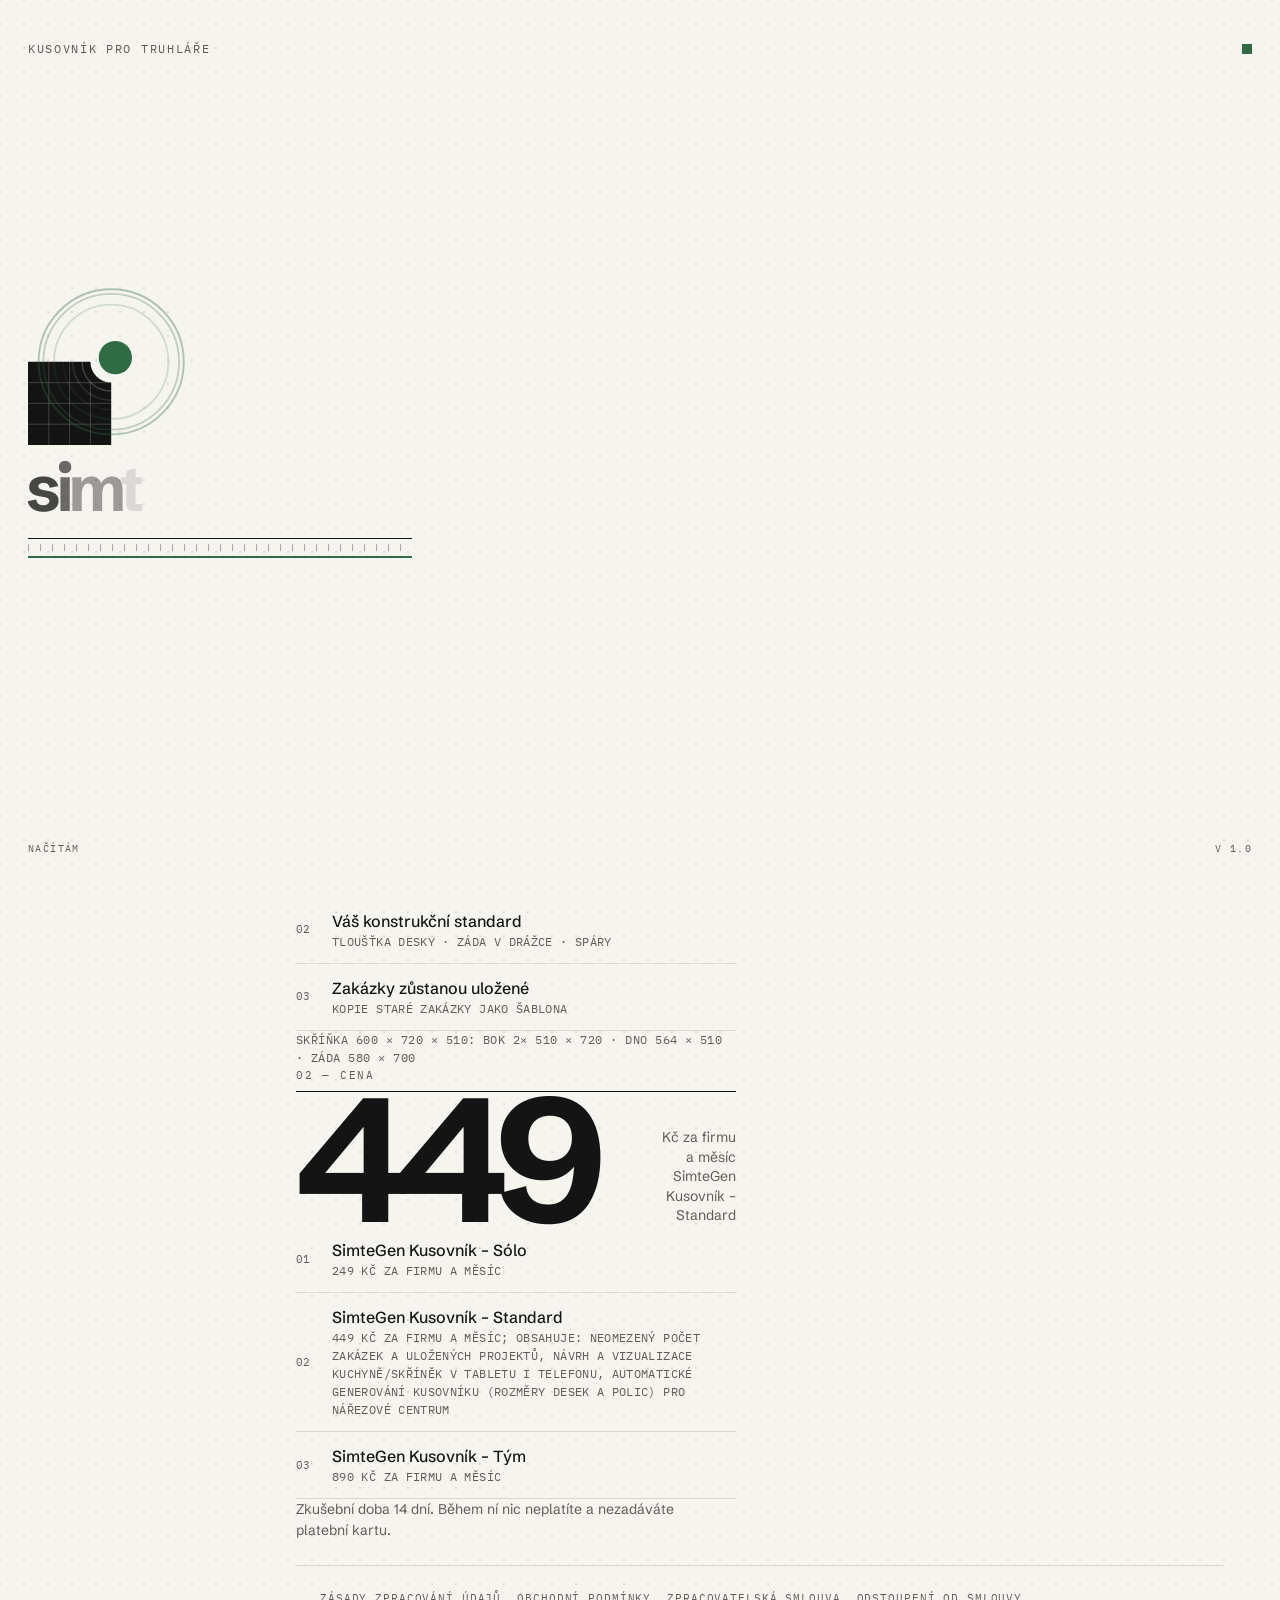
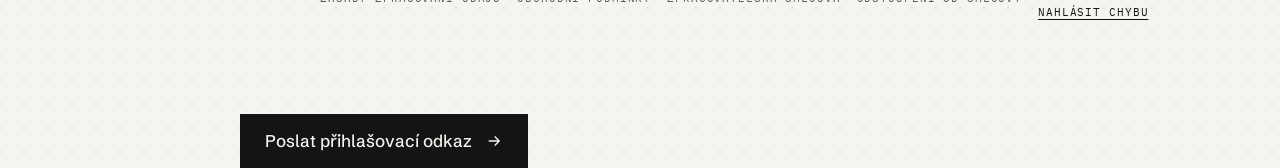
==== web/index.html @ bcfcd5b5 "build 11: prvni verze" ====
<!doctype html>
<html data-aplikace lang="cs">
<head>
  <meta charset="utf-8">
  <!-- interactive-widget=resizes-content: vysunutá klávesnice zmenší
       layoutový viewport, takže spodní panel i akční lišta zůstanou nad ní.
       Prohlížeče, které to neumí, dorovná visualViewport v sledujKlavesnici. -->
  <meta name="viewport" content="width=device-width, initial-scale=1, viewport-fit=cover, interactive-widget=resizes-content">
  <meta name="application-name" content="Kusovník pro truhláře">
  <meta name="simtegen-verze" content="1.0">
  <title>Kusovník pro truhláře</title>
  <link rel="stylesheet" href="styl.css">
  <link rel="stylesheet" href="produkt.css">
  <style>
    /* Jen rozložení obrazovek tohohle produktu. Barvy, písma, rozměry
       a komponenty jsou v návrhovém systému (styl.css) a barva produktu
       v produkt.css — tady se z nich jenom skládá. */

    /* ── Klávesnice pod spodním panelem ─────────────────────────────
       Panel je position: fixed, a ten se drží LAYOUTOVÉHO viewportu —
       ten se vysunutím klávesnice nezmenší, takže formulář zmizí pod ní.
       --klavesnice drží, kolik pixelů zespodu klávesnice ukousla, a
       počítá ji visualViewport (funkce sledujKlavesnici). */
    :root { --klavesnice: 0px; --viditelna-vyska: 100dvh; }
    .panel {
      bottom: var(--klavesnice);
      max-height: calc(var(--viditelna-vyska) - var(--mezera-6));
    }
    /* Hlavní akce panelu zůstane v dosahu palce i u dlouhého formuláře
       a i když je nad ní vysunutá klávesnice. */
    .panel-akce {
      position: sticky; bottom: 0; z-index: 1;
      display: flex; flex-direction: column; gap: var(--mezera-2);
      margin-top: var(--mezera-1);
      padding: var(--mezera-3) 0 var(--mezera-2);
      background: var(--barva-papir);
      border-top: 1px solid var(--barva-linka);
    }

    /* Odkaz vpravo v číslovaném nadpisu sekce je tlačítko (přepíná obrazovku,
       ne adresu) — vzhled i dotykový cíl musí odpovídat odkazu. */
    .sekce-titulek button {
      font: inherit; letter-spacing: inherit; text-transform: inherit;
      background: none; border: 0; padding: 0 0 0 var(--mezera-3);
      min-height: var(--dotyk); color: var(--barva-inkoust); font-weight: 500;
      cursor: pointer; white-space: nowrap;
    }

    /* Výkres stěny a půdorysu. Šířka vždy 100 %, výška podle poměru,
       takže se na 360 px nic nevysouvá vodorovně. */
    .vykres-plocha { width: 100%; height: auto; display: block; }
    .vykres-popis { font-family: var(--pismo-mono); font-size: var(--velikost-5);
      letter-spacing: 0.06em; text-transform: uppercase; color: var(--barva-tuzka); }

    /* Režim „Posouvat ve výkresu“: prst nad výkresem posouvá skříňky
       a okna, ne stránku. Platí jen v tomhle režimu, jinak se výkresem
       dá normálně rolovat. */
    .vykres-plocha.uprava { touch-action: none; user-select: none; -webkit-user-select: none; }
    .vykres-plocha.uprava [data-prvek] { cursor: grab; }
    .vykres-plocha.uprava [data-uchyt] { cursor: ew-resize; }
    .vykres-akce { display: flex; flex-wrap: wrap; gap: var(--mezera-2); margin-top: var(--mezera-3); }
    .vykres-akce .tlacitko { flex: 1 1 10rem; }

    /* Trojice rozměrů Š/V/H vedle sebe — palcem dosažitelná i na 360 px. */
    .trojice { display: grid; grid-template-columns: repeat(3, minmax(0, 1fr)); gap: var(--mezera-3); }
    .dvojice-poli { display: grid; grid-template-columns: repeat(2, minmax(0, 1fr)); gap: var(--mezera-3); }
    .trojice .pole input { font-size: var(--velikost-1); }

    /* Řádek seznamu, který je akce, a ne odkaz na adresu: návrhový systém
       počítá u .radek s <li> a <a>, takže tlačítku je potřeba srovnat
       výchozí vzhled prohlížeče (rám, pozadí, zarovnání). Barvy se dědí. */
    button.radek { width: 100%; background: none; border-left: 0; border-right: 0;
      border-top: 0; font: inherit; color: inherit; text-align: left; cursor: pointer; }
    button.radek:hover { background: var(--barva-list); }
    .seznam > li { display: flex; }

    /* Ikony v navigaci a prázdných stavech: inline SVG, barvu dědí z textu. */
    .ikona-svg { width: 22px; height: 22px; display: block; flex: none; }
    .prazdno .ikona-svg { width: 40px; height: 40px; }
    .radek > .ikona-svg { color: var(--barva-tuzka); }

    /* Kostry načítání mají tvar toho, co přijde. */
    .kostra-radek { height: 56px; margin-bottom: 1px; }
    .kostra-nadpis { height: var(--mezera-6); width: 60%; }
    .kostra-radka { height: var(--mezera-4); }
    .kostra-karta { height: 9rem; }
    .kostra-tabulka { height: 6rem; }

    /* Úvod: ukázka pod přihlášením. Bez ukázky (play.js nenašel /ukazka.json)
       zmizí tlačítko i jeho popisek. */
    .uvod-ukazka { display: flex; flex-direction: column; gap: var(--mezera-2);
      margin-top: var(--mezera-4); padding-top: var(--mezera-4);
      border-top: 1px solid var(--barva-linka); }
    html:not(.sg-ukazka) .uvod-ukazka { display: none; }

    /* Účet: bloky pravého sloupce pod sebou. */
    #ucet-mrizka .s7 > * + * { margin-top: var(--mezera-4); }
    #ucet-mrizka .s7 > :empty { display: none; }
    .varianty { border: 0; margin: 0; padding: 0; display: flex; flex-direction: column;
      gap: var(--mezera-2); }
    .varianty legend { padding: 0; margin-bottom: var(--mezera-2); }
  </style>
  <!-- aplikace: vykresli_aplikaci.py -->
  <link rel="manifest" href="/manifest.webmanifest">
</head>
<body>
  <script src="simtegen.js"></script>
  <div class="appka">
    <nav class="navigace" aria-label="Hlavní menu">
      <a class="znacka" href="/" aria-label="SimteGen">
        <span class="znacka-ctverec"></span><span class="znacka-slovo">simtegen</span></a>
      <button type="button" data-cil="zakazky" aria-current="page"><svg class="ikona-svg"
        viewBox="0 0 24 24" fill="none" stroke="currentColor" stroke-width="1.6"
        stroke-linecap="round" stroke-linejoin="round" aria-hidden="true"><rect x="3" y="4"
        width="18" height="16"/><path d="M3 12h18M12 4v16M10.2 8.6v1.6M10.2 14.4v1.6M13.8 8.6v1.6M13.8 14.4v1.6"/>
        </svg>Zakázky</button>
      <button type="button" data-cil="standard"><svg class="ikona-svg" viewBox="0 0 24 24"
        fill="none" stroke="currentColor" stroke-width="1.6" stroke-linecap="round"
        stroke-linejoin="round" aria-hidden="true"><rect x="2" y="8" width="20" height="8"/>
        <path d="M6.5 8v3.2M10 8v4.6M13.5 8v3.2M17 8v4.6"/></svg>Standard</button>
      <button type="button" data-cil="ucet"><svg class="ikona-svg" viewBox="0 0 24 24"
        fill="none" stroke="currentColor" stroke-width="1.6" stroke-linecap="round"
        stroke-linejoin="round" aria-hidden="true"><circle cx="12" cy="8" r="3.4"/>
        <path d="M4.8 20c0-3.7 3.2-5.8 7.2-5.8s7.2 2.1 7.2 5.8"/></svg>Účet</button>
      <span class="mezera"></span>
      <button type="button" class="nahlasit-chybu"><svg class="ikona-svg" viewBox="0 0 24 24"
        fill="none" stroke="currentColor" stroke-width="1.6" stroke-linecap="round"
        stroke-linejoin="round" aria-hidden="true"><path d="M12 4.5 2.8 19.5h18.4Z"/>
        <path d="M12 10v4M12 16.8v.4"/></svg>Nahlásit chybu</button>
      <span class="verze">V 1.0</span>
    </nav>

    <header class="hlavicka">
      <button type="button" class="tlacitko ikona skryte" id="zpet" aria-label="Zpět">
        <svg class="ikona-svg" viewBox="0 0 24 24" fill="none" stroke="currentColor"
          stroke-width="1.6" stroke-linecap="round" stroke-linejoin="round" aria-hidden="true">
          <path d="M14.5 5 7.5 12l7 7"/></svg></button>
      <h1 id="titulek">Kusovník pro truhláře</h1>
      <button type="button" class="nahlasit-chybu jen-telefon" aria-label="Nahlásit chybu">
        <svg class="ikona-svg" viewBox="0 0 24 24" fill="none" stroke="currentColor"
          stroke-width="1.6" stroke-linecap="round" stroke-linejoin="round" aria-hidden="true">
          <path d="M12 4.5 2.8 19.5h18.4Z"/><path d="M12 10v4M12 16.8v.4"/></svg></button>
    </header>

    <main class="obsah" id="obsah">
      <section class="obrazovka aktivni" id="o-nacitani" aria-live="polite">
        <p class="stitek">Načítám</p>
        <div class="kostra kostra-nadpis"></div>
        <div class="kostra kostra-radka"></div>
        <div class="kostra kostra-karta"></div>
      </section>

      <!-- Úvod a Účet mají kostru přímo v HTML: simtegen.js načte play.js jen
           tehdy, když při načtení stránky najde [data-ukazka],
           [data-predplatne-play] nebo [data-objednavka] — obrazovky se ale
           kreslí až po /api/ja. Skript proto plní jen vnitřní místa a tyhle
           prvky nikdy nepřepíše. -->
      <section class="obrazovka" id="o-uvod">
        <div class="dva-sloupce">
          <div id="uvod-levy"></div>
          <div class="karta vykres">
            <div id="uvod-prihlaseni"></div>
            <div class="uvod-ukazka">
              <button type="button" class="tlacitko" data-ukazka>Vyzkoušet ukázku</button>
              <p class="popisek">Bez registrace: vymyšlená kuchyň s kusovníkem, na 24 hodin.</p>
            </div>
          </div>
        </div>
        <div id="uvod-paticka"></div>
      </section>
      <section class="obrazovka" id="o-zakazky"></section>
      <section class="obrazovka" id="o-zakazka"></section>
      <section class="obrazovka" id="o-stena"></section>
      <section class="obrazovka" id="o-nahled"></section>
      <section class="obrazovka" id="o-kusovnik"></section>
      <section class="obrazovka" id="o-standard"></section>
      <section class="obrazovka" id="o-ucet">
        <div id="ucet-neprihlasen"></div>
        <div class="mrizka" id="ucet-mrizka">
          <div class="s5" id="ucet-stav"></div>
          <div class="s7">
            <div id="ucet-predplatne"></div>
            <div data-predplatne-play></div>
            <div class="karta" data-objednavka id="ucet-objednavka"></div>
            <div id="ucet-dalsi"></div>
          </div>
        </div>
      </section>
    </main>

    <div class="lista-dole skryte" id="lista-dole"></div>
  </div>

  <div id="panel-misto"></div>
  <div id="toast-misto" aria-live="polite"></div>

  <script type="module">
    // Modul, ne klasický skript: pravidla kolizí a svislého rozsahu skříněk
    // si aplikace bere ze stejného souboru jako server (web/kolize.js), aby
    // se varování na obrazovce nerozešla s varováními v uloženém kusovníku.
    import { TYPY_SKRINEK, celeCislo, svislyRozsah, zkontrolujStenu } from "./kolize.js";

    // Tohle je jen ZOBRAZENÍ ceny. Závazný ceník je na serveru (cenik.js) —
    // podle něj se počítá částka objednávky a číslo odtud slouží jen jako
    // kontrola, že zákazník viděl totéž. Doplní se tedy obojí najednou ze
    // SCHVÁLENÉ ceny, ve stejném kroku, ve kterém se do data-manifest.json
    // zapíše `cena_dph`. Dokud je null, aplikace nikde neslibuje číslo,
    // které neprošlo bránou majitele.
    // Schváleno majitelem (build 10). `mesic` je výchozí varianta Standard;
    // varianty a jejich texty se ukazují přesně tak, jak je majitel schválil
    // — nic se z nich nedopočítává (jen celková částka objednávky = měsíce ×
    // cena varianty, stejně jako na serveru v cenik.js).
    window.CENIK = { mesic: 449, mena: "Kč" };
    window.CENIK_VARIANTY = [
      { klic: "solo", nazev: "SimteGen Kusovník – Sólo", mesic: 249,
        popis: "249 Kč za firmu a měsíc" },
      { klic: "standard", nazev: "SimteGen Kusovník – Standard", mesic: 449,
        popis: "449 Kč za firmu a měsíc; obsahuje: neomezený počet zakázek a uložených "
          + "projektů, návrh a vizualizace kuchyně/skříněk v tabletu i telefonu, automatické "
          + "generování kusovníku (rozměry desek a polic) pro nářezové centrum" },
      { klic: "tym", nazev: "SimteGen Kusovník – Tým", mesic: 890,
        popis: "890 Kč za firmu a měsíc" },
    ];
    window.ZKUSEBNI_DOBA = "Zkušební doba 14 dní";
    const CENIK = window.CENIK;
    const VARIANTY = window.CENIK_VARIANTY;

    const KLIC_KONCEPTU = "rozpracovana-zakazka";

    const $ = (id) => document.getElementById(id);
    const esc = (text) => String(text ?? "").replace(/[&<>"']/g, (z) =>
      ({ "&": "&amp;", "<": "&lt;", ">": "&gt;", '"': "&quot;", "'": "&#39;" }[z]));
    const cislo = celeCislo;
    const datum = (unix) => new Date(unix * 1000).toLocaleDateString("cs-CZ");

    // Ikony kreslené jedním tahem na mřížce 24, tah 1,6 — z tématu dílny.
    const IKONY = {
      linka: '<rect x="3" y="4" width="18" height="16"/>'
        + '<path d="M3 12h18M12 4v16M10.2 8.6v1.6M10.2 14.4v1.6M13.8 8.6v1.6M13.8 14.4v1.6"/>',
      metr: '<rect x="2" y="9" width="20" height="7"/><circle cx="7" cy="12.5" r="1.9"/>'
        + '<path d="M12.5 9v2M15.5 9v2.8M18.5 9v2"/>',
      skrinka: '<rect x="4" y="3" width="16" height="18"/><path d="M12 3v18"/>'
        + '<path d="M10.2 11.2v1.6M13.8 11.2v1.6"/>',
      kusovnik: '<rect x="5" y="3" width="14" height="18"/>'
        + '<path d="M8.5 8h7M8.5 12h7M8.5 16h4"/>',
      oko: '<path d="M2.5 12S6 6.2 12 6.2 21.5 12 21.5 12 18 17.8 12 17.8 2.5 12 2.5 12Z"/>'
        + '<circle cx="12" cy="12" r="2.6"/>',
    };

    function ikona(nazev) {
      return `<svg class="ikona-svg" viewBox="0 0 24 24" fill="none" stroke="currentColor"
        stroke-width="1.6" stroke-linecap="round" stroke-linejoin="round"
        aria-hidden="true">${IKONY[nazev] || ""}</svg>`;
    }

    function sekce(cisloSekce, nazev, akce) {
      return `<div class="sekce-titulek"><span>${cisloSekce} — ${esc(nazev)}</span>${
        akce ? `<button type="button" data-sekce="${esc(akce.klic)}">${esc(akce.popisek)} →</button>` : ""
      }</div>`;
    }

    const VYCHOZI_ROZMERY = {
      spodni: { sirka_mm: 600, vyska_mm: 720, hloubka_mm: 510, pocet_polic: 1, pocet_dvirek: 1 },
      horni: { sirka_mm: 600, vyska_mm: 720, hloubka_mm: 320, pocet_polic: 1, pocet_dvirek: 1 },
      vysoka: { sirka_mm: 600, vyska_mm: 2000, hloubka_mm: 560, pocet_polic: 4, pocet_dvirek: 2 },
      rohova: { sirka_mm: 900, vyska_mm: 720, hloubka_mm: 510, pocet_polic: 1, pocet_dvirek: 1 },
    };

    const stav = {
      ja: null,
      zakazky: null,
      zakazkyChyba: false,
      vseZakazky: false,
      dokument: null,
      stenaIndex: 0,
      kusovnik: null,
      standard: null,
      ukazka: [],
      materialy: [],
      hlaseni: [],
      nahledRezim: "pohled",
      upravaVykresu: false,    // stěna: posouvání prstem ve výkresu
      posledniPosun: null,     // { stenaIndex, druh, i, puvodni } pro „Vrátit posun“
      ukladani: "cisto",   // cisto | ceka | chyba
    };

    // ── Komunikace s vlastním API ──────────────────────────────────────
    async function api(cesta, metoda, telo) {
      const odpoved = await fetch(cesta, {
        method: metoda || "GET",
        headers: telo ? { "Content-Type": "application/json" } : undefined,
        body: telo ? JSON.stringify(telo) : undefined,
      });
      const data = await odpoved.json().catch(() => ({}));
      if (odpoved.status === 402) {
        toast("Předplatné vypršelo — podrobnosti najdete u účtu.");
        jdi("ucet");
      }
      return { ok: odpoved.ok, status: odpoved.status, data };
    }

    function toast(text) {
      const misto = $("toast-misto");
      misto.innerHTML = "";
      const bublina = document.createElement("div");
      bublina.className = "toast";
      bublina.textContent = text;
      misto.appendChild(bublina);
      setTimeout(() => { if (bublina.parentNode) bublina.remove(); }, 3200);
    }

    // ── Router ─────────────────────────────────────────────────────────
    // Vlastní historie: aplikace běží bez adresního řádku, takže hardwarové
    // tlačítko zpět na Androidu musí mít co vracet. Každá obrazovka proto
    // přidá záznam do history a reaguje na popstate.
    const OBRAZOVKY = {
      uvod: { titulek: "Kusovník pro truhláře", vykresli: vykresliUvod },
      zakazky: { titulek: "Zakázky", vykresli: vykresliZakazky },
      zakazka: { titulek: "Zakázka", zpet: true, vykresli: vykresliZakazku },
      stena: { titulek: "Stěna", zpet: true, vykresli: vykresliStenu },
      nahled: { titulek: "Náhled", zpet: true, vykresli: vykresliNahled },
      kusovnik: { titulek: "Kusovník", zpet: true, vykresli: vykresliKusovnik },
      standard: { titulek: "Můj standard", vykresli: vykresliStandard },
      ucet: { titulek: "Účet", vykresli: vykresliUcet },
    };
    const KORENOVE = { zakazky: 1, standard: 1, ucet: 1 };

    let aktualni = { nazev: "uvod", parametry: {} };

    function jdi(nazev, parametry, nahradit) {
      const kam = { nazev, parametry: parametry || {} };
      const stavHistorie = { obrazovka: nazev, parametry: kam.parametry };
      if (nahradit) history.replaceState(stavHistorie, "", "#" + nazev);
      else history.pushState(stavHistorie, "", "#" + nazev);
      zobraz(kam);
    }

    function zobraz(kam) {
      aktualni = kam;
      const def = OBRAZOVKY[kam.nazev] || OBRAZOVKY.zakazky;
      document.querySelectorAll(".obrazovka").forEach((o) =>
        o.classList.toggle("aktivni", o.id === "o-" + kam.nazev));
      $("titulek").textContent = def.titulek;
      // .skryte, ne atribut hidden: komponenty návrhového systému mají
      // display v třídě, a ta by atribut přebila.
      $("zpet").classList.toggle("skryte", !def.zpet);
      document.querySelectorAll(".navigace [data-cil]").forEach((b) => {
        const aktivni = b.dataset.cil === kam.nazev;
        if (aktivni) b.setAttribute("aria-current", "page");
        else b.removeAttribute("aria-current");
      });
      nastavListu([]);
      window.scrollTo(0, 0);
      def.vykresli(kam.parametry);
    }

    // Vizuální kontrola (vizualni_kontrola.py) prochází obrazovky tímhle
    // jménem — bez něj by jen přepnula třídu a změřila prázdnou sekci.
    window.ukaz = (id) => {
      const nazev = String(id || "").replace(/^o-/, "");
      if (OBRAZOVKY[nazev]) jdi(nazev, {}, true);
    };

    window.addEventListener("popstate", (udalost) => {
      const s = udalost.state;
      if (s && s.obrazovka) zobraz({ nazev: s.obrazovka, parametry: s.parametry || {} });
      else zobraz({ nazev: stav.ja && stav.ja.prihlasen ? "zakazky" : "uvod", parametry: {} });
    });

    $("zpet").addEventListener("click", () => history.back());
    document.querySelectorAll(".navigace [data-cil]").forEach((b) =>
      b.addEventListener("click", () => jdi(b.dataset.cil)));

    function nastavListu(tlacitka) {
      const lista = $("lista-dole");
      lista.innerHTML = "";
      lista.classList.toggle("skryte", !tlacitka.length);
      for (const t of tlacitka) {
        const button = document.createElement("button");
        button.type = "button";
        button.className = "tlacitko" + (t.vedlejsi ? " vedlejsi" : "");
        button.textContent = t.popisek;
        // Háček pro snímky do obchodu (aplikace.snimky[].kliky) — chování nemění.
        if (t.klic) button.dataset.akce = t.klic;
        if (t.zakazane) button.disabled = true;
        button.addEventListener("click", t.akce);
        lista.appendChild(button);
      }
    }

    /** Položka seznamu, která je akce: <li> s tlačítkem ve tvaru řádku. */
    function radekTlacitko(obsahHtml, akce, data) {
      const li = document.createElement("li");
      const polozka = document.createElement("button");
      polozka.type = "button";
      polozka.className = "radek";
      polozka.innerHTML = obsahHtml;
      // data-* háčky pro snímky do obchodu (aplikace.snimky[].kliky).
      for (const [klic, hodnota] of Object.entries(data || {})) polozka.dataset[klic] = hodnota;
      polozka.addEventListener("click", akce);
      li.appendChild(polozka);
      return li;
    }

    function napojSekce(cil, akce) {
      cil.querySelectorAll("[data-sekce]").forEach((b) => {
        const fn = akce[b.dataset.sekce];
        if (fn) b.addEventListener("click", fn);
      });
    }

    /**
     * Obrazovka za přihlášením otevřená bez přihlášení. Menu je vidět vždy
     * (je to kostra aplikace), takže na ni jde klepnout i z úvodu — ať tam
     * místo prázdna nebo hlášky o chybě stojí, co s tím.
     */
    function nutnePrihlaseni(cil) {
      if (stav.ja && stav.ja.prihlasen) return false;
      cil.innerHTML = `<div class="prazdno">${ikona("linka")}
        <p>Nejste přihlášeni. Na úvodní obrazovce zadejte e-mail — pošleme vám
        jednorázový odkaz a vaše zakázky i standard se zase objeví.</p></div>`;
      const tlacitko = document.createElement("button");
      tlacitko.type = "button";
      tlacitko.className = "tlacitko";
      tlacitko.textContent = "Na úvodní obrazovku";
      tlacitko.addEventListener("click", () => jdi("uvod"));
      cil.querySelector(".prazdno").appendChild(tlacitko);
      nastavListu([]);
      return true;
    }

    // ── Klávesnice ─────────────────────────────────────────────────────
    // Spodní panel je position: fixed, a ten se drží layoutového viewportu.
    // Ten se vysunutím klávesnice NEZMENŠÍ, takže formulář zůstane pod ní.
    // visualViewport jako jediný ví, kolik místa klávesnice sebrala.
    function sledujKlavesnici() {
      const vv = window.visualViewport;
      if (!vv) return;
      const koren = document.documentElement;
      const prepocti = () => {
        const skryto = Math.max(0, Math.round(window.innerHeight - vv.height - vv.offsetTop));
        koren.style.setProperty("--klavesnice", `${skryto}px`);
        koren.style.setProperty("--viditelna-vyska", `${Math.round(vv.height)}px`);
      };
      vv.addEventListener("resize", prepocti);
      vv.addEventListener("scroll", prepocti);
      prepocti();
    }

    // ── Spodní panel ───────────────────────────────────────────────────
    function otevriPanel(titulek, obsahHtml, pripoj) {
      zavriPanel();
      const misto = $("panel-misto");
      const pozadi = document.createElement("div");
      pozadi.className = "panel-pozadi";
      pozadi.addEventListener("click", zavriPanel);
      const panel = document.createElement("div");
      panel.className = "panel";
      panel.setAttribute("role", "dialog");
      panel.setAttribute("aria-modal", "true");
      panel.setAttribute("aria-label", titulek);
      panel.innerHTML = `<p class="stitek">Úprava</p><h2>${esc(titulek)}</h2>${obsahHtml}`;
      misto.appendChild(pozadi);
      misto.appendChild(panel);
      if (pripoj) pripoj(panel);

      // Klávesnice se vysune až po fokusu, takže se na políčko musí
      // doscrollovat s odstupem — jinak by se rolovalo do místa, které
      // za okamžik zakryje.
      panel.addEventListener("focusin", (u) => {
        if (!u.target.scrollIntoView) return;
        setTimeout(() => u.target.scrollIntoView({ block: "center", behavior: "smooth" }), 280);
      });
      // Enter odešle: v textovém poli spustí hlavní akci panelu.
      panel.addEventListener("keydown", (u) => {
        if (u.key === "Escape") { zavriPanel(); return; }
        if (u.key !== "Enter" || u.target.tagName === "TEXTAREA") return;
        const hlavni = panel.querySelector(".panel-akce .tlacitko");
        if (!hlavni) return;
        u.preventDefault();
        hlavni.click();
      });

      const prvni = panel.querySelector("input, select, textarea, button");
      if (prvni) prvni.focus({ preventScroll: true });
    }

    function zavriPanel() {
      $("panel-misto").innerHTML = "";
    }

    // ── Rozepsaná zakázka v telefonu ───────────────────────────────────
    // U zákazníka bývá mizerný signál. Rozepsaná zakázka se proto drží
    // i v telefonu a po uložení na server se odsud maže.
    function ulozKoncept() {
      if (!stav.dokument) return;
      try {
        localStorage.setItem(KLIC_KONCEPTU, JSON.stringify({
          zakazka_id: stav.dokument.zakazka.id,
          dokument: stav.dokument,
          cas: Math.floor(Date.now() / 1000),
        }));
      } catch { /* plná nebo zakázaná paměť prohlížeče nesmí shodit měření */ }
    }

    function nactiKoncept(zakazkaId) {
      try {
        const text = localStorage.getItem(KLIC_KONCEPTU);
        if (!text) return null;
        const koncept = JSON.parse(text);
        return koncept && koncept.zakazka_id === zakazkaId ? koncept : null;
      } catch {
        return null;
      }
    }

    function zahodKoncept() {
      try { localStorage.removeItem(KLIC_KONCEPTU); } catch { /* nevadí */ }
    }

    // ── Ukládání zakázky ───────────────────────────────────────────────
    let casovacUlozeni = null;

    function zmeneno() {
      stav.ukladani = "ceka";
      ulozKoncept();
      if (casovacUlozeni) clearTimeout(casovacUlozeni);
      casovacUlozeni = setTimeout(ulozNaServer, 1200);
    }

    async function ulozNaServer() {
      if (!stav.dokument) return;
      if (casovacUlozeni) { clearTimeout(casovacUlozeni); casovacUlozeni = null; }
      const id = stav.dokument.zakazka.id;
      const { ok, data } = await api(`/api/zakazky/${id}`, "PUT", stav.dokument)
        .catch(() => ({ ok: false, data: {} }));
      if (!ok) {
        stav.ukladani = "chyba";
        prekresliStavUlozeni();
        return;
      }
      stav.dokument = data;
      stav.ukladani = "cisto";
      zahodKoncept();
      prekresliStavUlozeni();
    }

    function prekresliStavUlozeni() {
      document.querySelectorAll("[data-ulozeni]").forEach((prvek) => {
        if (stav.ukladani === "cisto") {
          prvek.className = "rozmer";
          prvek.textContent = "Uloženo";
        } else if (stav.ukladani === "ceka") {
          prvek.className = "rozmer";
          prvek.textContent = "Ukládám…";
        } else {
          prvek.className = "hlaska varovani";
          prvek.textContent = "Zatím neuloženo — měření máte v telefonu, "
            + "uložíme ho, jakmile bude signál.";
        }
      });
    }

    // ── Výkres: pohled na stěnu a půdorys ──────────────────────────────
    // Kreslí se jako na papír: podlaha, sokl, pracovní deska, dvířka se
    // spárou a úchytkou, police čárkovaně jako skrytá hrana a pod stěnou
    // kóta s celkovou délkou. Úchytky nesou barvu produktu — jediné místo
    // ve výkrese, kde se používá, a nese informaci „tohle je čelo“.
    // moznosti.uprava = režim posouvání: každá skříňka a otvor je skupina
    // [data-prvek], za kterou jde chytit, a vpravo má úchyt šířky.
    // moznosti.aktivni = { druh, i } právě taženého prvku — dostane kóty
    // od obou konců stěny, ať truhlář vidí čísla, aniž by je psal.
    function nakresliPohled(stena, standard, kolizni, moznosti) {
      const st = standard || {};
      const kolize = kolizni || new Set();
      const uprava = Boolean(moznosti && moznosti.uprava);
      const aktivni = (moznosti && moznosti.aktivni) || null;
      const D = Math.max(1, cislo(stena.delka_mm, 3600));
      const V = Math.max(1, cislo(stena.vyska_mm, 2600));
      // Tloušťky čar a písmo jsou zlomky výšky stěny, protože viewBox je
      // v milimetrech — jinak by čára na krátké stěně byla jako prkno.
      const tenka = Math.max(3, Math.round(V / 330));
      const stredni = Math.max(5, Math.round(V / 190));
      const silna = Math.max(8, Math.round(V / 115));
      const pismo = Math.round(V / 24);
      const kota = Math.round(V * 0.13);
      const okraj = Math.round(Math.max(D, V) * 0.05);
      const carka = `${Math.round(V / 55)} ${Math.round(V / 90)}`;
      const y = (mm) => V - mm;            // výška nad podlahou → osa SVG
      const c = [];

      // Úchyt šířky na pravé hraně: viditelná lišta a kolem ní širší
      // průhledná plocha, aby se dala chytit i palcem na telefonu.
      const uchyt = (x, s, horni, spodni) => {
        if (!uprava) return "";
        const vyska = spodni - horni;
        const sirkaLisy = Math.max(stredni * 2, Math.round(V / 45));
        const delkaLisy = Math.min(vyska * 0.5, V / 7);
        const zachyt = Math.max(sirkaLisy * 3, Math.round(D / 16));
        return `<rect data-uchyt="sirka" x="${x + s - zachyt / 2}" y="${horni}" width="${zachyt}"
            height="${vyska}" fill="transparent"/>
          <rect data-uchyt="sirka" x="${x + s - sirkaLisy / 2}" y="${horni + (vyska - delkaLisy) / 2}"
            width="${sirkaLisy}" height="${delkaLisy}" fill="var(--barva-papir)"
            stroke="var(--barva-inkoust)" stroke-width="${tenka}"/>`;
      };

      c.push(`<rect x="0" y="0" width="${D}" height="${V}"
        fill="var(--barva-list)" stroke="var(--barva-linka)" stroke-width="${tenka}"/>`);

      (stena.otvory || []).forEach((o, index) => {
        const x = cislo(o.odsazeni_mm, 0);
        const s = Math.max(1, cislo(o.sirka_mm, 0));
        const v = Math.max(1, cislo(o.vyska_mm, 0));
        const dole = o.typ === "dvere" ? 0 : Math.max(0, cislo(o.parapet_mm, 0));
        c.push(`<g data-prvek="otvor" data-i="${index}">`);
        c.push(`<rect x="${x}" y="${y(dole + v)}" width="${s}" height="${v}"
          fill="var(--barva-papir)" stroke="var(--barva-tuzka-2)" stroke-width="${stredni}"/>`);
        c.push(`<path d="M${x + s / 2} ${y(dole + v)}V${y(dole)}M${x} ${y(dole + v / 2)}H${x + s}"
          stroke="var(--barva-tuzka-2)" stroke-width="${tenka}"/>`);
        if (o.typ !== "dvere") {
          c.push(`<rect x="${x - s * 0.03}" y="${y(dole)}" width="${s * 1.06}"
            height="${Math.round(V / 70)}" fill="var(--barva-tuzka-2)"/>`);
        }
        c.push(uchyt(x, s, y(dole + v), y(dole)));
        c.push("</g>");
      });

      const skrinky = stena.skrinky || [];
      skrinky.forEach((sk, index) => {
        const x = cislo(sk.odsazeni_mm, 0);
        const s = Math.max(1, cislo(sk.sirka_mm, 0));
        const [y1, y2] = svislyRozsah(sk, st);
        const v = Math.max(1, y2 - y1);
        const problem = kolize.has(index);
        const barva = problem ? "var(--barva-chyba)" : "var(--barva-inkoust)";
        c.push(`<g data-prvek="skrinka" data-i="${index}">`);

        if (sk.typ !== "horni" && y1 > 0) {
          c.push(`<rect x="${x + s * 0.04}" y="${y(y1)}" width="${s * 0.92}" height="${y1}"
            fill="var(--barva-plocha-2)" stroke="var(--barva-linka)" stroke-width="${tenka}"/>`);
        }

        c.push(`<rect x="${x}" y="${y(y2)}" width="${s}" height="${v}"
          fill="${problem ? "var(--barva-chyba-pozadi)" : "var(--barva-list)"}"
          stroke="${barva}" stroke-width="${stredni}"/>`);

        const police = Math.max(0, cislo(sk.pocet_polic, 0));
        for (let i = 1; i <= police; i += 1) {
          const yy = y1 + (v * i) / (police + 1);
          c.push(`<line x1="${x + s * 0.1}" y1="${y(yy)}" x2="${x + s * 0.9}" y2="${y(yy)}"
            stroke="var(--barva-linka-2)" stroke-width="${tenka}" stroke-dasharray="${carka}"/>`);
        }

        // Pořadí čel je stejné jako v rozpadu: zásuvky nahoře, dvířka pod nimi.
        const zasuvek = Math.max(0, cislo(sk.pocet_zasuvek, 0));
        const dvirek = Math.max(0, cislo(sk.pocet_dvirek, 0));
        const madlo = Math.max(Math.round(V / 95), Math.round(v / 16));
        let hranice = y2;
        for (let i = 0; i < zasuvek; i += 1) {
          const vyskaCela = dvirek > 0
            ? Math.min(cislo(sk.zasuvka_vyska_mm, 140), v / (zasuvek + 1))
            : v / zasuvek;
          hranice -= vyskaCela;
          if (hranice < y1) break;
          if (i < zasuvek - 1 || dvirek > 0) {
            c.push(`<line x1="${x}" y1="${y(hranice)}" x2="${x + s}" y2="${y(hranice)}"
              stroke="${barva}" stroke-width="${tenka}"/>`);
          }
          c.push(`<rect x="${x + s * 0.3}" y="${y(hranice + vyskaCela / 2 + madlo / 2)}"
            width="${s * 0.4}" height="${madlo}" fill="var(--barva-produktu)"/>`);
        }
        if (dvirek > 0 && hranice > y1) {
          const sirkaDvirek = s / dvirek;
          const stredDvirek = y1 + (hranice - y1) / 2;
          const delkaMadla = Math.min((hranice - y1) * 0.35, 220);
          for (let i = 0; i < dvirek; i += 1) {
            const leve = x + sirkaDvirek * i;
            if (i > 0) {
              c.push(`<line x1="${leve}" y1="${y(hranice)}" x2="${leve}" y2="${y(y1)}"
                stroke="${barva}" stroke-width="${tenka}"/>`);
            }
            // Úchytka u otevírací hrany — u dvojice dvířek tedy uprostřed.
            const mx = dvirek > 1 && i === 0
              ? leve + sirkaDvirek * 0.88
              : leve + sirkaDvirek * 0.12;
            c.push(`<rect x="${mx - madlo / 2}" y="${y(stredDvirek + delkaMadla / 2)}"
              width="${madlo}" height="${delkaMadla}" fill="var(--barva-produktu)"/>`);
          }
        }

        if (s > D / 10) {
          c.push(`<text x="${x + s / 2}" y="${y(y1) - pismo * 0.5}" text-anchor="middle"
            font-size="${pismo}" fill="var(--barva-tuzka)">${s}</text>`);
        }
        c.push(uchyt(x, s, y(y2), y(y1)));
        c.push("</g>");
      });

      // Pracovní deska leží na spodní řadě — bez ní to není kuchyně.
      const spodniRada = skrinky.filter((sk) => sk.typ === "spodni");
      if (spodniRada.length) {
        const odX = Math.min(...spodniRada.map((sk) => cislo(sk.odsazeni_mm, 0)));
        const doX = Math.max(...spodniRada.map((sk) =>
          cislo(sk.odsazeni_mm, 0) + cislo(sk.sirka_mm, 0)));
        const vrch = Math.max(...spodniRada.map((sk) => svislyRozsah(sk, st)[1]));
        const tl = Math.round(V / 65);
        c.push(`<rect x="${odX - tl}" y="${y(vrch + tl)}" width="${doX - odX + 2 * tl}"
          height="${tl}" fill="var(--barva-tuzka)" pointer-events="none"/>`);
      }

      // Kóty taženého prvku: od levého kraje stěny a od pravého kraje,
      // u okna i parapet. Kreslí se jen během tahu.
      const tazeny = aktivni
        ? (aktivni.druh === "skrinka" ? skrinky : stena.otvory || [])[aktivni.i] : null;
      if (tazeny) {
        const x = cislo(tazeny.odsazeni_mm, 0);
        const s = Math.max(1, cislo(tazeny.sirka_mm, 0));
        const jeOtvor = aktivni.druh === "otvor";
        const dole = jeOtvor
          ? (tazeny.typ === "dvere" ? 0 : Math.max(0, cislo(tazeny.parapet_mm, 0)))
          : svislyRozsah(tazeny, st)[0];
        const nahore = jeOtvor ? dole + Math.max(1, cislo(tazeny.vyska_mm, 0))
          : svislyRozsah(tazeny, st)[1];
        const ky = y((dole + nahore) / 2);
        const zarazka = Math.round(kota * 0.25);
        const kotaH = (od, po) => {
          if (po - od < 1) return;
          c.push(`<path d="M${od} ${ky}H${po}M${od} ${ky - zarazka}V${ky + zarazka}M${po} ${ky - zarazka}V${ky + zarazka}"
            stroke="var(--barva-inkoust)" stroke-width="${tenka}" pointer-events="none"/>`);
          c.push(`<text x="${(od + po) / 2}" y="${ky - zarazka * 1.3}" text-anchor="middle"
            font-size="${pismo}" fill="var(--barva-inkoust)" pointer-events="none">${Math.round(po - od)}</text>`);
        };
        kotaH(0, x);
        kotaH(x + s, D);
        if (jeOtvor && dole > 0) {
          const kx = x + s / 2;
          c.push(`<path d="M${kx} ${y(dole)}V${V}" stroke="var(--barva-inkoust)"
            stroke-width="${tenka}" stroke-dasharray="${carka}" pointer-events="none"/>`);
          c.push(`<text x="${kx + pismo * 0.4}" y="${y(dole / 2)}" font-size="${pismo}"
            fill="var(--barva-inkoust)" pointer-events="none">${dole}</text>`);
        }
      }

      c.push(`<line x1="${-okraj}" y1="${V}" x2="${D + okraj}" y2="${V}"
        stroke="var(--barva-inkoust)" stroke-width="${silna}"/>`);
      const ky = V + kota;
      c.push(`<path d="M0 ${ky}H${D}M0 ${ky - kota * 0.28}V${ky + kota * 0.28}M${D} ${ky - kota * 0.28}V${ky + kota * 0.28}"
        stroke="var(--barva-tuzka)" stroke-width="${tenka}"/>`);
      c.push(`<text x="${D / 2}" y="${ky - kota * 0.42}" text-anchor="middle"
        font-size="${pismo}" fill="var(--barva-tuzka)">${D} mm</text>`);

      return `<svg class="vykres-plocha${uprava ? " uprava" : ""}"
        viewBox="${-okraj} ${-okraj} ${D + 2 * okraj} ${V + okraj + kota * 1.3}"
        role="img" aria-label="Pohled na stěnu ${esc(stena.nazev || "")}, ${D} krát ${V}
        milimetrů, ${skrinky.length} skříněk">${c.join("")}</svg>`;
    }

    function nakresliPudorys(steny) {
      // Stěny se skládají za sebou a po každé se zatáčí o 90° dovnitř —
      // tak vznikne tvar rovné, L i U kuchyně. Zdi jsou šrafované na 45°,
      // jak se kreslí řez ve výkrese; skříňky mají čelo silnější čarou.
      const idSrafy = `srafy-${Math.random().toString(36).slice(2, 8)}`;
      const tloustkaZdi = 120;
      let x = 0;
      let y = 0;
      let dx = 1;
      let dy = 0;
      const body = [];
      const zdi = [];
      const kusy = [];
      for (const stena of steny) {
        const D = Math.max(1, cislo(stena.delka_mm, 3600));
        const x2 = x + dx * D;
        const y2 = y + dy * D;
        const nx = -dy;   // normála dovnitř místnosti
        const ny = dx;

        const zed = [
          [x, y],
          [x2, y2],
          [x2 - nx * tloustkaZdi, y2 - ny * tloustkaZdi],
          [x - nx * tloustkaZdi, y - ny * tloustkaZdi],
        ];
        for (const bod of zed) body.push(bod);
        zdi.push(`<polygon points="${zed.map((b) => b.join(",")).join(" ")}"
          fill="url(#${idSrafy})" stroke="var(--barva-inkoust)" stroke-width="24"/>`);

        for (const sk of stena.skrinky || []) {
          const o = cislo(sk.odsazeni_mm, 0);
          const s = Math.max(1, cislo(sk.sirka_mm, 0));
          const h = Math.max(1, cislo(sk.hloubka_mm, 510));
          const ax = x + dx * o;
          const ay = y + dy * o;
          const rohy = [
            [ax, ay],
            [ax + dx * s, ay + dy * s],
            [ax + dx * s + nx * h, ay + dy * s + ny * h],
            [ax + nx * h, ay + ny * h],
          ];
          for (const bod of rohy) body.push(bod);
          kusy.push(`<polygon points="${rohy.map((b) => b.join(",")).join(" ")}"
            fill="var(--barva-list)" stroke="var(--barva-inkoust)" stroke-width="40"`
            + (sk.typ === "horni" ? ' stroke-dasharray="130 90"' : "") + "/>");
          if (sk.typ !== "horni") {
            kusy.push(`<line x1="${rohy[3][0]}" y1="${rohy[3][1]}"
              x2="${rohy[2][0]}" y2="${rohy[2][1]}" stroke="var(--barva-produktu)"
              stroke-width="90"/>`);
          }
        }
        x = x2;
        y = y2;
        dx = nx;
        dy = ny;
      }
      if (!body.length) return "";
      const xs = body.map((b) => b[0]);
      const ys = body.map((b) => b[1]);
      const minX = Math.min(...xs) - 300;
      const minY = Math.min(...ys) - 300;
      const sirka = Math.max(...xs) - minX + 600;
      const vyska = Math.max(...ys) - minY + 600;
      const defs = `<defs><pattern id="${idSrafy}" width="140" height="140"
        patternUnits="userSpaceOnUse" patternTransform="rotate(45)">
        <line x1="0" y1="0" x2="0" y2="140" stroke="var(--barva-tuzka-3)" stroke-width="24"/>
        </pattern></defs>`;
      return `<svg class="vykres-plocha" viewBox="${minX} ${minY} ${sirka} ${vyska}" role="img"
        aria-label="Půdorys místnosti">${defs}${zdi.join("")}${kusy.join("")}</svg>`;
    }

    // Pořadí položek odpovídá barvám, které jim styl.css dá: inkoust,
    // tužka, linka — tedy skříňka, okno, police.
    function legenda() {
      return `<ul class="legenda"><li>Skříňka</li><li>Okno a dveře</li>
        <li>Police (skrytá hrana)</li></ul>`;
    }

    // Kontrola stěny je JEDNA funkce sdílená se serverem (web/kolize.js);
    // tohle je jen zkratka, aby se nemusely pokaždé vypisovat skříňky.
    function kontrolaSteny(stena) {
      return zkontrolujStenu(stena, stena.skrinky || [], stav.standard);
    }

    // Ukázková stěna pro úvodní obrazovku. Kreslí ji TÝŽ kód jako zakázky,
    // takže návštěvník na první pohled vidí přesně to, co dostane.
    const UKAZKOVA_STENA = {
      nazev: "Ukázka", delka_mm: 3000, vyska_mm: 2500, roh_vlevo: 0, roh_vpravo: 0,
      otvory: [{ typ: "okno", odsazeni_mm: 1250, sirka_mm: 800, vyska_mm: 1100, parapet_mm: 950 }],
      skrinky: [
        { typ: "spodni", odsazeni_mm: 0, sirka_mm: 600, vyska_mm: 720, hloubka_mm: 510,
          pocet_polic: 1, pocet_dvirek: 1, pocet_zasuvek: 0 },
        { typ: "spodni", odsazeni_mm: 600, sirka_mm: 600, vyska_mm: 720, hloubka_mm: 510,
          pocet_polic: 0, pocet_dvirek: 0, pocet_zasuvek: 3 },
        { typ: "spodni", odsazeni_mm: 1200, sirka_mm: 900, vyska_mm: 720, hloubka_mm: 510,
          pocet_polic: 1, pocet_dvirek: 2, pocet_zasuvek: 0 },
        { typ: "spodni", odsazeni_mm: 2100, sirka_mm: 900, vyska_mm: 720, hloubka_mm: 510,
          pocet_polic: 1, pocet_dvirek: 2, pocet_zasuvek: 0 },
        { typ: "horni", odsazeni_mm: 0, sirka_mm: 600, vyska_mm: 720, hloubka_mm: 320,
          pocet_polic: 1, pocet_dvirek: 1, pocet_zasuvek: 0 },
        { typ: "horni", odsazeni_mm: 600, sirka_mm: 600, vyska_mm: 720, hloubka_mm: 320,
          pocet_polic: 1, pocet_dvirek: 1, pocet_zasuvek: 0 },
        { typ: "horni", odsazeni_mm: 2100, sirka_mm: 900, vyska_mm: 720, hloubka_mm: 320,
          pocet_polic: 1, pocet_dvirek: 2, pocet_zasuvek: 0 },
      ],
    };

    // ── Obrazovka: úvod a přihlášení ───────────────────────────────────
    const PATICKA = `
        <div class="paticka">
          <a href="zasady.html">Zásady zpracování údajů</a>
          <a href="podminky.html">Obchodní podmínky</a>
          <a href="zpracovatelska-smlouva.html">Zpracovatelská smlouva</a>
          <a href="odstoupeni-formular.html">Odstoupení od smlouvy</a>
          <button type="button" class="nahlasit-chybu">Nahlásit chybu</button>
        </div>`;

    /** Ceník přesně podle schválení — řádek na variantu, nic dopočítaného. */
    function cenikSeznam() {
      return `<ul class="seznam">${VARIANTY.map((v, i) => `
          <li class="radek"><span class="poradi">${String(i + 1).padStart(2, "0")}</span>
            <span class="hlavni"><strong>${esc(v.nazev)}</strong>
            <span>${esc(v.popis)}</span></span></li>`).join("")}</ul>
        <p class="popisek">${esc(window.ZKUSEBNI_DOBA)}. Během ní nic neplatíte
        a nezadáváte platební kartu.</p>`;
    }

    function vykresliUvod() {
      const standard = VARIANTY.find((v) => v.klic === "standard");
      $("uvod-levy").innerHTML = `
        <p class="stitek">Pro truhláře, kteří měří u zákazníka</p>
        <h2 class="titulek-velky">Kuchyň změříte na místě, kusovník máte hned</h2>
        <div class="karta vykres">
          ${nakresliPohled(UKAZKOVA_STENA, null, null)}
          ${legenda()}
        </div>
        ${sekce("01", "Co to dělá")}
        <ul class="seznam">
          <li class="radek"><span class="poradi">01</span><span class="hlavni">
            <strong>Kusovník místo přepisování</strong>
            <span>rozměry dílů i olepení hran</span></span></li>
          <li class="radek"><span class="poradi">02</span><span class="hlavni">
            <strong>Váš konstrukční standard</strong>
            <span>tloušťka desky · záda v drážce · spáry</span></span></li>
          <li class="radek"><span class="poradi">03</span><span class="hlavni">
            <strong>Zakázky zůstanou uložené</strong>
            <span>kopie staré zakázky jako šablona</span></span></li>
        </ul>
        <p class="rozmer">Skříňka 600 × 720 × 510: bok 2× 510 × 720 · dno 564 × 510 · záda 580 × 700</p>
        ${sekce("02", "Cena")}
        <div class="cislo-radek"><span class="cislo-obri">${standard.mesic}</span>
          <p>${esc(CENIK.mena)} za firmu a měsíc<br>${esc(standard.nazev)}</p></div>
        ${cenikSeznam()}`;
      $("uvod-prihlaseni").innerHTML = `
        ${sekce("03", "Vyzkoušet nebo se přihlásit")}
        <p class="popisek">Zadejte svůj e-mail — pošleme vám jednorázový přihlašovací
        odkaz. Žádné heslo nepotřebujete.</p>
        <div class="pole">
          <label for="email">E-mail</label>
          <input id="email" type="email" autocomplete="email" inputmode="email"
                 placeholder="vas@email.cz" enterkeyhint="send">
        </div>
        <div id="uvod-zprava" aria-live="polite"></div>`;
      $("uvod-paticka").innerHTML = PATICKA;
      $("email").addEventListener("keydown", (u) => { if (u.key === "Enter") posliOdkaz(); });
      nastavListu([{ popisek: "Poslat přihlašovací odkaz", akce: posliOdkaz }]);
      zapoctiNavstevu();
    }

    let navstevaZapocitana = false;
    function zapoctiNavstevu() {
      if (navstevaZapocitana) return;
      navstevaZapocitana = true;
      api("/api/navsteva", "POST", { stranka: "uvod" }).catch(() => {});
    }

    async function posliOdkaz() {
      const zprava = $("uvod-zprava");
      zprava.className = "hlaska";
      zprava.textContent = "Odesílám…";
      const { ok, data } = await api("/api/prihlaseni", "POST", { email: $("email").value })
        .catch(() => ({ ok: false, data: {} }));
      if (!ok) {
        zprava.className = "hlaska chyba";
        zprava.textContent = data.chyba
          || "Odkaz se nepodařilo odeslat — zkontrolujte e-mail a zkuste to znovu.";
        return;
      }
      if (data.odkaz) {
        zprava.className = "hlaska";
        zprava.innerHTML = `<a href="${esc(data.odkaz)}">Vývojový režim — přihlásit tímto odkazem</a>`;
        return;
      }
      zprava.className = "hlaska uspech";
      zprava.textContent = "Přihlašovací odkaz najdete v e-mailu.";
    }

    // ── Obrazovka: zakázky ─────────────────────────────────────────────
    async function vykresliZakazky() {
      const cil = $("o-zakazky");
      if (nutnePrihlaseni(cil)) return;
      nastavListu([{ popisek: "Nová zakázka", akce: panelNovaZakazka }]);
      if (stav.zakazky === null) {
        cil.innerHTML = `${sekce("01", "Zakázky")}<div class="seznam">
          <div class="kostra kostra-radek"></div><div class="kostra kostra-radek"></div>
          <div class="kostra kostra-radek"></div></div>`;
        const { ok, data } = await api("/api/zakazky").catch(() => ({ ok: false, data: {} }));
        stav.zakazkyChyba = !ok;
        stav.zakazky = ok ? (data.zakazky || []) : [];
        if (aktualni.nazev !== "zakazky") return;
      }

      if (stav.zakazkyChyba) {
        cil.innerHTML = `${sekce("01", "Zakázky")}
          <div class="hlaska chyba">Zakázky se nepodařilo načíst.</div>`;
        const znovu = document.createElement("button");
        znovu.type = "button";
        znovu.className = "tlacitko vedlejsi";
        znovu.textContent = "Zkusit znovu";
        znovu.addEventListener("click", () => { stav.zakazky = null; vykresliZakazky(); });
        cil.appendChild(znovu);
        return;
      }

      if (!stav.zakazky.length) {
        cil.innerHTML = `${sekce("01", "Zakázky")}
          <div class="prazdno">${ikona("metr")}
          <p>Zatím tu není žádná zakázka. Začněte změřením stěny u zákazníka —
          rozměry skříněk jsou předvyplněné.</p></div>`;
        const zacit = document.createElement("button");
        zacit.type = "button";
        zacit.className = "tlacitko";
        zacit.textContent = "Nová zakázka";
        zacit.addEventListener("click", panelNovaZakazka);
        cil.querySelector(".prazdno").appendChild(zacit);
        return;
      }

      const vse = stav.zakazky;
      const videt = stav.vseZakazky ? vse : vse.slice(0, 5);
      const dilu = vse.reduce((s, z) => s + (z.pocet_dilu || 0), 0);
      cil.innerHTML = `
        <div class="karta vykres">
          <p class="stitek">Zakázek v účtu</p>
          <div class="cislo-radek"><span class="cislo-obri">${vse.length}</span>
            <p>${dilu ? dilu + " dílů celkem<br>v posledních kusovnících" : "zatím bez kusovníku"}</p></div>
        </div>
        ${sekce("01", "Zakázky", vse.length > 5
          ? { klic: "vse", popisek: stav.vseZakazky ? "Jen poslední" : "Vše" } : null)}
        <ul class="seznam" id="seznam-zakazek"></ul>`;
      const seznam = $("seznam-zakazek");
      videt.forEach((z, i) => {
        seznam.appendChild(radekTlacitko(
          `<span class="poradi">${String(i + 1).padStart(2, "0")}</span>
           <span class="hlavni"><strong>${esc(z.nazev)}</strong>
           <span>${esc(z.oznaceni_zakaznika || "bez označení")} · ${datum(z.zmeneno)}</span></span>
           <span class="vpravo">${z.pocet_dilu ? z.pocet_dilu + " dílů" : "—"}</span>`,
          () => jdi("zakazka", { id: z.id }), { zakazka: z.id }));
      });
      napojSekce(cil, { vse: () => { stav.vseZakazky = !stav.vseZakazky; vykresliZakazky(); } });
    }

    function panelNovaZakazka() {
      otevriPanel("Nová zakázka", `
        <div class="pole">
          <label for="nz-nazev">Název zakázky</label>
          <input id="nz-nazev" type="text" placeholder="Kuchyň Novákovi" enterkeyhint="done">
          <span class="napoveda">Podle čeho ji poznáte v seznamu.</span>
        </div>
        <div class="pole">
          <label for="nz-zakaznik">Označení zákazníka (nepovinné)</label>
          <input id="nz-zakaznik" type="text" placeholder="Novák, Brno">
          <span class="napoveda">Pište jen to, co opravdu potřebujete — jsou to údaje
          vašeho zákazníka.</span>
        </div>
        <div id="nz-zprava" aria-live="polite"></div>
        <div class="panel-akce">
          <button type="button" class="tlacitko" id="nz-ulozit">Založit zakázku</button>
        </div>`,
        (panel) => {
          panel.querySelector("#nz-ulozit").addEventListener("click", async () => {
            const zprava = panel.querySelector("#nz-zprava");
            zprava.className = "hlaska";
            zprava.textContent = "Zakládám…";
            const { ok, data } = await api("/api/zakazky", "POST", {
              nazev: panel.querySelector("#nz-nazev").value,
              oznaceni_zakaznika: panel.querySelector("#nz-zakaznik").value,
            }).catch(() => ({ ok: false, data: {} }));
            if (!ok) {
              zprava.className = "hlaska chyba";
              zprava.textContent = data.chyba || "Zakázku se nepodařilo založit.";
              return;
            }
            zavriPanel();
            stav.zakazky = null;
            toast("Zakázka založena.");
            jdi("zakazka", { id: data.id });
          });
        });
    }

    // ── Obrazovka: zakázka ─────────────────────────────────────────────
    async function vykresliZakazku(parametry) {
      const cil = $("o-zakazka");
      if (nutnePrihlaseni(cil)) return;
      const id = Number(parametry.id);
      if (!stav.dokument || stav.dokument.zakazka.id !== id) {
        cil.innerHTML = `<div class="kostra kostra-karta"></div>
          <div class="kostra kostra-radek"></div><div class="kostra kostra-radek"></div>`;
        nastavListu([]);
        const { ok, data } = await api(`/api/zakazky/${id}`).catch(() => ({ ok: false, data: {} }));
        if (!ok) {
          cil.innerHTML = `<div class="hlaska chyba">${esc(data.chyba
            || "Zakázku se nepodařilo načíst.")}</div>`;
          nastavListu([{ popisek: "Zpět na zakázky", vedlejsi: true, akce: () => jdi("zakazky") }]);
          return;
        }
        stav.dokument = data;
        stav.kusovnik = null;
        stav.ukladani = "cisto";
        const koncept = nactiKoncept(id);
        if (koncept && koncept.cas > (data.zakazka.zmeneno || 0)) {
          stav.dokument = koncept.dokument;
          toast("Obnovili jsme neuložené měření z telefonu.");
          zmeneno();
        }
        if (aktualni.nazev !== "zakazka") return;
      }
      if (!stav.standard) await nactiStandard();

      const dokument = stav.dokument;
      $("titulek").textContent = dokument.zakazka.nazev;
      const skrinek = (dokument.steny || []).reduce((s, x) => s + (x.skrinky || []).length, 0);
      const posledni = dokument.posledni_kusovnik;
      const platny = posledni && posledni.vytvoreno >= (dokument.zakazka.zmeneno || 0);

      cil.innerHTML = `
        <div class="karta vykres">
          <p class="stitek">${platny ? "Dílů v kusovníku" : "Skříněk v zakázce"}</p>
          <div class="cislo-radek">
            <span class="cislo-obri">${platny ? posledni.pocet_dilu : skrinek}</span>
            <p>${esc(dokument.zakazka.oznaceni_zakaznika || "bez označení zákazníka")}<br>
            ${platny ? "odhad " + posledni.odhad_desek + " desek · " + datum(posledni.vytvoreno)
              : (dokument.steny || []).length + "× stěna"}</p>
          </div>
          ${posledni && !platny ? `<p class="hlaska varovani">Zakázka se od posledního
            kusovníku změnila — přepočítejte ho.</p>` : ""}
          <p data-ulozeni class="rozmer">Uloženo</p>
        </div>
        ${sekce("01", "Stěny", { klic: "stena", popisek: "Přidat" })}
        <div id="seznam-sten"></div>
        ${sekce("02", "Zakázka")}
        <ul class="seznam" id="akce-zakazky"></ul>`;

      const seznamSten = $("seznam-sten");
      if (!(dokument.steny || []).length) {
        seznamSten.innerHTML = `<div class="prazdno">${ikona("metr")}
          <p>Zakázka je prázdná — přidejte první stěnu.</p></div>`;
        const start = document.createElement("button");
        start.type = "button";
        start.className = "tlacitko vedlejsi";
        start.textContent = "Přidat stěnu";
        start.addEventListener("click", pridejStenu);
        seznamSten.querySelector(".prazdno").appendChild(start);
      } else {
        const seznam = document.createElement("ul");
        seznam.className = "seznam";
        dokument.steny.forEach((stena, index) => {
          const { hlasky } = kontrolaSteny(stena);
          seznam.appendChild(radekTlacitko(
            `<span class="poradi">${String(index + 1).padStart(2, "0")}</span>
             <span class="hlavni"><strong>${esc(stena.nazev)}</strong>
             <span>${stena.delka_mm} × ${stena.vyska_mm} mm ·
             ${(stena.skrinky || []).length}× skříňka</span></span>
             <span class="vpravo">${hlasky.length ? hlasky.length + " ⚠" : "›"}</span>`,
            () => jdi("stena", { index }), { stena: index }));
        });
        seznamSten.appendChild(seznam);
      }

      const akce = $("akce-zakazky");
      pridejAkci(akce, "Náhled a kontrola", "pohled, půdorys a varování", () => jdi("nahled"),
        { akce: "nahled" });
      pridejAkci(akce, "Kopírovat jako šablonu", "nová zakázka se stejnými stěnami", kopirujZakazku);
      pridejAkci(akce, "Upravit název a poznámku", "", panelUpravZakazku);
      pridejAkci(akce, "Smazat zakázku", "nevratné", smazZakazku);

      napojSekce(cil, { stena: pridejStenu });
      prekresliStavUlozeni();
      nastavListu([
        { popisek: "Vygenerovat kusovník", akce: vygenerujKusovnik, zakazane: skrinek === 0,
          klic: "kusovnik" },
      ]);
    }

    function pridejAkci(seznam, nazev, popis, akce, data) {
      seznam.appendChild(radekTlacitko(
        `<span class="hlavni"><strong>${esc(nazev)}</strong>${
          popis ? `<span>${esc(popis)}</span>` : ""}</span><span class="vpravo">›</span>`,
        akce, data));
    }

    function pridejStenu() {
      const poradi = (stav.dokument.steny || []).length;
      stav.dokument.steny.push({
        nazev: `Stěna ${String.fromCharCode(65 + poradi)}`,
        delka_mm: 3600, vyska_mm: 2600, roh_vlevo: 0, roh_vpravo: 0,
        otvory: [], skrinky: [],
      });
      zmeneno();
      jdi("stena", { index: poradi });
    }

    function panelUpravZakazku() {
      const z = stav.dokument.zakazka;
      otevriPanel("Zakázka", `
        <div class="pole"><label for="uz-nazev">Název</label>
          <input id="uz-nazev" type="text" value="${esc(z.nazev)}"></div>
        <div class="pole"><label for="uz-zakaznik">Označení zákazníka</label>
          <input id="uz-zakaznik" type="text" value="${esc(z.oznaceni_zakaznika || "")}"></div>
        <div class="pole"><label for="uz-poznamka">Poznámka</label>
          <textarea id="uz-poznamka" rows="3" maxlength="1000">${esc(z.poznamka || "")}</textarea></div>
        <div class="panel-akce">
          <button type="button" class="tlacitko" id="uz-ulozit">Uložit</button>
        </div>`,
        (panel) => {
          panel.querySelector("#uz-ulozit").addEventListener("click", () => {
            z.nazev = panel.querySelector("#uz-nazev").value.trim() || z.nazev;
            z.oznaceni_zakaznika = panel.querySelector("#uz-zakaznik").value.trim();
            z.poznamka = panel.querySelector("#uz-poznamka").value.trim();
            zavriPanel();
            zmeneno();
            stav.zakazky = null;
            vykresliZakazku({ id: z.id });
            toast("Uloženo.");
          });
        });
    }

    async function kopirujZakazku() {
      const id = stav.dokument.zakazka.id;
      toast("Kopíruji…");
      const { ok, data } = await api(`/api/zakazky/${id}/kopie`, "POST", {})
        .catch(() => ({ ok: false, data: {} }));
      if (!ok) { toast(data.chyba || "Kopii se nepodařilo vytvořit."); return; }
      stav.zakazky = null;
      stav.dokument = null;
      toast("Kopie je hotová.");
      jdi("zakazka", { id: data.id });
    }

    async function smazZakazku() {
      const z = stav.dokument.zakazka;
      if (!confirm(`Opravdu smazat zakázku „${z.nazev}“ včetně stěn a kusovníků? `
        + "Krok je nevratný.")) return;
      const { ok, data } = await api(`/api/zakazky/${z.id}`, "DELETE")
        .catch(() => ({ ok: false, data: {} }));
      if (!ok) { toast(data.chyba || "Smazání se nepovedlo."); return; }
      zahodKoncept();
      stav.dokument = null;
      stav.zakazky = null;
      toast("Zakázka smazána.");
      jdi("zakazky", {}, true);
    }

    // ── Obrazovka: stěna ───────────────────────────────────────────────
    function vykresliStenu(parametry) {
      const cil = $("o-stena");
      if (!stav.dokument) { jdi("zakazky", {}, true); return; }
      const index = cislo(parametry.index, stav.stenaIndex);
      const stena = (stav.dokument.steny || [])[index];
      if (!stena) { jdi("zakazka", { id: stav.dokument.zakazka.id }, true); return; }
      stav.stenaIndex = index;
      $("titulek").textContent = stena.nazev;

      const { kolizni, hlasky } = kontrolaSteny(stena);
      const uprava = stav.upravaVykresu;
      const lzeVratit = Boolean(stav.posledniPosun && stav.posledniPosun.stenaIndex === index);

      cil.innerHTML = `
        <div class="karta vykres">
          ${nakresliPohled(stena, stav.standard, kolizni, { uprava })}
          ${legenda()}
          ${uprava ? `<p class="rozmer" id="st-odecet" aria-live="polite">Táhněte skříňku nebo okno ·
            úchytem vpravo změníte šířku · klepnutím otevřete rozměry</p>` : ""}
          <div class="vykres-akce">
            <button type="button" class="tlacitko vedlejsi" id="st-uprava"
              aria-pressed="${uprava ? "true" : "false"}">${uprava ? "Hotovo" : "Posouvat ve výkresu"}</button>
            ${uprava && lzeVratit
              ? `<button type="button" class="tlacitko vedlejsi" id="st-vratit">Vrátit posun</button>` : ""}
          </div>
        </div>
        ${hlasky.length ? `<div class="hlaska varovani">${hlasky.map(esc).join("<br>")}</div>` : ""}
        ${sekce("01", "Rozměry stěny")}
        <div class="dvojice-poli">
          <div class="pole"><label for="st-delka">Délka (mm)</label>
            <input id="st-delka" type="number" inputmode="numeric" min="200" max="20000"
                   value="${cislo(stena.delka_mm, 3600)}"></div>
          <div class="pole"><label for="st-vyska">Výška (mm)</label>
            <input id="st-vyska" type="number" inputmode="numeric" min="500" max="5000"
                   value="${cislo(stena.vyska_mm, 2600)}"></div>
        </div>
        <div class="pole"><label for="st-nazev">Název stěny</label>
          <input id="st-nazev" type="text" value="${esc(stena.nazev)}"></div>
        <label class="volba"><input type="checkbox" id="st-roh-vlevo"
          ${stena.roh_vlevo ? "checked" : ""}> Roh vlevo (sousední stěna ubírá hloubku korpusu)</label>
        <label class="volba"><input type="checkbox" id="st-roh-vpravo"
          ${stena.roh_vpravo ? "checked" : ""}> Roh vpravo</label>
        ${sekce("02", "Okna a dveře", { klic: "otvor", popisek: "Přidat" })}
        <div id="seznam-otvoru"></div>
        ${sekce("03", "Skříňky")}
        <div id="seznam-skrinek"></div>
        <p data-ulozeni class="rozmer">Uloženo</p>
        <ul class="seznam" id="akce-steny"></ul>`;

      const napoj = (id, klic, jeCislo) => {
        const prvek = $(id);
        prvek.addEventListener("change", () => {
          stena[klic] = jeCislo ? cislo(prvek.value, stena[klic])
            : (prvek.type === "checkbox" ? (prvek.checked ? 1 : 0) : prvek.value.trim());
          zmeneno();
          vykresliStenu({ index });
        });
      };
      napoj("st-delka", "delka_mm", true);
      napoj("st-vyska", "vyska_mm", true);
      napoj("st-nazev", "nazev", false);
      napoj("st-roh-vlevo", "roh_vlevo", false);
      napoj("st-roh-vpravo", "roh_vpravo", false);

      const otvory = $("seznam-otvoru");
      if (!(stena.otvory || []).length) {
        otvory.innerHTML = `<p class="popisek">Žádné okno ani dveře. Přidejte je, ať vidíte,
          kam skříňka nesmí.</p>`;
      } else {
        const seznam = document.createElement("ul");
        seznam.className = "seznam";
        stena.otvory.forEach((o, i) => {
          seznam.appendChild(radekTlacitko(
            `<span class="hlavni">
             <strong>${o.typ === "dvere" ? "Dveře" : "Okno"} ${o.sirka_mm} × ${o.vyska_mm} mm</strong>
             <span>od ${o.odsazeni_mm} mm${o.typ === "dvere" ? "" : " · parapet " + o.parapet_mm + " mm"}</span>
             </span><span class="vpravo">›</span>`,
            () => panelOtvor(stena, i, index)));
        });
        otvory.appendChild(seznam);
      }

      const skrinky = $("seznam-skrinek");
      if (!(stena.skrinky || []).length) {
        skrinky.innerHTML = `<div class="prazdno">${ikona("skrinka")}
          <p>Zatím žádná skříňka. Přidejte první — rozměry jsou předvyplněné.</p></div>`;
      } else {
        const seznam = document.createElement("ul");
        seznam.className = "seznam";
        stena.skrinky.forEach((sk, i) => {
          seznam.appendChild(radekTlacitko(
            `<span class="poradi">${String(i + 1).padStart(2, "0")}</span>
             ${ikona("skrinka")}<span class="hlavni">
             <strong>${esc(TYPY_SKRINEK[sk.typ] || "Skříňka")}
               ${sk.sirka_mm} × ${sk.vyska_mm} × ${sk.hloubka_mm}</strong>
             <span>od ${cislo(sk.odsazeni_mm, 0)} mm · ${sk.pocet_polic}× police ·
               ${sk.pocet_dvirek}× dvířka${sk.pocet_zasuvek ? " · " + sk.pocet_zasuvek + "× zásuvka" : ""}</span>
             </span><span class="vpravo">${kolizni.has(i) ? "⚠" : "›"}</span>`,
            () => panelSkrinka(stena, i, index)));
        });
        skrinky.appendChild(seznam);
      }

      pridejAkci($("akce-steny"), "Náhled a kontrola", "", () => jdi("nahled"));
      pridejAkci($("akce-steny"), "Smazat stěnu", "i se skříňkami na ní", () => {
        if (!confirm(`Opravdu smazat ${stena.nazev} i se skříňkami?`)) return;
        stav.dokument.steny.splice(index, 1);
        zmeneno();
        toast("Stěna smazána.");
        jdi("zakazka", { id: stav.dokument.zakazka.id }, true);
      });

      $("st-uprava").addEventListener("click", () => {
        stav.upravaVykresu = !stav.upravaVykresu;
        vykresliStenu({ index });
      });
      const vratit = $("st-vratit");
      if (vratit) {
        vratit.addEventListener("click", () => {
          const p = stav.posledniPosun;
          stav.posledniPosun = null;
          // Dokument se po uložení na server vyměňuje — bere se ten aktuální.
          const ted = (stav.dokument.steny || [])[index] || stena;
          const pole = p.druh === "skrinka" ? ted.skrinky : ted.otvory;
          const prvek = pole && pole[p.i];
          // Vrací se jen tehdy, když má prvek pořád polohu z posunu; když ho
          // mezitím někdo upravil nebo smazal, vrátil by se jiný prvek.
          if (!prvek || ["odsazeni_mm", "sirka_mm", "parapet_mm"]
            .some((klic) => cislo(prvek[klic], 0) !== cislo(p.po[klic], 0))) {
            vykresliStenu({ index });
            toast("Posun už nejde vrátit — prvek se mezitím změnil.");
            return;
          }
          prvek.odsazeni_mm = p.puvodni.odsazeni_mm;
          prvek.sirka_mm = p.puvodni.sirka_mm;
          prvek.parapet_mm = p.puvodni.parapet_mm;
          zmeneno();
          vykresliStenu({ index });
          toast("Posun vrácen.");
        });
      }
      if (uprava) napojTah(cil.querySelector(".vykres-plocha"), stena, index);

      napojSekce(cil, { otvor: () => panelOtvor(stena, -1, index) });
      prekresliStavUlozeni();
      nastavListu([{ popisek: "Přidat skříňku", akce: () => panelSkrinka(stena, -1, index) }]);
    }

    // ── Posouvání ve výkresu ───────────────────────────────────────────
    // Tah prstem nebo myší mění TATÁŽ čísla jako formulář (odsazení, šířka,
    // parapet), takže kusovník i kontrola stěny o tahu nic vědět nemusí.
    // Krok je 10 mm; do 10 px od hrany sousední skříňky, otvoru nebo konce
    // stěny se prvek k hraně přichytí. Přesné číslo jde dál zapsat v panelu.
    const KROK_TAHU_MM = 10;
    const PRICHYCENI_PX = 10;
    const PRAH_TAHU_PX = 6;

    function napojTah(svg, vychoziStena, index) {
      if (!svg) return;
      // Po automatickém uložení se stav.dokument vymění za odpověď serveru,
      // proto se stěna bere znovu při každém chycení a výsledek tahu se na
      // konci zapisuje do právě platného dokumentu.
      const platnaStena = () =>
        (stav.dokument && (stav.dokument.steny || [])[index]) || vychoziStena;
      let stena = vychoziStena;
      const D = Math.max(1, cislo(stena.delka_mm, 3600));
      const V = Math.max(1, cislo(stena.vyska_mm, 2600));
      const odecet = $("st-odecet");
      let tah = null;

      const bodVMm = (udalost) => {
        const matice = svg.getScreenCTM();
        if (!matice) return { x: 0, y: 0 };
        const bod = svg.createSVGPoint();
        bod.x = udalost.clientX;
        bod.y = udalost.clientY;
        const p = bod.matrixTransform(matice.inverse());
        return { x: p.x, y: p.y };
      };
      const mmNaPx = () => {
        const matice = svg.getScreenCTM();
        return matice && matice.a ? 1 / matice.a : 1;
      };
      const naKrok = (mm) => Math.round(mm / KROK_TAHU_MM) * KROK_TAHU_MM;
      const omez = (hodnota, min, max) => Math.min(Math.max(hodnota, min), Math.max(min, max));

      // Hrany, ke kterým se přichytává: konce stěny a hrany ostatních prvků.
      const hrany = (druh, i) => {
        const vysledek = [0, D];
        (stena.skrinky || []).forEach((sk, j) => {
          if (druh === "skrinka" && j === i) return;
          const x = cislo(sk.odsazeni_mm, 0);
          vysledek.push(x, x + cislo(sk.sirka_mm, 0));
        });
        (stena.otvory || []).forEach((o, j) => {
          if (druh === "otvor" && j === i) return;
          const x = cislo(o.odsazeni_mm, 0);
          vysledek.push(x, x + cislo(o.sirka_mm, 0));
        });
        return vysledek;
      };
      const nejblizsi = (hodnota, kandidati, mez) => {
        let nalez = null;
        for (const k of kandidati) {
          const vzdalenost = Math.abs(k - hodnota);
          if (vzdalenost <= mez && (nalez === null || vzdalenost < Math.abs(nalez - hodnota))) nalez = k;
        }
        return nalez;
      };

      const popisPrvku = (t) => {
        const p = t.prvek;
        const nazev = t.druh === "skrinka"
          ? `Skříňka ${String(t.i + 1).padStart(2, "0")}`
          : (p.typ === "dvere" ? "Dveře" : "Okno");
        const casti = [nazev, `od ${p.odsazeni_mm} mm`, `šířka ${p.sirka_mm} mm`];
        if (t.druh === "otvor" && p.typ !== "dvere") casti.push(`parapet ${p.parapet_mm} mm`);
        return casti.join(" · ");
      };

      const prekresli = () => {
        const { kolizni } = kontrolaSteny(stena);
        const docasny = document.createElement("div");
        docasny.innerHTML = nakresliPohled(stena, stav.standard, kolizni, {
          uprava: true, aktivni: tah && tah.pohnuto ? { druh: tah.druh, i: tah.i } : null,
        });
        svg.replaceChildren(...docasny.firstElementChild.childNodes);
        if (odecet && tah) odecet.textContent = popisPrvku(tah);
      };

      svg.addEventListener("pointerdown", (udalost) => {
        if (tah || (udalost.pointerType === "mouse" && udalost.button !== 0)) return;
        const skupina = udalost.target.closest("[data-prvek]");
        if (!skupina) return;
        stena = platnaStena();
        const druh = skupina.dataset.prvek;
        const i = Number(skupina.dataset.i);
        const pole = druh === "skrinka" ? stena.skrinky : stena.otvory;
        if (!pole || !pole[i]) return;
        tah = {
          druh, i, prvek: pole[i], puvodni: { ...pole[i] },
          sirka: Boolean(udalost.target.closest("[data-uchyt]")),
          start: bodVMm(udalost), pohnuto: false, id: udalost.pointerId,
        };
        svg.setPointerCapture(udalost.pointerId);
        udalost.preventDefault();
      });

      svg.addEventListener("pointermove", (udalost) => {
        if (!tah || udalost.pointerId !== tah.id) return;
        const bod = bodVMm(udalost);
        const dx = bod.x - tah.start.x;
        const dy = bod.y - tah.start.y;
        const naPx = mmNaPx();
        if (!tah.pohnuto && Math.hypot(dx, dy) < PRAH_TAHU_PX * naPx) return;
        tah.pohnuto = true;
        const p = tah.prvek;
        const puv = tah.puvodni;
        const mez = PRICHYCENI_PX * naPx;
        const kandidati = hrany(tah.druh, tah.i);
        const x0 = cislo(puv.odsazeni_mm, 0);

        if (tah.sirka) {
          const [min, max] = tah.druh === "skrinka" ? [100, 1400] : [200, D];
          let pravy = x0 + cislo(puv.sirka_mm, 0) + dx;
          const prichyceno = nejblizsi(pravy, kandidati, mez);
          pravy = prichyceno !== null ? prichyceno : naKrok(pravy);
          p.sirka_mm = omez(Math.round(pravy - x0), min, Math.min(max, D - x0));
        } else {
          const s = cislo(p.sirka_mm, 0);
          let levy = x0 + dx;
          const kLevemu = nejblizsi(levy, kandidati, mez);
          const kPravemu = nejblizsi(levy + s, kandidati, mez);
          if (kLevemu !== null && (kPravemu === null
              || Math.abs(kLevemu - levy) <= Math.abs(kPravemu - levy - s))) levy = kLevemu;
          else if (kPravemu !== null) levy = kPravemu - s;
          else levy = naKrok(levy);
          p.odsazeni_mm = omez(Math.round(levy), 0, D - s);
          // Okno jde posunout i nahoru a dolů (parapet); skříňky ne — jejich
          // výšku nad podlahou dává konstrukční standard, ne tah.
          if (tah.druh === "otvor" && p.typ !== "dvere") {
            const parapet = naKrok(cislo(puv.parapet_mm, 0) - dy);
            p.parapet_mm = omez(parapet, 0, V - cislo(p.vyska_mm, 0));
          }
        }
        prekresli();
      });

      const konec = (udalost, zrusit) => {
        if (!tah || udalost.pointerId !== tah.id) return;
        const t = tah;
        tah = null;
        if (svg.hasPointerCapture(udalost.pointerId)) svg.releasePointerCapture(udalost.pointerId);
        if (!t.pohnuto) {
          if (zrusit) return;
          // Klepnutí bez posunu otevře rozměry jako v seznamu pod výkresem.
          if (t.druh === "skrinka") panelSkrinka(stena, t.i, index);
          else panelOtvor(stena, t.i, index);
          return;
        }
        if (zrusit) {
          Object.assign(t.prvek, t.puvodni);
          vykresliStenu({ index });
          return;
        }
        const po = {
          odsazeni_mm: t.prvek.odsazeni_mm, sirka_mm: t.prvek.sirka_mm, parapet_mm: t.prvek.parapet_mm,
        };
        // Uložení mohlo doběhnout během tahu a dokument vyměnit: výsledek
        // se proto propíše i do prvku v právě platném dokumentu.
        const ted = platnaStena();
        const pole = t.druh === "skrinka" ? ted.skrinky : ted.otvory;
        if (pole && pole[t.i] && pole[t.i] !== t.prvek) Object.assign(pole[t.i], po);
        stav.posledniPosun = { stenaIndex: index, druh: t.druh, i: t.i, puvodni: t.puvodni, po };
        zmeneno();
        vykresliStenu({ index });
      };
      svg.addEventListener("pointerup", (udalost) => konec(udalost, false));
      svg.addEventListener("pointercancel", (udalost) => konec(udalost, true));
    }

    function panelOtvor(stena, poradi, stenaIndex) {
      const novy = poradi < 0;
      const o = novy
        ? { typ: "okno", odsazeni_mm: 1200, sirka_mm: 1200, vyska_mm: 1400, parapet_mm: 900 }
        : { ...stena.otvory[poradi] };
      otevriPanel(novy ? "Nové okno nebo dveře" : "Okno nebo dveře", `
        <div class="pole"><label for="ot-typ">Typ</label>
          <select id="ot-typ">
            <option value="okno"${o.typ === "okno" ? " selected" : ""}>Okno</option>
            <option value="dvere"${o.typ === "dvere" ? " selected" : ""}>Dveře</option>
          </select></div>
        <div class="trojice">
          <div class="pole"><label for="ot-odsazeni">Od kraje</label>
            <input id="ot-odsazeni" type="number" inputmode="numeric" value="${o.odsazeni_mm}"></div>
          <div class="pole"><label for="ot-sirka">Šířka</label>
            <input id="ot-sirka" type="number" inputmode="numeric" value="${o.sirka_mm}"></div>
          <div class="pole"><label for="ot-vyska">Výška</label>
            <input id="ot-vyska" type="number" inputmode="numeric" value="${o.vyska_mm}"></div>
        </div>
        <div class="pole"><label for="ot-parapet">Parapet nad podlahou (mm)</label>
          <input id="ot-parapet" type="number" inputmode="numeric" value="${o.parapet_mm}">
          <span class="napoveda">U dveří se parapet nepoužije.</span></div>
        <div class="panel-akce">
          <button type="button" class="tlacitko" id="ot-ulozit">Uložit</button>
          ${novy ? "" : `<button type="button" class="tlacitko varovne" id="ot-smazat">Smazat</button>`}
        </div>`,
        (panel) => {
          panel.querySelector("#ot-ulozit").addEventListener("click", () => {
            const novyOtvor = {
              typ: panel.querySelector("#ot-typ").value,
              odsazeni_mm: cislo(panel.querySelector("#ot-odsazeni").value, 0),
              sirka_mm: cislo(panel.querySelector("#ot-sirka").value, 1000),
              vyska_mm: cislo(panel.querySelector("#ot-vyska").value, 1400),
              parapet_mm: cislo(panel.querySelector("#ot-parapet").value, 900),
            };
            if (novy) stena.otvory.push(novyOtvor);
            else stena.otvory[poradi] = novyOtvor;
            zavriPanel();
            zmeneno();
            vykresliStenu({ index: stenaIndex });
            toast("Uloženo.");
          });
          const smazat = panel.querySelector("#ot-smazat");
          if (smazat) {
            smazat.addEventListener("click", () => {
              stena.otvory.splice(poradi, 1);
              zavriPanel();
              zmeneno();
              vykresliStenu({ index: stenaIndex });
              toast("Smazáno.");
            });
          }
        });
    }

    function panelSkrinka(stena, poradi, stenaIndex) {
      const novy = poradi < 0;
      const predchozi = (stena.skrinky || [])[(stena.skrinky || []).length - 1];
      const sk = novy
        ? {
            typ: "spodni",
            odsazeni_mm: predchozi
              ? cislo(predchozi.odsazeni_mm, 0) + cislo(predchozi.sirka_mm, 600) : 0,
            ...VYCHOZI_ROZMERY.spodni,
            pocet_zasuvek: 0, zasuvka_vyska_mm: 140, zada_typ_prepis: "",
            material_id: null, poznamka: "",
          }
        : { ...stena.skrinky[poradi] };

      const volbyMaterialu = [`<option value="">Výchozí (LTD ${
        stav.standard ? stav.standard.tloustka_mm : 18} mm)</option>`]
        .concat(stav.materialy.map((m) =>
          `<option value="${m.id}"${Number(sk.material_id) === m.id ? " selected" : ""}>`
          + `${esc(m.nazev)}</option>`)).join("");

      otevriPanel(novy ? "Nová skříňka" : "Skříňka", `
        <div class="trojice">
          <div class="pole"><label for="sk-sirka">Šířka</label>
            <input id="sk-sirka" type="number" inputmode="numeric" min="100" max="1400"
                   value="${cislo(sk.sirka_mm, 600)}"></div>
          <div class="pole"><label for="sk-vyska">Výška</label>
            <input id="sk-vyska" type="number" inputmode="numeric" min="100" max="2600"
                   value="${cislo(sk.vyska_mm, 720)}"></div>
          <div class="pole"><label for="sk-hloubka">Hloubka</label>
            <input id="sk-hloubka" type="number" inputmode="numeric" min="100" max="900"
                   value="${cislo(sk.hloubka_mm, 510)}"></div>
        </div>
        <p class="popisek">Rozměry korpusu v mm, hloubka bez dvířek.</p>
        <div class="pole"><label for="sk-typ">Typ</label>
          <select id="sk-typ">${Object.keys(TYPY_SKRINEK).map((t) =>
            `<option value="${t}"${sk.typ === t ? " selected" : ""}>${TYPY_SKRINEK[t]}</option>`).join("")}
          </select></div>
        <div class="pole"><label for="sk-odsazeni">Odsazení od levého kraje stěny (mm)</label>
          <input id="sk-odsazeni" type="number" inputmode="numeric" value="${cislo(sk.odsazeni_mm, 0)}"></div>
        <div class="trojice">
          <div class="pole"><label for="sk-police">Police</label>
            <input id="sk-police" type="number" inputmode="numeric" min="0" max="12"
                   value="${cislo(sk.pocet_polic, 0)}"></div>
          <div class="pole"><label for="sk-dvirka">Dvířka</label>
            <input id="sk-dvirka" type="number" inputmode="numeric" min="0" max="4"
                   value="${cislo(sk.pocet_dvirek, 0)}"></div>
          <div class="pole"><label for="sk-zasuvky">Zásuvky</label>
            <input id="sk-zasuvky" type="number" inputmode="numeric" min="0" max="8"
                   value="${cislo(sk.pocet_zasuvek, 0)}"></div>
        </div>
        <div class="pole"><label for="sk-celo">Výška čela zásuvky (mm)</label>
          <input id="sk-celo" type="number" inputmode="numeric" min="50" max="600"
                 value="${cislo(sk.zasuvka_vyska_mm, 140)}">
          <span class="napoveda">Použije se, když má skříňka zásuvky i dvířka —
          zásuvky sedí nahoře, dvířka doberou zbytek.</span></div>
        <div class="pole"><label for="sk-material">Materiál</label>
          <select id="sk-material">${volbyMaterialu}</select></div>
        <div class="pole"><label for="sk-zada">Záda</label>
          <select id="sk-zada">
            <option value=""${!sk.zada_typ_prepis ? " selected" : ""}>Podle standardu</option>
            <option value="drazka"${sk.zada_typ_prepis === "drazka" ? " selected" : ""}>Do drážky</option>
            <option value="nasazena"${sk.zada_typ_prepis === "nasazena" ? " selected" : ""}>Nasazená</option>
          </select></div>
        <div id="sk-chyba" aria-live="polite"></div>
        <div class="panel-akce">
          <button type="button" class="tlacitko" id="sk-ulozit">Uložit skříňku</button>
          ${novy ? "" : `<button type="button" class="tlacitko varovne" id="sk-smazat">Smazat skříňku</button>`}
        </div>`,
        (panel) => {
          panel.querySelector("#sk-typ").addEventListener("change", (u) => {
            const vychozi = VYCHOZI_ROZMERY[u.target.value];
            if (!vychozi) return;
            panel.querySelector("#sk-sirka").value = vychozi.sirka_mm;
            panel.querySelector("#sk-vyska").value = vychozi.vyska_mm;
            panel.querySelector("#sk-hloubka").value = vychozi.hloubka_mm;
            panel.querySelector("#sk-police").value = vychozi.pocet_polic;
            panel.querySelector("#sk-dvirka").value = vychozi.pocet_dvirek;
          });

          panel.querySelector("#sk-ulozit").addEventListener("click", () => {
            const chyba = panel.querySelector("#sk-chyba");
            const sirka = cislo(panel.querySelector("#sk-sirka").value, 0);
            const vyska = cislo(panel.querySelector("#sk-vyska").value, 0);
            const hloubka = cislo(panel.querySelector("#sk-hloubka").value, 0);
            const meze = [
              [sirka, 100, 1400, "Šířka", "sk-sirka"],
              [vyska, 100, 2600, "Výška", "sk-vyska"],
              [hloubka, 100, 900, "Hloubka", "sk-hloubka"],
            ];
            panel.querySelectorAll(".pole").forEach((p) => p.classList.remove("chybne"));
            for (const [hodnota, min, max, nazev, idPole] of meze) {
              if (hodnota < min || hodnota > max) {
                chyba.className = "hlaska chyba";
                chyba.textContent = `${nazev} musí být ${min}–${max} mm.`;
                panel.querySelector("#" + idPole).closest(".pole").classList.add("chybne");
                return;
              }
            }
            const nova = {
              typ: panel.querySelector("#sk-typ").value,
              odsazeni_mm: Math.max(0, cislo(panel.querySelector("#sk-odsazeni").value, 0)),
              sirka_mm: sirka, vyska_mm: vyska, hloubka_mm: hloubka,
              pocet_polic: Math.max(0, cislo(panel.querySelector("#sk-police").value, 0)),
              pocet_dvirek: Math.max(0, cislo(panel.querySelector("#sk-dvirka").value, 0)),
              pocet_zasuvek: Math.max(0, cislo(panel.querySelector("#sk-zasuvky").value, 0)),
              zasuvka_vyska_mm: cislo(panel.querySelector("#sk-celo").value, 140),
              zada_typ_prepis: panel.querySelector("#sk-zada").value,
              material_id: panel.querySelector("#sk-material").value
                ? Number(panel.querySelector("#sk-material").value) : null,
              poznamka: sk.poznamka || "",
            };
            if (novy) stena.skrinky.push(nova);
            else stena.skrinky[poradi] = nova;
            zavriPanel();
            zmeneno();
            vykresliStenu({ index: stenaIndex });
            toast("Skříňka uložena.");
          });

          const smazat = panel.querySelector("#sk-smazat");
          if (smazat) {
            smazat.addEventListener("click", () => {
              stena.skrinky.splice(poradi, 1);
              zavriPanel();
              zmeneno();
              vykresliStenu({ index: stenaIndex });
              toast("Skříňka smazána.");
            });
          }
        });
    }

    // ── Obrazovka: náhled ──────────────────────────────────────────────
    function vykresliNahled() {
      const cil = $("o-nahled");
      if (!stav.dokument) { jdi("zakazky", {}, true); return; }
      const steny = stav.dokument.steny || [];
      if (!steny.length) {
        cil.innerHTML = `<div class="prazdno">${ikona("oko")}
          <p>Přidejte stěnu, ať je co ukázat.</p></div>`;
        nastavListu([{ popisek: "Zpět na zakázku", vedlejsi: true,
          akce: () => jdi("zakazka", { id: stav.dokument.zakazka.id }, true) }]);
        return;
      }

      const vsechnyHlasky = [];
      let kresba = "";
      const pudorys = stav.nahledRezim === "pudorys";
      if (pudorys) {
        kresba = `<div class="karta vykres">${nakresliPudorys(steny)}
          <p class="vykres-popis">Šrafovaně zeď · čárkovaně horní řada · silnou čarou čelo</p></div>`;
        for (const stena of steny) {
          for (const h of kontrolaSteny(stena).hlasky) vsechnyHlasky.push(h);
        }
      } else {
        const kusy = [];
        for (const stena of steny) {
          const { kolizni, hlasky } = kontrolaSteny(stena);
          for (const h of hlasky) vsechnyHlasky.push(h);
          kusy.push(`<div class="karta vykres"><p class="stitek">${esc(stena.nazev)}</p>
            ${nakresliPohled(stena, stav.standard, kolizni)}</div>`);
        }
        kresba = kusy.join("");
      }

      cil.innerHTML = `
        ${sekce("01", pudorys ? "Půdorys" : "Pohled na stěny",
          { klic: "prepni", popisek: pudorys ? "Pohled" : "Půdorys" })}
        ${kresba}
        ${legenda()}
        ${sekce("02", "Kontrola")}
        ${vsechnyHlasky.length
          ? `<div class="hlaska varovani">${vsechnyHlasky.map(esc).join("<br>")}</div>`
          : `<div class="hlaska uspech">Nic se nepřekrývá a nic nezasahuje do oken.</div>`}`;

      napojSekce(cil, {
        prepni: () => {
          stav.nahledRezim = pudorys ? "pohled" : "pudorys";
          vykresliNahled();
        },
      });
      nastavListu([{ popisek: "Vygenerovat kusovník", akce: vygenerujKusovnik }]);
    }

    // ── Obrazovka: kusovník ────────────────────────────────────────────
    async function vygenerujKusovnik() {
      if (!stav.dokument) return;
      if (stav.ukladani !== "cisto") await ulozNaServer();
      jdi("kusovnik", { pocitat: true });
    }

    async function vykresliKusovnik(parametry) {
      const cil = $("o-kusovnik");
      if (!stav.dokument) { jdi("zakazky", {}, true); return; }

      // Kusovník v paměti musí patřit k otevřené zakázce — jinak by se po
      // přepnutí zakázky ukázala cizí čísla.
      const cizi = stav.kusovnik && stav.kusovnik.zakazka.id !== stav.dokument.zakazka.id;
      if (parametry.pocitat || !stav.kusovnik || cizi) {
        cil.innerHTML = `<div class="kostra kostra-tabulka"></div>
          <div class="kostra kostra-radek"></div><div class="kostra kostra-radek"></div>
          <div class="kostra kostra-radek"></div>`;
        nastavListu([]);
        const { ok, data } = await api("/api/kusovnik", "POST",
          { zakazka_id: stav.dokument.zakazka.id }).catch(() => ({ ok: false, data: {} }));
        if (!ok) {
          if (data.chyba && data.chyba.indexOf("skříňku") > -1) {
            cil.innerHTML = `<div class="prazdno">${ikona("kusovnik")}
              <p>Nejdřív přidejte aspoň jednu skříňku.</p></div>`;
          } else {
            cil.innerHTML = `<div class="hlaska chyba">${esc(data.chyba
              || "Kusovník se nepodařilo spočítat.")}</div>`;
          }
          nastavListu([{ popisek: "Zpět na zakázku", vedlejsi: true,
            akce: () => jdi("zakazka", { id: stav.dokument.zakazka.id }, true) }]);
          return;
        }
        stav.kusovnik = data;
        stav.dokument.posledni_kusovnik = {
          id: data.id, pocet_dilu: data.souhrn.pocet_dilu,
          odhad_desek: data.souhrn.odhad_desek, vytvoreno: data.vytvoreno,
        };
        toast("Kusovník uložen do zakázky.");
        if (aktualni.nazev !== "kusovnik") return;
        // Ať se při návratu tlačítkem zpět/vpřed nepočítá (a neukládá) znovu.
        aktualni.parametry = {};
        history.replaceState({ obrazovka: "kusovnik", parametry: {} }, "", "#kusovnik");
      }

      const k = stav.kusovnik;
      const plocha = (k.souhrn.plocha_cm2 / 10000).toFixed(2).replace(".", ",");
      const podleMaterialu = new Map();
      for (const p of k.polozky) {
        const klic = `${p.material} · ${p.tloustka_mm} mm`;
        if (!podleMaterialu.has(klic)) podleMaterialu.set(klic, []);
        podleMaterialu.get(klic).push(p);
      }

      const skupiny = [...podleMaterialu.entries()].map(([nazev, polozky], i) => `
        ${sekce(String(i + 2).padStart(2, "0"), nazev)}
        <ul class="seznam jen-telefon">${polozky.map((p) => `
          <li class="radek"><span class="hlavni">
            <strong>${esc(p.nazev)} ${p.a_mm} × ${p.b_mm}</strong>
            <span>${esc(p.hrany_popis)}${p.vlakno ? " · vlákno po délce" : ""}</span>
          </span><span class="vpravo">${p.ks}×</span></li>`).join("")}</ul>
        <div class="tabulka-obal jen-siroke"><table class="tabulka">
          <thead><tr><th>Díl</th><th>Rozměr</th><th>Řez pro pilu</th><th>Olepení</th><th>Ks</th></tr></thead>
          <tbody>${polozky.map((p) => `<tr>
            <td>${esc(p.nazev)}</td>
            <td class="rozmer-bunka">${p.a_mm} × ${p.b_mm}</td>
            <td class="rozmer-bunka">${p.delka_mm} × ${p.sirka_mm}${p.vlakno ? " · vlákno" : ""}</td>
            <td><span class="kod">${esc(p.hrany_popis)}</span></td>
            <td>${p.ks}</td></tr>`).join("")}</tbody>
        </table></div>`).join("");

      cil.innerHTML = `
        <div class="karta vykres">
          <p class="stitek">Dílů v kusovníku</p>
          <div class="cislo-radek"><span class="cislo-obri">${k.souhrn.pocet_dilu}</span>
            <p>odhad ${k.souhrn.odhad_desek} desek<br>${plocha} m² plochy</p></div>
          <p class="vykres-popis">${esc(k.zakazka.nazev)} · ${datum(k.vytvoreno)}</p>
        </div>
        ${sekce("01", "Jak číst rozměry")}
        <p class="popisek">${k.standard.rozmer_s_olepenim
          ? "Uvedené rozměry jsou hotové díly po olepení."
          : "Uvedené rozměry jsou řez bez olepení."}
          U dílu je šířka × výška, jak leží ve skříňce; v CSV je délka po vlákně.</p>
        <p class="hlaska varovani">Rozměry před odesláním do nářezového centra zkontrolujte.</p>
        ${(k.varovani || []).length
          ? `<div class="hlaska varovani">${k.varovani.map(esc).join("<br>")}</div>` : ""}
        ${skupiny}
        <p class="popisek">Odhad desek je orientační — nářezové centrum si nářez
        optimalizuje samo a většinou vyjde líp.</p>`;

      nastavListu([
        { popisek: "Stáhnout CSV", akce: () => stahniCsv(k.id) },
        { popisek: "Hotovo", vedlejsi: true, akce: oznacHotovou },
      ]);
    }

    async function stahniCsv(id) {
      toast("Připravuji soubor…");
      const odpoved = await fetch(`/api/kusovnik/${id}/csv`).catch(() => null);
      if (!odpoved || !odpoved.ok) { toast("Soubor se nepodařilo stáhnout."); return; }
      const blob = await odpoved.blob();
      const adresa = URL.createObjectURL(blob);
      const odkaz = document.createElement("a");
      odkaz.href = adresa;
      odkaz.download = `kusovnik-${id}.csv`;
      document.body.appendChild(odkaz);
      odkaz.click();
      odkaz.remove();
      setTimeout(() => URL.revokeObjectURL(adresa), 10000);
      toast("Soubor je stažený.");
    }

    async function oznacHotovou() {
      if (!stav.dokument) return;
      stav.dokument.zakazka.stav = "hotova";
      await ulozNaServer();
      stav.zakazky = null;
      toast("Zakázka je označená jako hotová.");
      jdi("zakazka", { id: stav.dokument.zakazka.id }, true);
    }

    // ── Obrazovka: standard ────────────────────────────────────────────
    async function nactiStandard() {
      const { ok, data } = await api("/api/standard").catch(() => ({ ok: false, data: {} }));
      if (ok) {
        stav.standard = data.standard;
        stav.ukazka = data.ukazka || [];
      }
      const m = await api("/api/materialy").catch(() => ({ ok: false, data: {} }));
      if (m.ok) stav.materialy = m.data.materialy || [];
      return ok;
    }

    const POLE_STANDARDU = [
      ["01", "Korpus", [
        ["tloustka_mm", "Tloušťka desky (mm)", "Z ní se počítá světlost korpusu."],
        ["zada_tloustka_mm", "Tloušťka zad (mm)", "Typicky 3 mm HDF."],
        ["drazka_hloubka_mm", "Hloubka drážky na záda (mm)", "Platí, když jsou záda v drážce."],
        ["drazka_odsazeni_mm", "Odsazení drážky od zadní hrany (mm)", ""],
        ["odskok_police_mm", "Odskok police od hloubky (mm)", "O kolik je police mělčí než korpus."],
        ["traverza_sirka_mm", "Šířka traverzy (mm)", "Když má spodní skříňka místo víka traverzy."],
      ]],
      ["02", "Čela a hrany", [
        ["spara_okraj_desetiny", "Spára po obvodu čel (desetiny mm)", "15 = 1,5 mm."],
        ["spara_mezi_desetiny", "Spára mezi čely (desetiny mm)", "30 = 3 mm."],
        ["hrana_pohledova_desetiny", "Pohledová hrana (desetiny mm)",
          "Dvířka, čela zásuvek a přední hrana boku. 20 = 2 mm ABS."],
        ["hrana_ostatni_desetiny", "Ostatní hrana (desetiny mm)",
          "Přední hrana dna, víka a polic. 8 = 0,8 mm ABS."],
      ]],
      ["03", "Deska, prořez a kresba", [
        ["prorez_mm", "Prořez pily (mm)", "Vstupuje jen do odhadu počtu desek."],
        ["deska_x_mm", "Formát desky — délka (mm)", ""],
        ["deska_y_mm", "Formát desky — šířka (mm)", ""],
        ["sokl_mm", "Výška soklu (mm)", "Kvůli výkresu a kontrole kolizí."],
        ["vyska_horni_mm", "Spodní hrana horních skříněk (mm)", "Kvůli výkresu a kontrole kolizí."],
      ]],
    ];
    const VSECHNA_POLE = POLE_STANDARDU.flatMap(([, , pole]) => pole);

    async function vykresliStandard() {
      const cil = $("o-standard");
      if (nutnePrihlaseni(cil)) return;
      if (!stav.standard) {
        cil.innerHTML = `<div class="kostra kostra-tabulka"></div>
          <div class="kostra kostra-karta"></div>`;
        nastavListu([]);
        const ok = await nactiStandard();
        if (!ok) {
          cil.innerHTML = `<div class="hlaska chyba">Standard se nepodařilo načíst.</div>`;
          nastavListu([{ popisek: "Zkusit znovu", vedlejsi: true, akce: vykresliStandard }]);
          return;
        }
        if (aktualni.nazev !== "standard") return;
      }
      const s = stav.standard;

      cil.innerHTML = `
        <div class="karta vykres">
          <p class="stitek">Tloušťka desky</p>
          <div class="cislo-radek"><span class="cislo-obri">${s.tloustka_mm}</span>
            <p>mm · ${esc(s.nazev)}<br>podle toho se počítá každý kusovník</p></div>
        </div>
        ${sekce("00", "Ukázka: skříňka 600 × 720 × 510")}
        <ul class="seznam" id="ukazka"></ul>
        <p class="popisek">Rozměry se přepočítají, jakmile parametr změníte.</p>
        <div class="pole"><label for="std-nazev">Název standardu</label>
          <input id="std-nazev" type="text" value="${esc(s.nazev)}"></div>
        <div class="pole"><label for="std-zada-typ">Záda</label>
          <select id="std-zada-typ">
            <option value="drazka"${s.zada_typ === "drazka" ? " selected" : ""}>Do drážky</option>
            <option value="nasazena"${s.zada_typ === "nasazena" ? " selected" : ""}>Nasazená</option>
          </select></div>
        <label class="volba"><input type="checkbox" id="std-traverzy"
          ${s.traverzy_spodni ? "checked" : ""}> Spodní skříňky mají místo víka traverzy</label>
        <label class="volba"><input type="checkbox" id="std-olepeni"
          ${s.rozmer_s_olepenim ? "checked" : ""}> Uvedený rozměr je hotový díl po olepení</label>
        <p class="popisek">Nezaškrtnuto = kusovník udává rozměr řezu a hranu si nářezové
        centrum přidá samo. Zaškrtnuto = řez je o tloušťku hrany zmenšený.</p>
        ${POLE_STANDARDU.map(([c, nazev]) => `${sekce(c, nazev)}
          <div class="dvojice-poli" data-skupina="${c}"></div>`).join("")}
        <div id="std-zprava" aria-live="polite"></div>
        ${sekce("04", "Materiály", { klic: "material", popisek: "Přidat" })}
        <div id="std-materialy"></div>`;

      for (const [c, , pole] of POLE_STANDARDU) {
        const misto = cil.querySelector(`[data-skupina="${c}"]`);
        for (const [klic, popisek, napoveda] of pole) {
          const obal = document.createElement("div");
          obal.className = "pole";
          obal.innerHTML = `<label for="std-${klic}">${esc(popisek)}</label>
            <input id="std-${klic}" type="number" inputmode="numeric" value="${cislo(s[klic], 0)}">
            ${napoveda ? `<span class="napoveda">${esc(napoveda)}</span>` : ""}`;
          misto.appendChild(obal);
        }
      }

      vykresliUkazku();
      cil.querySelectorAll("input, select").forEach((prvek) => {
        prvek.addEventListener("input", prepocitejUkazku);
        prvek.addEventListener("change", prepocitejUkazku);
      });

      vykresliMaterialy();
      napojSekce(cil, { material: panelMaterial });
      nastavListu([{ popisek: "Uložit standard", akce: ulozStandard }]);
    }

    function formularStandardu() {
      const s = { ...stav.standard };
      s.nazev = $("std-nazev").value.trim() || "Můj standard";
      s.zada_typ = $("std-zada-typ").value;
      s.traverzy_spodni = $("std-traverzy").checked ? 1 : 0;
      s.rozmer_s_olepenim = $("std-olepeni").checked ? 1 : 0;
      for (const [klic] of VSECHNA_POLE) s[klic] = cislo($("std-" + klic).value, s[klic]);
      return s;
    }

    let casovacUkazky = null;
    function prepocitejUkazku() {
      if (casovacUkazky) clearTimeout(casovacUkazky);
      casovacUkazky = setTimeout(async () => {
        const { ok, data } = await api("/api/standard/ukazka", "POST", formularStandardu())
          .catch(() => ({ ok: false, data: {} }));
        if (!ok) return;
        stav.ukazka = data.ukazka || [];
        vykresliUkazku();
      }, 400);
    }

    function vykresliUkazku() {
      const seznam = $("ukazka");
      if (!seznam) return;
      seznam.innerHTML = stav.ukazka.map((d) => `
        <li class="radek"><span class="poradi">${esc(d.ks)}×</span>
          <span class="hlavni"><strong>${esc(d.nazev)}</strong>
          <span>${esc(d.hrany)}</span></span>
          <span class="vpravo">${esc(d.rozmer)}</span></li>`).join("");
    }

    async function ulozStandard() {
      const zprava = $("std-zprava");
      zprava.className = "hlaska";
      zprava.textContent = "Ukládám…";
      const { ok, data } = await api("/api/standard", "PUT", formularStandardu())
        .catch(() => ({ ok: false, data: {} }));
      if (!ok) {
        zprava.className = "hlaska chyba";
        zprava.textContent = data.chyba || "Standard se nepodařilo uložit.";
        return;
      }
      stav.standard = data.standard;
      stav.ukazka = data.ukazka || [];
      zprava.className = "hlaska uspech";
      zprava.textContent = "Standard uložen.";
      toast("Standard uložen.");
      vykresliUkazku();
    }

    function vykresliMaterialy() {
      const misto = $("std-materialy");
      if (!misto) return;
      if (!stav.materialy.length) {
        misto.innerHTML = `<p class="popisek">Zatím žádný vlastní materiál — díly se počítají
          na výchozí LTD ${stav.standard.tloustka_mm} mm.</p>`;
        return;
      }
      misto.innerHTML = `<ul class="seznam">${stav.materialy.map((m) => `
        <li class="radek"><span class="hlavni"><strong>${esc(m.nazev)}</strong>
          <span>${m.tloustka_mm} mm${m.dekor_kod ? " · " + esc(m.dekor_kod) : ""}${
            m.vlakno ? " · má vlákno" : ""}</span></span>
        <button type="button" class="tlacitko vedlejsi" data-smazat="${m.id}">Smazat</button>
        </li>`).join("")}</ul>`;
      misto.querySelectorAll("[data-smazat]").forEach((b) =>
        b.addEventListener("click", async () => {
          const { ok } = await api(`/api/materialy?id=${b.dataset.smazat}`, "DELETE")
            .catch(() => ({ ok: false }));
          if (!ok) { toast("Materiál se nepodařilo smazat."); return; }
          stav.materialy = stav.materialy.filter((m) => String(m.id) !== b.dataset.smazat);
          vykresliMaterialy();
          toast("Materiál smazán.");
        }));
    }

    function panelMaterial() {
      otevriPanel("Nový materiál", `
        <div class="pole"><label for="mt-nazev">Název</label>
          <input id="mt-nazev" type="text" placeholder="LTD 18 mm dub Sonoma"></div>
        <div class="dvojice-poli">
          <div class="pole"><label for="mt-kod">Kód dekoru</label>
            <input id="mt-kod" type="text" placeholder="H1145"></div>
          <div class="pole"><label for="mt-tloustka">Tloušťka (mm)</label>
            <input id="mt-tloustka" type="number" inputmode="numeric" value="18"></div>
        </div>
        <label class="volba"><input type="checkbox" id="mt-vlakno">
          Dekor má směr vlákna — díly se neotáčí a v kusovníku je délka po vlákně</label>
        <div id="mt-zprava" aria-live="polite"></div>
        <div class="panel-akce">
          <button type="button" class="tlacitko" id="mt-ulozit">Přidat materiál</button>
        </div>`,
        (panel) => {
          panel.querySelector("#mt-ulozit").addEventListener("click", async () => {
            const zprava = panel.querySelector("#mt-zprava");
            zprava.className = "hlaska";
            zprava.textContent = "Ukládám…";
            const { ok, data } = await api("/api/materialy", "POST", {
              nazev: panel.querySelector("#mt-nazev").value,
              dekor_kod: panel.querySelector("#mt-kod").value,
              tloustka_mm: panel.querySelector("#mt-tloustka").value,
              vlakno: panel.querySelector("#mt-vlakno").checked,
            }).catch(() => ({ ok: false, data: {} }));
            if (!ok) {
              zprava.className = "hlaska chyba";
              zprava.textContent = data.chyba || "Materiál se nepodařilo přidat.";
              return;
            }
            zavriPanel();
            const m = await api("/api/materialy").catch(() => ({ ok: false, data: {} }));
            if (m.ok) stav.materialy = m.data.materialy || [];
            vykresliMaterialy();
            toast("Materiál přidán.");
          });
        });
    }

    // ── Obrazovka: účet ────────────────────────────────────────────────
    const STAVY_HLASENI = { nove: "přijato", vyrizuje_se: "řešíme",
      vyrizeno: "vyřízeno", odlozeno: "odloženo" };

    // Stupnice zbývajícího období: čtyři týdny, rysky po 7 dnech (styl.css
    // kreslí rysku po čtvrtinách), delší období stupnici jen zaplní.
    const STUPNICE_DNI = 28;
    const isoDatum = (unix) => new Date(unix * 1000).toISOString().slice(0, 10);
    const jeUkazka = (ja) => /@ukazka\.invalid$/.test((ja && ja.email) || "");

    function kartaStavu(ja) {
      const p = ja.predplatne;
      const dni = p ? p.dni_zbyva : 0;
      const popisStavu = !p ? ""
        : p.stav === "aktivni" ? `předplatné do ${datum(p.plati_do)}`
        : p.stav === "zkusebni" ? `zkušební doba do ${datum(p.plati_do)}`
        : "předplatné vypršelo";
      const plneni = Math.min(100, Math.round((dni / STUPNICE_DNI) * 100));
      return `
        <div class="karta vykres">
          <p class="stitek">Dní zbývá</p>
          <div class="cislo-radek"><span class="cislo-obri">${dni}</span>
            <p>${esc(popisStavu)}<br>${esc(ja.email || "")}</p></div>
          <div class="stupnice" role="img" aria-label="Zbývá ${dni} dní">
            <div class="stupnice-rysky"></div>
            <div class="stupnice-plneni" style="--hodnota: ${plneni}%"></div>
            <div class="stupnice-popisky"><span>dnes</span><span>+7</span><span>+14</span>
              <span>+21</span><span>+28 dní</span></div>
          </div>
          ${p && p.plati_do ? `<p class="rozmer">konec období ${isoDatum(p.plati_do)}</p>` : ""}
          ${p && p.stav === "vyprselo" ? `<p class="hlaska chyba">Zakázky máte uložené —
            po obnovení předplatného se k nim zase dostanete.</p>` : ""}
        </div>`;
    }

    async function vykresliUcet() {
      const mrizka = $("ucet-mrizka");
      if (nutnePrihlaseni($("ucet-neprihlasen"))) { mrizka.classList.add("skryte"); return; }
      $("ucet-neprihlasen").innerHTML = "";
      mrizka.classList.remove("skryte");
      nastavListu([]);

      // Stav se čte pokaždé znovu: předplatné se mohlo mezitím prodloužit
      // (nákup v Google Play, zaplacená faktura).
      $("ucet-stav").innerHTML = `<div class="kostra kostra-karta"></div>`;
      const { ok, data } = await api("/api/ja").catch(() => ({ ok: false, data: {} }));
      if (aktualni.nazev !== "ucet") return;
      if (!ok) {
        $("ucet-stav").innerHTML = `<div class="hlaska chyba">Stav předplatného se nepodařilo
          načíst — zkontrolujte připojení a zkuste to znovu.</div>`;
        const znovu = document.createElement("button");
        znovu.type = "button";
        znovu.className = "tlacitko vedlejsi";
        znovu.textContent = "Zkusit znovu";
        znovu.addEventListener("click", vykresliUcet);
        $("ucet-stav").appendChild(znovu);
      } else {
        stav.ja = data;
        if (!data.prihlasen) { vykresliUcet(); return; }
        $("ucet-stav").innerHTML = kartaStavu(data);
      }
      const ja = stav.ja || {};

      $("ucet-predplatne").innerHTML = `${sekce("01", "Předplatné")}
        <p class="popisek">Předplatné odemyká zakázky, konstrukční standard, náhled
        i generování kusovníků. Zaplacené období platí na všech vašich zařízeních.</p>`;

      // Fakturační objednávka: jen v prohlížeči (v aplikaci z Google Play ji
      // schová styl.css podle play.js) a ne v ukázkovém účtu.
      const objednavka = $("ucet-objednavka");
      objednavka.classList.toggle("skryte", jeUkazka(ja));
      if (jeUkazka(ja)) objednavka.innerHTML = "";
      else vykresliObjednavku(objednavka);

      $("ucet-dalsi").innerHTML = `
        ${sekce("02", "Vaše hlášení")}
        <div id="hl-seznam"></div>
        ${sekce("03", "Vaše data")}
        <ul class="seznam" id="ucet-akce"></ul>
        ${PATICKA}`;

      nactiHlaseni();

      const akce = $("ucet-akce");
      pridejAkci(akce, "Stáhnout moje data", "všechno, co o vás vedeme, v jednom souboru",
        () => { location.href = "/api/ucet/export"; });
      pridejAkci(akce, "Odhlásit se", "", async () => {
        await api("/api/odhlaseni", "POST");
        zahodKoncept();
        location.reload();
      });
      pridejAkci(akce, "Smazat účet a všechna data", "nevratné", smazUcet);

      nastavListu([]);
    }

    function vykresliObjednavku(cil) {
      cil.innerHTML = `
        <p class="stitek">Objednávka s fakturou</p>
        <fieldset class="varianty"><legend class="stitek">Varianta</legend>
          ${VARIANTY.map((v) => `<label class="volba"><input type="radio" name="ob-varianta"
            value="${esc(v.klic)}"${v.klic === "standard" ? " checked" : ""}>
            <span><strong>${esc(v.nazev)}</strong> — ${esc(v.popis)}</span></label>`).join("")}
        </fieldset>
        <div class="pole"><label for="ob-mesice">Délka</label>
          <select id="ob-mesice">
            <option value="1">1 měsíc</option>
            <option value="3">3 měsíce</option>
            <option value="12">12 měsíců</option>
          </select></div>
        <p class="popisek" id="ob-vybrana"></p>
        <p class="titulek-cena" id="ob-celkem"></p>
        <div class="pole"><label for="ob-fakturace">Fakturační údaje</label>
          <textarea id="ob-fakturace" rows="3" maxlength="600"
            placeholder="Název / jméno, adresa, IČO (máte-li)"></textarea></div>
        <label class="volba"><input type="checkbox" id="ob-spotrebitel">
          Objednávám jako spotřebitel (mimo podnikání)</label>
        <label class="volba skryte" id="ob-souhlas-radek"><input type="checkbox" id="ob-souhlas">
          Výslovně souhlasím, aby placená služba začala před uplynutím 14denní lhůty
          pro odstoupení, a beru na vědomí, že tím právo na odstoupení ztrácím
          (§ 1837 písm. l) občanského zákoníku).</label>
        <button type="button" class="tlacitko" id="ob-poslat">Objednávka zavazující k platbě</button>
        <div id="ob-zprava" aria-live="polite"></div>`;
      nastavObjednavku(cil);
    }

    function nastavObjednavku(cil) {
      const vybrana = () => {
        const zaskrtnuta = cil.querySelector('input[name="ob-varianta"]:checked');
        return VARIANTY.find((v) => v.klic === (zaskrtnuta && zaskrtnuta.value)) || VARIANTY[1];
      };
      const prepocti = () => {
        const mesice = Number($("ob-mesice").value);
        const v = vybrana();
        $("ob-vybrana").textContent = `${v.nazev} — ${v.mesic} ${CENIK.mena} za firmu a měsíc`;
        $("ob-celkem").textContent = `Celkem ${(mesice * v.mesic).toLocaleString("cs-CZ")} `
          + `${CENIK.mena} za ${mesice} ${mesice === 1 ? "měsíc" : mesice < 5 ? "měsíce" : "měsíců"}`;
      };
      prepocti();
      $("ob-mesice").addEventListener("change", prepocti);
      cil.querySelectorAll('input[name="ob-varianta"]').forEach((r) =>
        r.addEventListener("change", prepocti));
      $("ob-spotrebitel").addEventListener("change", () => {
        $("ob-souhlas-radek").classList.toggle("skryte", !$("ob-spotrebitel").checked);
      });
      $("ob-poslat").addEventListener("click", async () => {
        const zprava = $("ob-zprava");
        zprava.className = "hlaska";
        zprava.textContent = "Odesílám…";
        const mesice = Number($("ob-mesice").value);
        const varianta = vybrana();
        const { ok, data } = await api("/api/objednavka", "POST", {
          mesice,
          varianta: varianta.klic,
          cena_czk: mesice * varianta.mesic,
          fakturace: $("ob-fakturace").value,
          spotrebitel: $("ob-spotrebitel").checked,
          souhlas_zahajeni: $("ob-spotrebitel").checked && $("ob-souhlas").checked,
        }).catch(() => ({ ok: false, data: {} }));
        if (!ok) {
          zprava.className = "hlaska chyba";
          zprava.textContent = data.chyba || "Objednávku se nepodařilo odeslat.";
          return;
        }
        zprava.className = "hlaska uspech";
        zprava.textContent = "Děkujeme, objednávku máme. Fakturu pošleme e-mailem.";
        toast("Objednávku máme.");
      });
    }

    // Formulář pro nové hlášení řídí web/simtegen.js (tlačítko .nahlasit-chybu
    // v navigaci, hlavičce a patičce) — tady se jen ukazuje, co jste poslali
    // a co jsme odpověděli.
    async function nactiHlaseni() {
      const seznam = $("hl-seznam");
      if (!seznam) return;
      const { ok, data } = await api("/api/hlaseni").catch(() => ({ ok: false, data: {} }));
      if (!seznam.isConnected) return;
      const polozky = ok ? (data.hlaseni || []) : [];
      if (!polozky.length) {
        seznam.innerHTML = `<p class="popisek">Zatím jste nic nehlásili. Tlačítkem
          „Nahlásit chybu“ nám napíšete a odpověď uvidíte tady.</p>`;
        return;
      }
      seznam.innerHTML = `<ul class="seznam">${polozky.map((h) => `
        <li class="radek"><span class="hlavni"><strong>${esc(h.text)}</strong>
          <span>${datum(h.vytvoreno)} · ${esc(STAVY_HLASENI[h.stav] || h.stav)}${
            h.odpoved ? " · odpověď: " + esc(h.odpoved) : ""}</span></span></li>`).join("")}</ul>`;
    }

    async function smazUcet() {
      if (!confirm("Opravdu smazat účet, všechny zakázky i kusovníky? Krok je nevratný.")) return;
      const { ok, data } = await api("/api/ucet/smazat", "POST")
        .catch(() => ({ ok: false, data: {} }));
      if (!ok) { toast(data.chyba || "Smazání se nepovedlo."); return; }
      zahodKoncept();
      location.reload();
    }

    // ── Start ──────────────────────────────────────────────────────────
    sledujKlavesnici();

    async function start() {
      const { data } = await api("/api/ja").catch(() => ({ data: {} }));
      stav.ja = data;
      if (!data.prihlasen) {
        jdi("uvod", {}, true);
        return;
      }
      await nactiStandard();
      // Obnovit se dá jen kořenová obrazovka — vnitřní obrazovky potřebují
      // zakázku, kterou z adresy vyčíst nejde.
      const hash = (location.hash || "").replace("#", "");
      jdi(KORENOVE[hash] ? hash : "zakazky", {}, true);
    }

    start();
  </script>
  <script>if ("serviceWorker" in navigator) navigator.serviceWorker.register("/sw.js");</script>
</body>
</html>
---- web/styl.css ----
/* simtegen-navrh v2 — „Mřížka a papír“. NEUPRAVOVAT V PRODUKTU.
 *
 * Společný návrhový systém všech appek SimteGen. Stavitel ho při každé
 * stavbě přepíše aktuální verzí ze šablony (stejně jako generátor zásad),
 * takže úprava tady by zmizela — barvu produktu nese web/produkt.css,
 * rozložení konkrétní obrazovky třídy níž.
 *
 * Proč takhle (v1 → v2): appky vypadaly jako první, co vygeneruje AI.
 * v2 nese firemní podpis: teplý papír s tečkovou mřížkou, vlasové linky
 * a pravítko, číslované sekce v Plex Mono, obří čísla ze Schibsted
 * Grotesk, černá hlavní akce, barva produktu jen jako ukazatel.
 *
 * Tři šířky, jeden soubor:
 *   telefon  < 768 px   jeden sloupec, menu dole, hlavní akce v dosahu palce
 *   tablet   768–1199   úzký levý pruh s ikonami, 12sloupcová mřížka
 *   notebook ≥ 1200     boční menu s textem, obsah do 1200 px
 *
 * Pravidla, která drží samo: dotyk ≥ 44 px, kontrast textu ≥ 4.5:1,
 * pohyb jen transform/opacity a prefers-reduced-motion ho vypíná,
 * bezpečné okraje telefonu, písma přibalená (žádný cizí server).
 */

@font-face {
  font-family: "Schibsted Grotesk";
  src: url("pismo/schibsted-grotesk.woff2") format("woff2");
  font-weight: 400 900; font-style: normal; font-display: swap;
}
@font-face {
  font-family: "Plex Mono";
  src: url("pismo/plex-mono-400.woff2") format("woff2");
  font-weight: 400; font-style: normal; font-display: swap;
}
@font-face {
  font-family: "Plex Mono";
  src: url("pismo/plex-mono-500.woff2") format("woff2");
  font-weight: 500; font-style: normal; font-display: swap;
}

:root {
  /* Firma — papír a inkoust. */
  --barva-papir: #f6f4ef;
  --barva-list: #ffffff;
  --barva-inkoust: #141414;
  --barva-tuzka: #5e5c57;
  --barva-tuzka-2: #8a877f;
  --barva-tuzka-3: #a9a59c;
  --barva-linka: #dcd8cf;
  --barva-linka-2: #c9c4b8;
  --barva-tecka: #ddd8cd;
  /* Produkt — přepisuje web/produkt.css. */
  --barva-produktu: #c2410c;
  /* Stavy. */
  --barva-chyba: #a3301c;
  --barva-chyba-pozadi: #fbeae6;
  --barva-uspech: #24613a;
  --barva-uspech-pozadi: #e7f2ea;
  --barva-varovani: #8a5a12;
  --barva-varovani-pozadi: #fbf1dc;

  /* Názvy z v1 — starší produkty je používají, ať se nerozbijí. */
  --barva-pozadi: var(--barva-papir);
  --barva-plocha: var(--barva-list);
  --barva-plocha-2: #eeebe4;
  --barva-text: var(--barva-inkoust);
  --barva-text-2: var(--barva-tuzka);
  /* Text is pencil at the lightest: tuzka-2/-3 fail WCAG on paper (2.2–3.4:1)
     and are for lines, segments and ticks only — vizualni_kontrola.py measures it. */
  --barva-text-3: var(--barva-tuzka);
  --barva-okraj: var(--barva-linka);
  --barva-akcent: var(--barva-inkoust);
  --barva-akcent-tmava: #000000;
  --barva-akcent-text: var(--barva-papir);

  --pismo: "Schibsted Grotesk", "Helvetica Neue", Arial, system-ui, sans-serif;
  --pismo-mono: "Plex Mono", ui-monospace, Consolas, monospace;

  --velikost-obri: clamp(5.5rem, 22vw, 11rem); /* hlavní číslo */
  --velikost-1: 1.625rem;  /* nadpis obrazovky */
  --velikost-2: 1.125rem;  /* nadpis sekce */
  --velikost-3: 1rem;      /* text */
  --velikost-4: 0.875rem;  /* popisky */
  --velikost-5: 0.6875rem; /* mono štítky */

  --mezera-1: 0.25rem;
  --mezera-2: 0.5rem;
  --mezera-3: 0.75rem;
  --mezera-4: 1rem;
  --mezera-5: 1.5rem;
  --mezera-6: 2rem;
  --mezera-7: 3rem;

  --radius: 0;
  --radius-maly: 0;
  --stin: none;
  --dotyk: 44px;
  --prechod: 180ms ease;
  --sirka-obsahu: 75rem;
  --sirka-pruhu: 7rem;
  --sirka-menu: 15rem;
}

@media (prefers-color-scheme: dark) {
  :root {
    --barva-papir: #161513;
    --barva-list: #1e1d1a;
    --barva-inkoust: #ece9e2;
    --barva-tuzka: #b3afa6;
    --barva-tuzka-2: #8f8b83;
    --barva-tuzka-3: #77736b;
    --barva-linka: #34322d;
    --barva-linka-2: #46433d;
    --barva-tecka: #2a2925;
    --barva-plocha-2: #26241f;
    --barva-akcent-tmava: #ffffff;
    --barva-chyba: #f08a73;
    --barva-chyba-pozadi: #3a1d17;
    --barva-uspech: #7fc896;
    --barva-uspech-pozadi: #17301f;
    --barva-varovani: #e3b25c;
    --barva-varovani-pozadi: #3a2d12;
  }
}

@media (prefers-reduced-motion: reduce) {
  :root { --prechod: 0ms; }
  *, *::before, *::after { animation: none !important; transition: none !important; }
}

/* ── Základ ───────────────────────────────────────────────────────── */
*, *::before, *::after { box-sizing: border-box; }
html { -webkit-text-size-adjust: 100%; }
body {
  margin: 0; min-height: 100dvh;
  background-color: var(--barva-papir);
  background-image: radial-gradient(circle, var(--barva-tecka) 1px, transparent 1.3px);
  background-size: 24px 24px; background-position: 12px 12px;
  color: var(--barva-inkoust);
  font-family: var(--pismo); font-size: var(--velikost-3); line-height: 1.5;
  -webkit-font-smoothing: antialiased; text-rendering: optimizeLegibility;
}
h1, h2, h3, p { margin: 0; }
h1 { font-size: var(--velikost-1); line-height: 1.15; font-weight: 700; letter-spacing: -0.035em; }
h2 { font-size: var(--velikost-2); line-height: 1.3; font-weight: 700; letter-spacing: -0.02em; }
p, .popisek { color: var(--barva-tuzka); text-wrap: pretty; }
.popisek { font-size: var(--velikost-4); }
a { color: var(--barva-inkoust); text-underline-offset: 3px; }
a:hover { color: var(--barva-produktu); }
:focus-visible { outline: 2px solid var(--barva-produktu); outline-offset: 2px; }
code, kbd, .mono { font-family: var(--pismo-mono); }

/* Mono popisky a číslované sekce — podpis systému. */
.stitek, .sekce-titulek {
  font-family: var(--pismo-mono); font-size: var(--velikost-5); font-weight: 400;
  letter-spacing: 0.16em; text-transform: uppercase; color: var(--barva-tuzka);
}
.sekce-titulek {
  display: flex; justify-content: space-between; align-items: baseline; gap: var(--mezera-3);
  padding-bottom: var(--mezera-2); border-bottom: 1px solid var(--barva-inkoust);
}
.sekce-titulek a { color: var(--barva-inkoust); font-weight: 500; text-decoration: none; }
.rozmer { font-family: var(--pismo-mono); font-size: 0.75rem; letter-spacing: 0.04em; text-transform: uppercase; color: var(--barva-tuzka); }

/* ── Kostra aplikace ──────────────────────────────────────────────── */
.appka { min-height: 100dvh; display: flex; flex-direction: column; }
.hlavicka {
  position: sticky; top: 0; z-index: 10;
  display: flex; align-items: center; gap: var(--mezera-3);
  padding: calc(var(--mezera-3) + env(safe-area-inset-top)) var(--mezera-5) var(--mezera-3);
  background: var(--barva-papir); border-bottom: 1px solid var(--barva-linka);
}
.hlavicka h1 { font-size: var(--velikost-2); flex: 1; display: flex; align-items: center; gap: var(--mezera-2); }
.hlavicka h1::before { content: ""; width: 11px; height: 11px; background: var(--barva-produktu); flex-shrink: 0; }
.hlavicka .stitek { display: block; }
.obsah {
  flex: 1; width: 100%; max-width: var(--sirka-obsahu); margin: 0 auto;
  padding: var(--mezera-5) var(--mezera-5) var(--mezera-7);
  display: flex; flex-direction: column; gap: var(--mezera-5);
}
.obsah > * { max-width: 100%; }

/* Hlavní akce dole v dosahu palce (na telefonu), jinak v toku stránky. */
.lista-dole {
  position: sticky; bottom: 0; z-index: 10;
  display: flex; gap: var(--mezera-2);
  padding: var(--mezera-3) var(--mezera-5) calc(var(--mezera-3) + env(safe-area-inset-bottom));
  background: var(--barva-papir); border-top: 1px solid var(--barva-linka);
}
.lista-dole .tlacitko { flex: 1; }

/* Navigace: telefon = pás dole s textem, tablet = levý pruh s ikonami,
 * notebook = boční menu s textem. Položky jsou <a> nebo <button>,
 * aktivní nese aria-current="page" a čtvereček v barvě produktu. */
.navigace {
  position: sticky; bottom: 0; z-index: 11; order: 99;
  display: grid; grid-auto-flow: column; grid-auto-columns: minmax(0, 1fr);
  background: var(--barva-papir); border-top: 1px solid var(--barva-inkoust);
  padding-bottom: env(safe-area-inset-bottom);
}
.navigace > a, .navigace > button {
  min-height: 58px; display: flex; align-items: center; justify-content: center; gap: 6px;
  background: none; border: 0; padding: 0 var(--mezera-2); cursor: pointer;
  font: inherit; font-size: var(--velikost-4); color: var(--barva-tuzka); text-decoration: none;
}
.navigace > a svg, .navigace > button svg { display: none; width: 22px; height: 22px; }
.navigace [aria-current="page"] { color: var(--barva-inkoust); font-weight: 700; }
.navigace [aria-current="page"]::before { content: ""; width: 7px; height: 7px; background: var(--barva-produktu); }
.navigace .znacka, .navigace .verze, .navigace .mezera { display: none; }
/* Na telefonu je Nahlásit chybu v hlavičce; v menu dole by se opakovalo. */
.navigace .nahlasit-chybu { display: none; }

/* Značka SimteGen „Díl“ (mřížka 5 × 5 modulů): blok 4 × 4 s vykousnutým
   čtvrtkruhem v rohu a kulatý díl v barvě produktu, který z něj vyšel.
   Tahle čistá podoba je pro malé velikosti (hlavička, menu, grafika);
   velkou s detailem a animací kreslí simtegen.js na úvodní obrazovce. */
.znacka-ctverec {
  width: 30px; height: 30px; position: relative; flex-shrink: 0;
}
.znacka-ctverec::before {
  content: ""; position: absolute; left: 0; top: 20%; width: 80%; height: 80%; background: var(--barva-inkoust);
  -webkit-mask: url("data:image/svg+xml,%3Csvg xmlns='http://www.w3.org/2000/svg' viewBox='0 10 40 40'%3E%3Cpath d='M0 10H30A10 10 0 0 0 40 20V50H0Z'/%3E%3C/svg%3E") 0 0 / 100% 100% no-repeat;
  mask: url("data:image/svg+xml,%3Csvg xmlns='http://www.w3.org/2000/svg' viewBox='0 10 40 40'%3E%3Cpath d='M0 10H30A10 10 0 0 0 40 20V50H0Z'/%3E%3C/svg%3E") 0 0 / 100% 100% no-repeat;
}
.znacka-ctverec::after {
  content: ""; position: absolute; left: 68%; top: 0; width: 32%; height: 32%; border-radius: 50%; background: var(--barva-produktu);
}
.znacka-slovo { font-weight: 700; font-size: 1.375rem; letter-spacing: -0.05em; line-height: 1; color: var(--barva-inkoust); }

/* Obrazovky v jedné stránce (přepíná se třídou .aktivni). */
.obrazovka { display: none; animation: obrazovka-in var(--prechod) both; }
.obrazovka.aktivni { display: flex; flex-direction: column; gap: var(--mezera-5); }
@keyframes obrazovka-in { from { opacity: 0; transform: translateY(6px); } to { opacity: 1; transform: none; } }

/* ── Mřížka obsahu ────────────────────────────────────────────────── */
.mrizka { display: grid; grid-template-columns: minmax(0, 1fr); gap: var(--mezera-5); align-items: start; }
.dva-sloupce { display: grid; grid-template-columns: repeat(auto-fit, minmax(min(22rem, 100%), 1fr)); gap: var(--mezera-6) var(--mezera-7); align-items: start; }
.sloupec { display: flex; flex-direction: column; gap: var(--mezera-4); min-width: 0; }

/* ── Tlačítka ─────────────────────────────────────────────────────── */
.tlacitko {
  min-height: 54px; padding: 0 var(--mezera-5);
  display: inline-flex; align-items: center; justify-content: space-between; gap: var(--mezera-3);
  background: var(--barva-inkoust); color: var(--barva-papir);
  border: 1px solid var(--barva-inkoust); border-radius: 0; cursor: pointer;
  font: inherit; font-size: 1.0625rem; font-weight: 500; text-decoration: none;
  transition: transform var(--prechod), background var(--prechod);
}
.tlacitko::after {
  content: ""; width: 18px; height: 18px; flex-shrink: 0;
  background: currentColor;
  -webkit-mask: url("data:image/svg+xml,%3Csvg xmlns='http://www.w3.org/2000/svg' viewBox='0 0 24 24' fill='none' stroke='black' stroke-width='1.8'%3E%3Cpath d='M5 12h14M13 6l6 6-6 6'/%3E%3C/svg%3E") center / contain no-repeat;
          mask: url("data:image/svg+xml,%3Csvg xmlns='http://www.w3.org/2000/svg' viewBox='0 0 24 24' fill='none' stroke='black' stroke-width='1.8'%3E%3Cpath d='M5 12h14M13 6l6 6-6 6'/%3E%3C/svg%3E") center / contain no-repeat;
}
.tlacitko:hover { background: var(--barva-akcent-tmava); color: var(--barva-papir); }
.tlacitko:active { transform: translateY(1px); }
.tlacitko:disabled { opacity: 0.45; cursor: default; transform: none; }
.tlacitko.tiche, .tlacitko.vedlejsi {
  min-height: var(--dotyk); background: var(--barva-list); color: var(--barva-inkoust); border-color: var(--barva-inkoust);
  font-size: var(--velikost-3); justify-content: center;
}
.tlacitko.tiche::after, .tlacitko.vedlejsi::after, .tlacitko.varovne::after, .tlacitko.ikona::after, .tlacitko.bez-sipky::after { display: none; }
.tlacitko.tiche:hover, .tlacitko.vedlejsi:hover { background: var(--barva-plocha-2); color: var(--barva-inkoust); }
.tlacitko.varovne { min-height: var(--dotyk); background: var(--barva-list); color: var(--barva-chyba); border-color: var(--barva-chyba); font-size: var(--velikost-3); justify-content: center; }
.tlacitko.varovne:hover { background: var(--barva-chyba-pozadi); color: var(--barva-chyba); }
.tlacitko.ikona { width: var(--dotyk); min-height: var(--dotyk); padding: 0; justify-content: center; background: var(--barva-list); color: var(--barva-inkoust); border-color: var(--barva-linka); }
.tlacitko.ikona:hover { background: var(--barva-plocha-2); color: var(--barva-inkoust); }
.tlacitko.plne { width: 100%; }
.tlacitko kbd { font-size: 0.6875rem; padding: 2px 6px; border: 1px solid currentColor; opacity: 0.6; }

/* Nahlásit chybu — povinně na každé obrazovce, vždy po ruce. */
.nahlasit-chybu {
  display: inline-flex; align-items: center; gap: var(--mezera-2);
  min-height: var(--dotyk); min-width: var(--dotyk); justify-content: center;
  background: var(--barva-list); color: var(--barva-inkoust);
  border: 1px solid var(--barva-linka); cursor: pointer; font: inherit; font-size: var(--velikost-4);
}
.nahlasit-chybu svg { width: 20px; height: 20px; }
/* In the footer the report button reads as a link — present on every screen,
   also before login (that is when people most need it). */
.paticka .nahlasit-chybu { min-width: 0; padding: 0; border: 0; background: none; font: inherit; letter-spacing: inherit; text-transform: inherit; color: var(--barva-inkoust); text-decoration: underline; text-underline-offset: 3px; }

/* ── Formuláře ────────────────────────────────────────────────────── */
.pole { display: flex; flex-direction: column; gap: var(--mezera-1); }
.pole label, label.stitek { font-family: var(--pismo-mono); font-size: var(--velikost-5); letter-spacing: 0.12em; text-transform: uppercase; color: var(--barva-tuzka); }
.pole input, .pole select, .pole textarea {
  min-height: 48px; padding: 0 var(--mezera-4); width: 100%;
  font: inherit; font-size: var(--velikost-3); color: var(--barva-inkoust);
  background: var(--barva-list); border: 1px solid var(--barva-linka); border-bottom: 2px solid var(--barva-inkoust); border-radius: 0;
}
.pole textarea { padding: var(--mezera-3) var(--mezera-4); min-height: 6rem; resize: vertical; }
.pole input:focus, .pole select:focus, .pole textarea:focus { outline: none; border-bottom-color: var(--barva-produktu); }
.pole .napoveda { font-size: var(--velikost-4); color: var(--barva-tuzka); }
.pole.chybne input, .pole.chybne select, .pole.chybne textarea { border-bottom-color: var(--barva-chyba); }
.pole .chyba { font-size: var(--velikost-4); color: var(--barva-chyba); }
.volba { display: flex; align-items: flex-start; gap: var(--mezera-3); min-height: var(--dotyk); padding: var(--mezera-2) 0; font-size: var(--velikost-4); color: var(--barva-inkoust); cursor: pointer; }
.volba input { width: 22px; height: 22px; margin: 1px 0 0; accent-color: var(--barva-inkoust); flex-shrink: 0; }

/* ── Plochy ───────────────────────────────────────────────────────── */
.karta { background: var(--barva-list); border: 1px solid var(--barva-linka); padding: var(--mezera-5); display: flex; flex-direction: column; gap: var(--mezera-3); }
/* Ořezové značky jako na výkresu — pro kartu s tím nejdůležitějším. */
.vykres { position: relative; }
.vykres::before {
  content: ""; position: absolute; inset: -7px; pointer-events: none;
  background:
    url("data:image/svg+xml,%3Csvg xmlns='http://www.w3.org/2000/svg' width='14' height='14'%3E%3Cpath d='M0 7h14M7 0v14' stroke='%23141414' stroke-width='1'/%3E%3C/svg%3E") left top / 14px no-repeat,
    url("data:image/svg+xml,%3Csvg xmlns='http://www.w3.org/2000/svg' width='14' height='14'%3E%3Cpath d='M0 7h14M7 0v14' stroke='%23141414' stroke-width='1'/%3E%3C/svg%3E") right top / 14px no-repeat,
    url("data:image/svg+xml,%3Csvg xmlns='http://www.w3.org/2000/svg' width='14' height='14'%3E%3Cpath d='M0 7h14M7 0v14' stroke='%23141414' stroke-width='1'/%3E%3C/svg%3E") left bottom / 14px no-repeat,
    url("data:image/svg+xml,%3Csvg xmlns='http://www.w3.org/2000/svg' width='14' height='14'%3E%3Cpath d='M0 7h14M7 0v14' stroke='%23141414' stroke-width='1'/%3E%3C/svg%3E") right bottom / 14px no-repeat;
}
@media (prefers-color-scheme: dark) { .vykres::before { filter: invert(1); } }

/* Obří číslo — to, na čem na obrazovce záleží nejvíc. */
.cislo-obri { font-weight: 700; font-size: var(--velikost-obri); letter-spacing: -0.07em; line-height: 0.76; font-variant-numeric: tabular-nums; }
.cislo-radek { display: flex; align-items: flex-end; justify-content: space-between; gap: var(--mezera-4); }
.cislo-radek p { text-align: right; font-size: var(--velikost-4); line-height: 1.4; }

/* Stupnice: <div class="stupnice" style="--hodnota: 80%"> s rysky, plněním a popisky. */
.stupnice { display: flex; flex-direction: column; gap: 3px; }
.stupnice-rysky { position: relative; height: 10px; }
.stupnice-rysky::before { content: ""; position: absolute; left: 0; right: 0; top: 4px; height: 6px; background-image: repeating-linear-gradient(90deg, var(--barva-inkoust) 0 1px, transparent 1px 10%); opacity: 0.3; }
.stupnice-rysky::after { content: ""; position: absolute; inset: 0; background-image: repeating-linear-gradient(90deg, var(--barva-inkoust) 0 1px, transparent 1px 25%); }
.stupnice-plneni { height: 2px; width: var(--hodnota, 0%); background: var(--barva-produktu); }
.stupnice-popisky { display: flex; justify-content: space-between; font-family: var(--pismo-mono); font-size: 0.625rem; color: var(--barva-tuzka); }

/* Rozpad celku: segmenty ve stupních šedi + legenda (data, ne ozdoba). */
.segmenty { display: flex; height: 8px; gap: 2px; }
.segmenty > * { background: var(--barva-linka-2); }
.segmenty > :nth-child(1) { background: var(--barva-inkoust); }
.segmenty > :nth-child(2) { background: var(--barva-tuzka-2); }
.segmenty > :nth-child(3) { background: var(--barva-linka-2); }
.legenda { display: flex; flex-wrap: wrap; gap: var(--mezera-2) var(--mezera-4); font-family: var(--pismo-mono); font-size: var(--velikost-5); letter-spacing: 0.06em; text-transform: uppercase; color: var(--barva-tuzka); margin: 0; padding: 0; list-style: none; }
.legenda > * { display: flex; align-items: center; gap: 6px; }
.legenda > *::before { content: ""; width: 8px; height: 8px; background: var(--barva-linka-2); }
.legenda > :nth-child(1)::before { background: var(--barva-inkoust); }
.legenda > :nth-child(2)::before { background: var(--barva-tuzka-2); }

/* Týden: 7 dní, počet v každém, dnešek orámovaný, volno čárkovaně. */
.tyden { display: grid; grid-template-columns: repeat(7, minmax(0, 1fr)); gap: 6px; margin: 0; padding: 0; list-style: none; }
.tyden > * { display: flex; flex-direction: column; gap: 4px; padding: 8px; border: 1px solid var(--barva-linka); font-family: var(--pismo-mono); font-size: var(--velikost-5); color: var(--barva-tuzka); min-width: 0; }
.tyden > * strong { font-family: var(--pismo); font-size: 1.125rem; font-weight: 700; color: var(--barva-inkoust); }
.tyden > .dnes { border-color: var(--barva-inkoust); background: var(--barva-list); color: var(--barva-inkoust); }
.tyden > .dnes strong { color: var(--barva-produktu); }
.tyden > .volno { border-style: dashed; color: var(--barva-tuzka); }
.tyden > .volno strong, .tyden > .nula strong { color: var(--barva-linka-2); }

/* Seznam řádků (telefon) a tabulka (širší obrazovky). */
.seznam { display: flex; flex-direction: column; margin: 0; padding: 0; list-style: none; }
.radek { display: flex; align-items: center; gap: var(--mezera-3); min-height: 56px; padding: var(--mezera-3) 0; border-bottom: 1px solid var(--barva-linka); color: var(--barva-inkoust); text-decoration: none; }
.radek .poradi { font-family: var(--pismo-mono); font-size: var(--velikost-5); color: var(--barva-tuzka); width: 1.5rem; flex-shrink: 0; }
.radek .hlavni { flex: 1; min-width: 0; }
.radek .hlavni strong { display: block; font-weight: 500; white-space: nowrap; overflow: hidden; text-overflow: ellipsis; }
.radek .hlavni span { display: block; font-family: var(--pismo-mono); font-size: 0.75rem; letter-spacing: 0.03em; text-transform: uppercase; color: var(--barva-tuzka); }
.radek .vpravo { font-size: var(--velikost-4); font-weight: 500; white-space: nowrap; }
.radek .vpravo.dnes, .dnes-text { color: var(--barva-produktu); font-weight: 700; }
a.radek:hover { background: var(--barva-list); }
.tabulka-obal { overflow-x: auto; }
.tabulka { width: 100%; border-collapse: collapse; font-size: var(--velikost-3); }
.tabulka th { text-align: left; font-family: var(--pismo-mono); font-size: var(--velikost-5); font-weight: 400; letter-spacing: 0.14em; text-transform: uppercase; color: var(--barva-tuzka); padding: 0 var(--mezera-4) var(--mezera-2) 0; border-bottom: 1px solid var(--barva-inkoust); white-space: nowrap; }
.tabulka td { padding: var(--mezera-4) var(--mezera-4) var(--mezera-4) 0; border-bottom: 1px solid var(--barva-linka); vertical-align: middle; }
.tabulka .poradi, .tabulka .rozmer-bunka { font-family: var(--pismo-mono); font-size: 0.75rem; color: var(--barva-tuzka); }
.kod { display: inline-block; font-family: var(--pismo-mono); font-size: 0.75rem; letter-spacing: 0.04em; padding: 3px 7px; background: var(--barva-list); border: 1px solid var(--barva-linka); color: var(--barva-inkoust); }
.ukazatel { display: inline-block; width: 8px; height: 8px; background: var(--barva-produktu); }

/* Deník (krátký výpis událostí v mono). */
.denik { margin: 0; padding: 0; list-style: none; font-family: var(--pismo-mono); font-size: 0.75rem; }
.denik > * { display: grid; grid-template-columns: 3.25rem minmax(0, 1fr) auto; gap: var(--mezera-3); padding: var(--mezera-3) 0; border-bottom: 1px solid var(--barva-linka); }
.denik time { color: var(--barva-tuzka); }

/* ── Stavy obrazovky (prázdný, načítání, chyba, úspěch) ───────────── */
.prazdno { display: flex; flex-direction: column; align-items: flex-start; gap: var(--mezera-3); padding: var(--mezera-6) var(--mezera-5); border: 1px dashed var(--barva-linka-2); background: var(--barva-papir); }
.prazdno .ikona-velka { width: 40px; height: 40px; color: var(--barva-tuzka); }
.kostra { background: linear-gradient(90deg, var(--barva-plocha-2), var(--barva-list), var(--barva-plocha-2)); background-size: 200% 100%; animation: kostra 1.2s linear infinite; min-height: 1rem; }
@keyframes kostra { from { background-position: 100% 0; } to { background-position: -100% 0; } }
.hlaska { padding: var(--mezera-3) var(--mezera-4); border: 1px solid currentColor; font-size: var(--velikost-4); }
.hlaska.chyba { background: var(--barva-chyba-pozadi); color: var(--barva-chyba); }
.hlaska.uspech { background: var(--barva-uspech-pozadi); color: var(--barva-uspech); }
.hlaska.varovani { background: var(--barva-varovani-pozadi); color: var(--barva-varovani); }
.zprava { min-height: 1.4rem; font-size: var(--velikost-4); color: var(--barva-tuzka); }
.zprava.chyba { color: var(--barva-chyba); }
.toast { position: fixed; left: 50%; bottom: calc(5rem + env(safe-area-inset-bottom)); transform: translateX(-50%); z-index: 50; padding: var(--mezera-3) var(--mezera-5); background: var(--barva-inkoust); color: var(--barva-papir); font-size: var(--velikost-4); animation: obrazovka-in var(--prechod) both; }
.panel-pozadi { position: fixed; inset: 0; background: rgba(20, 20, 20, 0.4); z-index: 40; }
.panel { position: fixed; left: 0; right: 0; bottom: 0; z-index: 41; max-height: 85dvh; overflow: auto; background: var(--barva-papir); border-top: 1px solid var(--barva-inkoust); padding: var(--mezera-5) var(--mezera-5) calc(var(--mezera-5) + env(safe-area-inset-bottom)); display: flex; flex-direction: column; gap: var(--mezera-4); animation: obrazovka-in var(--prechod) both; }

/* ── Úvodní obrazovka s logem (vkládá ji web/simtegen.js) ─────────── */
.sg-start {
  position: fixed; inset: 0; z-index: 1000;
  display: flex; flex-direction: column; justify-content: space-between;
  padding: calc(2.5rem + env(safe-area-inset-top)) 1.75rem calc(2.75rem + env(safe-area-inset-bottom));
  background-color: var(--barva-papir);
  background-image: radial-gradient(circle, var(--barva-tecka) 1px, transparent 1.3px);
  background-size: 24px 24px; background-position: 12px 12px;
  color: var(--barva-inkoust); transition: opacity 360ms ease, transform 360ms ease;
}
.sg-start--pryc { opacity: 0; transform: translateY(-8px); pointer-events: none; }
.sg-start-horni { display: flex; justify-content: space-between; align-items: center; font-family: var(--pismo-mono); font-size: 0.75rem; letter-spacing: 0.14em; text-transform: uppercase; color: var(--barva-tuzka); }
.sg-start-horni::after { content: ""; width: 10px; height: 10px; background: var(--barva-produktu); }
.sg-start-stred { display: flex; flex-direction: column; gap: 1.1rem; width: min(100%, 24rem); }
.sg-start .znacka-ctverec { width: 6.5rem; height: 6.5rem; }
.sg-start-znacka { display: block; width: 6.5rem; height: 6.5rem; overflow: visible; }
.sg-start .znacka-slovo span { display: inline-block; }
.sg-start .znacka-slovo { font-size: 4rem; letter-spacing: -0.055em; line-height: 0.8; }
.sg-start-pravitko { display: flex; flex-direction: column; gap: 5px; padding-top: 6px; }
.sg-start-pravitko::before { content: ""; height: 1px; background: var(--barva-inkoust); }
.sg-start-pravitko > span { height: 7px; background-image: repeating-linear-gradient(90deg, var(--barva-inkoust) 0 1px, transparent 1px 12px); opacity: 0.35; }
.sg-start-pravitko > i { height: 2px; width: 12%; background: var(--barva-produktu); animation: sg-plneni 900ms ease-out forwards; }
@keyframes sg-plneni { to { width: 100%; } }
.sg-start-dolni { display: flex; justify-content: space-between; font-family: var(--pismo-mono); font-size: 0.625rem; letter-spacing: 0.14em; text-transform: uppercase; color: var(--barva-tuzka); }

/* ── Google Play (web/play.js, produkty s modulem aplikace) ───────── */
/* Aplikace z Google Play smí předplatné prodávat jen přes Play Billing.
   Fakturační objednávka je proto v produktu s aplikací skrytá, dokud
   play.js nepotvrdí prohlížeč (sg-web) — chyba ji schová, nikdy neukáže. */
html[data-aplikace]:not(.sg-web) [data-objednavka],
html.sg-v-aplikaci [data-objednavka] { display: none !important; }
html:not(.sg-ukazka) [data-ukazka] { display: none !important; }
.sg-play { display: flex; flex-direction: column; gap: var(--mezera-3); }
.sg-play-nabidka { display: flex; flex-direction: column; gap: var(--mezera-2); padding-top: var(--mezera-3); border-top: 1px solid var(--barva-linka); }
.sg-play-cena { font-size: 1.375rem; font-weight: 700; letter-spacing: -0.03em; color: var(--barva-inkoust); }
.sg-ukazka-pruh { display: flex; flex-wrap: wrap; align-items: center; justify-content: space-between; gap: var(--mezera-2) var(--mezera-3); padding: var(--mezera-3) var(--mezera-4); padding-top: calc(var(--mezera-3) + env(safe-area-inset-top)); background: var(--barva-list); border-bottom: 1px solid var(--barva-inkoust); font-size: var(--velikost-4); color: var(--barva-inkoust); }

/* ── Pomocné ──────────────────────────────────────────────────────── */
[hidden] { display: none !important; }
.titulek-velky { font-size: clamp(2.25rem, 8vw, 3.75rem); font-weight: 700; letter-spacing: -0.05em; line-height: 0.98; }
.titulek-cena { font-size: 1.75rem; font-weight: 700; letter-spacing: -0.035em; color: var(--barva-inkoust); }
.paticka { display: flex; flex-wrap: wrap; gap: var(--mezera-2) var(--mezera-4); padding: var(--mezera-5) var(--mezera-5) calc(var(--mezera-5) + env(safe-area-inset-bottom)); border-top: 1px solid var(--barva-linka); font-family: var(--pismo-mono); font-size: var(--velikost-5); letter-spacing: 0.08em; text-transform: uppercase; }
.paticka a { color: var(--barva-tuzka); text-decoration: none; }
.paticka a:hover { color: var(--barva-inkoust); }
.radka { display: flex; align-items: center; gap: var(--mezera-3); flex-wrap: wrap; }
.mezi { justify-content: space-between; }
.skryte { display: none !important; }
.jen-pro-ctecky { position: absolute; width: 1px; height: 1px; overflow: hidden; clip: rect(0 0 0 0); white-space: nowrap; }
.jen-siroke { display: none; }

/* ── Tablet ≥ 768 px: levý pruh s ikonami, 12sloupcová mřížka ─────── */
@media (min-width: 768px) {
  .appka { display: grid; grid-template-columns: var(--sirka-pruhu) minmax(0, 1fr); grid-auto-rows: max-content; align-content: start; }
  .appka > * { grid-column: 2; }
  .appka > .navigace {
    grid-column: 1; grid-row: 1 / span 99; order: 0;
    position: sticky; top: 0; height: 100dvh; bottom: auto;
    display: flex; flex-direction: column; gap: 6px;
    padding: 1.4rem 0 1rem; border-top: 0; border-right: 1px solid var(--barva-linka);
  }
  .navigace > a, .navigace > button { flex-direction: column; min-height: 68px; font-size: 0.8125rem; position: relative; text-align: center; }
  .navigace > a svg, .navigace > button svg { display: block; }
  .navigace [aria-current="page"]::before { position: absolute; left: 0; top: 18px; width: 3px; height: 32px; }
  .navigace .znacka { display: flex; justify-content: center; margin-bottom: 1.4rem; min-height: 0; }
  .navigace .znacka .znacka-slovo { display: none; }
  .navigace .znacka .znacka-ctverec { width: 40px; height: 40px; }
  .navigace .mezera { display: block; flex: 1; }
  .navigace .verze { display: block; text-align: center; font-family: var(--pismo-mono); font-size: 0.625rem; letter-spacing: 0.1em; color: var(--barva-tuzka); }
  .navigace .nahlasit-chybu { display: flex; border: 0; background: none; flex-direction: column; font-size: 0.75rem; color: var(--barva-tuzka); min-height: 64px; }
  .hlavicka { padding: 1.6rem 2.5rem 0.9rem; border-bottom: 1px solid var(--barva-inkoust); }
  .hlavicka h1 { font-size: 1.625rem; }
  .hlavicka .nahlasit-chybu { display: none; }
  .obsah { padding: 1.75rem 2.5rem 3rem; }
  .lista-dole { position: static; padding: 0; border: 0; background: none; }
  .lista-dole .tlacitko { flex: 0 1 auto; min-width: 18rem; }
  .mrizka { grid-template-columns: repeat(12, minmax(0, 1fr)); column-gap: 1.75rem; }
  .mrizka > * { grid-column: 1 / -1; }
  .mrizka > .s4 { grid-column: span 4; } .mrizka > .s5 { grid-column: span 5; } .mrizka > .s6 { grid-column: span 6; }
  .mrizka > .s7 { grid-column: span 7; } .mrizka > .s8 { grid-column: span 8; }
  .jen-siroke { display: revert; }
  .jen-telefon { display: none !important; }
  .toast { bottom: 2rem; }
  .panel { left: auto; right: 0; top: 0; width: min(28rem, 100%); max-height: none; border-top: 0; border-left: 1px solid var(--barva-inkoust); }
}

/* ── Notebook ≥ 1200 px: boční menu s textem ──────────────────────── */
@media (min-width: 1200px) {
  .appka { grid-template-columns: var(--sirka-menu) minmax(0, 1fr); }
  .appka > .navigace { padding: 1.75rem 1.25rem 1.25rem; gap: 4px; }
  .navigace > a, .navigace > button { flex-direction: row; justify-content: flex-start; min-height: 46px; padding: 0 0.75rem 0 2rem; font-size: 0.9375rem; text-align: left; }
  .navigace > a svg, .navigace > button svg { display: none; }
  .navigace [aria-current="page"] { background: var(--barva-list); border: 1px solid var(--barva-linka); padding-left: 0.75rem; }
  .navigace [aria-current="page"]::before { position: static; width: 8px; height: 8px; margin-right: 6px; }
  .navigace .znacka { justify-content: flex-start; align-items: center; gap: 10px; padding: 0 0.75rem 1.5rem; margin-bottom: 0.5rem; border-bottom: 1px solid var(--barva-linka); }
  .navigace .znacka .znacka-slovo { display: block; }
  .navigace .znacka .znacka-ctverec { width: 30px; height: 30px; }
  .navigace .nahlasit-chybu { flex-direction: row; justify-content: flex-start; gap: 10px; padding: 0 0.75rem; border-top: 1px solid var(--barva-linka); min-height: 46px; font-size: 0.875rem; }
  .navigace .nahlasit-chybu svg { display: block; width: 18px; height: 18px; }
  .navigace .verze { text-align: left; padding: 0.5rem 0.75rem 0; }
  .hlavicka { padding: 2rem 3.5rem 1rem; }
  .obsah { padding: 2rem 3.5rem 3.5rem; }
}
---- web/produkt.css ----
/* Barva produktu — jediné místo, kde se produkt vzhledem liší od ostatních
 * appek SimteGen. Stavitel ji volí podle tématu produktu a zapíše do spec
 * (pole design). Smí tu být jen proměnná --barva-produktu (a táž pro tmavý
 * režim v @media prefers-color-scheme: dark). CI hlídá kontrast: na papíře
 * #f6f4ef aspoň 4.5:1, v tmavém režimu na #161513 taky.
 *
 * Kusovník pro truhláře: jedlová zelená. Dřevo na papíře vypadá jako skvrna
 * od kávy; jehličnatá zelená drží dílenský tón, je čitelná jako text
 * a nepere se s černým inkoustem výkresu. */
:root {
  --barva-produktu: #2f6b43;
}
@media (prefers-color-scheme: dark) {
  :root {
    --barva-produktu: #4fa36b;
  }
}
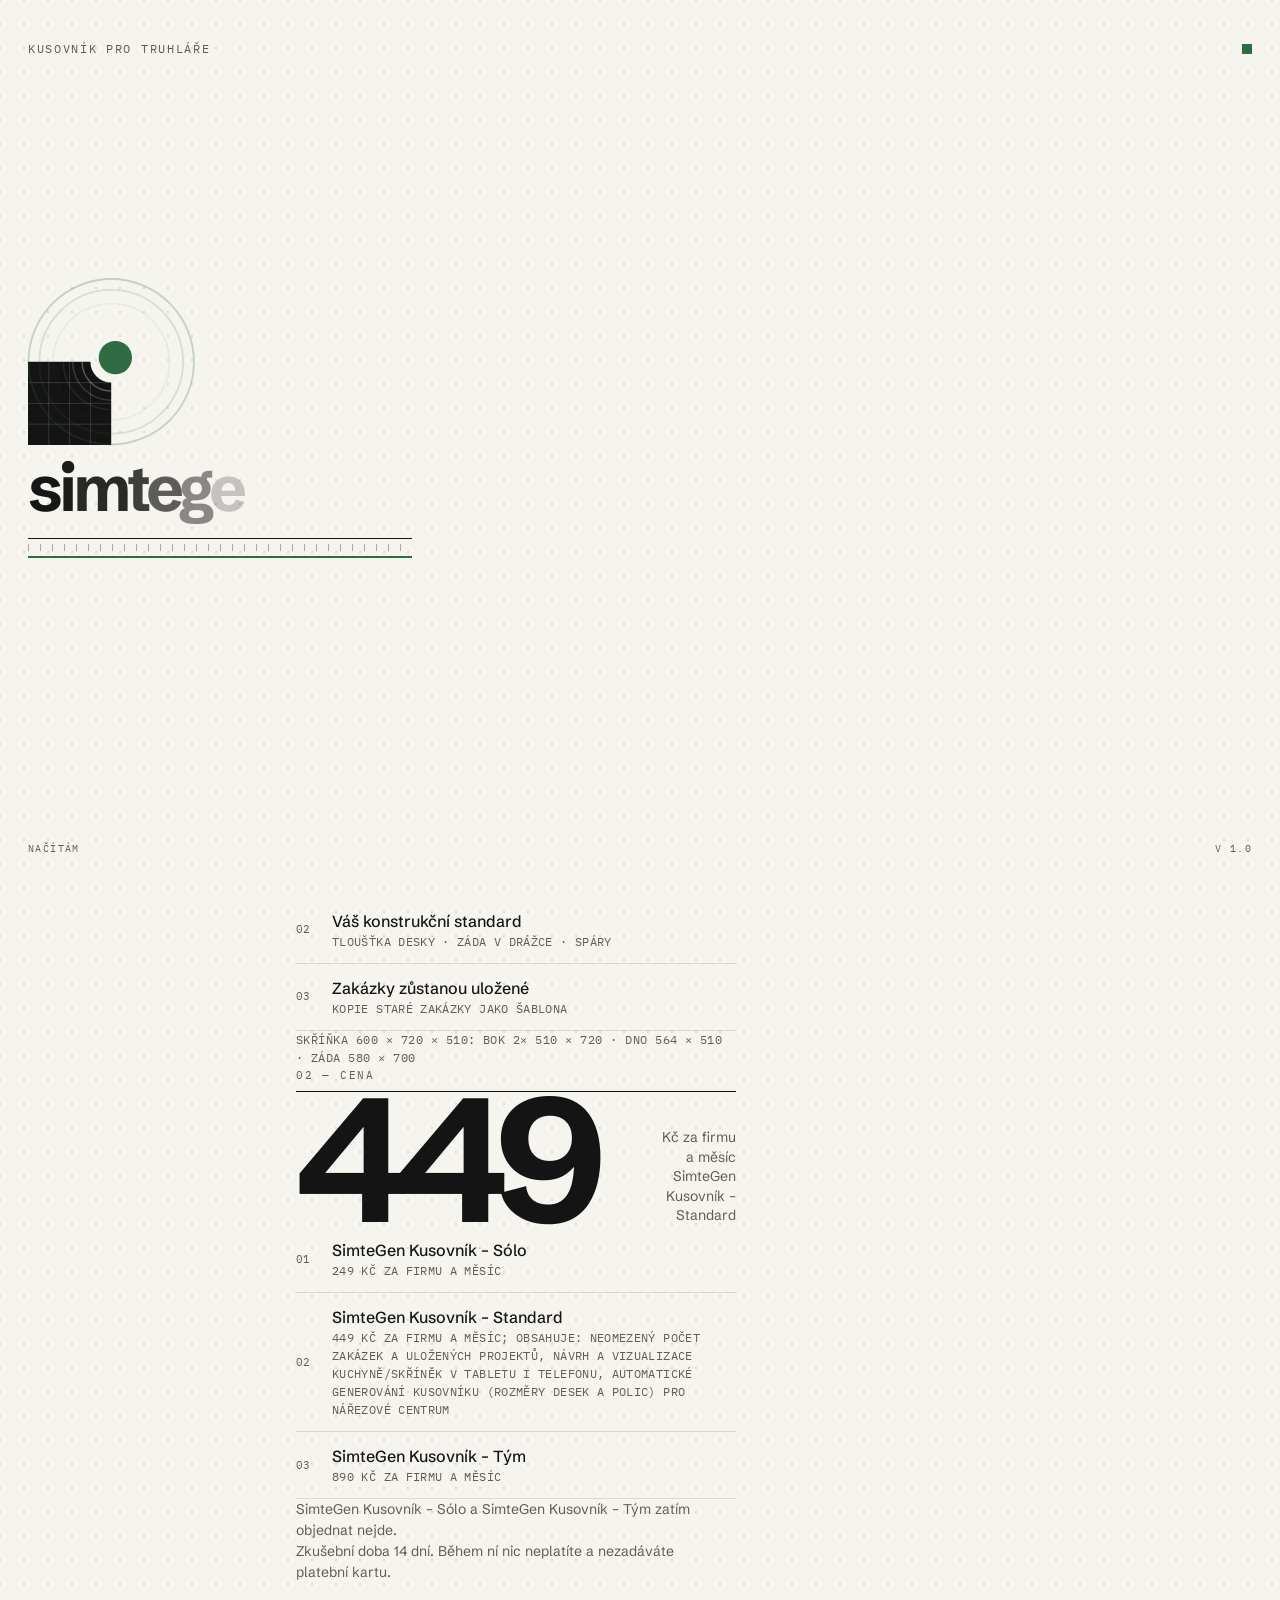
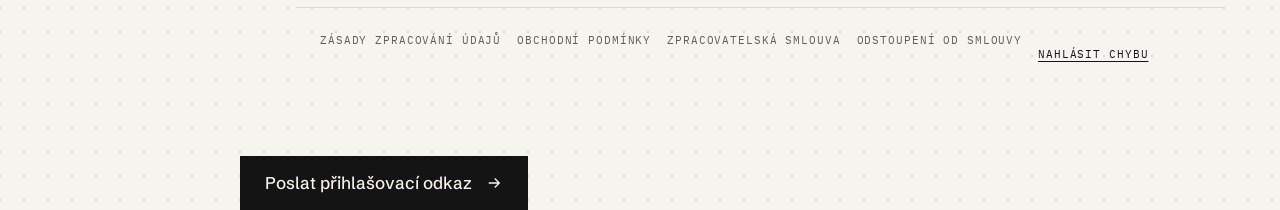
==== commit b7155e88: "build 11: oprava po recenzi" ====
--- a/web/index.html
+++ b/web/index.html
@@ -93,12 +93,17 @@
       border-top: 1px solid var(--barva-linka); }
     html:not(.sg-ukazka) .uvod-ukazka { display: none; }
 
+    /* Ceník variant jen na webu: Google Play v aplikaci prodává jen svůj
+       produkt (play.js), takže tam ceník s variantami, které koupit nejdou,
+       nepatří. Stejně opatrně jako [data-objednavka] ve styl.css: dokud
+       play.js nepotvrdí prohlížeč (sg-web), ceník variant se neukáže. */
+    html[data-aplikace]:not(.sg-web) .cena-web,
+    html.sg-v-aplikaci .cena-web { display: none; }
+    html:not(.sg-v-aplikaci) .cena-aplikace { display: none; }
+
     /* Účet: bloky pravého sloupce pod sebou. */
     #ucet-mrizka .s7 > * + * { margin-top: var(--mezera-4); }
     #ucet-mrizka .s7 > :empty { display: none; }
-    .varianty { border: 0; margin: 0; padding: 0; display: flex; flex-direction: column;
-      gap: var(--mezera-2); }
-    .varianty legend { padding: 0; margin-bottom: var(--mezera-2); }
   </style>
   <!-- aplikace: vykresli_aplikaci.py -->
   <link rel="manifest" href="/manifest.webmanifest">
@@ -211,14 +216,16 @@
     // — nic se z nich nedopočítává (jen celková částka objednávky = měsíce ×
     // cena varianty, stejně jako na serveru v cenik.js).
     window.CENIK = { mesic: 449, mena: "Kč" };
+    // `objednat` jako na serveru: objednat jde jen Standard (jediná varianta
+    // s definovaným obsahem), Sólo a Tým se jen zobrazují.
     window.CENIK_VARIANTY = [
-      { klic: "solo", nazev: "SimteGen Kusovník – Sólo", mesic: 249,
+      { klic: "solo", nazev: "SimteGen Kusovník – Sólo", mesic: 249, objednat: false,
         popis: "249 Kč za firmu a měsíc" },
-      { klic: "standard", nazev: "SimteGen Kusovník – Standard", mesic: 449,
+      { klic: "standard", nazev: "SimteGen Kusovník – Standard", mesic: 449, objednat: true,
         popis: "449 Kč za firmu a měsíc; obsahuje: neomezený počet zakázek a uložených "
           + "projektů, návrh a vizualizace kuchyně/skříněk v tabletu i telefonu, automatické "
           + "generování kusovníku (rozměry desek a polic) pro nářezové centrum" },
-      { klic: "tym", nazev: "SimteGen Kusovník – Tým", mesic: 890,
+      { klic: "tym", nazev: "SimteGen Kusovník – Tým", mesic: 890, objednat: false,
         popis: "890 Kč za firmu a měsíc" },
     ];
     window.ZKUSEBNI_DOBA = "Zkušební doba 14 dní";
@@ -875,12 +882,13 @@
 
     /** Ceník přesně podle schválení — řádek na variantu, nic dopočítaného. */
     function cenikSeznam() {
+      const neobjednatelne = VARIANTY.filter((v) => !v.objednat).map((v) => v.nazev);
       return `<ul class="seznam">${VARIANTY.map((v, i) => `
           <li class="radek"><span class="poradi">${String(i + 1).padStart(2, "0")}</span>
             <span class="hlavni"><strong>${esc(v.nazev)}</strong>
             <span>${esc(v.popis)}</span></span></li>`).join("")}</ul>
-        <p class="popisek">${esc(window.ZKUSEBNI_DOBA)}. Během ní nic neplatíte
-        a nezadáváte platební kartu.</p>`;
+        ${neobjednatelne.length ? `<p class="popisek">${esc(neobjednatelne.join(" a "))}
+          zatím objednat nejde.</p>` : ""}`;
     }
 
     function vykresliUvod() {
@@ -906,9 +914,19 @@
         </ul>
         <p class="rozmer">Skříňka 600 × 720 × 510: bok 2× 510 × 720 · dno 564 × 510 · záda 580 × 700</p>
         ${sekce("02", "Cena")}
-        <div class="cislo-radek"><span class="cislo-obri">${standard.mesic}</span>
-          <p>${esc(CENIK.mena)} za firmu a měsíc<br>${esc(standard.nazev)}</p></div>
-        ${cenikSeznam()}`;
+        <div class="cena-web">
+          <div class="cislo-radek"><span class="cislo-obri">${standard.mesic}</span>
+            <p>${esc(CENIK.mena)} za firmu a měsíc<br>${esc(standard.nazev)}</p></div>
+          ${cenikSeznam()}
+        </div>
+        <div class="cena-aplikace">
+          <div class="cislo-radek"><span class="cislo-obri">14</span>
+            <p>dní zkušební doby<br>zdarma, bez karty</p></div>
+          <p class="popisek">Potom se aplikace platí předplatným přes Google Play.
+          Cenu a délku období uvidíte u účtu před nákupem.</p>
+        </div>
+        <p class="popisek">${esc(window.ZKUSEBNI_DOBA)}. Během ní nic neplatíte
+        a nezadáváte platební kartu.</p>`;
       $("uvod-prihlaseni").innerHTML = `
         ${sekce("03", "Vyzkoušet nebo se přihlásit")}
         <p class="popisek">Zadejte svůj e-mail — pošleme vám jednorázový přihlašovací
@@ -2226,11 +2244,7 @@
     function vykresliObjednavku(cil) {
       cil.innerHTML = `
         <p class="stitek">Objednávka s fakturou</p>
-        <fieldset class="varianty"><legend class="stitek">Varianta</legend>
-          ${VARIANTY.map((v) => `<label class="volba"><input type="radio" name="ob-varianta"
-            value="${esc(v.klic)}"${v.klic === "standard" ? " checked" : ""}>
-            <span><strong>${esc(v.nazev)}</strong> — ${esc(v.popis)}</span></label>`).join("")}
-        </fieldset>
+        ${cenikSeznam()}
         <div class="pole"><label for="ob-mesice">Délka</label>
           <select id="ob-mesice">
             <option value="1">1 měsíc</option>
@@ -2254,10 +2268,8 @@
     }
 
     function nastavObjednavku(cil) {
-      const vybrana = () => {
-        const zaskrtnuta = cil.querySelector('input[name="ob-varianta"]:checked');
-        return VARIANTY.find((v) => v.klic === (zaskrtnuta && zaskrtnuta.value)) || VARIANTY[1];
-      };
+      // Objednat jde jen varianta s definovaným obsahem (viz CENIK_VARIANTY).
+      const vybrana = () => VARIANTY.find((v) => v.objednat);
       const prepocti = () => {
         const mesice = Number($("ob-mesice").value);
         const v = vybrana();
@@ -2267,8 +2279,6 @@
       };
       prepocti();
       $("ob-mesice").addEventListener("change", prepocti);
-      cil.querySelectorAll('input[name="ob-varianta"]').forEach((r) =>
-        r.addEventListener("change", prepocti));
       $("ob-spotrebitel").addEventListener("change", () => {
         $("ob-souhlas-radek").classList.toggle("skryte", !$("ob-spotrebitel").checked);
       });
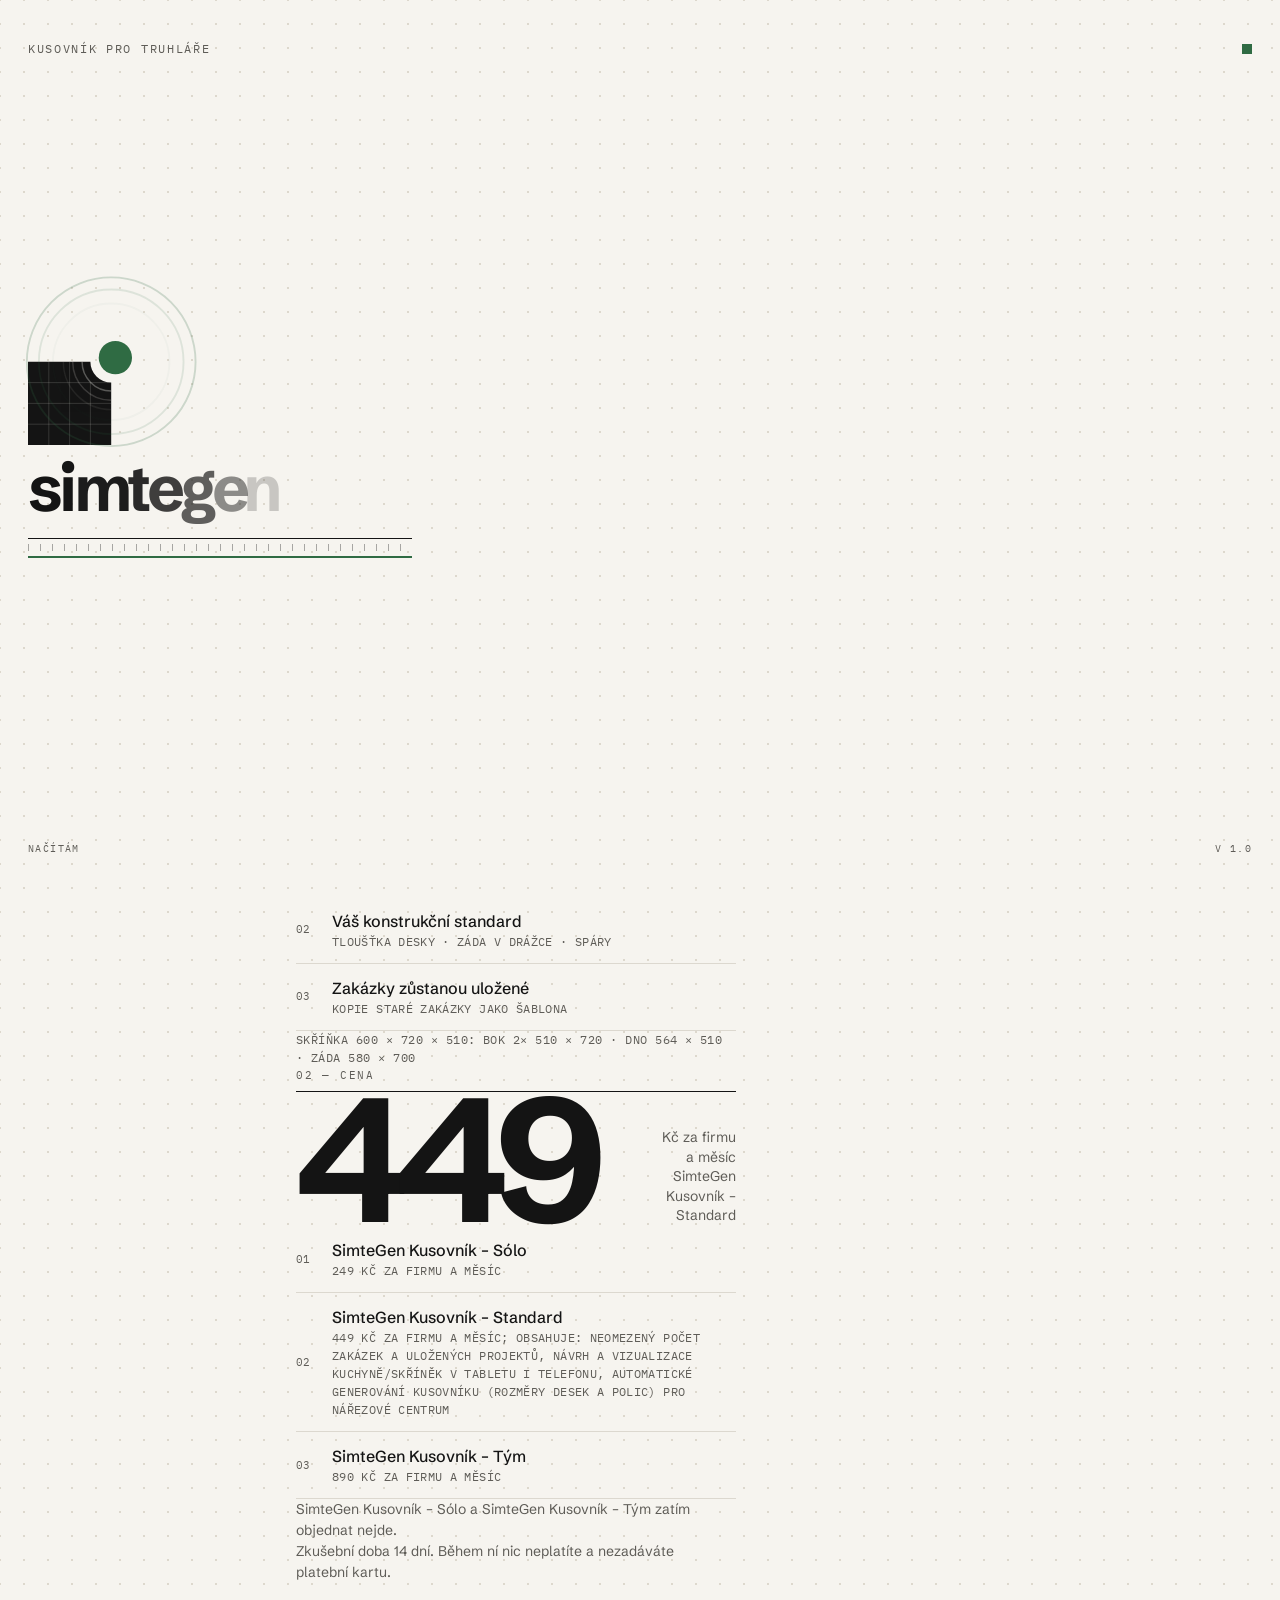
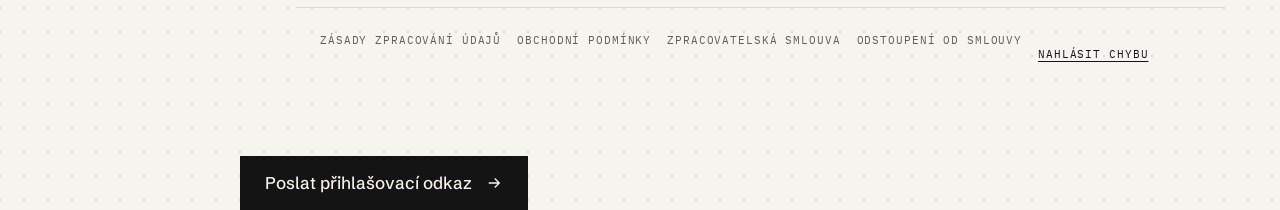
==== commit 57bd6ff5: "šablona: obnovená infrastruktura" ====
--- a/web/index.html
+++ b/web/index.html
@@ -107,6 +107,17 @@
   </style>
   <!-- aplikace: vykresli_aplikaci.py -->
   <link rel="manifest" href="/manifest.webmanifest">
+  <!-- SEO: GENEROVÁNO z data-manifest.json (vykresli_seo.py) — needituj ručně -->
+  <meta name="description" content="Návrh kuchyní u zákazníka a kusovník desek pro nářezové centrum.">
+  <link rel="canonical" href="https://kusovnik.simtegen.com/">
+  <meta property="og:type" content="website">
+  <meta property="og:locale" content="cs_CZ">
+  <meta property="og:title" content="Kusovník pro truhláře">
+  <meta property="og:description" content="Návrh kuchyní u zákazníka a kusovník desek pro nářezové centrum.">
+  <meta property="og:url" content="https://kusovnik.simtegen.com/">
+  <meta property="og:image" content="https://kusovnik.simtegen.com/ikona-512.png">
+  <meta name="twitter:card" content="summary">
+  <!-- /SEO -->
 </head>
 <body>
   <script src="simtegen.js"></script>
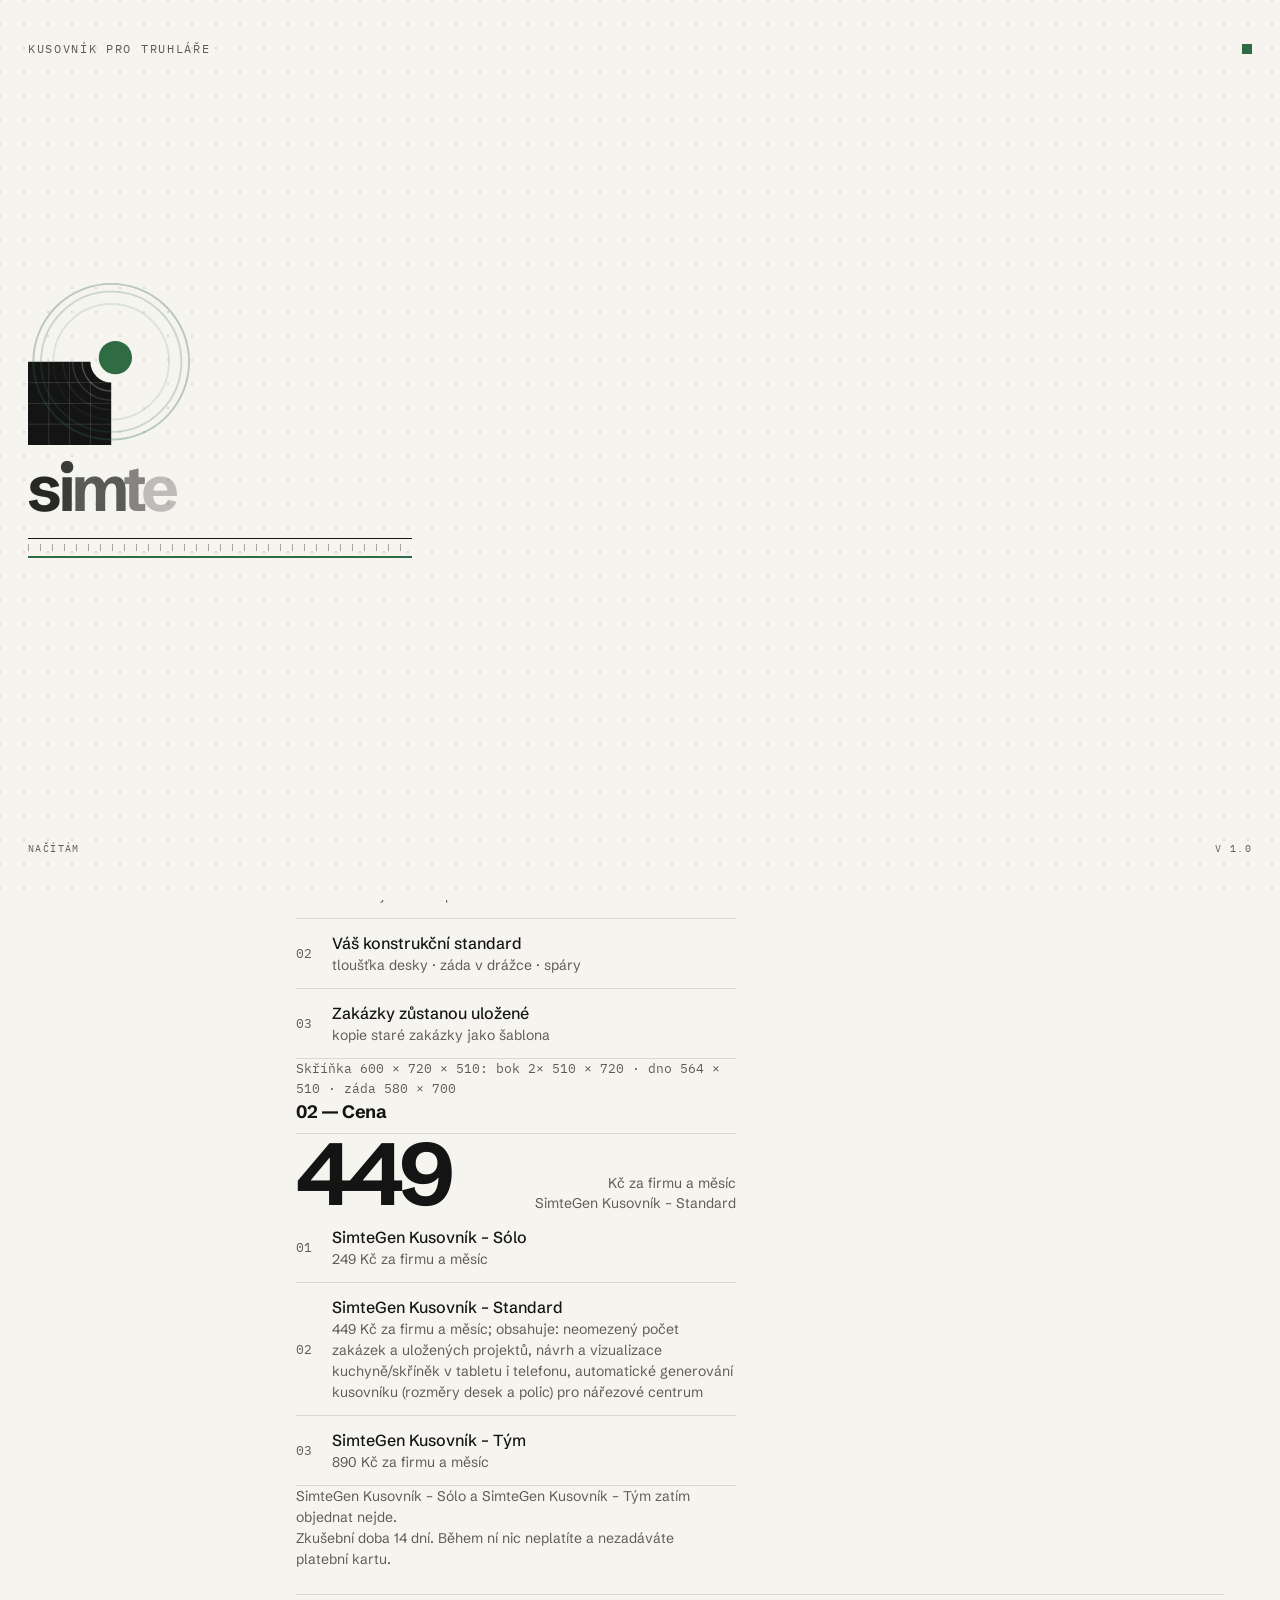
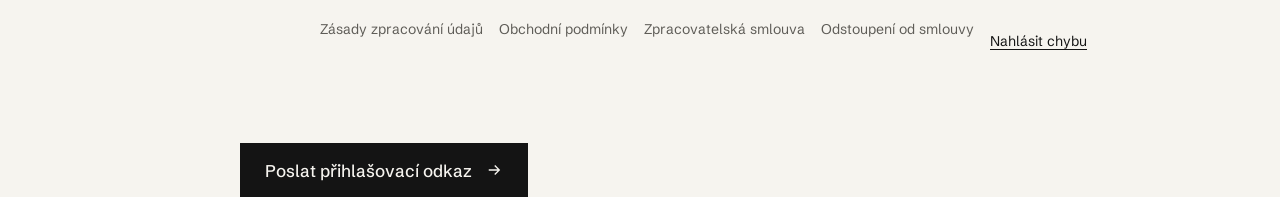
==== commit 6c9a59ca: "šablona: obnovená infrastruktura" ====
--- a/web/index.html
+++ b/web/index.html
@@ -177,7 +177,7 @@
           <div class="karta vykres">
             <div id="uvod-prihlaseni"></div>
             <div class="uvod-ukazka">
-              <button type="button" class="tlacitko" data-ukazka>Vyzkoušet ukázku</button>
+              <button type="button" class="tlacitko vedlejsi" data-ukazka>Vyzkoušet ukázku</button>
               <p class="popisek">Bez registrace: vymyšlená kuchyň s kusovníkem, na 24 hodin.</p>
             </div>
           </div>
--- a/web/styl.css
+++ b/web/styl.css
@@ -1,4 +1,4 @@
-/* simtegen-navrh v2 — „Mřížka a papír“. NEUPRAVOVAT V PRODUKTU.
+/* simtegen-navrh v3 — „Papír a výkres“. NEUPRAVOVAT V PRODUKTU.
  *
  * Společný návrhový systém všech appek SimteGen. Stavitel ho při každé
  * stavbě přepíše aktuální verzí ze šablony (stejně jako generátor zásad),
@@ -6,9 +6,16 @@
  * rozložení konkrétní obrazovky třídy níž.
  *
  * Proč takhle (v1 → v2): appky vypadaly jako první, co vygeneruje AI.
- * v2 nese firemní podpis: teplý papír s tečkovou mřížkou, vlasové linky
- * a pravítko, číslované sekce v Plex Mono, obří čísla ze Schibsted
- * Grotesk, černá hlavní akce, barva produktu jen jako ukazatel.
+ * v2 přidala firemní podpis: teplý papír, vlasové linky, Plex Mono,
+ * obří čísla, černá hlavní akce, barva produktu jen jako ukazatel.
+ *
+ * Proč v3: v2 vynucovala všechny vrstvy podpisu naráz — tečky, ořezové
+ * značky, mono štítky velkými písmeny, číslované sekce, obří číslo — a
+ * zákazníci appky četli jako nepřehledné. Podpis teď nesou logo, úvodní
+ * obrazovka, papír, černá akce a barva produktu; text je obyčejné písmo
+ * ve větách, mono jen na rozměry a kódy. Přibyl druhý typ obrazovky,
+ * „nástroj“ (.nastroj, .platno) — výkres přes celou plochu, protože
+ * u produktů, kde zákazník něco skládá, je výkres ta hodnota, ne číslo.
  *
  * Tři šířky, jeden soubor:
  *   telefon  < 768 px   jeden sloupec, menu dole, hlavní akce v dosahu palce
@@ -74,12 +81,14 @@
   --pismo: "Schibsted Grotesk", "Helvetica Neue", Arial, system-ui, sans-serif;
   --pismo-mono: "Plex Mono", ui-monospace, Consolas, monospace;
 
-  --velikost-obri: clamp(5.5rem, 22vw, 11rem); /* hlavní číslo */
+  /* v2 had 5.5–11 rem: the number outshouted the screen it was meant to
+     summarise. Nothing below 13 px — vizualni_kontrola.py measures it. */
+  --velikost-obri: clamp(3.25rem, 13vw, 5.5rem); /* hlavní číslo */
   --velikost-1: 1.625rem;  /* nadpis obrazovky */
   --velikost-2: 1.125rem;  /* nadpis sekce */
   --velikost-3: 1rem;      /* text */
   --velikost-4: 0.875rem;  /* popisky */
-  --velikost-5: 0.6875rem; /* mono štítky */
+  --velikost-5: 0.8125rem; /* nejmenší text: mono rozměry, kódy */
 
   --mezera-1: 0.25rem;
   --mezera-2: 0.5rem;
@@ -129,11 +138,11 @@
 /* ── Základ ───────────────────────────────────────────────────────── */
 *, *::before, *::after { box-sizing: border-box; }
 html { -webkit-text-size-adjust: 100%; }
+/* Plain paper. The dot grid lives on the splash and the store graphics,
+   where it is the firm's signature — under content it was noise. */
 body {
   margin: 0; min-height: 100dvh;
   background-color: var(--barva-papir);
-  background-image: radial-gradient(circle, var(--barva-tecka) 1px, transparent 1.3px);
-  background-size: 24px 24px; background-position: 12px 12px;
   color: var(--barva-inkoust);
   font-family: var(--pismo); font-size: var(--velikost-3); line-height: 1.5;
   -webkit-font-smoothing: antialiased; text-rendering: optimizeLegibility;
@@ -148,17 +157,17 @@
 :focus-visible { outline: 2px solid var(--barva-produktu); outline-offset: 2px; }
 code, kbd, .mono { font-family: var(--pismo-mono); }
 
-/* Mono popisky a číslované sekce — podpis systému. */
-.stitek, .sekce-titulek {
-  font-family: var(--pismo-mono); font-size: var(--velikost-5); font-weight: 400;
-  letter-spacing: 0.16em; text-transform: uppercase; color: var(--barva-tuzka);
-}
+/* Labels and section titles are plain words. v2 set them in spaced mono
+   capitals; a whole screen of those read as one grey texture, and the
+   eye found no place to start. Mono stays for what is measured or coded. */
+.stitek { font-size: var(--velikost-4); font-weight: 500; color: var(--barva-tuzka); }
 .sekce-titulek {
   display: flex; justify-content: space-between; align-items: baseline; gap: var(--mezera-3);
-  padding-bottom: var(--mezera-2); border-bottom: 1px solid var(--barva-inkoust);
-}
-.sekce-titulek a { color: var(--barva-inkoust); font-weight: 500; text-decoration: none; }
-.rozmer { font-family: var(--pismo-mono); font-size: 0.75rem; letter-spacing: 0.04em; text-transform: uppercase; color: var(--barva-tuzka); }
+  padding-bottom: var(--mezera-2); border-bottom: 1px solid var(--barva-linka);
+  font-size: var(--velikost-2); font-weight: 700; letter-spacing: -0.02em; color: var(--barva-inkoust);
+}
+.sekce-titulek a { color: var(--barva-inkoust); font-size: var(--velikost-4); font-weight: 500; letter-spacing: 0; }
+.rozmer { font-family: var(--pismo-mono); font-size: var(--velikost-5); color: var(--barva-tuzka); }
 
 /* ── Kostra aplikace ──────────────────────────────────────────────── */
 .appka { min-height: 100dvh; display: flex; flex-direction: column; }
@@ -264,7 +273,7 @@
 .tlacitko.ikona { width: var(--dotyk); min-height: var(--dotyk); padding: 0; justify-content: center; background: var(--barva-list); color: var(--barva-inkoust); border-color: var(--barva-linka); }
 .tlacitko.ikona:hover { background: var(--barva-plocha-2); color: var(--barva-inkoust); }
 .tlacitko.plne { width: 100%; }
-.tlacitko kbd { font-size: 0.6875rem; padding: 2px 6px; border: 1px solid currentColor; opacity: 0.6; }
+.tlacitko kbd { font-size: var(--velikost-5); padding: 2px 6px; border: 1px solid currentColor; opacity: 0.6; }
 
 /* Nahlásit chybu — povinně na každé obrazovce, vždy po ruce. */
 .nahlasit-chybu {
@@ -280,7 +289,7 @@
 
 /* ── Formuláře ────────────────────────────────────────────────────── */
 .pole { display: flex; flex-direction: column; gap: var(--mezera-1); }
-.pole label, label.stitek { font-family: var(--pismo-mono); font-size: var(--velikost-5); letter-spacing: 0.12em; text-transform: uppercase; color: var(--barva-tuzka); }
+.pole label, label.stitek { font-size: var(--velikost-4); font-weight: 500; color: var(--barva-inkoust); }
 .pole input, .pole select, .pole textarea {
   min-height: 48px; padding: 0 var(--mezera-4); width: 100%;
   font: inherit; font-size: var(--velikost-3); color: var(--barva-inkoust);
@@ -296,20 +305,12 @@
 
 /* ── Plochy ───────────────────────────────────────────────────────── */
 .karta { background: var(--barva-list); border: 1px solid var(--barva-linka); padding: var(--mezera-5); display: flex; flex-direction: column; gap: var(--mezera-3); }
-/* Ořezové značky jako na výkresu — pro kartu s tím nejdůležitějším. */
-.vykres { position: relative; }
-.vykres::before {
-  content: ""; position: absolute; inset: -7px; pointer-events: none;
-  background:
-    url("data:image/svg+xml,%3Csvg xmlns='http://www.w3.org/2000/svg' width='14' height='14'%3E%3Cpath d='M0 7h14M7 0v14' stroke='%23141414' stroke-width='1'/%3E%3C/svg%3E") left top / 14px no-repeat,
-    url("data:image/svg+xml,%3Csvg xmlns='http://www.w3.org/2000/svg' width='14' height='14'%3E%3Cpath d='M0 7h14M7 0v14' stroke='%23141414' stroke-width='1'/%3E%3C/svg%3E") right top / 14px no-repeat,
-    url("data:image/svg+xml,%3Csvg xmlns='http://www.w3.org/2000/svg' width='14' height='14'%3E%3Cpath d='M0 7h14M7 0v14' stroke='%23141414' stroke-width='1'/%3E%3C/svg%3E") left bottom / 14px no-repeat,
-    url("data:image/svg+xml,%3Csvg xmlns='http://www.w3.org/2000/svg' width='14' height='14'%3E%3Cpath d='M0 7h14M7 0v14' stroke='%23141414' stroke-width='1'/%3E%3C/svg%3E") right bottom / 14px no-repeat;
-}
-@media (prefers-color-scheme: dark) { .vykres::before { filter: invert(1); } }
-
-/* Obří číslo — to, na čem na obrazovce záleží nejvíc. */
-.cislo-obri { font-weight: 700; font-size: var(--velikost-obri); letter-spacing: -0.07em; line-height: 0.76; font-variant-numeric: tabular-nums; }
+/* The one card that matters most: an ink edge instead of v2's crop marks,
+   which sat outside the card and collided with everything next to it. */
+.vykres { border-color: var(--barva-inkoust); }
+
+/* Hlavní číslo — jen tam, kde nese informaci (počet, částka, stav). */
+.cislo-obri { font-weight: 700; font-size: var(--velikost-obri); letter-spacing: -0.05em; line-height: 0.9; font-variant-numeric: tabular-nums; }
 .cislo-radek { display: flex; align-items: flex-end; justify-content: space-between; gap: var(--mezera-4); }
 .cislo-radek p { text-align: right; font-size: var(--velikost-4); line-height: 1.4; }
 
@@ -319,7 +320,7 @@
 .stupnice-rysky::before { content: ""; position: absolute; left: 0; right: 0; top: 4px; height: 6px; background-image: repeating-linear-gradient(90deg, var(--barva-inkoust) 0 1px, transparent 1px 10%); opacity: 0.3; }
 .stupnice-rysky::after { content: ""; position: absolute; inset: 0; background-image: repeating-linear-gradient(90deg, var(--barva-inkoust) 0 1px, transparent 1px 25%); }
 .stupnice-plneni { height: 2px; width: var(--hodnota, 0%); background: var(--barva-produktu); }
-.stupnice-popisky { display: flex; justify-content: space-between; font-family: var(--pismo-mono); font-size: 0.625rem; color: var(--barva-tuzka); }
+.stupnice-popisky { display: flex; justify-content: space-between; font-family: var(--pismo-mono); font-size: var(--velikost-5); color: var(--barva-tuzka); }
 
 /* Rozpad celku: segmenty ve stupních šedi + legenda (data, ne ozdoba). */
 .segmenty { display: flex; height: 8px; gap: 2px; }
@@ -327,7 +328,7 @@
 .segmenty > :nth-child(1) { background: var(--barva-inkoust); }
 .segmenty > :nth-child(2) { background: var(--barva-tuzka-2); }
 .segmenty > :nth-child(3) { background: var(--barva-linka-2); }
-.legenda { display: flex; flex-wrap: wrap; gap: var(--mezera-2) var(--mezera-4); font-family: var(--pismo-mono); font-size: var(--velikost-5); letter-spacing: 0.06em; text-transform: uppercase; color: var(--barva-tuzka); margin: 0; padding: 0; list-style: none; }
+.legenda { display: flex; flex-wrap: wrap; gap: var(--mezera-2) var(--mezera-4); font-size: var(--velikost-4); color: var(--barva-tuzka); margin: 0; padding: 0; list-style: none; }
 .legenda > * { display: flex; align-items: center; gap: 6px; }
 .legenda > *::before { content: ""; width: 8px; height: 8px; background: var(--barva-linka-2); }
 .legenda > :nth-child(1)::before { background: var(--barva-inkoust); }
@@ -335,7 +336,7 @@
 
 /* Týden: 7 dní, počet v každém, dnešek orámovaný, volno čárkovaně. */
 .tyden { display: grid; grid-template-columns: repeat(7, minmax(0, 1fr)); gap: 6px; margin: 0; padding: 0; list-style: none; }
-.tyden > * { display: flex; flex-direction: column; gap: 4px; padding: 8px; border: 1px solid var(--barva-linka); font-family: var(--pismo-mono); font-size: var(--velikost-5); color: var(--barva-tuzka); min-width: 0; }
+.tyden > * { display: flex; flex-direction: column; gap: 4px; padding: 8px; border: 1px solid var(--barva-linka); font-size: var(--velikost-5); color: var(--barva-tuzka); min-width: 0; }
 .tyden > * strong { font-family: var(--pismo); font-size: 1.125rem; font-weight: 700; color: var(--barva-inkoust); }
 .tyden > .dnes { border-color: var(--barva-inkoust); background: var(--barva-list); color: var(--barva-inkoust); }
 .tyden > .dnes strong { color: var(--barva-produktu); }
@@ -348,22 +349,92 @@
 .radek .poradi { font-family: var(--pismo-mono); font-size: var(--velikost-5); color: var(--barva-tuzka); width: 1.5rem; flex-shrink: 0; }
 .radek .hlavni { flex: 1; min-width: 0; }
 .radek .hlavni strong { display: block; font-weight: 500; white-space: nowrap; overflow: hidden; text-overflow: ellipsis; }
-.radek .hlavni span { display: block; font-family: var(--pismo-mono); font-size: 0.75rem; letter-spacing: 0.03em; text-transform: uppercase; color: var(--barva-tuzka); }
+.radek .hlavni span { display: block; font-size: var(--velikost-4); color: var(--barva-tuzka); }
 .radek .vpravo { font-size: var(--velikost-4); font-weight: 500; white-space: nowrap; }
 .radek .vpravo.dnes, .dnes-text { color: var(--barva-produktu); font-weight: 700; }
 a.radek:hover { background: var(--barva-list); }
 .tabulka-obal { overflow-x: auto; }
 .tabulka { width: 100%; border-collapse: collapse; font-size: var(--velikost-3); }
-.tabulka th { text-align: left; font-family: var(--pismo-mono); font-size: var(--velikost-5); font-weight: 400; letter-spacing: 0.14em; text-transform: uppercase; color: var(--barva-tuzka); padding: 0 var(--mezera-4) var(--mezera-2) 0; border-bottom: 1px solid var(--barva-inkoust); white-space: nowrap; }
+.tabulka th { text-align: left; font-size: var(--velikost-4); font-weight: 500; color: var(--barva-tuzka); padding: 0 var(--mezera-4) var(--mezera-2) 0; border-bottom: 1px solid var(--barva-linka-2); white-space: nowrap; }
 .tabulka td { padding: var(--mezera-4) var(--mezera-4) var(--mezera-4) 0; border-bottom: 1px solid var(--barva-linka); vertical-align: middle; }
-.tabulka .poradi, .tabulka .rozmer-bunka { font-family: var(--pismo-mono); font-size: 0.75rem; color: var(--barva-tuzka); }
-.kod { display: inline-block; font-family: var(--pismo-mono); font-size: 0.75rem; letter-spacing: 0.04em; padding: 3px 7px; background: var(--barva-list); border: 1px solid var(--barva-linka); color: var(--barva-inkoust); }
+.tabulka .poradi, .tabulka .rozmer-bunka { font-family: var(--pismo-mono); font-size: var(--velikost-5); color: var(--barva-tuzka); }
+.kod { display: inline-block; font-family: var(--pismo-mono); font-size: var(--velikost-5); padding: 3px 7px; background: var(--barva-list); border: 1px solid var(--barva-linka); color: var(--barva-inkoust); }
 .ukazatel { display: inline-block; width: 8px; height: 8px; background: var(--barva-produktu); }
 
 /* Deník (krátký výpis událostí v mono). */
-.denik { margin: 0; padding: 0; list-style: none; font-family: var(--pismo-mono); font-size: 0.75rem; }
+.denik { margin: 0; padding: 0; list-style: none; font-size: var(--velikost-4); }
 .denik > * { display: grid; grid-template-columns: 3.25rem minmax(0, 1fr) auto; gap: var(--mezera-3); padding: var(--mezera-3) 0; border-bottom: 1px solid var(--barva-linka); }
-.denik time { color: var(--barva-tuzka); }
+.denik time { font-family: var(--pismo-mono); font-size: var(--velikost-5); color: var(--barva-tuzka); }
+
+/* ── Nástroj: výkres přes celou plochu ─────────────────────────────── */
+/* Second screen type (DESIGN.md, „Obrazovka typu nástroj“). Where the
+   customer composes something — a kitchen wall, a layout, a plan — the
+   drawing is what they pay for, so it gets the room and the controls
+   shrink to one toolbar. A dashboard layout put the drawing in a card
+   between numbers and lists, and the first customer asked for "an app
+   where I can just put it together quickly".
+     <section class="obrazovka nastroj">
+       .nastroj-lista   zpět, nadpis, .rozmer, .nahlasit-chybu
+       .platno          <svg> s .stena, .dil, .detail, .otvor, .kota
+       .nastroje        3–5 × .nastroj-tlacitko (aria-pressed)
+       .vlastnosti      pole vybraného dílu (hidden, když nic)
+       .lista-dole      jedna .tlacitko
+   Drawing units: 1 = 1 cm, drawing 300–400 wide, so a 13-unit dimension
+   reads as ~13 px on a phone. Lines keep their weight at any zoom
+   (non-scaling-stroke). The material colour a customer picks is data:
+   JS sets it as --barva-dilu on the .dil (CI forbids colours in HTML). */
+.obrazovka.nastroj.aktivni { gap: 0; }
+.nastroj-lista { display: flex; align-items: center; gap: var(--mezera-3); min-height: 52px; padding-bottom: var(--mezera-2); border-bottom: 1px solid var(--barva-linka); }
+.nastroj-lista h2 { flex: 1; min-width: 0; white-space: nowrap; overflow: hidden; text-overflow: ellipsis; }
+.zpet { display: inline-flex; align-items: center; gap: 2px; min-height: var(--dotyk); min-width: var(--dotyk); color: var(--barva-inkoust); text-decoration: none; font-size: var(--velikost-4); }
+.zpet::before { content: ""; width: 18px; height: 18px; background: currentColor;
+  -webkit-mask: url("data:image/svg+xml,%3Csvg xmlns='http://www.w3.org/2000/svg' viewBox='0 0 24 24' fill='none' stroke='black' stroke-width='1.8'%3E%3Cpath d='M15 5l-7 7 7 7'/%3E%3C/svg%3E") center / contain no-repeat;
+          mask: url("data:image/svg+xml,%3Csvg xmlns='http://www.w3.org/2000/svg' viewBox='0 0 24 24' fill='none' stroke='black' stroke-width='1.8'%3E%3Cpath d='M15 5l-7 7 7 7'/%3E%3C/svg%3E") center / contain no-repeat; }
+.platno {
+  position: relative; min-height: 52dvh; margin: var(--mezera-3) 0; overflow: hidden; touch-action: none;
+  background-color: var(--barva-list); border: 1px solid var(--barva-linka);
+  /* Drafting grid, 10 cm at the recommended scale — it measures, so it stays. */
+  background-image: linear-gradient(var(--barva-plocha-2) 1px, transparent 1px), linear-gradient(90deg, var(--barva-plocha-2) 1px, transparent 1px);
+  background-size: 24px 24px;
+}
+/* Capped: SVG text scales with the drawing, and a 13-unit dimension drawn
+   across a notebook column came out at 24 px, louder than the title. */
+.platno > svg { position: absolute; inset: 0; margin: auto; width: 100%; height: 100%; max-width: 32rem; }
+/* Not inherited: set on every shape, or a part drawn as <g><rect> scales its outline. */
+.platno svg * { vector-effect: non-scaling-stroke; }
+.platno .stena { fill: var(--barva-plocha-2); stroke: var(--barva-inkoust); stroke-width: 1; }
+.platno .dil { fill: var(--barva-dilu, var(--barva-list)); stroke: var(--barva-inkoust); stroke-width: 1.5; cursor: pointer; }
+.platno .dil.vybrany { stroke: var(--barva-produktu); stroke-width: 3; }
+.platno .detail { fill: none; stroke: var(--barva-tuzka); stroke-width: 1; }
+.platno .otvor { fill: var(--barva-list); stroke: var(--barva-tuzka); stroke-width: 1; stroke-dasharray: 4 3; }
+.platno .kota line, .platno .kota path { stroke: var(--barva-produktu); stroke-width: 1; }
+.platno .kota text { fill: var(--barva-produktu); font-family: var(--pismo-mono); font-size: 13px; text-anchor: middle; }
+.platno .popis-dilu { fill: var(--barva-tuzka); font-family: var(--pismo); font-size: 13px; text-anchor: middle; pointer-events: none; }
+.nastroje { display: flex; gap: var(--mezera-1); overflow-x: auto; padding: var(--mezera-1) 0; scrollbar-width: none; }
+.nastroj-tlacitko {
+  flex: 1 0 auto; min-width: 64px; min-height: 56px; padding: 4px 10px;
+  display: flex; flex-direction: column; align-items: center; justify-content: center; gap: 2px;
+  background: none; border: 1px solid transparent; color: var(--barva-tuzka); cursor: pointer;
+  font: inherit; font-size: var(--velikost-5);
+}
+.nastroj-tlacitko svg { width: 22px; height: 22px; }
+.nastroj-tlacitko:hover { color: var(--barva-inkoust); }
+.nastroj-tlacitko[aria-pressed="true"] { color: var(--barva-inkoust); background: var(--barva-list); border-color: var(--barva-inkoust); }
+.vlastnosti { display: flex; flex-direction: column; gap: var(--mezera-3); padding: var(--mezera-4) 0; border-top: 1px solid var(--barva-linka); }
+.vlastnosti .radka > .pole { flex: 1 1 7rem; }
+/* Material swatches: a button per colour, aria-label with its name. */
+.barvy { display: flex; flex-wrap: wrap; gap: var(--mezera-2); margin: 0; padding: 0; list-style: none; }
+.barvy button { width: var(--dotyk); height: var(--dotyk); padding: 0; cursor: pointer; background: var(--barva-dilu, var(--barva-list)); border: 1px solid var(--barva-linka-2); }
+.barvy button[aria-pressed="true"] { outline: 2px solid var(--barva-inkoust); outline-offset: 2px; }
+
+/* Phone: the drawing needs the height more than the menu does — a tool
+   screen has its own way back (.zpet) and its own report button. */
+@media (max-width: 767px) {
+  .appka:has(.obrazovka.nastroj.aktivni) > .navigace,
+  .appka:has(.obrazovka.nastroj.aktivni) > .hlavicka { display: none; }
+  .obsah:has(.obrazovka.nastroj.aktivni) { padding-top: calc(var(--mezera-2) + env(safe-area-inset-top)); padding-bottom: 0; }
+  .nastroj .lista-dole { margin: 0 calc(-1 * var(--mezera-5)); }
+}
 
 /* ── Stavy obrazovky (prázdný, načítání, chyba, úspěch) ───────────── */
 .prazdno { display: flex; flex-direction: column; align-items: flex-start; gap: var(--mezera-3); padding: var(--mezera-6) var(--mezera-5); border: 1px dashed var(--barva-linka-2); background: var(--barva-papir); }
@@ -379,6 +450,11 @@
 .toast { position: fixed; left: 50%; bottom: calc(5rem + env(safe-area-inset-bottom)); transform: translateX(-50%); z-index: 50; padding: var(--mezera-3) var(--mezera-5); background: var(--barva-inkoust); color: var(--barva-papir); font-size: var(--velikost-4); animation: obrazovka-in var(--prechod) both; }
 .panel-pozadi { position: fixed; inset: 0; background: rgba(20, 20, 20, 0.4); z-index: 40; }
 .panel { position: fixed; left: 0; right: 0; bottom: 0; z-index: 41; max-height: 85dvh; overflow: auto; background: var(--barva-papir); border-top: 1px solid var(--barva-inkoust); padding: var(--mezera-5) var(--mezera-5) calc(var(--mezera-5) + env(safe-area-inset-bottom)); display: flex; flex-direction: column; gap: var(--mezera-4); animation: obrazovka-in var(--prechod) both; }
+/* Potvrzení a dotaz (SimteGen.potvrd / zeptej) and the undo toast
+   (SimteGen.vratitelne) — drawn by simtegen.js instead of confirm()/prompt(). */
+.sg-dialog-akce .tlacitko { flex: 1 1 9rem; }
+.sg-vratit { display: flex; align-items: center; gap: var(--mezera-4); max-width: calc(100vw - 2rem); padding-right: var(--mezera-2); }
+.sg-vratit button { min-height: var(--dotyk); padding: 0 var(--mezera-3); background: none; border: 0; color: inherit; font: inherit; font-weight: 700; text-decoration: underline; text-underline-offset: 3px; cursor: pointer; }
 
 /* ── Úvodní obrazovka s logem (vkládá ji web/simtegen.js) ─────────── */
 .sg-start {
@@ -417,11 +493,35 @@
 .sg-play-cena { font-size: 1.375rem; font-weight: 700; letter-spacing: -0.03em; color: var(--barva-inkoust); }
 .sg-ukazka-pruh { display: flex; flex-wrap: wrap; align-items: center; justify-content: space-between; gap: var(--mezera-2) var(--mezera-3); padding: var(--mezera-3) var(--mezera-4); padding-top: calc(var(--mezera-3) + env(safe-area-inset-top)); background: var(--barva-list); border-bottom: 1px solid var(--barva-inkoust); font-size: var(--velikost-4); color: var(--barva-inkoust); }
 
+/* ── Zkušební období a ukázková data (vkládá web/simtegen.js) ─────── */
+/* Pruh nad obsahem, ne přes něj: odjede se stránkou a nic nezakrývá.
+   Klidný, dokud zbývá víc než týden; varování v posledních 7 dnech,
+   chyba po vypršení. Tlačítko ukazuje cestu k platbě, kterou má produkt. */
+.sg-pruhy { display: flex; flex-direction: column; gap: var(--mezera-2); }
+.sg-pruhy--nahore { padding: calc(var(--mezera-2) + env(safe-area-inset-top)) var(--mezera-4) 0; }
+.sg-pruh {
+  display: flex; flex-wrap: wrap; align-items: center; justify-content: space-between; gap: var(--mezera-2) var(--mezera-4);
+  padding: var(--mezera-2) var(--mezera-2) var(--mezera-2) var(--mezera-4);
+  background: var(--barva-list); border: 1px solid var(--barva-linka); border-left: 3px solid var(--barva-produktu);
+  color: var(--barva-inkoust); animation: obrazovka-in var(--prechod) both;
+}
+.sg-pruh-text { flex: 1 1 14rem; color: inherit; font-size: var(--velikost-4); }
+.sg-pruh .tlacitko { flex: 0 0 auto; }
+.sg-pruh--brzy { background: var(--barva-varovani-pozadi); color: var(--barva-varovani); border-color: currentColor; }
+.sg-pruh--konec { background: var(--barva-chyba-pozadi); color: var(--barva-chyba); border-color: currentColor; }
+.sg-pruh--ukazka { border-left-color: var(--barva-inkoust); border-style: dashed; border-left-style: solid; }
+/* No connection (SimteGen.offline): a warning, not an error — nothing is
+   lost, it just cannot load right now. */
+.sg-pruh--offline { background: var(--barva-varovani-pozadi); color: var(--barva-varovani); border-color: currentColor; }
+/* „Naplnit ukázkovými daty“ jen tam, kde to jde (/api/ja to řekne
+   hlavičkou) — jinak by tlačítko slibovalo něco, co produkt nemá. */
+html:not(.sg-ukazkova-nabidka) [data-ukazkova-data] { display: none !important; }
+
 /* ── Pomocné ──────────────────────────────────────────────────────── */
 [hidden] { display: none !important; }
 .titulek-velky { font-size: clamp(2.25rem, 8vw, 3.75rem); font-weight: 700; letter-spacing: -0.05em; line-height: 0.98; }
 .titulek-cena { font-size: 1.75rem; font-weight: 700; letter-spacing: -0.035em; color: var(--barva-inkoust); }
-.paticka { display: flex; flex-wrap: wrap; gap: var(--mezera-2) var(--mezera-4); padding: var(--mezera-5) var(--mezera-5) calc(var(--mezera-5) + env(safe-area-inset-bottom)); border-top: 1px solid var(--barva-linka); font-family: var(--pismo-mono); font-size: var(--velikost-5); letter-spacing: 0.08em; text-transform: uppercase; }
+.paticka { display: flex; flex-wrap: wrap; gap: var(--mezera-2) var(--mezera-4); padding: var(--mezera-5) var(--mezera-5) calc(var(--mezera-5) + env(safe-area-inset-bottom)); border-top: 1px solid var(--barva-linka); font-size: var(--velikost-4); }
 .paticka a { color: var(--barva-tuzka); text-decoration: none; }
 .paticka a:hover { color: var(--barva-inkoust); }
 .radka { display: flex; align-items: center; gap: var(--mezera-3); flex-wrap: wrap; }
@@ -447,8 +547,8 @@
   .navigace .znacka .znacka-slovo { display: none; }
   .navigace .znacka .znacka-ctverec { width: 40px; height: 40px; }
   .navigace .mezera { display: block; flex: 1; }
-  .navigace .verze { display: block; text-align: center; font-family: var(--pismo-mono); font-size: 0.625rem; letter-spacing: 0.1em; color: var(--barva-tuzka); }
-  .navigace .nahlasit-chybu { display: flex; border: 0; background: none; flex-direction: column; font-size: 0.75rem; color: var(--barva-tuzka); min-height: 64px; }
+  .navigace .verze { display: block; text-align: center; font-family: var(--pismo-mono); font-size: var(--velikost-5); color: var(--barva-tuzka); }
+  .navigace .nahlasit-chybu { display: flex; border: 0; background: none; flex-direction: column; font-size: var(--velikost-5); color: var(--barva-tuzka); min-height: 64px; }
   .hlavicka { padding: 1.6rem 2.5rem 0.9rem; border-bottom: 1px solid var(--barva-inkoust); }
   .hlavicka h1 { font-size: 1.625rem; }
   .hlavicka .nahlasit-chybu { display: none; }
@@ -462,7 +562,24 @@
   .jen-siroke { display: revert; }
   .jen-telefon { display: none !important; }
   .toast { bottom: 2rem; }
+  .nastroj-tlacitko { flex: 0 0 auto; min-width: 84px; }
   .panel { left: auto; right: 0; top: 0; width: min(28rem, 100%); max-height: none; border-top: 0; border-left: 1px solid var(--barva-inkoust); }
+  /* A question is not a side sheet: centred, as tall as its content. */
+  .panel.sg-dialog { inset: 0; margin: auto; width: min(28rem, calc(100% - 2rem)); height: fit-content; border: 1px solid var(--barva-inkoust); }
+}
+
+/* ── Nástroj ≥ 1000 px: výkres vlevo, vlastnosti a akce vpravo ────── */
+/* Not from 768: beside the icon rail a narrow tablet left the drawing a
+   strip 290 px wide — stacked, it gets the whole width instead. */
+@media (min-width: 1000px) {
+  .obrazovka.nastroj.aktivni { display: grid; grid-template-columns: minmax(0, 1fr) 19rem; grid-template-rows: auto auto minmax(0, 1fr) auto; column-gap: var(--mezera-6); }
+  .nastroj > * { grid-column: 1; }
+  .nastroj > .nastroj-lista { grid-column: 1 / -1; }
+  .nastroj > .platno { grid-row: 2 / span 2; min-height: 68dvh; margin-top: var(--mezera-4); }
+  .nastroj > .nastroje { grid-row: 4; }
+  .nastroj > .vlastnosti { grid-column: 2; grid-row: 2; margin-top: var(--mezera-4); border-top: 0; padding-top: 0; }
+  .nastroj > .lista-dole { grid-column: 2; grid-row: 3; align-self: start; padding-top: var(--mezera-4); }
+  .nastroj > .lista-dole .tlacitko { min-width: 0; width: 100%; }
 }
 
 /* ── Notebook ≥ 1200 px: boční menu s textem ──────────────────────── */
@@ -482,3 +599,42 @@
   .hlavicka { padding: 2rem 3.5rem 1rem; }
   .obsah { padding: 2rem 3.5rem 3.5rem; }
 }
+
+/* ── Tisk a PDF ───────────────────────────────────────────────────── */
+/* Printing is how a drawing reaches the customer's table and a cut list
+   the workshop — and "Uložit jako PDF" in every browser is the same path.
+   Without these rules a print was the phone layout with the menu, the
+   sticky bars and the dark scheme's colours. Last in the file, so it wins
+   over the width layouts above. [data-tisk] buttons (simtegen.js) print
+   the screen or, with data-tisk="#id", only that element. */
+@media print {
+  :root {
+    --barva-papir: #ffffff; --barva-list: #ffffff; --barva-inkoust: #000000;
+    --barva-tuzka: #3d3b37; --barva-tuzka-2: #6b6862; --barva-tuzka-3: #8a877f;
+    --barva-linka: #c9c4b8; --barva-linka-2: #a9a59c; --barva-plocha-2: #f1efe9;
+  }
+  @page { margin: 12mm; }
+  body { background: #ffffff; font-size: 11pt; }
+  .appka { display: block; min-height: 0; }
+  .navigace, .lista-dole, .paticka, .toast, .panel, .panel-pozadi, .sg-start, .sg-pruhy,
+  .sg-ukazka-pruh, .nahlasit-chybu, .nastroje, .vlastnosti, .zpet, .tlacitko, .barvy,
+  [data-tisk], [data-netisknout] { display: none !important; }
+  /* The product's name heads the page — also on a tool screen, whose
+     phone layout hides the header (paper is narrower than 768 px). */
+  .hlavicka, .appka:has(.obrazovka.nastroj.aktivni) > .hlavicka { display: flex !important; position: static; padding: 0 0 4mm; border-bottom: 1px solid #000000; }
+  .obsah { max-width: none; padding: 4mm 0 0; }
+  .obrazovka.aktivni { animation: none; }
+  .platno { min-height: 0; margin: 0; border: 0; background: none; break-inside: avoid; }
+  .platno > svg { position: static; width: 100%; height: auto; max-width: none; max-height: 240mm; }
+  .platno .dil.vybrany { stroke: var(--barva-inkoust); stroke-width: 1.5; }  /* a selection is not part of the design */
+  .platno, .barvy button, .stupnice-plneni, .segmenty > *, .ukazatel { -webkit-print-color-adjust: exact; print-color-adjust: exact; }
+  .karta, .radek, .tabulka tr, .cislo-radek, .sekce-titulek { break-inside: avoid; }
+  .sekce-titulek { break-after: avoid; }
+  .tabulka-obal { overflow: visible; }
+  a { color: inherit; text-decoration: none; }
+  /* One element only (data-tisk="#kusovnik"): the rest of the page stays
+     in the flow but out of sight, the element starts at the top. */
+  html.sg-tisk-vyber body * { visibility: hidden; }
+  html.sg-tisk-vyber .sg-tisk-cil, html.sg-tisk-vyber .sg-tisk-cil * { visibility: visible; }
+  html.sg-tisk-vyber .sg-tisk-cil { position: absolute; left: 0; top: 0; width: 100%; }
+}
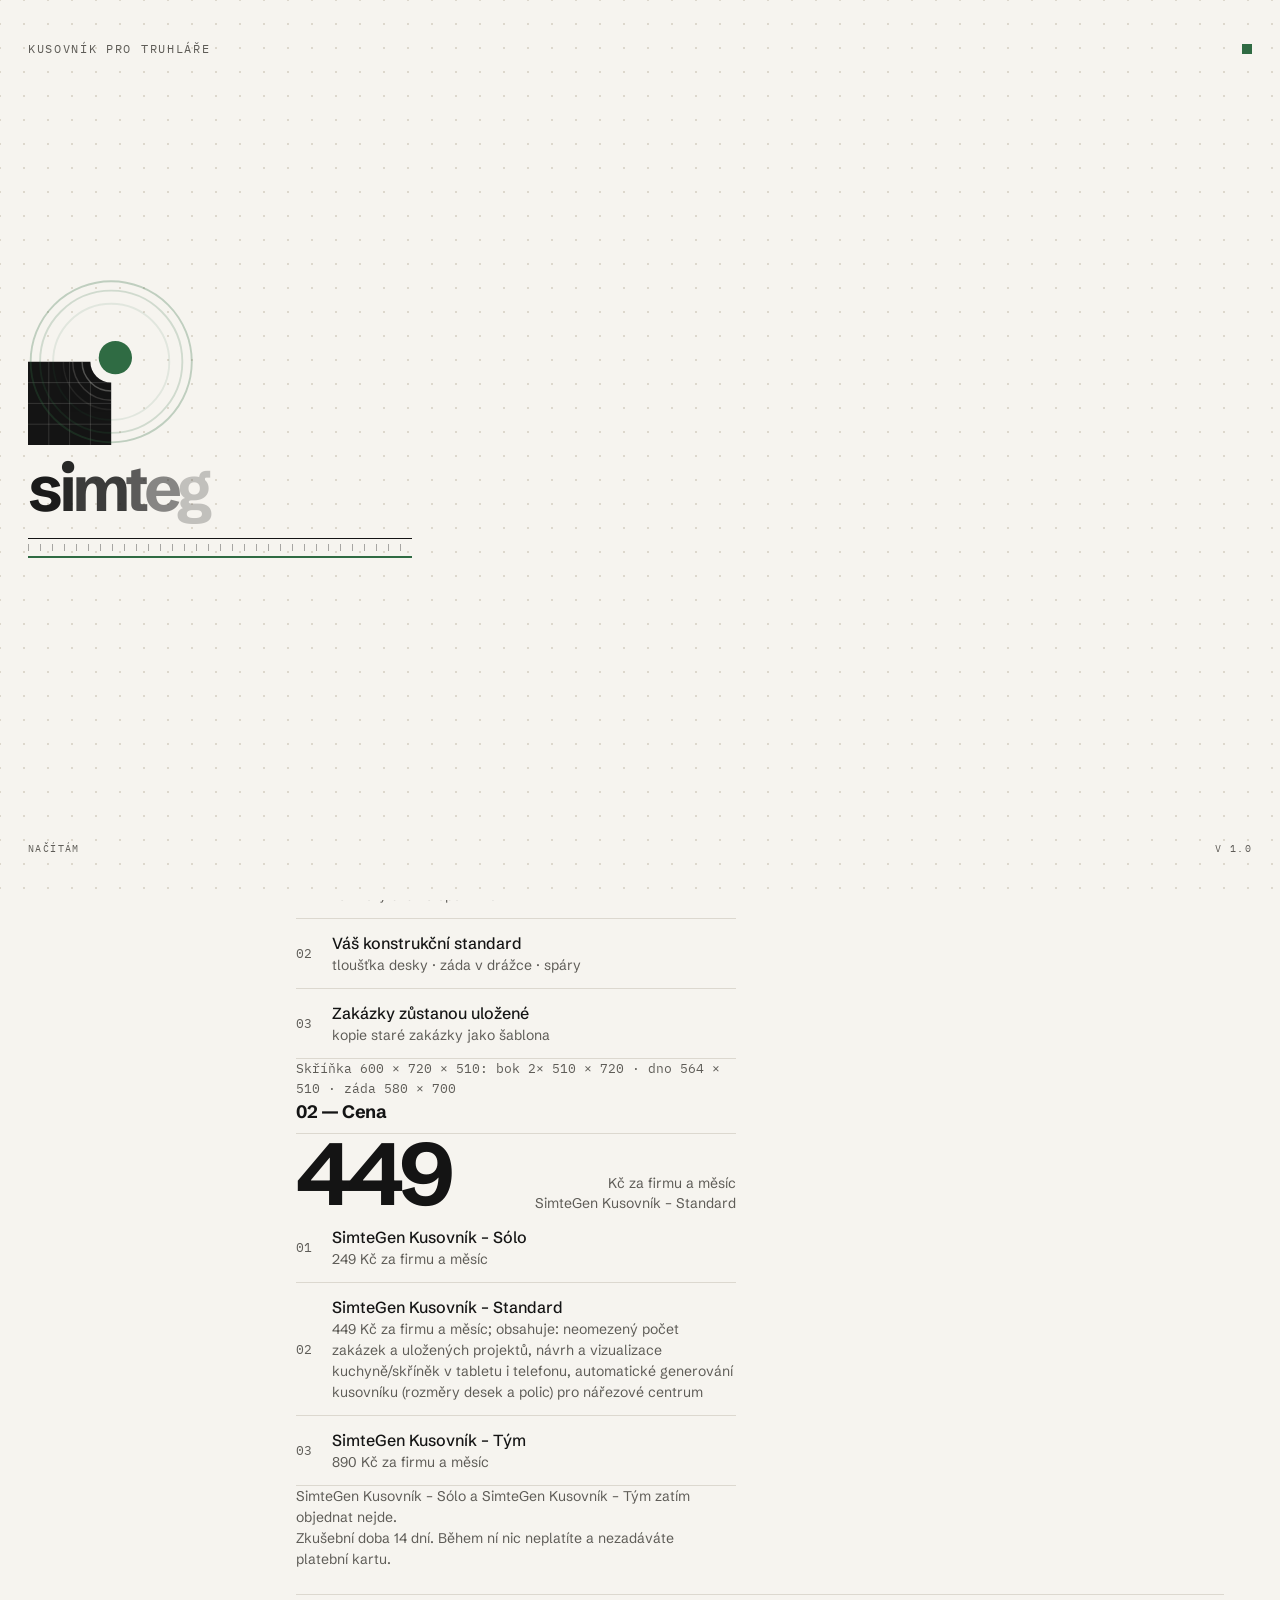
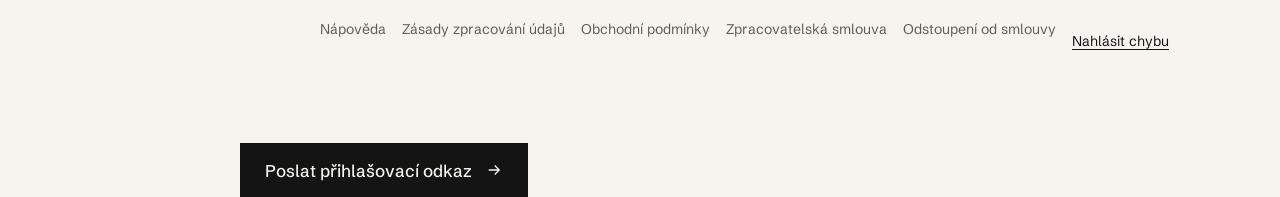
==== commit 91691bf5: "build 13: prvni verze" ====
--- a/web/index.html
+++ b/web/index.html
@@ -117,6 +117,7 @@
   <meta property="og:url" content="https://kusovnik.simtegen.com/">
   <meta property="og:image" content="https://kusovnik.simtegen.com/ikona-512.png">
   <meta name="twitter:card" content="summary">
+  <script type="application/ld+json">{"@context":"https://schema.org","@type":"WebApplication","name":"Kusovník pro truhláře","description":"Návrh kuchyní u zákazníka a kusovník desek pro nářezové centrum.","url":"https://kusovnik.simtegen.com/","image":"https://kusovnik.simtegen.com/ikona-512.png","inLanguage":"cs","operatingSystem":"Web, Android","provider":{"@type":"Organization","name":"SimteGen, s.r.o.","identifier":{"@type":"PropertyValue","propertyID":"IČO","value":"13980351"},"address":"Korunní 2569/108, Vinohrady, 101 00 Praha 10","email":"support@simtegen.com"},"offers":[{"@type":"Offer","name":"Předplatné","price":"449","priceCurrency":"CZK","priceSpecification":{"@type":"UnitPriceSpecification","price":449,"priceCurrency":"CZK","unitText":"měsíc","billingDuration":"P1M"}},{"@type":"Offer","name":"Zkušební období 14 dní","price":"0","priceCurrency":"CZK"}]}</script>
   <!-- /SEO -->
 </head>
 <body>
@@ -884,6 +885,7 @@
     // ── Obrazovka: úvod a přihlášení ───────────────────────────────────
     const PATICKA = `
         <div class="paticka">
+          <a href="napoveda.html">Nápověda</a>
           <a href="zasady.html">Zásady zpracování údajů</a>
           <a href="podminky.html">Obchodní podmínky</a>
           <a href="zpracovatelska-smlouva.html">Zpracovatelská smlouva</a>
@@ -1238,8 +1240,10 @@
 
     async function smazZakazku() {
       const z = stav.dokument.zakazka;
-      if (!confirm(`Opravdu smazat zakázku „${z.nazev}“ včetně stěn a kusovníků? `
-        + "Krok je nevratný.")) return;
+      // Server maže zakázku natvrdo, proto otázka místo vrácení.
+      if (!await SimteGen.potvrd(`Smazat zakázku „${z.nazev}“?`, {
+        popis: "Smaže se i se stěnami a kusovníky. Krok je nevratný.",
+        ano: "Smazat zakázku", nebezpecne: true })) return;
       const { ok, data } = await api(`/api/zakazky/${z.id}`, "DELETE")
         .catch(() => ({ ok: false, data: {} }));
       if (!ok) { toast(data.chyba || "Smazání se nepovedlo."); return; }
@@ -1356,11 +1360,21 @@
 
       pridejAkci($("akce-steny"), "Náhled a kontrola", "", () => jdi("nahled"));
       pridejAkci($("akce-steny"), "Smazat stěnu", "i se skříňkami na ní", () => {
-        if (!confirm(`Opravdu smazat ${stena.nazev} i se skříňkami?`)) return;
-        stav.dokument.steny.splice(index, 1);
+        const zakazkaId = stav.dokument.zakazka.id;
+        const [vyjmuta] = stav.dokument.steny.splice(index, 1);
         zmeneno();
-        toast("Stěna smazána.");
-        jdi("zakazka", { id: stav.dokument.zakazka.id }, true);
+        SimteGen.vratitelne("Stěna smazána.", () => {
+          // Dokument se po uložení na server vyměňuje — vrací se do aktuálního.
+          if (!stav.dokument || stav.dokument.zakazka.id !== zakazkaId) {
+            toast("Stěnu už vrátit nejde — zakázka je zavřená.");
+            return;
+          }
+          const kam = Math.min(index, stav.dokument.steny.length);
+          stav.dokument.steny.splice(kam, 0, vyjmuta);
+          zmeneno();
+          jdi("stena", { index: kam });
+        });
+        jdi("zakazka", { id: zakazkaId }, true);
       });
 
       $("st-uprava").addEventListener("click", () => {
@@ -2339,7 +2353,9 @@
     }
 
     async function smazUcet() {
-      if (!confirm("Opravdu smazat účet, všechny zakázky i kusovníky? Krok je nevratný.")) return;
+      if (!await SimteGen.potvrd("Smazat účet a všechna data?", {
+        popis: "Smažou se všechny zakázky i kusovníky. Krok je nevratný.",
+        ano: "Smazat účet", nebezpecne: true })) return;
       const { ok, data } = await api("/api/ucet/smazat", "POST")
         .catch(() => ({ ok: false, data: {} }));
       if (!ok) { toast(data.chyba || "Smazání se nepovedlo."); return; }
--- a/web/styl.css
+++ b/web/styl.css
@@ -439,6 +439,21 @@
 /* ── Stavy obrazovky (prázdný, načítání, chyba, úspěch) ───────────── */
 .prazdno { display: flex; flex-direction: column; align-items: flex-start; gap: var(--mezera-3); padding: var(--mezera-6) var(--mezera-5); border: 1px dashed var(--barva-linka-2); background: var(--barva-papir); }
 .prazdno .ikona-velka { width: 40px; height: 40px; color: var(--barva-tuzka); }
+/* First-run guide (SimteGen.pruvodce): numbered steps, the current one in
+   ink with its button, done ones ticked and quiet. */
+.pruvodce { list-style: none; margin: 0; padding: 0; display: flex; flex-direction: column; gap: var(--mezera-3);
+  counter-reset: krok; width: 100%; max-width: 32rem; }
+.pruvodce li { counter-increment: krok; display: grid; grid-template-columns: 2rem 1fr; gap: var(--mezera-1) var(--mezera-3);
+  align-items: start; color: var(--barva-tuzka); }
+.pruvodce li::before { content: counter(krok); grid-row: span 2; width: 2rem; height: 2rem; display: grid; place-items: center;
+  border: 1px solid var(--barva-linka-2); font-family: var(--pismo-mono); font-size: var(--velikost-4); }
+.pruvodce li[aria-current="step"] { color: var(--barva-inkoust); font-weight: 500; }
+.pruvodce li[aria-current="step"]::before { border-color: var(--barva-inkoust); background: var(--barva-inkoust); color: var(--barva-papir); }
+.pruvodce li.hotovo::before { content: "✓"; border-color: var(--barva-uspech); color: var(--barva-uspech); }
+.pruvodce li > .tlacitko, .pruvodce li > button { grid-column: 2; justify-self: start; }
+/* Only the current step acts — in CSS, so the screen has one main action
+   before (and without) SimteGen.pruvodce running. */
+.pruvodce li:not([aria-current="step"]) > .tlacitko, .pruvodce li:not([aria-current="step"]) > button { display: none; }
 .kostra { background: linear-gradient(90deg, var(--barva-plocha-2), var(--barva-list), var(--barva-plocha-2)); background-size: 200% 100%; animation: kostra 1.2s linear infinite; min-height: 1rem; }
 @keyframes kostra { from { background-position: 100% 0; } to { background-position: -100% 0; } }
 .hlaska { padding: var(--mezera-3) var(--mezera-4); border: 1px solid currentColor; font-size: var(--velikost-4); }
@@ -490,6 +505,8 @@
 html:not(.sg-ukazka) [data-ukazka] { display: none !important; }
 .sg-play { display: flex; flex-direction: column; gap: var(--mezera-3); }
 .sg-play-nabidka { display: flex; flex-direction: column; gap: var(--mezera-2); padding-top: var(--mezera-3); border-top: 1px solid var(--barva-linka); }
+.sg-recenze { display: flex; flex-direction: column; gap: var(--mezera-3); margin-bottom: var(--mezera-4); padding: var(--mezera-4); background: var(--barva-list); border: 1px solid var(--barva-linka); border-left: 2px solid var(--barva-inkoust); }
+.sg-recenze-akce { display: flex; flex-wrap: wrap; gap: var(--mezera-2); }
 .sg-play-cena { font-size: 1.375rem; font-weight: 700; letter-spacing: -0.03em; color: var(--barva-inkoust); }
 .sg-ukazka-pruh { display: flex; flex-wrap: wrap; align-items: center; justify-content: space-between; gap: var(--mezera-2) var(--mezera-3); padding: var(--mezera-3) var(--mezera-4); padding-top: calc(var(--mezera-3) + env(safe-area-inset-top)); background: var(--barva-list); border-bottom: 1px solid var(--barva-inkoust); font-size: var(--velikost-4); color: var(--barva-inkoust); }
 
@@ -519,6 +536,13 @@
 
 /* ── Pomocné ──────────────────────────────────────────────────────── */
 [hidden] { display: none !important; }
+/* An icon from the set (web/ikony.svg) next to text: the size of the text,
+   sitting on its line. Navigation and tool bars size theirs themselves. */
+.ikonka { width: 1.25em; height: 1.25em; flex: none; vertical-align: -0.25em; }
+/* For the screen reader only: the drawing's parts as a list (DESIGN.md,
+   Klávesnice a čtečka). Not display:none — that would hide it from it too. */
+.jen-ctecka { position: absolute; width: 1px; height: 1px; padding: 0; margin: -1px; overflow: hidden;
+  clip: rect(0 0 0 0); clip-path: inset(50%); white-space: nowrap; border: 0; }
 .titulek-velky { font-size: clamp(2.25rem, 8vw, 3.75rem); font-weight: 700; letter-spacing: -0.05em; line-height: 0.98; }
 .titulek-cena { font-size: 1.75rem; font-weight: 700; letter-spacing: -0.035em; color: var(--barva-inkoust); }
 .paticka { display: flex; flex-wrap: wrap; gap: var(--mezera-2) var(--mezera-4); padding: var(--mezera-5) var(--mezera-5) calc(var(--mezera-5) + env(safe-area-inset-bottom)); border-top: 1px solid var(--barva-linka); font-size: var(--velikost-4); }
@@ -617,7 +641,7 @@
   body { background: #ffffff; font-size: 11pt; }
   .appka { display: block; min-height: 0; }
   .navigace, .lista-dole, .paticka, .toast, .panel, .panel-pozadi, .sg-start, .sg-pruhy,
-  .sg-ukazka-pruh, .nahlasit-chybu, .nastroje, .vlastnosti, .zpet, .tlacitko, .barvy,
+  .sg-ukazka-pruh, .sg-recenze, .nahlasit-chybu, .nastroje, .vlastnosti, .zpet, .tlacitko, .barvy,
   [data-tisk], [data-netisknout] { display: none !important; }
   /* The product's name heads the page — also on a tool screen, whose
      phone layout hides the header (paper is narrower than 768 px). */
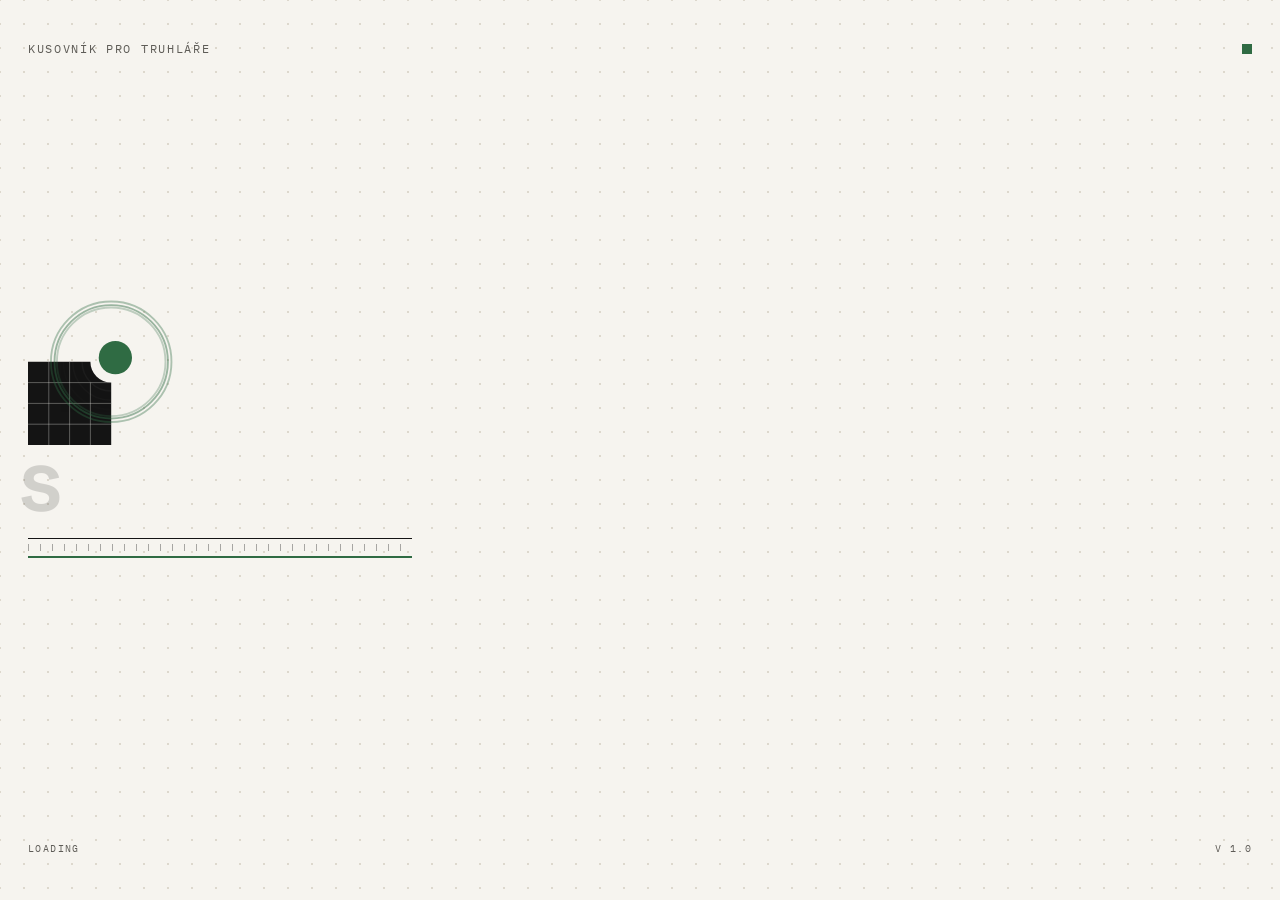
==== commit 5e5710eb: "build 16: rozpracovano (kontrola manifestu (CI): neprošlo)" ====
--- a/web/index.html
+++ b/web/index.html
@@ -8,6 +8,9 @@
   <meta name="viewport" content="width=device-width, initial-scale=1, viewport-fit=cover, interactive-widget=resizes-content">
   <meta name="application-name" content="Kusovník pro truhláře">
   <meta name="simtegen-verze" content="1.0">
+  <!-- Česky i anglicky: slova jsou ve web/texty.js, volbu jazyka dělá
+       simtegen.js (DESIGN.md, Jazyky a měny). -->
+  <meta name="simtegen-jazyky" content="cs en">
   <title>Kusovník pro truhláře</title>
   <link rel="stylesheet" href="styl.css">
   <link rel="stylesheet" href="produkt.css">
@@ -108,39 +111,40 @@
   <!-- aplikace: vykresli_aplikaci.py -->
   <link rel="manifest" href="/manifest.webmanifest">
   <!-- SEO: GENEROVÁNO z data-manifest.json (vykresli_seo.py) — needituj ručně -->
-  <meta name="description" content="Návrh kuchyní u zákazníka a kusovník desek pro nářezové centrum.">
+  <meta name="description" content="Návrh kuchyní a skříněk u zákazníka v tabletu nebo telefonu a kusovník desek a polic pro nářezové centrum — pro truhláře.">
   <link rel="canonical" href="https://kusovnik.simtegen.com/">
   <meta property="og:type" content="website">
   <meta property="og:locale" content="cs_CZ">
   <meta property="og:title" content="Kusovník pro truhláře">
-  <meta property="og:description" content="Návrh kuchyní u zákazníka a kusovník desek pro nářezové centrum.">
+  <meta property="og:description" content="Návrh kuchyní a skříněk u zákazníka v tabletu nebo telefonu a kusovník desek a polic pro nářezové centrum — pro truhláře.">
   <meta property="og:url" content="https://kusovnik.simtegen.com/">
   <meta property="og:image" content="https://kusovnik.simtegen.com/ikona-512.png">
   <meta name="twitter:card" content="summary">
-  <script type="application/ld+json">{"@context":"https://schema.org","@type":"WebApplication","name":"Kusovník pro truhláře","description":"Návrh kuchyní u zákazníka a kusovník desek pro nářezové centrum.","url":"https://kusovnik.simtegen.com/","image":"https://kusovnik.simtegen.com/ikona-512.png","inLanguage":"cs","operatingSystem":"Web, Android","provider":{"@type":"Organization","name":"SimteGen, s.r.o.","identifier":{"@type":"PropertyValue","propertyID":"IČO","value":"13980351"},"address":"Korunní 2569/108, Vinohrady, 101 00 Praha 10","email":"support@simtegen.com"},"offers":[{"@type":"Offer","name":"Předplatné","price":"449","priceCurrency":"CZK","priceSpecification":{"@type":"UnitPriceSpecification","price":449,"priceCurrency":"CZK","unitText":"měsíc","billingDuration":"P1M"}},{"@type":"Offer","name":"Zkušební období 14 dní","price":"0","priceCurrency":"CZK"}]}</script>
+  <script type="application/ld+json">{"@context":"https://schema.org","@type":"WebApplication","name":"Kusovník pro truhláře","description":"Návrh kuchyní a skříněk u zákazníka v tabletu nebo telefonu a kusovník desek a polic pro nářezové centrum — pro truhláře.","url":"https://kusovnik.simtegen.com/","image":"https://kusovnik.simtegen.com/ikona-512.png","inLanguage":"cs","operatingSystem":"Web, Android","provider":{"@type":"Organization","name":"SimteGen, s.r.o.","identifier":{"@type":"PropertyValue","propertyID":"IČO","value":"13980351"},"address":"Korunní 2569/108, Vinohrady, 101 00 Praha 10","email":"support@simtegen.com"},"offers":[{"@type":"Offer","name":"Předplatné","price":"449","priceCurrency":"CZK","priceSpecification":{"@type":"UnitPriceSpecification","price":449,"priceCurrency":"CZK","unitText":"měsíc","billingDuration":"P1M"}},{"@type":"Offer","name":"Zkušební období 14 dní","price":"0","priceCurrency":"CZK"}]}</script>
   <!-- /SEO -->
 </head>
 <body>
   <script src="simtegen.js"></script>
+  <script src="texty.js"></script>
   <div class="appka">
-    <nav class="navigace" aria-label="Hlavní menu">
+    <nav class="navigace" aria-label="Hlavní menu" data-t-aria-label="nav.menu">
       <a class="znacka" href="/" aria-label="SimteGen">
-        <span class="znacka-ctverec"></span><span class="znacka-slovo">simtegen</span></a>
-      <button type="button" data-cil="zakazky" aria-current="page"><svg class="ikona-svg"
+        <span class="znacka-ctverec"></span><span class="znacka-slovo">SimteGen</span></a>
+      <button type="button" data-cil="zakazky" aria-current="page" data-t="nav.zakazky"><svg class="ikona-svg"
         viewBox="0 0 24 24" fill="none" stroke="currentColor" stroke-width="1.6"
         stroke-linecap="round" stroke-linejoin="round" aria-hidden="true"><rect x="3" y="4"
         width="18" height="16"/><path d="M3 12h18M12 4v16M10.2 8.6v1.6M10.2 14.4v1.6M13.8 8.6v1.6M13.8 14.4v1.6"/>
         </svg>Zakázky</button>
-      <button type="button" data-cil="standard"><svg class="ikona-svg" viewBox="0 0 24 24"
+      <button type="button" data-cil="standard" data-t="nav.standard"><svg class="ikona-svg" viewBox="0 0 24 24"
         fill="none" stroke="currentColor" stroke-width="1.6" stroke-linecap="round"
         stroke-linejoin="round" aria-hidden="true"><rect x="2" y="8" width="20" height="8"/>
         <path d="M6.5 8v3.2M10 8v4.6M13.5 8v3.2M17 8v4.6"/></svg>Standard</button>
-      <button type="button" data-cil="ucet"><svg class="ikona-svg" viewBox="0 0 24 24"
+      <button type="button" data-cil="ucet" data-t="nav.ucet"><svg class="ikona-svg" viewBox="0 0 24 24"
         fill="none" stroke="currentColor" stroke-width="1.6" stroke-linecap="round"
         stroke-linejoin="round" aria-hidden="true"><circle cx="12" cy="8" r="3.4"/>
         <path d="M4.8 20c0-3.7 3.2-5.8 7.2-5.8s7.2 2.1 7.2 5.8"/></svg>Účet</button>
       <span class="mezera"></span>
-      <button type="button" class="nahlasit-chybu"><svg class="ikona-svg" viewBox="0 0 24 24"
+      <button type="button" class="nahlasit-chybu" data-t="nav.nahlasit"><svg class="ikona-svg" viewBox="0 0 24 24"
         fill="none" stroke="currentColor" stroke-width="1.6" stroke-linecap="round"
         stroke-linejoin="round" aria-hidden="true"><path d="M12 4.5 2.8 19.5h18.4Z"/>
         <path d="M12 10v4M12 16.8v.4"/></svg>Nahlásit chybu</button>
@@ -148,12 +152,14 @@
     </nav>
 
     <header class="hlavicka">
-      <button type="button" class="tlacitko ikona skryte" id="zpet" aria-label="Zpět">
+      <button type="button" class="tlacitko ikona skryte" id="zpet" aria-label="Zpět"
+        data-t-aria-label="nav.zpet">
         <svg class="ikona-svg" viewBox="0 0 24 24" fill="none" stroke="currentColor"
           stroke-width="1.6" stroke-linecap="round" stroke-linejoin="round" aria-hidden="true">
           <path d="M14.5 5 7.5 12l7 7"/></svg></button>
       <h1 id="titulek">Kusovník pro truhláře</h1>
-      <button type="button" class="nahlasit-chybu jen-telefon" aria-label="Nahlásit chybu">
+      <button type="button" class="nahlasit-chybu jen-telefon" aria-label="Nahlásit chybu"
+        data-t-aria-label="nav.nahlasit">
         <svg class="ikona-svg" viewBox="0 0 24 24" fill="none" stroke="currentColor"
           stroke-width="1.6" stroke-linecap="round" stroke-linejoin="round" aria-hidden="true">
           <path d="M12 4.5 2.8 19.5h18.4Z"/><path d="M12 10v4M12 16.8v.4"/></svg></button>
@@ -161,7 +167,7 @@
 
     <main class="obsah" id="obsah">
       <section class="obrazovka aktivni" id="o-nacitani" aria-live="polite">
-        <p class="stitek">Načítám</p>
+        <p class="stitek" data-t="sg.nacitam">Načítám</p>
         <div class="kostra kostra-nadpis"></div>
         <div class="kostra kostra-radka"></div>
         <div class="kostra kostra-karta"></div>
@@ -178,8 +184,10 @@
           <div class="karta vykres">
             <div id="uvod-prihlaseni"></div>
             <div class="uvod-ukazka">
-              <button type="button" class="tlacitko vedlejsi" data-ukazka>Vyzkoušet ukázku</button>
-              <p class="popisek">Bez registrace: vymyšlená kuchyň s kusovníkem, na 24 hodin.</p>
+              <button type="button" class="tlacitko vedlejsi" data-ukazka
+                data-t="uvod.ukazka">Vyzkoušet ukázku</button>
+              <p class="popisek" data-t="uvod.ukazka_popis">Bez registrace: vymyšlená kuchyň
+                s kusovníkem, na 24 hodin.</p>
             </div>
           </div>
         </div>
@@ -216,6 +224,9 @@
     // si aplikace bere ze stejného souboru jako server (web/kolize.js), aby
     // se varování na obrazovce nerozešla s varováními v uloženém kusovníku.
     import { TYPY_SKRINEK, celeCislo, svislyRozsah, zkontrolujStenu } from "./kolize.js";
+    // Anglická slova oboru (díly, olepení, hlášky kontroly) sdílí obrazovka
+    // s CSV ze serveru — stejný důvod jako u kolize.js.
+    import { TYPY_SKRINEK_EN, dilEn, hranyEn, hlaskaEn, materialEn } from "./texty-oboru.js";
 
     // Tohle je jen ZOBRAZENÍ ceny. Závazný ceník je na serveru (cenik.js) —
     // podle něj se počítá částka objednávky a číslo odtud slouží jen jako
@@ -241,7 +252,6 @@
         popis: "890 Kč za firmu a měsíc" },
     ];
     window.ZKUSEBNI_DOBA = "Zkušební doba 14 dní";
-    const CENIK = window.CENIK;
     const VARIANTY = window.CENIK_VARIANTY;
 
     const KLIC_KONCEPTU = "rozpracovana-zakazka";
@@ -250,7 +260,42 @@
     const esc = (text) => String(text ?? "").replace(/[&<>"']/g, (z) =>
       ({ "&": "&amp;", "<": "&lt;", ">": "&gt;", '"': "&quot;", "'": "&#39;" }[z]));
     const cislo = celeCislo;
-    const datum = (unix) => new Date(unix * 1000).toLocaleDateString("cs-CZ");
+    // Datum, číslo i částku píše šablona — v angličtině „9 Nov“, „0.52“, „CZK 449“.
+    const datum = (unix) => SimteGen.datum(unix);
+
+    // ── Jazyk ──────────────────────────────────────────────────────────
+    // Texty obrazovek jsou ve web/texty.js (česky i anglicky) a píšou se přes
+    // SimteGen.t. Data truhláře (názvy zakázek, stěn, desek) se nepřekládají;
+    // slova, která do dat píše aplikace sama (díly, olepení, hlášky kontroly),
+    // přeloží texty-oboru.js až při zobrazení.
+    const anglicky = () => SimteGen.jazyk() === "en";
+    const typSkrinky = (typ) =>
+      (anglicky() ? TYPY_SKRINEK_EN[typ] : TYPY_SKRINEK[typ]) || SimteGen.t("skrinka.nazev");
+    const nazevDilu = (nazev) => (anglicky() ? dilEn(nazev) : nazev);
+    const popisHran = (popis) => (anglicky() ? hranyEn(popis) : popis);
+    const nazevMaterialu = (nazev) => (anglicky() ? materialEn(nazev) : nazev);
+    const textHlasky = (text) => (anglicky() ? hlaskaEn(text) : text);
+
+    // Hláška ze serveru je česky. Anglická stránka ukáže místo ní svou větu
+    // pro danou akci — truhlář má vědět, co se stalo a co s tím.
+    function chybaServeru(data, klic) {
+      return !anglicky() && data && data.chyba ? data.chyba : SimteGen.t(klic);
+    }
+
+    // Přepnutí jazyka: simtegen.js si volbu zapamatuje a stránku načte znovu
+    // přes location.replace(adresa). Aplikace má ale v adrese vždy #obrazovku,
+    // a na adresu, která se liší jen kotvou, prohlížeč stránku znovu nenačte —
+    // přepínač by vypadal mrtvý. Proto se před jeho klepnutím do adresy dočasně
+    // vloží ?jazyk=…, který simtegen.js zase smaže: adresa se pak liší a stránka
+    // se načte. Kotva zůstane, takže start() vrátí stejnou obrazovku.
+    document.addEventListener("click", (udalost) => {
+      const tlacitko = udalost.target.closest && udalost.target.closest("[data-prepinac-jazyka] button");
+      if (!tlacitko || tlacitko.getAttribute("aria-pressed") === "true") return;
+      const adresa = new URL(location.href);
+      if (adresa.searchParams.has("jazyk")) return;
+      adresa.searchParams.set("jazyk", SimteGen.jazyk());
+      history.replaceState(history.state, "", adresa.toString());
+    }, true);
 
     // Ikony kreslené jedním tahem na mřížce 24, tah 1,6 — z tématu dílny.
     const IKONY = {
@@ -272,8 +317,9 @@
         aria-hidden="true">${IKONY[nazev] || ""}</svg>`;
     }
 
-    function sekce(cisloSekce, nazev, akce) {
-      return `<div class="sekce-titulek"><span>${cisloSekce} — ${esc(nazev)}</span>${
+    // Nadpis sekce obyčejnými slovy (DESIGN.md v3: bez čísel „01 —“).
+    function sekce(nazev, akce) {
+      return `<div class="sekce-titulek"><span>${esc(nazev)}</span>${
         akce ? `<button type="button" data-sekce="${esc(akce.klic)}">${esc(akce.popisek)} →</button>` : ""
       }</div>`;
     }
@@ -312,7 +358,7 @@
       });
       const data = await odpoved.json().catch(() => ({}));
       if (odpoved.status === 402) {
-        toast("Předplatné vypršelo — podrobnosti najdete u účtu.");
+        toast(SimteGen.t("predplatne.vyprselo_toast"));
         jdi("ucet");
       }
       return { ok: odpoved.ok, status: odpoved.status, data };
@@ -332,25 +378,39 @@
     // Vlastní historie: aplikace běží bez adresního řádku, takže hardwarové
     // tlačítko zpět na Androidu musí mít co vracet. Každá obrazovka proto
     // přidá záznam do history a reaguje na popstate.
+    // titulek = klíč ve web/texty.js
     const OBRAZOVKY = {
-      uvod: { titulek: "Kusovník pro truhláře", vykresli: vykresliUvod },
-      zakazky: { titulek: "Zakázky", vykresli: vykresliZakazky },
-      zakazka: { titulek: "Zakázka", zpet: true, vykresli: vykresliZakazku },
-      stena: { titulek: "Stěna", zpet: true, vykresli: vykresliStenu },
-      nahled: { titulek: "Náhled", zpet: true, vykresli: vykresliNahled },
-      kusovnik: { titulek: "Kusovník", zpet: true, vykresli: vykresliKusovnik },
-      standard: { titulek: "Můj standard", vykresli: vykresliStandard },
-      ucet: { titulek: "Účet", vykresli: vykresliUcet },
+      uvod: { titulek: "obrazovka.uvod", vykresli: vykresliUvod },
+      zakazky: { titulek: "obrazovka.zakazky", vykresli: vykresliZakazky },
+      zakazka: { titulek: "obrazovka.zakazka", zpet: true, vykresli: vykresliZakazku },
+      stena: { titulek: "obrazovka.stena", zpet: true, vykresli: vykresliStenu },
+      nahled: { titulek: "obrazovka.nahled", zpet: true, vykresli: vykresliNahled },
+      kusovnik: { titulek: "obrazovka.kusovnik", zpet: true, vykresli: vykresliKusovnik },
+      standard: { titulek: "obrazovka.standard", vykresli: vykresliStandard },
+      ucet: { titulek: "obrazovka.ucet", vykresli: vykresliUcet },
     };
     const KORENOVE = { zakazky: 1, standard: 1, ucet: 1 };
+    // Obrazovky uvnitř zakázky: v adrese nesou číslo zakázky (#nahled/12,
+    // #stena/12/0), aby je start() po novém načtení stránky — přepnutí
+    // jazyka, obnovení v prohlížeči — otevřel znovu na stejném místě.
+    const VNITRNI = { zakazka: 1, stena: 1, nahled: 1, kusovnik: 1 };
 
     let aktualni = { nazev: "uvod", parametry: {} };
+
+    function adresaObrazovky(nazev, parametry) {
+      const zakazka = nazev === "zakazka" ? Number(parametry.id)
+        : stav.dokument ? stav.dokument.zakazka.id : 0;
+      if (!VNITRNI[nazev] || !zakazka) return "#" + nazev;
+      if (nazev === "stena") return `#stena/${zakazka}/${cislo(parametry.index, stav.stenaIndex)}`;
+      return `#${nazev}/${zakazka}`;
+    }
 
     function jdi(nazev, parametry, nahradit) {
       const kam = { nazev, parametry: parametry || {} };
       const stavHistorie = { obrazovka: nazev, parametry: kam.parametry };
-      if (nahradit) history.replaceState(stavHistorie, "", "#" + nazev);
-      else history.pushState(stavHistorie, "", "#" + nazev);
+      const adresa = adresaObrazovky(nazev, kam.parametry);
+      if (nahradit) history.replaceState(stavHistorie, "", adresa);
+      else history.pushState(stavHistorie, "", adresa);
       zobraz(kam);
     }
 
@@ -359,7 +419,7 @@
       const def = OBRAZOVKY[kam.nazev] || OBRAZOVKY.zakazky;
       document.querySelectorAll(".obrazovka").forEach((o) =>
         o.classList.toggle("aktivni", o.id === "o-" + kam.nazev));
-      $("titulek").textContent = def.titulek;
+      $("titulek").textContent = SimteGen.t(def.titulek);
       // .skryte, ne atribut hidden: komponenty návrhového systému mají
       // display v třídě, a ta by atribut přebila.
       $("zpet").classList.toggle("skryte", !def.zpet);
@@ -436,12 +496,11 @@
     function nutnePrihlaseni(cil) {
       if (stav.ja && stav.ja.prihlasen) return false;
       cil.innerHTML = `<div class="prazdno">${ikona("linka")}
-        <p>Nejste přihlášeni. Na úvodní obrazovce zadejte e-mail — pošleme vám
-        jednorázový odkaz a vaše zakázky i standard se zase objeví.</p></div>`;
+        <p>${esc(SimteGen.t("prihlaseni.nutne"))}</p></div>`;
       const tlacitko = document.createElement("button");
       tlacitko.type = "button";
       tlacitko.className = "tlacitko";
-      tlacitko.textContent = "Na úvodní obrazovku";
+      tlacitko.textContent = SimteGen.t("prihlaseni.na_uvod");
       tlacitko.addEventListener("click", () => jdi("uvod"));
       cil.querySelector(".prazdno").appendChild(tlacitko);
       nastavListu([]);
@@ -478,7 +537,8 @@
       panel.setAttribute("role", "dialog");
       panel.setAttribute("aria-modal", "true");
       panel.setAttribute("aria-label", titulek);
-      panel.innerHTML = `<p class="stitek">Úprava</p><h2>${esc(titulek)}</h2>${obsahHtml}`;
+      panel.innerHTML = `<p class="stitek">${esc(SimteGen.t("panel.uprava"))}</p>
+        <h2>${esc(titulek)}</h2>${obsahHtml}`;
       misto.appendChild(pozadi);
       misto.appendChild(panel);
       if (pripoj) pripoj(panel);
@@ -568,14 +628,13 @@
       document.querySelectorAll("[data-ulozeni]").forEach((prvek) => {
         if (stav.ukladani === "cisto") {
           prvek.className = "rozmer";
-          prvek.textContent = "Uloženo";
+          prvek.textContent = SimteGen.t("ulozeni.ulozeno");
         } else if (stav.ukladani === "ceka") {
           prvek.className = "rozmer";
-          prvek.textContent = "Ukládám…";
+          prvek.textContent = SimteGen.t("ulozeni.ukladam");
         } else {
           prvek.className = "hlaska varovani";
-          prvek.textContent = "Zatím neuloženo — měření máte v telefonu, "
-            + "uložíme ho, jakmile bude signál.";
+          prvek.textContent = SimteGen.t("ulozeni.neulozeno");
         }
       });
     }
@@ -770,8 +829,8 @@
 
       return `<svg class="vykres-plocha${uprava ? " uprava" : ""}"
         viewBox="${-okraj} ${-okraj} ${D + 2 * okraj} ${V + okraj + kota * 1.3}"
-        role="img" aria-label="Pohled na stěnu ${esc(stena.nazev || "")}, ${D} krát ${V}
-        milimetrů, ${skrinky.length} skříněk">${c.join("")}</svg>`;
+        role="img" aria-label="${esc(SimteGen.t("vykres.pohled_popis", {
+          nazev: stena.nazev || "", delka: D, vyska: V, pocet: skrinky.length }))}">${c.join("")}</svg>`;
     }
 
     function nakresliPudorys(steny) {
@@ -843,20 +902,24 @@
         <line x1="0" y1="0" x2="0" y2="140" stroke="var(--barva-tuzka-3)" stroke-width="24"/>
         </pattern></defs>`;
       return `<svg class="vykres-plocha" viewBox="${minX} ${minY} ${sirka} ${vyska}" role="img"
-        aria-label="Půdorys místnosti">${defs}${zdi.join("")}${kusy.join("")}</svg>`;
+        aria-label="${esc(SimteGen.t("vykres.pudorys_popis"))}">${defs}${zdi.join("")}${kusy.join("")}</svg>`;
     }
 
     // Pořadí položek odpovídá barvám, které jim styl.css dá: inkoust,
     // tužka, linka — tedy skříňka, okno, police.
     function legenda() {
-      return `<ul class="legenda"><li>Skříňka</li><li>Okno a dveře</li>
-        <li>Police (skrytá hrana)</li></ul>`;
+      return `<ul class="legenda"><li>${esc(SimteGen.t("legenda.skrinka"))}</li>
+        <li>${esc(SimteGen.t("legenda.otvory"))}</li>
+        <li>${esc(SimteGen.t("legenda.police"))}</li></ul>`;
     }
 
     // Kontrola stěny je JEDNA funkce sdílená se serverem (web/kolize.js);
     // tohle je jen zkratka, aby se nemusely pokaždé vypisovat skříňky.
+    // Hlášky přicházejí česky (stejné věty jdou do uloženého kusovníku);
+    // na anglické obrazovce se přeloží až tady.
     function kontrolaSteny(stena) {
-      return zkontrolujStenu(stena, stena.skrinky || [], stav.standard);
+      const vysledek = zkontrolujStenu(stena, stena.skrinky || [], stav.standard);
+      return { kolizni: vysledek.kolizni, hlasky: vysledek.hlasky.map(textHlasky) };
     }
 
     // Ukázková stěna pro úvodní obrazovku. Kreslí ji TÝŽ kód jako zakázky,
@@ -883,15 +946,37 @@
     };
 
     // ── Obrazovka: úvod a přihlášení ───────────────────────────────────
-    const PATICKA = `
-        <div class="paticka">
+    // Odkaz na nápovědu hlídá vykresli_napovedu.py přesně v tomhle tvaru,
+    // proto je česká patička napsaná doslova. Právní texty a nápověda jsou
+    // jen česky — anglická patička to řekne a odkazy vedou na tytéž stránky.
+    // Přepínač jazyka kreslí simtegen.js do [data-prepinac-jazyka].
+    function paticka(sPrepinacem) {
+      const odkazy = anglicky() ? `
+          <a href="napoveda.html">${esc(SimteGen.t("paticka.napoveda"))}</a>
+          <a href="zasady.html">${esc(SimteGen.t("paticka.zasady"))}</a>
+          <a href="podminky.html">${esc(SimteGen.t("paticka.podminky"))}</a>
+          <a href="zpracovatelska-smlouva.html">${esc(SimteGen.t("paticka.smlouva"))}</a>
+          <a href="odstoupeni-formular.html">${esc(SimteGen.t("paticka.odstoupeni"))}</a>` : `
           <a href="napoveda.html">Nápověda</a>
           <a href="zasady.html">Zásady zpracování údajů</a>
           <a href="podminky.html">Obchodní podmínky</a>
           <a href="zpracovatelska-smlouva.html">Zpracovatelská smlouva</a>
-          <a href="odstoupeni-formular.html">Odstoupení od smlouvy</a>
-          <button type="button" class="nahlasit-chybu">Nahlásit chybu</button>
+          <a href="odstoupeni-formular.html">Odstoupení od smlouvy</a>`;
+      return `
+        ${anglicky() ? `<p class="popisek">${esc(SimteGen.t("paticka.jen_cesky"))}</p>` : ""}
+        ${sPrepinacem ? "<div data-prepinac-jazyka></div>" : ""}
+        <div class="paticka">${odkazy}
+          <button type="button" class="nahlasit-chybu">${esc(SimteGen.t("nav.nahlasit"))}</button>
         </div>`;
+    }
+
+    // Popis varianty se ukazuje přesně tak, jak ho majitel schválil; anglická
+    // stránka má jeho překlad se stejnou cenou.
+    function popisVarianty(v) {
+      return anglicky()
+        ? SimteGen.t(`cenik.popis_${v.klic}`, { cena: SimteGen.kc(v.mesic) })
+        : v.popis;
+    }
 
     /** Ceník přesně podle schválení — řádek na variantu, nic dopočítaného. */
     function cenikSeznam() {
@@ -899,60 +984,58 @@
       return `<ul class="seznam">${VARIANTY.map((v, i) => `
           <li class="radek"><span class="poradi">${String(i + 1).padStart(2, "0")}</span>
             <span class="hlavni"><strong>${esc(v.nazev)}</strong>
-            <span>${esc(v.popis)}</span></span></li>`).join("")}</ul>
-        ${neobjednatelne.length ? `<p class="popisek">${esc(neobjednatelne.join(" a "))}
-          zatím objednat nejde.</p>` : ""}`;
+            <span>${esc(popisVarianty(v))}</span></span></li>`).join("")}</ul>
+        ${neobjednatelne.length ? `<p class="popisek">${esc(SimteGen.t("cenik.zatim_nejde",
+          { varianty: neobjednatelne.join(SimteGen.t("cenik.spojka")) }))}</p>` : ""}`;
     }
 
     function vykresliUvod() {
       const standard = VARIANTY.find((v) => v.klic === "standard");
+      const ukazka = { ...UKAZKOVA_STENA, nazev: SimteGen.t("uvod.ukazka_stena") };
       $("uvod-levy").innerHTML = `
-        <p class="stitek">Pro truhláře, kteří měří u zákazníka</p>
-        <h2 class="titulek-velky">Kuchyň změříte na místě, kusovník máte hned</h2>
+        <p class="stitek">${esc(SimteGen.t("uvod.stitek"))}</p>
+        <h2 class="titulek-velky">${esc(SimteGen.t("uvod.nadpis"))}</h2>
         <div class="karta vykres">
-          ${nakresliPohled(UKAZKOVA_STENA, null, null)}
+          ${nakresliPohled(ukazka, null, null)}
           ${legenda()}
         </div>
-        ${sekce("01", "Co to dělá")}
+        ${sekce(SimteGen.t("uvod.co_dela"))}
         <ul class="seznam">
           <li class="radek"><span class="poradi">01</span><span class="hlavni">
-            <strong>Kusovník místo přepisování</strong>
-            <span>rozměry dílů i olepení hran</span></span></li>
+            <strong>${esc(SimteGen.t("uvod.bod1"))}</strong>
+            <span>${esc(SimteGen.t("uvod.bod1_popis"))}</span></span></li>
           <li class="radek"><span class="poradi">02</span><span class="hlavni">
-            <strong>Váš konstrukční standard</strong>
-            <span>tloušťka desky · záda v drážce · spáry</span></span></li>
+            <strong>${esc(SimteGen.t("uvod.bod2"))}</strong>
+            <span>${esc(SimteGen.t("uvod.bod2_popis"))}</span></span></li>
           <li class="radek"><span class="poradi">03</span><span class="hlavni">
-            <strong>Zakázky zůstanou uložené</strong>
-            <span>kopie staré zakázky jako šablona</span></span></li>
+            <strong>${esc(SimteGen.t("uvod.bod3"))}</strong>
+            <span>${esc(SimteGen.t("uvod.bod3_popis"))}</span></span></li>
         </ul>
-        <p class="rozmer">Skříňka 600 × 720 × 510: bok 2× 510 × 720 · dno 564 × 510 · záda 580 × 700</p>
-        ${sekce("02", "Cena")}
+        <p class="rozmer">${esc(SimteGen.t("uvod.priklad"))}</p>
+        ${sekce(SimteGen.t("uvod.cena"))}
         <div class="cena-web">
           <div class="cislo-radek"><span class="cislo-obri">${standard.mesic}</span>
-            <p>${esc(CENIK.mena)} za firmu a měsíc<br>${esc(standard.nazev)}</p></div>
+            <p>${esc(SimteGen.t("uvod.za_mesic"))}<br>${esc(standard.nazev)}</p></div>
           ${cenikSeznam()}
         </div>
         <div class="cena-aplikace">
           <div class="cislo-radek"><span class="cislo-obri">14</span>
-            <p>dní zkušební doby<br>zdarma, bez karty</p></div>
-          <p class="popisek">Potom se aplikace platí předplatným přes Google Play.
-          Cenu a délku období uvidíte u účtu před nákupem.</p>
+            <p>${esc(SimteGen.t("uvod.zkusebni_dni"))}<br>${esc(SimteGen.t("uvod.zdarma"))}</p></div>
+          <p class="popisek">${esc(SimteGen.t("uvod.play"))}</p>
         </div>
-        <p class="popisek">${esc(window.ZKUSEBNI_DOBA)}. Během ní nic neplatíte
-        a nezadáváte platební kartu.</p>`;
+        <p class="popisek">${esc(SimteGen.t("uvod.zkusebni_doba"))}</p>`;
       $("uvod-prihlaseni").innerHTML = `
-        ${sekce("03", "Vyzkoušet nebo se přihlásit")}
-        <p class="popisek">Zadejte svůj e-mail — pošleme vám jednorázový přihlašovací
-        odkaz. Žádné heslo nepotřebujete.</p>
+        ${sekce(SimteGen.t("uvod.prihlasit"))}
+        <p class="popisek">${esc(SimteGen.t("uvod.prihlasit_popis"))}</p>
         <div class="pole">
-          <label for="email">E-mail</label>
+          <label for="email">${esc(SimteGen.t("uvod.email"))}</label>
           <input id="email" type="email" autocomplete="email" inputmode="email"
-                 placeholder="vas@email.cz" enterkeyhint="send">
+                 placeholder="${esc(SimteGen.t("uvod.email_vzor"))}" enterkeyhint="send">
         </div>
         <div id="uvod-zprava" aria-live="polite"></div>`;
-      $("uvod-paticka").innerHTML = PATICKA;
+      $("uvod-paticka").innerHTML = paticka(true);
       $("email").addEventListener("keydown", (u) => { if (u.key === "Enter") posliOdkaz(); });
-      nastavListu([{ popisek: "Poslat přihlašovací odkaz", akce: posliOdkaz }]);
+      nastavListu([{ popisek: SimteGen.t("uvod.poslat"), akce: posliOdkaz }]);
       zapoctiNavstevu();
     }
 
@@ -966,31 +1049,31 @@
     async function posliOdkaz() {
       const zprava = $("uvod-zprava");
       zprava.className = "hlaska";
-      zprava.textContent = "Odesílám…";
+      zprava.textContent = SimteGen.t("obecne.odesilam");
       const { ok, data } = await api("/api/prihlaseni", "POST", { email: $("email").value })
         .catch(() => ({ ok: false, data: {} }));
       if (!ok) {
         zprava.className = "hlaska chyba";
-        zprava.textContent = data.chyba
-          || "Odkaz se nepodařilo odeslat — zkontrolujte e-mail a zkuste to znovu.";
+        zprava.textContent = chybaServeru(data, "uvod.chyba_odeslani");
         return;
       }
       if (data.odkaz) {
         zprava.className = "hlaska";
-        zprava.innerHTML = `<a href="${esc(data.odkaz)}">Vývojový režim — přihlásit tímto odkazem</a>`;
+        zprava.innerHTML = `<a href="${esc(data.odkaz)}">${esc(SimteGen.t("uvod.vyvojovy"))}</a>`;
         return;
       }
       zprava.className = "hlaska uspech";
-      zprava.textContent = "Přihlašovací odkaz najdete v e-mailu.";
+      zprava.textContent = SimteGen.t("uvod.odeslano");
     }
 
     // ── Obrazovka: zakázky ─────────────────────────────────────────────
     async function vykresliZakazky() {
       const cil = $("o-zakazky");
       if (nutnePrihlaseni(cil)) return;
-      nastavListu([{ popisek: "Nová zakázka", akce: panelNovaZakazka }]);
+      nastavListu([{ popisek: SimteGen.t("zakazky.nova"), akce: panelNovaZakazka }]);
+      const nadpis = sekce(SimteGen.t("zakazky.nadpis"));
       if (stav.zakazky === null) {
-        cil.innerHTML = `${sekce("01", "Zakázky")}<div class="seznam">
+        cil.innerHTML = `${nadpis}<div class="seznam">
           <div class="kostra kostra-radek"></div><div class="kostra kostra-radek"></div>
           <div class="kostra kostra-radek"></div></div>`;
         const { ok, data } = await api("/api/zakazky").catch(() => ({ ok: false, data: {} }));
@@ -1000,28 +1083,34 @@
       }
 
       if (stav.zakazkyChyba) {
-        cil.innerHTML = `${sekce("01", "Zakázky")}
-          <div class="hlaska chyba">Zakázky se nepodařilo načíst.</div>`;
+        cil.innerHTML = `${nadpis}
+          <div class="hlaska chyba">${esc(SimteGen.t("zakazky.chyba"))}</div>`;
         const znovu = document.createElement("button");
         znovu.type = "button";
         znovu.className = "tlacitko vedlejsi";
-        znovu.textContent = "Zkusit znovu";
+        znovu.textContent = SimteGen.t("obecne.znovu");
         znovu.addEventListener("click", () => { stav.zakazky = null; vykresliZakazky(); });
         cil.appendChild(znovu);
         return;
       }
 
       if (!stav.zakazky.length) {
-        cil.innerHTML = `${sekce("01", "Zakázky")}
+        // Ukázková data nahraje a jedním klepnutím zase odstraní simtegen.js;
+        // tlačítko ukáže jen účtu, kterému to jde.
+        cil.innerHTML = `${nadpis}
           <div class="prazdno">${ikona("metr")}
-          <p>Zatím tu není žádná zakázka. Začněte změřením stěny u zákazníka —
-          rozměry skříněk jsou předvyplněné.</p></div>`;
+          <p>${esc(SimteGen.t("zakazky.prazdne"))}</p></div>`;
         const zacit = document.createElement("button");
         zacit.type = "button";
         zacit.className = "tlacitko";
-        zacit.textContent = "Nová zakázka";
+        zacit.textContent = SimteGen.t("zakazky.nova");
         zacit.addEventListener("click", panelNovaZakazka);
-        cil.querySelector(".prazdno").appendChild(zacit);
+        const ukazka = document.createElement("button");
+        ukazka.type = "button";
+        ukazka.className = "tlacitko vedlejsi";
+        ukazka.setAttribute("data-ukazkova-data", "");
+        ukazka.textContent = SimteGen.t("zakazky.ukazkova_data");
+        cil.querySelector(".prazdno").append(zacit, ukazka);
         return;
       }
 
@@ -1030,65 +1119,85 @@
       const dilu = vse.reduce((s, z) => s + (z.pocet_dilu || 0), 0);
       cil.innerHTML = `
         <div class="karta vykres">
-          <p class="stitek">Zakázek v účtu</p>
+          <p class="stitek">${esc(SimteGen.t("zakazky.v_uctu"))}</p>
           <div class="cislo-radek"><span class="cislo-obri">${vse.length}</span>
-            <p>${dilu ? dilu + " dílů celkem<br>v posledních kusovnících" : "zatím bez kusovníku"}</p></div>
+            <p>${dilu
+              ? `${esc(SimteGen.t("zakazky.dilu_celkem", { pocet: SimteGen.pocet(dilu, "pocet.dil") }))}<br>
+                ${esc(SimteGen.t("zakazky.v_kusovnicich"))}`
+              : esc(SimteGen.t("zakazky.bez_kusovniku"))}</p></div>
         </div>
-        ${sekce("01", "Zakázky", vse.length > 5
-          ? { klic: "vse", popisek: stav.vseZakazky ? "Jen poslední" : "Vše" } : null)}
+        ${sekce(SimteGen.t("zakazky.nadpis"), vse.length > 5
+          ? { klic: "vse", popisek: SimteGen.t(stav.vseZakazky ? "zakazky.jen_posledni" : "zakazky.vse") }
+          : null)}
         <ul class="seznam" id="seznam-zakazek"></ul>`;
       const seznam = $("seznam-zakazek");
       videt.forEach((z, i) => {
         seznam.appendChild(radekTlacitko(
           `<span class="poradi">${String(i + 1).padStart(2, "0")}</span>
            <span class="hlavni"><strong>${esc(z.nazev)}</strong>
-           <span>${esc(z.oznaceni_zakaznika || "bez označení")} · ${datum(z.zmeneno)}</span></span>
-           <span class="vpravo">${z.pocet_dilu ? z.pocet_dilu + " dílů" : "—"}</span>`,
+           <span>${esc(z.oznaceni_zakaznika || SimteGen.t("zakazky.bez_oznaceni"))} · ${esc(datum(z.zmeneno))}</span></span>
+           <span class="vpravo">${z.pocet_dilu ? esc(SimteGen.pocet(z.pocet_dilu, "pocet.dil")) : "—"}</span>`,
           () => jdi("zakazka", { id: z.id }), { zakazka: z.id }));
       });
       napojSekce(cil, { vse: () => { stav.vseZakazky = !stav.vseZakazky; vykresliZakazky(); } });
     }
 
     function panelNovaZakazka() {
-      otevriPanel("Nová zakázka", `
+      otevriPanel(SimteGen.t("zakazky.nova"), `
         <div class="pole">
-          <label for="nz-nazev">Název zakázky</label>
-          <input id="nz-nazev" type="text" placeholder="Kuchyň Novákovi" enterkeyhint="done">
-          <span class="napoveda">Podle čeho ji poznáte v seznamu.</span>
+          <label for="nz-nazev">${esc(SimteGen.t("zakazka.nazev"))}</label>
+          <input id="nz-nazev" type="text" placeholder="${esc(SimteGen.t("zakazka.nazev_vzor"))}"
+            enterkeyhint="done">
+          <span class="napoveda">${esc(SimteGen.t("zakazka.nazev_napoveda"))}</span>
         </div>
         <div class="pole">
-          <label for="nz-zakaznik">Označení zákazníka (nepovinné)</label>
-          <input id="nz-zakaznik" type="text" placeholder="Novák, Brno">
-          <span class="napoveda">Pište jen to, co opravdu potřebujete — jsou to údaje
-          vašeho zákazníka.</span>
+          <label for="nz-zakaznik">${esc(SimteGen.t("zakazka.zakaznik_nepovinne"))}</label>
+          <input id="nz-zakaznik" type="text" placeholder="${esc(SimteGen.t("zakazka.zakaznik_vzor"))}">
+          <span class="napoveda">${esc(SimteGen.t("zakazka.zakaznik_napoveda"))}</span>
         </div>
         <div id="nz-zprava" aria-live="polite"></div>
         <div class="panel-akce">
-          <button type="button" class="tlacitko" id="nz-ulozit">Založit zakázku</button>
+          <button type="button" class="tlacitko" id="nz-ulozit">${esc(SimteGen.t("zakazka.zalozit"))}</button>
         </div>`,
         (panel) => {
           panel.querySelector("#nz-ulozit").addEventListener("click", async () => {
             const zprava = panel.querySelector("#nz-zprava");
             zprava.className = "hlaska";
-            zprava.textContent = "Zakládám…";
+            zprava.textContent = SimteGen.t("zakazka.zakladam");
             const { ok, data } = await api("/api/zakazky", "POST", {
               nazev: panel.querySelector("#nz-nazev").value,
               oznaceni_zakaznika: panel.querySelector("#nz-zakaznik").value,
             }).catch(() => ({ ok: false, data: {} }));
             if (!ok) {
               zprava.className = "hlaska chyba";
-              zprava.textContent = data.chyba || "Zakázku se nepodařilo založit.";
+              zprava.textContent = chybaServeru(data, "zakazka.chyba_zalozeni");
               return;
             }
             zavriPanel();
             stav.zakazky = null;
-            toast("Zakázka založena.");
+            toast(SimteGen.t("zakazka.zalozena"));
             jdi("zakazka", { id: data.id });
           });
         });
     }
 
     // ── Obrazovka: zakázka ─────────────────────────────────────────────
+    /** Načte zakázku do stav.dokument; přednost má novější neuložené měření z telefonu. */
+    async function nactiDokument(id) {
+      const { ok, data } = await api(`/api/zakazky/${id}`).catch(() => ({ ok: false, data: {} }));
+      if (!ok) return { ok, data };
+      stav.dokument = data;
+      stav.kusovnik = null;
+      stav.ukladani = "cisto";
+      const koncept = nactiKoncept(id);
+      if (koncept && koncept.cas > (data.zakazka.zmeneno || 0)) {
+        stav.dokument = koncept.dokument;
+        toast(SimteGen.t("zakazka.koncept_obnoven"));
+        zmeneno();
+      }
+      return { ok, data };
+    }
+
     async function vykresliZakazku(parametry) {
       const cil = $("o-zakazka");
       if (nutnePrihlaseni(cil)) return;
@@ -1097,21 +1206,12 @@
         cil.innerHTML = `<div class="kostra kostra-karta"></div>
           <div class="kostra kostra-radek"></div><div class="kostra kostra-radek"></div>`;
         nastavListu([]);
-        const { ok, data } = await api(`/api/zakazky/${id}`).catch(() => ({ ok: false, data: {} }));
+        const { ok, data } = await nactiDokument(id);
         if (!ok) {
-          cil.innerHTML = `<div class="hlaska chyba">${esc(data.chyba
-            || "Zakázku se nepodařilo načíst.")}</div>`;
-          nastavListu([{ popisek: "Zpět na zakázky", vedlejsi: true, akce: () => jdi("zakazky") }]);
+          cil.innerHTML = `<div class="hlaska chyba">${esc(chybaServeru(data, "zakazka.chyba_nacteni"))}</div>`;
+          nastavListu([{ popisek: SimteGen.t("zakazka.zpet_na_zakazky"), vedlejsi: true,
+            akce: () => jdi("zakazky") }]);
           return;
-        }
-        stav.dokument = data;
-        stav.kusovnik = null;
-        stav.ukladani = "cisto";
-        const koncept = nactiKoncept(id);
-        if (koncept && koncept.cas > (data.zakazka.zmeneno || 0)) {
-          stav.dokument = koncept.dokument;
-          toast("Obnovili jsme neuložené měření z telefonu.");
-          zmeneno();
         }
         if (aktualni.nazev !== "zakazka") return;
       }
@@ -1125,30 +1225,31 @@
 
       cil.innerHTML = `
         <div class="karta vykres">
-          <p class="stitek">${platny ? "Dílů v kusovníku" : "Skříněk v zakázce"}</p>
+          <p class="stitek">${esc(SimteGen.t(platny ? "zakazka.dilu_v_kusovniku" : "zakazka.skrinek"))}</p>
           <div class="cislo-radek">
             <span class="cislo-obri">${platny ? posledni.pocet_dilu : skrinek}</span>
-            <p>${esc(dokument.zakazka.oznaceni_zakaznika || "bez označení zákazníka")}<br>
-            ${platny ? "odhad " + posledni.odhad_desek + " desek · " + datum(posledni.vytvoreno)
-              : (dokument.steny || []).length + "× stěna"}</p>
+            <p>${esc(dokument.zakazka.oznaceni_zakaznika || SimteGen.t("zakazka.bez_oznaceni"))}<br>
+            ${esc(platny
+              ? SimteGen.t("zakazka.odhad_desek", {
+                pocet: SimteGen.pocet(posledni.odhad_desek, "pocet.deska"), datum: datum(posledni.vytvoreno) })
+              : SimteGen.pocet((dokument.steny || []).length, "pocet.stena"))}</p>
           </div>
-          ${posledni && !platny ? `<p class="hlaska varovani">Zakázka se od posledního
-            kusovníku změnila — přepočítejte ho.</p>` : ""}
-          <p data-ulozeni class="rozmer">Uloženo</p>
+          ${posledni && !platny ? `<p class="hlaska varovani">${esc(SimteGen.t("zakazka.zmenena"))}</p>` : ""}
+          <p data-ulozeni class="rozmer">${esc(SimteGen.t("ulozeni.ulozeno"))}</p>
         </div>
-        ${sekce("01", "Stěny", { klic: "stena", popisek: "Přidat" })}
+        ${sekce(SimteGen.t("zakazka.steny"), { klic: "stena", popisek: SimteGen.t("obecne.pridat") })}
         <div id="seznam-sten"></div>
-        ${sekce("02", "Zakázka")}
+        ${sekce(SimteGen.t("obrazovka.zakazka"))}
         <ul class="seznam" id="akce-zakazky"></ul>`;
 
       const seznamSten = $("seznam-sten");
       if (!(dokument.steny || []).length) {
         seznamSten.innerHTML = `<div class="prazdno">${ikona("metr")}
-          <p>Zakázka je prázdná — přidejte první stěnu.</p></div>`;
+          <p>${esc(SimteGen.t("zakazka.prazdna"))}</p></div>`;
         const start = document.createElement("button");
         start.type = "button";
         start.className = "tlacitko vedlejsi";
-        start.textContent = "Přidat stěnu";
+        start.textContent = SimteGen.t("zakazka.pridat_stenu");
         start.addEventListener("click", pridejStenu);
         seznamSten.querySelector(".prazdno").appendChild(start);
       } else {
@@ -1160,7 +1261,7 @@
             `<span class="poradi">${String(index + 1).padStart(2, "0")}</span>
              <span class="hlavni"><strong>${esc(stena.nazev)}</strong>
              <span>${stena.delka_mm} × ${stena.vyska_mm} mm ·
-             ${(stena.skrinky || []).length}× skříňka</span></span>
+             ${esc(SimteGen.pocet((stena.skrinky || []).length, "pocet.skrinka"))}</span></span>
              <span class="vpravo">${hlasky.length ? hlasky.length + " ⚠" : "›"}</span>`,
             () => jdi("stena", { index }), { stena: index }));
         });
@@ -1168,16 +1269,16 @@
       }
 
       const akce = $("akce-zakazky");
-      pridejAkci(akce, "Náhled a kontrola", "pohled, půdorys a varování", () => jdi("nahled"),
+      pridejAkci(akce, SimteGen.t("akce.nahled"), SimteGen.t("akce.nahled_popis"), () => jdi("nahled"),
         { akce: "nahled" });
-      pridejAkci(akce, "Kopírovat jako šablonu", "nová zakázka se stejnými stěnami", kopirujZakazku);
-      pridejAkci(akce, "Upravit název a poznámku", "", panelUpravZakazku);
-      pridejAkci(akce, "Smazat zakázku", "nevratné", smazZakazku);
+      pridejAkci(akce, SimteGen.t("akce.kopie"), SimteGen.t("akce.kopie_popis"), kopirujZakazku);
+      pridejAkci(akce, SimteGen.t("akce.upravit"), "", panelUpravZakazku);
+      pridejAkci(akce, SimteGen.t("akce.smazat_zakazku"), SimteGen.t("akce.nevratne"), smazZakazku);
 
       napojSekce(cil, { stena: pridejStenu });
       prekresliStavUlozeni();
       nastavListu([
-        { popisek: "Vygenerovat kusovník", akce: vygenerujKusovnik, zakazane: skrinek === 0,
+        { popisek: SimteGen.t("kusovnik.vygenerovat"), akce: vygenerujKusovnik, zakazane: skrinek === 0,
           klic: "kusovnik" },
       ]);
     }
@@ -1192,7 +1293,7 @@
     function pridejStenu() {
       const poradi = (stav.dokument.steny || []).length;
       stav.dokument.steny.push({
-        nazev: `Stěna ${String.fromCharCode(65 + poradi)}`,
+        nazev: SimteGen.t("stena.nova", { pismeno: String.fromCharCode(65 + poradi) }),
         delka_mm: 3600, vyska_mm: 2600, roh_vlevo: 0, roh_vpravo: 0,
         otvory: [], skrinky: [],
       });
@@ -1202,15 +1303,15 @@
 
     function panelUpravZakazku() {
       const z = stav.dokument.zakazka;
-      otevriPanel("Zakázka", `
-        <div class="pole"><label for="uz-nazev">Název</label>
+      otevriPanel(SimteGen.t("obrazovka.zakazka"), `
+        <div class="pole"><label for="uz-nazev">${esc(SimteGen.t("obecne.nazev"))}</label>
           <input id="uz-nazev" type="text" value="${esc(z.nazev)}"></div>
-        <div class="pole"><label for="uz-zakaznik">Označení zákazníka</label>
+        <div class="pole"><label for="uz-zakaznik">${esc(SimteGen.t("zakazka.zakaznik"))}</label>
           <input id="uz-zakaznik" type="text" value="${esc(z.oznaceni_zakaznika || "")}"></div>
-        <div class="pole"><label for="uz-poznamka">Poznámka</label>
+        <div class="pole"><label for="uz-poznamka">${esc(SimteGen.t("zakazka.poznamka"))}</label>
           <textarea id="uz-poznamka" rows="3" maxlength="1000">${esc(z.poznamka || "")}</textarea></div>
         <div class="panel-akce">
-          <button type="button" class="tlacitko" id="uz-ulozit">Uložit</button>
+          <button type="button" class="tlacitko" id="uz-ulozit">${esc(SimteGen.t("zakazka.ulozit"))}</button>
         </div>`,
         (panel) => {
           panel.querySelector("#uz-ulozit").addEventListener("click", () => {
@@ -1221,36 +1322,36 @@
             zmeneno();
             stav.zakazky = null;
             vykresliZakazku({ id: z.id });
-            toast("Uloženo.");
+            toast(SimteGen.t("obecne.ulozeno"));
           });
         });
     }
 
     async function kopirujZakazku() {
       const id = stav.dokument.zakazka.id;
-      toast("Kopíruji…");
+      toast(SimteGen.t("zakazka.kopiruji"));
       const { ok, data } = await api(`/api/zakazky/${id}/kopie`, "POST", {})
         .catch(() => ({ ok: false, data: {} }));
-      if (!ok) { toast(data.chyba || "Kopii se nepodařilo vytvořit."); return; }
+      if (!ok) { toast(chybaServeru(data, "zakazka.chyba_kopie")); return; }
       stav.zakazky = null;
       stav.dokument = null;
-      toast("Kopie je hotová.");
+      toast(SimteGen.t("zakazka.kopie_hotova"));
       jdi("zakazka", { id: data.id });
     }
 
     async function smazZakazku() {
       const z = stav.dokument.zakazka;
       // Server maže zakázku natvrdo, proto otázka místo vrácení.
-      if (!await SimteGen.potvrd(`Smazat zakázku „${z.nazev}“?`, {
-        popis: "Smaže se i se stěnami a kusovníky. Krok je nevratný.",
-        ano: "Smazat zakázku", nebezpecne: true })) return;
+      if (!await SimteGen.potvrd(SimteGen.t("zakazka.smazat_otazka", { nazev: z.nazev }), {
+        popis: SimteGen.t("zakazka.smazat_popis"),
+        ano: SimteGen.t("akce.smazat_zakazku"), nebezpecne: true })) return;
       const { ok, data } = await api(`/api/zakazky/${z.id}`, "DELETE")
         .catch(() => ({ ok: false, data: {} }));
-      if (!ok) { toast(data.chyba || "Smazání se nepovedlo."); return; }
+      if (!ok) { toast(chybaServeru(data, "obecne.chyba_smazani")); return; }
       zahodKoncept();
       stav.dokument = null;
       stav.zakazky = null;
-      toast("Zakázka smazána.");
+      toast(SimteGen.t("zakazka.smazana"));
       jdi("zakazky", {}, true);
     }
 
@@ -1272,36 +1373,37 @@
         <div class="karta vykres">
           ${nakresliPohled(stena, stav.standard, kolizni, { uprava })}
           ${legenda()}
-          ${uprava ? `<p class="rozmer" id="st-odecet" aria-live="polite">Táhněte skříňku nebo okno ·
-            úchytem vpravo změníte šířku · klepnutím otevřete rozměry</p>` : ""}
+          ${uprava ? `<p class="rozmer" id="st-odecet" aria-live="polite">${esc(SimteGen.t("stena.navod_tahu"))}</p>` : ""}
           <div class="vykres-akce">
             <button type="button" class="tlacitko vedlejsi" id="st-uprava"
-              aria-pressed="${uprava ? "true" : "false"}">${uprava ? "Hotovo" : "Posouvat ve výkresu"}</button>
+              aria-pressed="${uprava ? "true" : "false"}">${esc(SimteGen.t(uprava
+                ? "stena.posouvani_hotovo" : "stena.posouvat"))}</button>
             ${uprava && lzeVratit
-              ? `<button type="button" class="tlacitko vedlejsi" id="st-vratit">Vrátit posun</button>` : ""}
+              ? `<button type="button" class="tlacitko vedlejsi" id="st-vratit">${esc(SimteGen.t("stena.vratit_posun"))}</button>`
+              : ""}
           </div>
         </div>
         ${hlasky.length ? `<div class="hlaska varovani">${hlasky.map(esc).join("<br>")}</div>` : ""}
-        ${sekce("01", "Rozměry stěny")}
+        ${sekce(SimteGen.t("stena.rozmery"))}
         <div class="dvojice-poli">
-          <div class="pole"><label for="st-delka">Délka (mm)</label>
+          <div class="pole"><label for="st-delka">${esc(SimteGen.t("stena.delka"))}</label>
             <input id="st-delka" type="number" inputmode="numeric" min="200" max="20000"
                    value="${cislo(stena.delka_mm, 3600)}"></div>
-          <div class="pole"><label for="st-vyska">Výška (mm)</label>
+          <div class="pole"><label for="st-vyska">${esc(SimteGen.t("stena.vyska"))}</label>
             <input id="st-vyska" type="number" inputmode="numeric" min="500" max="5000"
                    value="${cislo(stena.vyska_mm, 2600)}"></div>
         </div>
-        <div class="pole"><label for="st-nazev">Název stěny</label>
+        <div class="pole"><label for="st-nazev">${esc(SimteGen.t("stena.nazev"))}</label>
           <input id="st-nazev" type="text" value="${esc(stena.nazev)}"></div>
         <label class="volba"><input type="checkbox" id="st-roh-vlevo"
-          ${stena.roh_vlevo ? "checked" : ""}> Roh vlevo (sousední stěna ubírá hloubku korpusu)</label>
+          ${stena.roh_vlevo ? "checked" : ""}> ${esc(SimteGen.t("stena.roh_vlevo"))}</label>
         <label class="volba"><input type="checkbox" id="st-roh-vpravo"
-          ${stena.roh_vpravo ? "checked" : ""}> Roh vpravo</label>
-        ${sekce("02", "Okna a dveře", { klic: "otvor", popisek: "Přidat" })}
+          ${stena.roh_vpravo ? "checked" : ""}> ${esc(SimteGen.t("stena.roh_vpravo"))}</label>
+        ${sekce(SimteGen.t("stena.otvory"), { klic: "otvor", popisek: SimteGen.t("obecne.pridat") })}
         <div id="seznam-otvoru"></div>
-        ${sekce("03", "Skříňky")}
+        ${sekce(SimteGen.t("stena.skrinky"))}
         <div id="seznam-skrinek"></div>
-        <p data-ulozeni class="rozmer">Uloženo</p>
+        <p data-ulozeni class="rozmer">${esc(SimteGen.t("ulozeni.ulozeno"))}</p>
         <ul class="seznam" id="akce-steny"></ul>`;
 
       const napoj = (id, klic, jeCislo) => {
@@ -1321,16 +1423,17 @@
 
       const otvory = $("seznam-otvoru");
       if (!(stena.otvory || []).length) {
-        otvory.innerHTML = `<p class="popisek">Žádné okno ani dveře. Přidejte je, ať vidíte,
-          kam skříňka nesmí.</p>`;
+        otvory.innerHTML = `<p class="popisek">${esc(SimteGen.t("stena.bez_otvoru"))}</p>`;
       } else {
         const seznam = document.createElement("ul");
         seznam.className = "seznam";
         stena.otvory.forEach((o, i) => {
+          const dvere = o.typ === "dvere";
           seznam.appendChild(radekTlacitko(
             `<span class="hlavni">
-             <strong>${o.typ === "dvere" ? "Dveře" : "Okno"} ${o.sirka_mm} × ${o.vyska_mm} mm</strong>
-             <span>od ${o.odsazeni_mm} mm${o.typ === "dvere" ? "" : " · parapet " + o.parapet_mm + " mm"}</span>
+             <strong>${esc(SimteGen.t(dvere ? "otvor.dvere" : "otvor.okno"))} ${o.sirka_mm} × ${o.vyska_mm} mm</strong>
+             <span>${esc(SimteGen.t(dvere ? "otvor.poloha_dvere" : "otvor.poloha_okno",
+               { od: o.odsazeni_mm, parapet: o.parapet_mm }))}</span>
              </span><span class="vpravo">›</span>`,
             () => panelOtvor(stena, i, index)));
         });
@@ -1340,33 +1443,38 @@
       const skrinky = $("seznam-skrinek");
       if (!(stena.skrinky || []).length) {
         skrinky.innerHTML = `<div class="prazdno">${ikona("skrinka")}
-          <p>Zatím žádná skříňka. Přidejte první — rozměry jsou předvyplněné.</p></div>`;
+          <p>${esc(SimteGen.t("stena.bez_skrinek"))}</p></div>`;
       } else {
         const seznam = document.createElement("ul");
         seznam.className = "seznam";
         stena.skrinky.forEach((sk, i) => {
+          const casti = [
+            SimteGen.t("skrinka.od", { od: cislo(sk.odsazeni_mm, 0) }),
+            SimteGen.pocet(cislo(sk.pocet_polic, 0), "pocet.police"),
+            SimteGen.pocet(cislo(sk.pocet_dvirek, 0), "pocet.dvirka"),
+          ];
+          if (sk.pocet_zasuvek) casti.push(SimteGen.pocet(cislo(sk.pocet_zasuvek, 0), "pocet.zasuvka"));
           seznam.appendChild(radekTlacitko(
             `<span class="poradi">${String(i + 1).padStart(2, "0")}</span>
              ${ikona("skrinka")}<span class="hlavni">
-             <strong>${esc(TYPY_SKRINEK[sk.typ] || "Skříňka")}
+             <strong>${esc(typSkrinky(sk.typ))}
                ${sk.sirka_mm} × ${sk.vyska_mm} × ${sk.hloubka_mm}</strong>
-             <span>od ${cislo(sk.odsazeni_mm, 0)} mm · ${sk.pocet_polic}× police ·
-               ${sk.pocet_dvirek}× dvířka${sk.pocet_zasuvek ? " · " + sk.pocet_zasuvek + "× zásuvka" : ""}</span>
+             <span>${esc(casti.join(" · "))}</span>
              </span><span class="vpravo">${kolizni.has(i) ? "⚠" : "›"}</span>`,
             () => panelSkrinka(stena, i, index)));
         });
         skrinky.appendChild(seznam);
       }
 
-      pridejAkci($("akce-steny"), "Náhled a kontrola", "", () => jdi("nahled"));
-      pridejAkci($("akce-steny"), "Smazat stěnu", "i se skříňkami na ní", () => {
+      pridejAkci($("akce-steny"), SimteGen.t("akce.nahled"), "", () => jdi("nahled"));
+      pridejAkci($("akce-steny"), SimteGen.t("stena.smazat"), SimteGen.t("stena.smazat_popis"), () => {
         const zakazkaId = stav.dokument.zakazka.id;
         const [vyjmuta] = stav.dokument.steny.splice(index, 1);
         zmeneno();
-        SimteGen.vratitelne("Stěna smazána.", () => {
+        SimteGen.vratitelne(SimteGen.t("stena.smazana"), () => {
           // Dokument se po uložení na server vyměňuje — vrací se do aktuálního.
           if (!stav.dokument || stav.dokument.zakazka.id !== zakazkaId) {
-            toast("Stěnu už vrátit nejde — zakázka je zavřená.");
+            toast(SimteGen.t("stena.nejde_vratit"));
             return;
           }
           const kam = Math.min(index, stav.dokument.steny.length);
@@ -1395,7 +1503,7 @@
           if (!prvek || ["odsazeni_mm", "sirka_mm", "parapet_mm"]
             .some((klic) => cislo(prvek[klic], 0) !== cislo(p.po[klic], 0))) {
             vykresliStenu({ index });
-            toast("Posun už nejde vrátit — prvek se mezitím změnil.");
+            toast(SimteGen.t("stena.posun_nejde_vratit"));
             return;
           }
           prvek.odsazeni_mm = p.puvodni.odsazeni_mm;
@@ -1403,14 +1511,14 @@
           prvek.parapet_mm = p.puvodni.parapet_mm;
           zmeneno();
           vykresliStenu({ index });
-          toast("Posun vrácen.");
+          toast(SimteGen.t("stena.posun_vracen"));
         });
       }
       if (uprava) napojTah(cil.querySelector(".vykres-plocha"), stena, index);
 
       napojSekce(cil, { otvor: () => panelOtvor(stena, -1, index) });
       prekresliStavUlozeni();
-      nastavListu([{ popisek: "Přidat skříňku", akce: () => panelSkrinka(stena, -1, index) }]);
+      nastavListu([{ popisek: SimteGen.t("stena.pridat_skrinku"), akce: () => panelSkrinka(stena, -1, index) }]);
     }
 
     // ── Posouvání ve výkresu ───────────────────────────────────────────
@@ -1478,10 +1586,11 @@
       const popisPrvku = (t) => {
         const p = t.prvek;
         const nazev = t.druh === "skrinka"
-          ? `Skříňka ${String(t.i + 1).padStart(2, "0")}`
-          : (p.typ === "dvere" ? "Dveře" : "Okno");
-        const casti = [nazev, `od ${p.odsazeni_mm} mm`, `šířka ${p.sirka_mm} mm`];
-        if (t.druh === "otvor" && p.typ !== "dvere") casti.push(`parapet ${p.parapet_mm} mm`);
+          ? SimteGen.t("skrinka.cislo", { cislo: String(t.i + 1).padStart(2, "0") })
+          : SimteGen.t(p.typ === "dvere" ? "otvor.dvere" : "otvor.okno");
+        const casti = [nazev, SimteGen.t("skrinka.od", { od: p.odsazeni_mm }),
+          SimteGen.t("tah.sirka", { sirka: p.sirka_mm })];
+        if (t.druh === "otvor" && p.typ !== "dvere") casti.push(SimteGen.t("tah.parapet", { parapet: p.parapet_mm }));
         return casti.join(" · ");
       };
 
@@ -1591,26 +1700,26 @@
       const o = novy
         ? { typ: "okno", odsazeni_mm: 1200, sirka_mm: 1200, vyska_mm: 1400, parapet_mm: 900 }
         : { ...stena.otvory[poradi] };
-      otevriPanel(novy ? "Nové okno nebo dveře" : "Okno nebo dveře", `
-        <div class="pole"><label for="ot-typ">Typ</label>
+      otevriPanel(SimteGen.t(novy ? "otvor.novy" : "otvor.nadpis"), `
+        <div class="pole"><label for="ot-typ">${esc(SimteGen.t("obecne.typ"))}</label>
           <select id="ot-typ">
-            <option value="okno"${o.typ === "okno" ? " selected" : ""}>Okno</option>
-            <option value="dvere"${o.typ === "dvere" ? " selected" : ""}>Dveře</option>
+            <option value="okno"${o.typ === "okno" ? " selected" : ""}>${esc(SimteGen.t("otvor.okno"))}</option>
+            <option value="dvere"${o.typ === "dvere" ? " selected" : ""}>${esc(SimteGen.t("otvor.dvere"))}</option>
           </select></div>
         <div class="trojice">
-          <div class="pole"><label for="ot-odsazeni">Od kraje</label>
+          <div class="pole"><label for="ot-odsazeni">${esc(SimteGen.t("otvor.od_kraje"))}</label>
             <input id="ot-odsazeni" type="number" inputmode="numeric" value="${o.odsazeni_mm}"></div>
-          <div class="pole"><label for="ot-sirka">Šířka</label>
+          <div class="pole"><label for="ot-sirka">${esc(SimteGen.t("obecne.sirka"))}</label>
             <input id="ot-sirka" type="number" inputmode="numeric" value="${o.sirka_mm}"></div>
-          <div class="pole"><label for="ot-vyska">Výška</label>
+          <div class="pole"><label for="ot-vyska">${esc(SimteGen.t("obecne.vyska"))}</label>
             <input id="ot-vyska" type="number" inputmode="numeric" value="${o.vyska_mm}"></div>
         </div>
-        <div class="pole"><label for="ot-parapet">Parapet nad podlahou (mm)</label>
+        <div class="pole"><label for="ot-parapet">${esc(SimteGen.t("otvor.parapet"))}</label>
           <input id="ot-parapet" type="number" inputmode="numeric" value="${o.parapet_mm}">
-          <span class="napoveda">U dveří se parapet nepoužije.</span></div>
+          <span class="napoveda">${esc(SimteGen.t("otvor.parapet_napoveda"))}</span></div>
         <div class="panel-akce">
-          <button type="button" class="tlacitko" id="ot-ulozit">Uložit</button>
-          ${novy ? "" : `<button type="button" class="tlacitko varovne" id="ot-smazat">Smazat</button>`}
+          <button type="button" class="tlacitko" id="ot-ulozit">${esc(SimteGen.t("otvor.ulozit"))}</button>
+          ${novy ? "" : `<button type="button" class="tlacitko varovne" id="ot-smazat">${esc(SimteGen.t("otvor.smazat"))}</button>`}
         </div>`,
         (panel) => {
           panel.querySelector("#ot-ulozit").addEventListener("click", () => {
@@ -1626,7 +1735,7 @@
             zavriPanel();
             zmeneno();
             vykresliStenu({ index: stenaIndex });
-            toast("Uloženo.");
+            toast(SimteGen.t("obecne.ulozeno"));
           });
           const smazat = panel.querySelector("#ot-smazat");
           if (smazat) {
@@ -1635,7 +1744,7 @@
               zavriPanel();
               zmeneno();
               vykresliStenu({ index: stenaIndex });
-              toast("Smazáno.");
+              toast(SimteGen.t("otvor.smazan"));
             });
           }
         });
@@ -1655,59 +1764,58 @@
           }
         : { ...stena.skrinky[poradi] };
 
-      const volbyMaterialu = [`<option value="">Výchozí (LTD ${
-        stav.standard ? stav.standard.tloustka_mm : 18} mm)</option>`]
+      const volbyMaterialu = [`<option value="">${esc(SimteGen.t("skrinka.material_vychozi", {
+        tloustka: stav.standard ? stav.standard.tloustka_mm : 18 }))}</option>`]
         .concat(stav.materialy.map((m) =>
           `<option value="${m.id}"${Number(sk.material_id) === m.id ? " selected" : ""}>`
           + `${esc(m.nazev)}</option>`)).join("");
 
-      otevriPanel(novy ? "Nová skříňka" : "Skříňka", `
+      otevriPanel(SimteGen.t(novy ? "skrinka.nova" : "skrinka.nazev"), `
         <div class="trojice">
-          <div class="pole"><label for="sk-sirka">Šířka</label>
+          <div class="pole"><label for="sk-sirka">${esc(SimteGen.t("obecne.sirka"))}</label>
             <input id="sk-sirka" type="number" inputmode="numeric" min="100" max="1400"
                    value="${cislo(sk.sirka_mm, 600)}"></div>
-          <div class="pole"><label for="sk-vyska">Výška</label>
+          <div class="pole"><label for="sk-vyska">${esc(SimteGen.t("obecne.vyska"))}</label>
             <input id="sk-vyska" type="number" inputmode="numeric" min="100" max="2600"
                    value="${cislo(sk.vyska_mm, 720)}"></div>
-          <div class="pole"><label for="sk-hloubka">Hloubka</label>
+          <div class="pole"><label for="sk-hloubka">${esc(SimteGen.t("obecne.hloubka"))}</label>
             <input id="sk-hloubka" type="number" inputmode="numeric" min="100" max="900"
                    value="${cislo(sk.hloubka_mm, 510)}"></div>
         </div>
-        <p class="popisek">Rozměry korpusu v mm, hloubka bez dvířek.</p>
-        <div class="pole"><label for="sk-typ">Typ</label>
+        <p class="popisek">${esc(SimteGen.t("skrinka.rozmery_popis"))}</p>
+        <div class="pole"><label for="sk-typ">${esc(SimteGen.t("obecne.typ"))}</label>
           <select id="sk-typ">${Object.keys(TYPY_SKRINEK).map((t) =>
-            `<option value="${t}"${sk.typ === t ? " selected" : ""}>${TYPY_SKRINEK[t]}</option>`).join("")}
+            `<option value="${t}"${sk.typ === t ? " selected" : ""}>${esc(typSkrinky(t))}</option>`).join("")}
           </select></div>
-        <div class="pole"><label for="sk-odsazeni">Odsazení od levého kraje stěny (mm)</label>
+        <div class="pole"><label for="sk-odsazeni">${esc(SimteGen.t("skrinka.odsazeni"))}</label>
           <input id="sk-odsazeni" type="number" inputmode="numeric" value="${cislo(sk.odsazeni_mm, 0)}"></div>
         <div class="trojice">
-          <div class="pole"><label for="sk-police">Police</label>
+          <div class="pole"><label for="sk-police">${esc(SimteGen.t("skrinka.police"))}</label>
             <input id="sk-police" type="number" inputmode="numeric" min="0" max="12"
                    value="${cislo(sk.pocet_polic, 0)}"></div>
-          <div class="pole"><label for="sk-dvirka">Dvířka</label>
+          <div class="pole"><label for="sk-dvirka">${esc(SimteGen.t("skrinka.dvirka"))}</label>
             <input id="sk-dvirka" type="number" inputmode="numeric" min="0" max="4"
                    value="${cislo(sk.pocet_dvirek, 0)}"></div>
-          <div class="pole"><label for="sk-zasuvky">Zásuvky</label>
+          <div class="pole"><label for="sk-zasuvky">${esc(SimteGen.t("skrinka.zasuvky"))}</label>
             <input id="sk-zasuvky" type="number" inputmode="numeric" min="0" max="8"
                    value="${cislo(sk.pocet_zasuvek, 0)}"></div>
         </div>
-        <div class="pole"><label for="sk-celo">Výška čela zásuvky (mm)</label>
+        <div class="pole"><label for="sk-celo">${esc(SimteGen.t("skrinka.celo"))}</label>
           <input id="sk-celo" type="number" inputmode="numeric" min="50" max="600"
                  value="${cislo(sk.zasuvka_vyska_mm, 140)}">
-          <span class="napoveda">Použije se, když má skříňka zásuvky i dvířka —
-          zásuvky sedí nahoře, dvířka doberou zbytek.</span></div>
-        <div class="pole"><label for="sk-material">Materiál</label>
+          <span class="napoveda">${esc(SimteGen.t("skrinka.celo_napoveda"))}</span></div>
+        <div class="pole"><label for="sk-material">${esc(SimteGen.t("skrinka.material"))}</label>
           <select id="sk-material">${volbyMaterialu}</select></div>
-        <div class="pole"><label for="sk-zada">Záda</label>
+        <div class="pole"><label for="sk-zada">${esc(SimteGen.t("zada.nazev"))}</label>
           <select id="sk-zada">
-            <option value=""${!sk.zada_typ_prepis ? " selected" : ""}>Podle standardu</option>
-            <option value="drazka"${sk.zada_typ_prepis === "drazka" ? " selected" : ""}>Do drážky</option>
-            <option value="nasazena"${sk.zada_typ_prepis === "nasazena" ? " selected" : ""}>Nasazená</option>
+            <option value=""${!sk.zada_typ_prepis ? " selected" : ""}>${esc(SimteGen.t("zada.podle_standardu"))}</option>
+            <option value="drazka"${sk.zada_typ_prepis === "drazka" ? " selected" : ""}>${esc(SimteGen.t("zada.drazka"))}</option>
+            <option value="nasazena"${sk.zada_typ_prepis === "nasazena" ? " selected" : ""}>${esc(SimteGen.t("zada.nasazena"))}</option>
           </select></div>
         <div id="sk-chyba" aria-live="polite"></div>
         <div class="panel-akce">
-          <button type="button" class="tlacitko" id="sk-ulozit">Uložit skříňku</button>
-          ${novy ? "" : `<button type="button" class="tlacitko varovne" id="sk-smazat">Smazat skříňku</button>`}
+          <button type="button" class="tlacitko" id="sk-ulozit">${esc(SimteGen.t("skrinka.ulozit"))}</button>
+          ${novy ? "" : `<button type="button" class="tlacitko varovne" id="sk-smazat">${esc(SimteGen.t("skrinka.smazat"))}</button>`}
         </div>`,
         (panel) => {
           panel.querySelector("#sk-typ").addEventListener("change", (u) => {
@@ -1726,15 +1834,15 @@
             const vyska = cislo(panel.querySelector("#sk-vyska").value, 0);
             const hloubka = cislo(panel.querySelector("#sk-hloubka").value, 0);
             const meze = [
-              [sirka, 100, 1400, "Šířka", "sk-sirka"],
-              [vyska, 100, 2600, "Výška", "sk-vyska"],
-              [hloubka, 100, 900, "Hloubka", "sk-hloubka"],
+              [sirka, 100, 1400, "obecne.sirka", "sk-sirka"],
+              [vyska, 100, 2600, "obecne.vyska", "sk-vyska"],
+              [hloubka, 100, 900, "obecne.hloubka", "sk-hloubka"],
             ];
             panel.querySelectorAll(".pole").forEach((p) => p.classList.remove("chybne"));
             for (const [hodnota, min, max, nazev, idPole] of meze) {
               if (hodnota < min || hodnota > max) {
                 chyba.className = "hlaska chyba";
-                chyba.textContent = `${nazev} musí být ${min}–${max} mm.`;
+                chyba.textContent = SimteGen.t("skrinka.mez", { nazev: SimteGen.t(nazev), min, max });
                 panel.querySelector("#" + idPole).closest(".pole").classList.add("chybne");
                 return;
               }
@@ -1757,7 +1865,7 @@
             zavriPanel();
             zmeneno();
             vykresliStenu({ index: stenaIndex });
-            toast("Skříňka uložena.");
+            toast(SimteGen.t("skrinka.ulozena"));
           });
 
           const smazat = panel.querySelector("#sk-smazat");
@@ -1767,7 +1875,7 @@
               zavriPanel();
               zmeneno();
               vykresliStenu({ index: stenaIndex });
-              toast("Skříňka smazána.");
+              toast(SimteGen.t("skrinka.smazana"));
             });
           }
         });
@@ -1780,8 +1888,8 @@
       const steny = stav.dokument.steny || [];
       if (!steny.length) {
         cil.innerHTML = `<div class="prazdno">${ikona("oko")}
-          <p>Přidejte stěnu, ať je co ukázat.</p></div>`;
-        nastavListu([{ popisek: "Zpět na zakázku", vedlejsi: true,
+          <p>${esc(SimteGen.t("nahled.prazdny"))}</p></div>`;
+        nastavListu([{ popisek: SimteGen.t("obecne.zpet_na_zakazku"), vedlejsi: true,
           akce: () => jdi("zakazka", { id: stav.dokument.zakazka.id }, true) }]);
         return;
       }
@@ -1791,7 +1899,7 @@
       const pudorys = stav.nahledRezim === "pudorys";
       if (pudorys) {
         kresba = `<div class="karta vykres">${nakresliPudorys(steny)}
-          <p class="vykres-popis">Šrafovaně zeď · čárkovaně horní řada · silnou čarou čelo</p></div>`;
+          <p class="vykres-popis">${esc(SimteGen.t("nahled.pudorys_legenda"))}</p></div>`;
         for (const stena of steny) {
           for (const h of kontrolaSteny(stena).hlasky) vsechnyHlasky.push(h);
         }
@@ -1806,15 +1914,18 @@
         kresba = kusy.join("");
       }
 
+      // Přepínač jazyka je i tady: truhlář tu kuchyň ukazuje zákazníkovi,
+      // a ten nemusí číst česky. Po přepnutí se otevře tentýž náhled.
       cil.innerHTML = `
-        ${sekce("01", pudorys ? "Půdorys" : "Pohled na stěny",
-          { klic: "prepni", popisek: pudorys ? "Pohled" : "Půdorys" })}
+        ${sekce(SimteGen.t(pudorys ? "nahled.pudorys" : "nahled.pohled"),
+          { klic: "prepni", popisek: SimteGen.t(pudorys ? "nahled.na_pohled" : "nahled.na_pudorys") })}
         ${kresba}
         ${legenda()}
-        ${sekce("02", "Kontrola")}
+        <div data-prepinac-jazyka></div>
+        ${sekce(SimteGen.t("nahled.kontrola"))}
         ${vsechnyHlasky.length
           ? `<div class="hlaska varovani">${vsechnyHlasky.map(esc).join("<br>")}</div>`
-          : `<div class="hlaska uspech">Nic se nepřekrývá a nic nezasahuje do oken.</div>`}`;
+          : `<div class="hlaska uspech">${esc(SimteGen.t("nahled.v_poradku"))}</div>`}`;
 
       napojSekce(cil, {
         prepni: () => {
@@ -1822,7 +1933,7 @@
           vykresliNahled();
         },
       });
-      nastavListu([{ popisek: "Vygenerovat kusovník", akce: vygenerujKusovnik }]);
+      nastavListu([{ popisek: SimteGen.t("kusovnik.vygenerovat"), akce: vygenerujKusovnik }]);
     }
 
     // ── Obrazovka: kusovník ────────────────────────────────────────────
@@ -1847,14 +1958,14 @@
         const { ok, data } = await api("/api/kusovnik", "POST",
           { zakazka_id: stav.dokument.zakazka.id }).catch(() => ({ ok: false, data: {} }));
         if (!ok) {
+          // Server hlásí česky, že chybí skříňka — to je prázdný stav, ne chyba.
           if (data.chyba && data.chyba.indexOf("skříňku") > -1) {
             cil.innerHTML = `<div class="prazdno">${ikona("kusovnik")}
-              <p>Nejdřív přidejte aspoň jednu skříňku.</p></div>`;
+              <p>${esc(SimteGen.t("kusovnik.prazdny"))}</p></div>`;
           } else {
-            cil.innerHTML = `<div class="hlaska chyba">${esc(data.chyba
-              || "Kusovník se nepodařilo spočítat.")}</div>`;
+            cil.innerHTML = `<div class="hlaska chyba">${esc(chybaServeru(data, "kusovnik.chyba"))}</div>`;
           }
-          nastavListu([{ popisek: "Zpět na zakázku", vedlejsi: true,
+          nastavListu([{ popisek: SimteGen.t("obecne.zpet_na_zakazku"), vedlejsi: true,
             akce: () => jdi("zakazka", { id: stav.dokument.zakazka.id }, true) }]);
           return;
         }
@@ -1863,78 +1974,85 @@
           id: data.id, pocet_dilu: data.souhrn.pocet_dilu,
           odhad_desek: data.souhrn.odhad_desek, vytvoreno: data.vytvoreno,
         };
-        toast("Kusovník uložen do zakázky.");
+        toast(SimteGen.t("kusovnik.ulozen"));
         if (aktualni.nazev !== "kusovnik") return;
         // Ať se při návratu tlačítkem zpět/vpřed nepočítá (a neukládá) znovu.
         aktualni.parametry = {};
-        history.replaceState({ obrazovka: "kusovnik", parametry: {} }, "", "#kusovnik");
-      }
-
+        history.replaceState({ obrazovka: "kusovnik", parametry: {} }, "", adresaObrazovky("kusovnik", {}));
+      }
+
+      // Díly, olepení a materiál „Záda“ jsou v uloženém kusovníku česky;
+      // anglická obrazovka je přeloží stejně jako anglické CSV (texty-oboru.js).
       const k = stav.kusovnik;
-      const plocha = (k.souhrn.plocha_cm2 / 10000).toFixed(2).replace(".", ",");
+      const plocha = SimteGen.cislo(k.souhrn.plocha_cm2 / 10000, 2);
       const podleMaterialu = new Map();
       for (const p of k.polozky) {
-        const klic = `${p.material} · ${p.tloustka_mm} mm`;
+        const klic = `${nazevMaterialu(p.material)} · ${p.tloustka_mm} mm`;
         if (!podleMaterialu.has(klic)) podleMaterialu.set(klic, []);
         podleMaterialu.get(klic).push(p);
       }
 
-      const skupiny = [...podleMaterialu.entries()].map(([nazev, polozky], i) => `
-        ${sekce(String(i + 2).padStart(2, "0"), nazev)}
+      const skupiny = [...podleMaterialu.entries()].map(([nazev, polozky]) => `
+        ${sekce(nazev)}
         <ul class="seznam jen-telefon">${polozky.map((p) => `
           <li class="radek"><span class="hlavni">
-            <strong>${esc(p.nazev)} ${p.a_mm} × ${p.b_mm}</strong>
-            <span>${esc(p.hrany_popis)}${p.vlakno ? " · vlákno po délce" : ""}</span>
+            <strong>${esc(nazevDilu(p.nazev))} ${p.a_mm} × ${p.b_mm}</strong>
+            <span>${esc(popisHran(p.hrany_popis))}${p.vlakno ? esc(SimteGen.t("kusovnik.vlakno_po_delce")) : ""}</span>
           </span><span class="vpravo">${p.ks}×</span></li>`).join("")}</ul>
         <div class="tabulka-obal jen-siroke"><table class="tabulka">
-          <thead><tr><th>Díl</th><th>Rozměr</th><th>Řez pro pilu</th><th>Olepení</th><th>Ks</th></tr></thead>
+          <thead><tr><th>${esc(SimteGen.t("kusovnik.sloupec_dil"))}</th>
+            <th>${esc(SimteGen.t("kusovnik.sloupec_rozmer"))}</th>
+            <th>${esc(SimteGen.t("kusovnik.sloupec_rez"))}</th>
+            <th>${esc(SimteGen.t("kusovnik.sloupec_olepeni"))}</th>
+            <th>${esc(SimteGen.t("kusovnik.sloupec_ks"))}</th></tr></thead>
           <tbody>${polozky.map((p) => `<tr>
-            <td>${esc(p.nazev)}</td>
+            <td>${esc(nazevDilu(p.nazev))}</td>
             <td class="rozmer-bunka">${p.a_mm} × ${p.b_mm}</td>
-            <td class="rozmer-bunka">${p.delka_mm} × ${p.sirka_mm}${p.vlakno ? " · vlákno" : ""}</td>
-            <td><span class="kod">${esc(p.hrany_popis)}</span></td>
+            <td class="rozmer-bunka">${p.delka_mm} × ${p.sirka_mm}${p.vlakno ? esc(SimteGen.t("kusovnik.vlakno")) : ""}</td>
+            <td><span class="kod">${esc(popisHran(p.hrany_popis))}</span></td>
             <td>${p.ks}</td></tr>`).join("")}</tbody>
         </table></div>`).join("");
 
       cil.innerHTML = `
         <div class="karta vykres">
-          <p class="stitek">Dílů v kusovníku</p>
+          <p class="stitek">${esc(SimteGen.t("zakazka.dilu_v_kusovniku"))}</p>
           <div class="cislo-radek"><span class="cislo-obri">${k.souhrn.pocet_dilu}</span>
-            <p>odhad ${k.souhrn.odhad_desek} desek<br>${plocha} m² plochy</p></div>
-          <p class="vykres-popis">${esc(k.zakazka.nazev)} · ${datum(k.vytvoreno)}</p>
+            <p>${esc(SimteGen.t("kusovnik.odhad", { pocet: SimteGen.pocet(k.souhrn.odhad_desek, "pocet.deska") }))}<br>
+            ${esc(SimteGen.t("kusovnik.plocha", { plocha }))}</p></div>
+          <p class="vykres-popis">${esc(k.zakazka.nazev)} · ${esc(datum(k.vytvoreno))}</p>
         </div>
-        ${sekce("01", "Jak číst rozměry")}
-        <p class="popisek">${k.standard.rozmer_s_olepenim
-          ? "Uvedené rozměry jsou hotové díly po olepení."
-          : "Uvedené rozměry jsou řez bez olepení."}
-          U dílu je šířka × výška, jak leží ve skříňce; v CSV je délka po vlákně.</p>
-        <p class="hlaska varovani">Rozměry před odesláním do nářezového centra zkontrolujte.</p>
+        ${sekce(SimteGen.t("kusovnik.jak_cist"))}
+        <p class="popisek">${esc(SimteGen.t(k.standard.rozmer_s_olepenim
+          ? "kusovnik.rozmery_po_olepeni" : "kusovnik.rozmery_rez"))}
+          ${esc(SimteGen.t("kusovnik.sirka_vyska"))}</p>
+        <p class="hlaska varovani">${esc(SimteGen.t("kusovnik.zkontrolujte"))}</p>
         ${(k.varovani || []).length
-          ? `<div class="hlaska varovani">${k.varovani.map(esc).join("<br>")}</div>` : ""}
+          ? `<div class="hlaska varovani">${k.varovani.map((v) => esc(textHlasky(v))).join("<br>")}</div>` : ""}
         ${skupiny}
-        <p class="popisek">Odhad desek je orientační — nářezové centrum si nářez
-        optimalizuje samo a většinou vyjde líp.</p>`;
+        <p class="popisek">${esc(SimteGen.t("kusovnik.odhad_orientacni"))}</p>`;
 
       nastavListu([
-        { popisek: "Stáhnout CSV", akce: () => stahniCsv(k.id) },
-        { popisek: "Hotovo", vedlejsi: true, akce: oznacHotovou },
+        { popisek: SimteGen.t("kusovnik.stahnout"), akce: () => stahniCsv(k.id) },
+        { popisek: SimteGen.t("kusovnik.hotovo"), vedlejsi: true, akce: oznacHotovou },
       ]);
     }
 
+    // Anglická obrazovka stáhne anglické CSV (stejné sloupce, rozměry a pořadí).
     async function stahniCsv(id) {
-      toast("Připravuji soubor…");
-      const odpoved = await fetch(`/api/kusovnik/${id}/csv`).catch(() => null);
-      if (!odpoved || !odpoved.ok) { toast("Soubor se nepodařilo stáhnout."); return; }
+      toast(SimteGen.t("kusovnik.pripravuji"));
+      const en = anglicky();
+      const odpoved = await fetch(`/api/kusovnik/${id}/csv${en ? "?jazyk=en" : ""}`).catch(() => null);
+      if (!odpoved || !odpoved.ok) { toast(SimteGen.t("kusovnik.chyba_stazeni")); return; }
       const blob = await odpoved.blob();
       const adresa = URL.createObjectURL(blob);
       const odkaz = document.createElement("a");
       odkaz.href = adresa;
-      odkaz.download = `kusovnik-${id}.csv`;
+      odkaz.download = `${en ? "cutting-list" : "kusovnik"}-${id}.csv`;
       document.body.appendChild(odkaz);
       odkaz.click();
       odkaz.remove();
       setTimeout(() => URL.revokeObjectURL(adresa), 10000);
-      toast("Soubor je stažený.");
+      toast(SimteGen.t("kusovnik.stazeno"));
     }
 
     async function oznacHotovou() {
@@ -1942,7 +2060,7 @@
       stav.dokument.zakazka.stav = "hotova";
       await ulozNaServer();
       stav.zakazky = null;
-      toast("Zakázka je označená jako hotová.");
+      toast(SimteGen.t("kusovnik.zakazka_hotova"));
       jdi("zakazka", { id: stav.dokument.zakazka.id }, true);
     }
 
@@ -1958,29 +2076,29 @@
       return ok;
     }
 
+    // [skupina, klíč nadpisu, [[pole, klíč popisku, klíč nápovědy nebo ""]]]
+    // — texty jsou ve web/texty.js.
     const POLE_STANDARDU = [
-      ["01", "Korpus", [
-        ["tloustka_mm", "Tloušťka desky (mm)", "Z ní se počítá světlost korpusu."],
-        ["zada_tloustka_mm", "Tloušťka zad (mm)", "Typicky 3 mm HDF."],
-        ["drazka_hloubka_mm", "Hloubka drážky na záda (mm)", "Platí, když jsou záda v drážce."],
-        ["drazka_odsazeni_mm", "Odsazení drážky od zadní hrany (mm)", ""],
-        ["odskok_police_mm", "Odskok police od hloubky (mm)", "O kolik je police mělčí než korpus."],
-        ["traverza_sirka_mm", "Šířka traverzy (mm)", "Když má spodní skříňka místo víka traverzy."],
+      ["01", "standard.korpus", [
+        ["tloustka_mm", "standard.tloustka", "standard.tloustka_napoveda"],
+        ["zada_tloustka_mm", "standard.zada_tloustka", "standard.zada_tloustka_napoveda"],
+        ["drazka_hloubka_mm", "standard.drazka_hloubka", "standard.drazka_hloubka_napoveda"],
+        ["drazka_odsazeni_mm", "standard.drazka_odsazeni", ""],
+        ["odskok_police_mm", "standard.odskok_police", "standard.odskok_police_napoveda"],
+        ["traverza_sirka_mm", "standard.traverza_sirka", "standard.traverza_sirka_napoveda"],
       ]],
-      ["02", "Čela a hrany", [
-        ["spara_okraj_desetiny", "Spára po obvodu čel (desetiny mm)", "15 = 1,5 mm."],
-        ["spara_mezi_desetiny", "Spára mezi čely (desetiny mm)", "30 = 3 mm."],
-        ["hrana_pohledova_desetiny", "Pohledová hrana (desetiny mm)",
-          "Dvířka, čela zásuvek a přední hrana boku. 20 = 2 mm ABS."],
-        ["hrana_ostatni_desetiny", "Ostatní hrana (desetiny mm)",
-          "Přední hrana dna, víka a polic. 8 = 0,8 mm ABS."],
+      ["02", "standard.cela", [
+        ["spara_okraj_desetiny", "standard.spara_okraj", "standard.spara_okraj_napoveda"],
+        ["spara_mezi_desetiny", "standard.spara_mezi", "standard.spara_mezi_napoveda"],
+        ["hrana_pohledova_desetiny", "standard.hrana_pohledova", "standard.hrana_pohledova_napoveda"],
+        ["hrana_ostatni_desetiny", "standard.hrana_ostatni", "standard.hrana_ostatni_napoveda"],
       ]],
-      ["03", "Deska, prořez a kresba", [
-        ["prorez_mm", "Prořez pily (mm)", "Vstupuje jen do odhadu počtu desek."],
-        ["deska_x_mm", "Formát desky — délka (mm)", ""],
-        ["deska_y_mm", "Formát desky — šířka (mm)", ""],
-        ["sokl_mm", "Výška soklu (mm)", "Kvůli výkresu a kontrole kolizí."],
-        ["vyska_horni_mm", "Spodní hrana horních skříněk (mm)", "Kvůli výkresu a kontrole kolizí."],
+      ["03", "standard.deska", [
+        ["prorez_mm", "standard.prorez", "standard.prorez_napoveda"],
+        ["deska_x_mm", "standard.deska_x", ""],
+        ["deska_y_mm", "standard.deska_y", ""],
+        ["sokl_mm", "standard.sokl", "standard.kvuli_vykresu"],
+        ["vyska_horni_mm", "standard.vyska_horni", "standard.kvuli_vykresu"],
       ]],
     ];
     const VSECHNA_POLE = POLE_STANDARDU.flatMap(([, , pole]) => pole);
@@ -1994,8 +2112,8 @@
         nastavListu([]);
         const ok = await nactiStandard();
         if (!ok) {
-          cil.innerHTML = `<div class="hlaska chyba">Standard se nepodařilo načíst.</div>`;
-          nastavListu([{ popisek: "Zkusit znovu", vedlejsi: true, akce: vykresliStandard }]);
+          cil.innerHTML = `<div class="hlaska chyba">${esc(SimteGen.t("standard.chyba_nacteni"))}</div>`;
+          nastavListu([{ popisek: SimteGen.t("obecne.znovu"), vedlejsi: true, akce: vykresliStandard }]);
           return;
         }
         if (aktualni.nazev !== "standard") return;
@@ -2004,30 +2122,29 @@
 
       cil.innerHTML = `
         <div class="karta vykres">
-          <p class="stitek">Tloušťka desky</p>
+          <p class="stitek">${esc(SimteGen.t("standard.tloustka_stitek"))}</p>
           <div class="cislo-radek"><span class="cislo-obri">${s.tloustka_mm}</span>
-            <p>mm · ${esc(s.nazev)}<br>podle toho se počítá každý kusovník</p></div>
+            <p>mm · ${esc(s.nazev)}<br>${esc(SimteGen.t("standard.podle_toho"))}</p></div>
         </div>
-        ${sekce("00", "Ukázka: skříňka 600 × 720 × 510")}
+        ${sekce(SimteGen.t("standard.ukazka"))}
         <ul class="seznam" id="ukazka"></ul>
-        <p class="popisek">Rozměry se přepočítají, jakmile parametr změníte.</p>
-        <div class="pole"><label for="std-nazev">Název standardu</label>
+        <p class="popisek">${esc(SimteGen.t("standard.prepocet"))}</p>
+        <div class="pole"><label for="std-nazev">${esc(SimteGen.t("standard.nazev"))}</label>
           <input id="std-nazev" type="text" value="${esc(s.nazev)}"></div>
-        <div class="pole"><label for="std-zada-typ">Záda</label>
+        <div class="pole"><label for="std-zada-typ">${esc(SimteGen.t("zada.nazev"))}</label>
           <select id="std-zada-typ">
-            <option value="drazka"${s.zada_typ === "drazka" ? " selected" : ""}>Do drážky</option>
-            <option value="nasazena"${s.zada_typ === "nasazena" ? " selected" : ""}>Nasazená</option>
+            <option value="drazka"${s.zada_typ === "drazka" ? " selected" : ""}>${esc(SimteGen.t("zada.drazka"))}</option>
+            <option value="nasazena"${s.zada_typ === "nasazena" ? " selected" : ""}>${esc(SimteGen.t("zada.nasazena"))}</option>
           </select></div>
         <label class="volba"><input type="checkbox" id="std-traverzy"
-          ${s.traverzy_spodni ? "checked" : ""}> Spodní skříňky mají místo víka traverzy</label>
+          ${s.traverzy_spodni ? "checked" : ""}> ${esc(SimteGen.t("standard.traverzy"))}</label>
         <label class="volba"><input type="checkbox" id="std-olepeni"
-          ${s.rozmer_s_olepenim ? "checked" : ""}> Uvedený rozměr je hotový díl po olepení</label>
-        <p class="popisek">Nezaškrtnuto = kusovník udává rozměr řezu a hranu si nářezové
-        centrum přidá samo. Zaškrtnuto = řez je o tloušťku hrany zmenšený.</p>
-        ${POLE_STANDARDU.map(([c, nazev]) => `${sekce(c, nazev)}
+          ${s.rozmer_s_olepenim ? "checked" : ""}> ${esc(SimteGen.t("standard.olepeni"))}</label>
+        <p class="popisek">${esc(SimteGen.t("standard.olepeni_napoveda"))}</p>
+        ${POLE_STANDARDU.map(([c, nazev]) => `${sekce(SimteGen.t(nazev))}
           <div class="dvojice-poli" data-skupina="${c}"></div>`).join("")}
         <div id="std-zprava" aria-live="polite"></div>
-        ${sekce("04", "Materiály", { klic: "material", popisek: "Přidat" })}
+        ${sekce(SimteGen.t("standard.materialy"), { klic: "material", popisek: SimteGen.t("obecne.pridat") })}
         <div id="std-materialy"></div>`;
 
       for (const [c, , pole] of POLE_STANDARDU) {
@@ -2035,9 +2152,9 @@
         for (const [klic, popisek, napoveda] of pole) {
           const obal = document.createElement("div");
           obal.className = "pole";
-          obal.innerHTML = `<label for="std-${klic}">${esc(popisek)}</label>
+          obal.innerHTML = `<label for="std-${klic}">${esc(SimteGen.t(popisek))}</label>
             <input id="std-${klic}" type="number" inputmode="numeric" value="${cislo(s[klic], 0)}">
-            ${napoveda ? `<span class="napoveda">${esc(napoveda)}</span>` : ""}`;
+            ${napoveda ? `<span class="napoveda">${esc(SimteGen.t(napoveda))}</span>` : ""}`;
           misto.appendChild(obal);
         }
       }
@@ -2050,7 +2167,7 @@
 
       vykresliMaterialy();
       napojSekce(cil, { material: panelMaterial });
-      nastavListu([{ popisek: "Uložit standard", akce: ulozStandard }]);
+      nastavListu([{ popisek: SimteGen.t("standard.ulozit"), akce: ulozStandard }]);
     }
 
     function formularStandardu() {
@@ -2080,27 +2197,27 @@
       if (!seznam) return;
       seznam.innerHTML = stav.ukazka.map((d) => `
         <li class="radek"><span class="poradi">${esc(d.ks)}×</span>
-          <span class="hlavni"><strong>${esc(d.nazev)}</strong>
-          <span>${esc(d.hrany)}</span></span>
+          <span class="hlavni"><strong>${esc(nazevDilu(d.nazev))}</strong>
+          <span>${esc(popisHran(d.hrany))}</span></span>
           <span class="vpravo">${esc(d.rozmer)}</span></li>`).join("");
     }
 
     async function ulozStandard() {
       const zprava = $("std-zprava");
       zprava.className = "hlaska";
-      zprava.textContent = "Ukládám…";
+      zprava.textContent = SimteGen.t("ulozeni.ukladam");
       const { ok, data } = await api("/api/standard", "PUT", formularStandardu())
         .catch(() => ({ ok: false, data: {} }));
       if (!ok) {
         zprava.className = "hlaska chyba";
-        zprava.textContent = data.chyba || "Standard se nepodařilo uložit.";
+        zprava.textContent = chybaServeru(data, "standard.chyba_ulozeni");
         return;
       }
       stav.standard = data.standard;
       stav.ukazka = data.ukazka || [];
       zprava.className = "hlaska uspech";
-      zprava.textContent = "Standard uložen.";
-      toast("Standard uložen.");
+      zprava.textContent = SimteGen.t("standard.ulozen");
+      toast(SimteGen.t("standard.ulozen"));
       vykresliUkazku();
     }
 
@@ -2108,48 +2225,48 @@
       const misto = $("std-materialy");
       if (!misto) return;
       if (!stav.materialy.length) {
-        misto.innerHTML = `<p class="popisek">Zatím žádný vlastní materiál — díly se počítají
-          na výchozí LTD ${stav.standard.tloustka_mm} mm.</p>`;
+        misto.innerHTML = `<p class="popisek">${esc(SimteGen.t("material.zadny",
+          { tloustka: stav.standard.tloustka_mm }))}</p>`;
         return;
       }
       misto.innerHTML = `<ul class="seznam">${stav.materialy.map((m) => `
         <li class="radek"><span class="hlavni"><strong>${esc(m.nazev)}</strong>
           <span>${m.tloustka_mm} mm${m.dekor_kod ? " · " + esc(m.dekor_kod) : ""}${
-            m.vlakno ? " · má vlákno" : ""}</span></span>
-        <button type="button" class="tlacitko vedlejsi" data-smazat="${m.id}">Smazat</button>
+            m.vlakno ? esc(SimteGen.t("material.ma_vlakno")) : ""}</span></span>
+        <button type="button" class="tlacitko vedlejsi" data-smazat="${m.id}">${esc(SimteGen.t("material.smazat"))}</button>
         </li>`).join("")}</ul>`;
       misto.querySelectorAll("[data-smazat]").forEach((b) =>
         b.addEventListener("click", async () => {
           const { ok } = await api(`/api/materialy?id=${b.dataset.smazat}`, "DELETE")
             .catch(() => ({ ok: false }));
-          if (!ok) { toast("Materiál se nepodařilo smazat."); return; }
+          if (!ok) { toast(SimteGen.t("material.chyba_smazani")); return; }
           stav.materialy = stav.materialy.filter((m) => String(m.id) !== b.dataset.smazat);
           vykresliMaterialy();
-          toast("Materiál smazán.");
+          toast(SimteGen.t("material.smazan"));
         }));
     }
 
     function panelMaterial() {
-      otevriPanel("Nový materiál", `
-        <div class="pole"><label for="mt-nazev">Název</label>
-          <input id="mt-nazev" type="text" placeholder="LTD 18 mm dub Sonoma"></div>
+      otevriPanel(SimteGen.t("material.novy"), `
+        <div class="pole"><label for="mt-nazev">${esc(SimteGen.t("obecne.nazev"))}</label>
+          <input id="mt-nazev" type="text" placeholder="${esc(SimteGen.t("material.nazev_vzor"))}"></div>
         <div class="dvojice-poli">
-          <div class="pole"><label for="mt-kod">Kód dekoru</label>
+          <div class="pole"><label for="mt-kod">${esc(SimteGen.t("material.kod"))}</label>
             <input id="mt-kod" type="text" placeholder="H1145"></div>
-          <div class="pole"><label for="mt-tloustka">Tloušťka (mm)</label>
+          <div class="pole"><label for="mt-tloustka">${esc(SimteGen.t("material.tloustka"))}</label>
             <input id="mt-tloustka" type="number" inputmode="numeric" value="18"></div>
         </div>
         <label class="volba"><input type="checkbox" id="mt-vlakno">
-          Dekor má směr vlákna — díly se neotáčí a v kusovníku je délka po vlákně</label>
+          ${esc(SimteGen.t("material.vlakno"))}</label>
         <div id="mt-zprava" aria-live="polite"></div>
         <div class="panel-akce">
-          <button type="button" class="tlacitko" id="mt-ulozit">Přidat materiál</button>
+          <button type="button" class="tlacitko" id="mt-ulozit">${esc(SimteGen.t("material.pridat"))}</button>
         </div>`,
         (panel) => {
           panel.querySelector("#mt-ulozit").addEventListener("click", async () => {
             const zprava = panel.querySelector("#mt-zprava");
             zprava.className = "hlaska";
-            zprava.textContent = "Ukládám…";
+            zprava.textContent = SimteGen.t("ulozeni.ukladam");
             const { ok, data } = await api("/api/materialy", "POST", {
               nazev: panel.querySelector("#mt-nazev").value,
               dekor_kod: panel.querySelector("#mt-kod").value,
@@ -2158,50 +2275,51 @@
             }).catch(() => ({ ok: false, data: {} }));
             if (!ok) {
               zprava.className = "hlaska chyba";
-              zprava.textContent = data.chyba || "Materiál se nepodařilo přidat.";
+              zprava.textContent = chybaServeru(data, "material.chyba_pridani");
               return;
             }
             zavriPanel();
             const m = await api("/api/materialy").catch(() => ({ ok: false, data: {} }));
             if (m.ok) stav.materialy = m.data.materialy || [];
             vykresliMaterialy();
-            toast("Materiál přidán.");
+            toast(SimteGen.t("material.pridan"));
           });
         });
     }
 
     // ── Obrazovka: účet ────────────────────────────────────────────────
-    const STAVY_HLASENI = { nove: "přijato", vyrizuje_se: "řešíme",
-      vyrizeno: "vyřízeno", odlozeno: "odloženo" };
+    // Stav hlášení → klíč ve web/texty.js.
+    const STAVY_HLASENI = { nove: "hlaseni.nove", vyrizuje_se: "hlaseni.resime",
+      vyrizeno: "hlaseni.vyrizeno", odlozeno: "hlaseni.odlozeno" };
 
     // Stupnice zbývajícího období: čtyři týdny, rysky po 7 dnech (styl.css
     // kreslí rysku po čtvrtinách), delší období stupnici jen zaplní.
     const STUPNICE_DNI = 28;
-    const isoDatum = (unix) => new Date(unix * 1000).toISOString().slice(0, 10);
     const jeUkazka = (ja) => /@ukazka\.invalid$/.test((ja && ja.email) || "");
 
     function kartaStavu(ja) {
       const p = ja.predplatne;
       const dni = p ? p.dni_zbyva : 0;
       const popisStavu = !p ? ""
-        : p.stav === "aktivni" ? `předplatné do ${datum(p.plati_do)}`
-        : p.stav === "zkusebni" ? `zkušební doba do ${datum(p.plati_do)}`
-        : "předplatné vypršelo";
+        : p.stav === "aktivni" ? SimteGen.t("ucet.predplatne_do", { datum: datum(p.plati_do) })
+        : p.stav === "zkusebni" ? SimteGen.t("ucet.zkusebni_do", { datum: datum(p.plati_do) })
+        : SimteGen.t("ucet.vyprselo");
       const plneni = Math.min(100, Math.round((dni / STUPNICE_DNI) * 100));
       return `
         <div class="karta vykres">
-          <p class="stitek">Dní zbývá</p>
+          <p class="stitek">${esc(SimteGen.t("ucet.dni_zbyva"))}</p>
           <div class="cislo-radek"><span class="cislo-obri">${dni}</span>
             <p>${esc(popisStavu)}<br>${esc(ja.email || "")}</p></div>
-          <div class="stupnice" role="img" aria-label="Zbývá ${dni} dní">
+          <div class="stupnice" role="img" aria-label="${esc(SimteGen.t("ucet.zbyva",
+            { pocet: SimteGen.pocet(dni, "pocet.den") }))}">
             <div class="stupnice-rysky"></div>
             <div class="stupnice-plneni" style="--hodnota: ${plneni}%"></div>
-            <div class="stupnice-popisky"><span>dnes</span><span>+7</span><span>+14</span>
-              <span>+21</span><span>+28 dní</span></div>
+            <div class="stupnice-popisky"><span>${esc(SimteGen.t("ucet.dnes"))}</span><span>+7</span>
+              <span>+14</span><span>+21</span><span>${esc(SimteGen.t("ucet.plus28"))}</span></div>
           </div>
-          ${p && p.plati_do ? `<p class="rozmer">konec období ${isoDatum(p.plati_do)}</p>` : ""}
-          ${p && p.stav === "vyprselo" ? `<p class="hlaska chyba">Zakázky máte uložené —
-            po obnovení předplatného se k nim zase dostanete.</p>` : ""}
+          ${p && p.plati_do ? `<p class="rozmer">${esc(SimteGen.t("ucet.konec_obdobi",
+            { datum: SimteGen.datum(p.plati_do, { rok: true }) }))}</p>` : ""}
+          ${p && p.stav === "vyprselo" ? `<p class="hlaska chyba">${esc(SimteGen.t("ucet.vyprselo_popis"))}</p>` : ""}
         </div>`;
     }
 
@@ -2218,12 +2336,11 @@
       const { ok, data } = await api("/api/ja").catch(() => ({ ok: false, data: {} }));
       if (aktualni.nazev !== "ucet") return;
       if (!ok) {
-        $("ucet-stav").innerHTML = `<div class="hlaska chyba">Stav předplatného se nepodařilo
-          načíst — zkontrolujte připojení a zkuste to znovu.</div>`;
+        $("ucet-stav").innerHTML = `<div class="hlaska chyba">${esc(SimteGen.t("ucet.chyba_stavu"))}</div>`;
         const znovu = document.createElement("button");
         znovu.type = "button";
         znovu.className = "tlacitko vedlejsi";
-        znovu.textContent = "Zkusit znovu";
+        znovu.textContent = SimteGen.t("obecne.znovu");
         znovu.addEventListener("click", vykresliUcet);
         $("ucet-stav").appendChild(znovu);
       } else {
@@ -2233,9 +2350,8 @@
       }
       const ja = stav.ja || {};
 
-      $("ucet-predplatne").innerHTML = `${sekce("01", "Předplatné")}
-        <p class="popisek">Předplatné odemyká zakázky, konstrukční standard, náhled
-        i generování kusovníků. Zaplacené období platí na všech vašich zařízeních.</p>`;
+      $("ucet-predplatne").innerHTML = `${sekce(SimteGen.t("ucet.predplatne"))}
+        <p class="popisek">${esc(SimteGen.t("ucet.predplatne_popis"))}</p>`;
 
       // Fakturační objednávka: jen v prohlížeči (v aplikaci z Google Play ji
       // schová styl.css podle play.js) a ne v ukázkovém účtu.
@@ -2244,50 +2360,53 @@
       if (jeUkazka(ja)) objednavka.innerHTML = "";
       else vykresliObjednavku(objednavka);
 
+      // Přepínač jazyka kreslí simtegen.js do [data-prepinac-jazyka]; musí
+      // být přímým potomkem, aby si ho všiml i po překreslení obrazovky.
       $("ucet-dalsi").innerHTML = `
-        ${sekce("02", "Vaše hlášení")}
+        ${sekce(SimteGen.t("ucet.jazyk"))}
+        <div data-prepinac-jazyka></div>
+        ${sekce(SimteGen.t("ucet.hlaseni"))}
         <div id="hl-seznam"></div>
-        ${sekce("03", "Vaše data")}
+        ${sekce(SimteGen.t("ucet.data"))}
         <ul class="seznam" id="ucet-akce"></ul>
-        ${PATICKA}`;
+        ${paticka(false)}`;
 
       nactiHlaseni();
 
       const akce = $("ucet-akce");
-      pridejAkci(akce, "Stáhnout moje data", "všechno, co o vás vedeme, v jednom souboru",
+      pridejAkci(akce, SimteGen.t("ucet.stahnout"), SimteGen.t("ucet.stahnout_popis"),
         () => { location.href = "/api/ucet/export"; });
-      pridejAkci(akce, "Odhlásit se", "", async () => {
+      pridejAkci(akce, SimteGen.t("ucet.odhlasit"), "", async () => {
         await api("/api/odhlaseni", "POST");
         zahodKoncept();
         location.reload();
       });
-      pridejAkci(akce, "Smazat účet a všechna data", "nevratné", smazUcet);
+      pridejAkci(akce, SimteGen.t("ucet.smazat"), SimteGen.t("akce.nevratne"), smazUcet);
 
       nastavListu([]);
     }
 
     function vykresliObjednavku(cil) {
+      // Anglická stránka má popisky přeložené, ale podmínky i faktura jsou
+      // česky — řekne to věta nad tlačítkem.
       cil.innerHTML = `
-        <p class="stitek">Objednávka s fakturou</p>
+        <p class="stitek">${esc(SimteGen.t("objednavka.nadpis"))}</p>
         ${cenikSeznam()}
-        <div class="pole"><label for="ob-mesice">Délka</label>
-          <select id="ob-mesice">
-            <option value="1">1 měsíc</option>
-            <option value="3">3 měsíce</option>
-            <option value="12">12 měsíců</option>
+        <div class="pole"><label for="ob-mesice">${esc(SimteGen.t("objednavka.delka"))}</label>
+          <select id="ob-mesice">${[1, 3, 12].map((n) =>
+            `<option value="${n}">${esc(SimteGen.pocet(n, "pocet.mesic"))}</option>`).join("")}
           </select></div>
         <p class="popisek" id="ob-vybrana"></p>
         <p class="titulek-cena" id="ob-celkem"></p>
-        <div class="pole"><label for="ob-fakturace">Fakturační údaje</label>
+        <div class="pole"><label for="ob-fakturace">${esc(SimteGen.t("objednavka.fakturace"))}</label>
           <textarea id="ob-fakturace" rows="3" maxlength="600"
-            placeholder="Název / jméno, adresa, IČO (máte-li)"></textarea></div>
+            placeholder="${esc(SimteGen.t("objednavka.fakturace_vzor"))}"></textarea></div>
         <label class="volba"><input type="checkbox" id="ob-spotrebitel">
-          Objednávám jako spotřebitel (mimo podnikání)</label>
+          ${esc(SimteGen.t("objednavka.spotrebitel"))}</label>
         <label class="volba skryte" id="ob-souhlas-radek"><input type="checkbox" id="ob-souhlas">
-          Výslovně souhlasím, aby placená služba začala před uplynutím 14denní lhůty
-          pro odstoupení, a beru na vědomí, že tím právo na odstoupení ztrácím
-          (§ 1837 písm. l) občanského zákoníku).</label>
-        <button type="button" class="tlacitko" id="ob-poslat">Objednávka zavazující k platbě</button>
+          ${esc(SimteGen.t("objednavka.souhlas"))}</label>
+        ${anglicky() ? `<p class="popisek">${esc(SimteGen.t("objednavka.jen_cesky"))}</p>` : ""}
+        <button type="button" class="tlacitko" id="ob-poslat">${esc(SimteGen.t("objednavka.poslat"))}</button>
         <div id="ob-zprava" aria-live="polite"></div>`;
       nastavObjednavku(cil);
     }
@@ -2298,9 +2417,10 @@
       const prepocti = () => {
         const mesice = Number($("ob-mesice").value);
         const v = vybrana();
-        $("ob-vybrana").textContent = `${v.nazev} — ${v.mesic} ${CENIK.mena} za firmu a měsíc`;
-        $("ob-celkem").textContent = `Celkem ${(mesice * v.mesic).toLocaleString("cs-CZ")} `
-          + `${CENIK.mena} za ${mesice} ${mesice === 1 ? "měsíc" : mesice < 5 ? "měsíce" : "měsíců"}`;
+        $("ob-vybrana").textContent = SimteGen.t("objednavka.vybrana",
+          { nazev: v.nazev, cena: SimteGen.kc(v.mesic) });
+        $("ob-celkem").textContent = SimteGen.t("objednavka.celkem",
+          { cena: SimteGen.kc(mesice * v.mesic), obdobi: SimteGen.pocet(mesice, "pocet.mesic") });
       };
       prepocti();
       $("ob-mesice").addEventListener("change", prepocti);
@@ -2310,7 +2430,7 @@
       $("ob-poslat").addEventListener("click", async () => {
         const zprava = $("ob-zprava");
         zprava.className = "hlaska";
-        zprava.textContent = "Odesílám…";
+        zprava.textContent = SimteGen.t("obecne.odesilam");
         const mesice = Number($("ob-mesice").value);
         const varianta = vybrana();
         const { ok, data } = await api("/api/objednavka", "POST", {
@@ -2323,12 +2443,12 @@
         }).catch(() => ({ ok: false, data: {} }));
         if (!ok) {
           zprava.className = "hlaska chyba";
-          zprava.textContent = data.chyba || "Objednávku se nepodařilo odeslat.";
+          zprava.textContent = chybaServeru(data, "objednavka.chyba");
           return;
         }
         zprava.className = "hlaska uspech";
-        zprava.textContent = "Děkujeme, objednávku máme. Fakturu pošleme e-mailem.";
-        toast("Objednávku máme.");
+        zprava.textContent = SimteGen.t("objednavka.prijata");
+        toast(SimteGen.t("objednavka.prijata_kratce"));
       });
     }
 
@@ -2342,23 +2462,25 @@
       if (!seznam.isConnected) return;
       const polozky = ok ? (data.hlaseni || []) : [];
       if (!polozky.length) {
-        seznam.innerHTML = `<p class="popisek">Zatím jste nic nehlásili. Tlačítkem
-          „Nahlásit chybu“ nám napíšete a odpověď uvidíte tady.</p>`;
+        seznam.innerHTML = `<p class="popisek">${esc(SimteGen.t("hlaseni.zadne"))}</p>`;
         return;
       }
+      // Text hlášení a odpověď jsou zprávy mezi zákazníkem a námi — nepřekládají se.
       seznam.innerHTML = `<ul class="seznam">${polozky.map((h) => `
         <li class="radek"><span class="hlavni"><strong>${esc(h.text)}</strong>
-          <span>${datum(h.vytvoreno)} · ${esc(STAVY_HLASENI[h.stav] || h.stav)}${
-            h.odpoved ? " · odpověď: " + esc(h.odpoved) : ""}</span></span></li>`).join("")}</ul>`;
+          <span>${esc(datum(h.vytvoreno))} · ${esc(STAVY_HLASENI[h.stav]
+            ? SimteGen.t(STAVY_HLASENI[h.stav]) : h.stav)}${
+            h.odpoved ? esc(SimteGen.t("hlaseni.odpoved", { odpoved: h.odpoved })) : ""}</span></span></li>`)
+        .join("")}</ul>`;
     }
 
     async function smazUcet() {
-      if (!await SimteGen.potvrd("Smazat účet a všechna data?", {
-        popis: "Smažou se všechny zakázky i kusovníky. Krok je nevratný.",
-        ano: "Smazat účet", nebezpecne: true })) return;
+      if (!await SimteGen.potvrd(SimteGen.t("ucet.smazat_otazka"), {
+        popis: SimteGen.t("ucet.smazat_popis"),
+        ano: SimteGen.t("ucet.smazat_ano"), nebezpecne: true })) return;
       const { ok, data } = await api("/api/ucet/smazat", "POST")
         .catch(() => ({ ok: false, data: {} }));
-      if (!ok) { toast(data.chyba || "Smazání se nepovedlo."); return; }
+      if (!ok) { toast(chybaServeru(data, "obecne.chyba_smazani")); return; }
       zahodKoncept();
       location.reload();
     }
@@ -2366,18 +2488,46 @@
     // ── Start ──────────────────────────────────────────────────────────
     sledujKlavesnici();
 
+    /**
+     * Po novém načtení stránky (přepnutí jazyka, obnovení v prohlížeči) se
+     * otevře obrazovka z adresy. Vnitřní obrazovka nese číslo zakázky
+     * (#nahled/12, #stena/12/0); pod ni se do historie vloží Zakázky
+     * a zakázka, aby tlačítko Zpět vedlo tam, kam vede jindy. Kusovník se
+     * znovu nepočítá — otevře se zakázka, odkud je na jedno klepnutí.
+     */
+    async function obnovObrazovku() {
+      const [nazev, idText, indexText] = (location.hash || "").replace("#", "").split("/");
+      if (KORENOVE[nazev]) { jdi(nazev, {}, true); return; }
+      const id = Number(idText);
+      if (VNITRNI[nazev] && Number.isInteger(id) && id > 0) {
+        const { ok } = await nactiDokument(id);
+        if (ok) {
+          history.replaceState({ obrazovka: "zakazky", parametry: {} }, "", "#zakazky");
+          if (nazev === "zakazka" || nazev === "kusovnik") { jdi("zakazka", { id }); return; }
+          history.pushState({ obrazovka: "zakazka", parametry: { id } }, "", `#zakazka/${id}`);
+          jdi(nazev, nazev === "stena" ? { index: cislo(indexText, 0) } : {});
+          return;
+        }
+      }
+      jdi("zakazky", {}, true);
+    }
+
+    // Kdo je přihlášený, ví simtegen.js: bez spojení je to „offline“, ne
+    // odhlášení — zůstane poslední obrazovka a pruh nabídne zkusit to znovu.
     async function start() {
-      const { data } = await api("/api/ja").catch(() => ({ data: {} }));
-      stav.ja = data;
-      if (!data.prihlasen) {
+      const kdo = await SimteGen.kdoJsem();
+      if (kdo.stav === "offline") {
+        SimteGen.offline(start);
+        return;
+      }
+      SimteGen.spojeno();
+      stav.ja = kdo.ja;
+      if (kdo.stav === "odhlasen") {
         jdi("uvod", {}, true);
         return;
       }
       await nactiStandard();
-      // Obnovit se dá jen kořenová obrazovka — vnitřní obrazovky potřebují
-      // zakázku, kterou z adresy vyčíst nejde.
-      const hash = (location.hash || "").replace("#", "");
-      jdi(KORENOVE[hash] ? hash : "zakazky", {}, true);
+      await obnovObrazovku();
     }
 
     start();
--- a/web/styl.css
+++ b/web/styl.css
@@ -533,6 +533,14 @@
 /* „Naplnit ukázkovými daty“ jen tam, kde to jde (/api/ja to řekne
    hlavičkou) — jinak by tlačítko slibovalo něco, co produkt nemá. */
 html:not(.sg-ukazkova-nabidka) [data-ukazkova-data] { display: none !important; }
+
+/* ── Přepínač jazyka a měny (vkládá web/simtegen.js) ──────────────── */
+/* Do data-prepinac-jazyka / data-prepinac-meny, typicky v patičce nebo
+   u ceníku. Tichá tlačítka vedle sebe, zvolené podtržené barvou produktu —
+   ne další černá akce na obrazovce. Dotykový cíl drží .tlacitko. */
+.sg-prepinac { display: inline-flex; flex-wrap: wrap; gap: var(--mezera-1); }
+.sg-prepinac .tlacitko[aria-pressed="true"] { color: var(--barva-inkoust); box-shadow: inset 0 -2px 0 var(--barva-produktu); }
+.sg-prepinac .tlacitko[aria-pressed="false"] { color: var(--barva-tuzka); }
 
 /* ── Pomocné ──────────────────────────────────────────────────────── */
 [hidden] { display: none !important; }
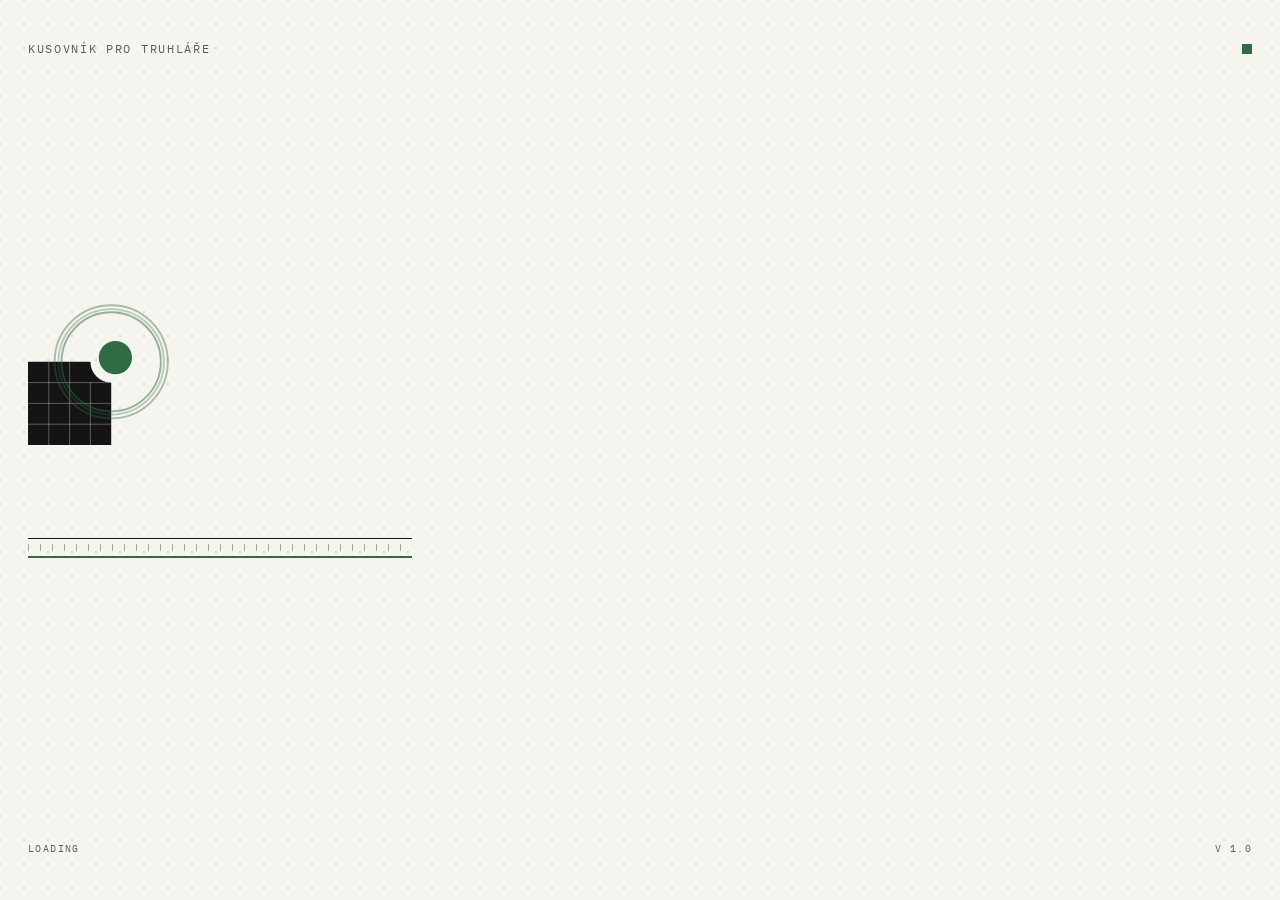
==== commit 61d7a9a1: "build 18: rozpracovano (kontrola manifestu (CI): neprošlo)" ====
--- a/web/index.html
+++ b/web/index.html
@@ -52,8 +52,6 @@
     /* Výkres stěny a půdorysu. Šířka vždy 100 %, výška podle poměru,
        takže se na 360 px nic nevysouvá vodorovně. */
     .vykres-plocha { width: 100%; height: auto; display: block; }
-    .vykres-popis { font-family: var(--pismo-mono); font-size: var(--velikost-5);
-      letter-spacing: 0.06em; text-transform: uppercase; color: var(--barva-tuzka); }
 
     /* Režim „Posouvat ve výkresu“: prst nad výkresem posouvá skříňky
        a okna, ne stránku. Platí jen v tomhle režimu, jinak se výkresem
@@ -89,20 +87,37 @@
     .kostra-karta { height: 9rem; }
     .kostra-tabulka { height: 6rem; }
 
-    /* Úvod: ukázka pod přihlášením. Bez ukázky (play.js nenašel /ukazka.json)
-       zmizí tlačítko i jeho popisek. */
-    .uvod-ukazka { display: flex; flex-direction: column; gap: var(--mezera-2);
+    /* Úvod: hlavní věta, podvěta, tři přednosti a jeden tarif vlevo,
+       přihlášení vpravo. Bez ukázky (play.js nenašel /ukazka.json) zmizí
+       i tlačítko „Vyzkoušet ukázku“. */
+    #uvod-levy { display: flex; flex-direction: column; gap: var(--mezera-4); }
+    #uvod-prihlaseni { display: flex; flex-direction: column; gap: var(--mezera-3); }
+    .uvod-cena { color: var(--barva-inkoust); }
+    .uvod-ukazka { display: flex; flex-direction: column;
       margin-top: var(--mezera-4); padding-top: var(--mezera-4);
       border-top: 1px solid var(--barva-linka); }
     html:not(.sg-ukazka) .uvod-ukazka { display: none; }
-
-    /* Ceník variant jen na webu: Google Play v aplikaci prodává jen svůj
-       produkt (play.js), takže tam ceník s variantami, které koupit nejdou,
-       nepatří. Stejně opatrně jako [data-objednavka] ve styl.css: dokud
-       play.js nepotvrdí prohlížeč (sg-web), ceník variant se neukáže. */
-    html[data-aplikace]:not(.sg-web) .cena-web,
-    html.sg-v-aplikaci .cena-web { display: none; }
-    html:not(.sg-v-aplikaci) .cena-aplikace { display: none; }
+    /* Hlavní akce úvodu: na telefonu v liště dole (v dosahu palce), na
+       tabletu a notebooku v kartě přihlášení vedle pole pro e-mail. */
+    #uvod-odeslat { display: none; }
+
+    /* Menu až po přihlášení (DESIGN.md, Text): nepřihlášenému nemá co
+       ukázat. Třídu prihlasen nastaví start() podle SimteGen.kdoJsem();
+       při výpadku spojení zůstává, jak byla. Nahlásit chybu má
+       nepřihlášený v hlavičce a v patičce úvodu. */
+    html:not(.prihlasen) .appka > .navigace { display: none; }
+
+    /* Patička: jeden řádek drobných odkazů. */
+    .paticka { padding-left: 0; padding-right: 0; gap: var(--mezera-1) var(--mezera-3); }
+    .paticka .nahlasit-chybu { min-height: var(--dotyk); }
+
+    @media (min-width: 768px) {
+      #uvod-odeslat { display: inline-flex; }
+      #lista-dole .jen-telefon-akce { display: none; }
+      html:not(.prihlasen) .appka { grid-template-columns: minmax(0, 1fr); }
+      html:not(.prihlasen) .appka > * { grid-column: 1; }
+      html:not(.prihlasen) .hlavicka .nahlasit-chybu { display: inline-flex; }
+    }
 
     /* Účet: bloky pravého sloupce pod sebou. */
     #ucet-mrizka .s7 > * + * { margin-top: var(--mezera-4); }
@@ -158,7 +173,9 @@
           stroke-width="1.6" stroke-linecap="round" stroke-linejoin="round" aria-hidden="true">
           <path d="M14.5 5 7.5 12l7 7"/></svg></button>
       <h1 id="titulek">Kusovník pro truhláře</h1>
-      <button type="button" class="nahlasit-chybu jen-telefon" aria-label="Nahlásit chybu"
+      <!-- Bez jen-telefon: na tabletu ho styl.css schová sám (Nahlásit chybu
+           je tam v menu), ale nepřihlášený menu nemá — pak zůstane tady. -->
+      <button type="button" class="nahlasit-chybu" aria-label="Nahlásit chybu"
         data-t-aria-label="nav.nahlasit">
         <svg class="ikona-svg" viewBox="0 0 24 24" fill="none" stroke="currentColor"
           stroke-width="1.6" stroke-linecap="round" stroke-linejoin="round" aria-hidden="true">
@@ -186,8 +203,6 @@
             <div class="uvod-ukazka">
               <button type="button" class="tlacitko vedlejsi" data-ukazka
                 data-t="uvod.ukazka">Vyzkoušet ukázku</button>
-              <p class="popisek" data-t="uvod.ukazka_popis">Bez registrace: vymyšlená kuchyň
-                s kusovníkem, na 24 hodin.</p>
             </div>
           </div>
         </div>
@@ -240,7 +255,9 @@
     // cena varianty, stejně jako na serveru v cenik.js).
     window.CENIK = { mesic: 449, mena: "Kč" };
     // `objednat` jako na serveru: objednat jde jen Standard (jediná varianta
-    // s definovaným obsahem), Sólo a Tým se jen zobrazují.
+    // s definovaným obsahem). Sólo a Tým zůstávají kvůli shodě se serverem
+    // (cenik.js), ale nikde se neukazují — tarif, který nejde koupit, na
+    // obrazovku nepatří (DESIGN.md, Text).
     window.CENIK_VARIANTY = [
       { klic: "solo", nazev: "SimteGen Kusovník – Sólo", mesic: 249, objednat: false,
         popis: "249 Kč za firmu a měsíc" },
@@ -251,8 +268,12 @@
       { klic: "tym", nazev: "SimteGen Kusovník – Tým", mesic: 890, objednat: false,
         popis: "890 Kč za firmu a měsíc" },
     ];
-    window.ZKUSEBNI_DOBA = "Zkušební doba 14 dní";
+    window.ZKUSEBNI_DOBA = "14 dní zdarma";
+    // Délka zkušební doby, než přijde schválený ceník (web/cenik.json,
+    // zkusebni_dni) — pak se věta na úvodu přepíše jeho číslem.
+    const ZKUSEBNI_DNI = 14;
     const VARIANTY = window.CENIK_VARIANTY;
+    const TARIF = VARIANTY.find((v) => v.objednat);
 
     const KLIC_KONCEPTU = "rozpracovana-zakazka";
 
@@ -271,26 +292,31 @@
     const anglicky = () => SimteGen.jazyk() === "en";
     const typSkrinky = (typ) =>
       (anglicky() ? TYPY_SKRINEK_EN[typ] : TYPY_SKRINEK[typ]) || SimteGen.t("skrinka.nazev");
-    const nazevDilu = (nazev) => (anglicky() ? dilEn(nazev) : nazev);
+    const nazevDilu = (nazev, klic) => (anglicky() ? dilEn(nazev, klic) : nazev);
     const popisHran = (popis) => (anglicky() ? hranyEn(popis) : popis);
     const nazevMaterialu = (nazev) => (anglicky() ? materialEn(nazev) : nazev);
     const textHlasky = (text) => (anglicky() ? hlaskaEn(text) : text);
 
-    // Hláška ze serveru je česky. Anglická stránka ukáže místo ní svou větu
-    // pro danou akci — truhlář má vědět, co se stalo a co s tím.
+    // Hláška ze serveru: slovo pro její kód z texty.js, na české stránce
+    // česká věta serveru, jinak věta stránky pro danou akci — truhlář má
+    // vědět, co se stalo a co s tím (SimteGen.chyba, DESIGN.md).
     function chybaServeru(data, klic) {
-      return !anglicky() && data && data.chyba ? data.chyba : SimteGen.t(klic);
-    }
-
-    // Přepnutí jazyka: simtegen.js si volbu zapamatuje a stránku načte znovu
-    // přes location.replace(adresa). Aplikace má ale v adrese vždy #obrazovku,
-    // a na adresu, která se liší jen kotvou, prohlížeč stránku znovu nenačte —
-    // přepínač by vypadal mrtvý. Proto se před jeho klepnutím do adresy dočasně
-    // vloží ?jazyk=…, který simtegen.js zase smaže: adresa se pak liší a stránka
-    // se načte. Kotva zůstane, takže start() vrátí stejnou obrazovku.
-    document.addEventListener("click", (udalost) => {
-      const tlacitko = udalost.target.closest && udalost.target.closest("[data-prepinac-jazyka] button");
-      if (!tlacitko || tlacitko.getAttribute("aria-pressed") === "true") return;
+      return SimteGen.chyba(data, SimteGen.t(klic));
+    }
+
+    // Jazyk je jazyk zařízení; ručně se mění jen řádkem „Jazyk“ v Účtu,
+    // který kreslí simtegen.js do [data-prepinac-jazyka]. Volbu si pamatuje
+    // VÝHRADNĚ simtegen.js (localStorage „sg-volba“, v manifestu pod
+    // uloziste_v_prohlizeci); tahle stránka jazyk jen čte (SimteGen.jazyk()).
+    // Po změně simtegen.js stránku načte znovu přes location.replace(adresa).
+    // Aplikace má ale v adrese vždy #obrazovku, a na adresu, která se liší
+    // jen kotvou, prohlížeč stránku znovu nenačte — volba by vypadala mrtvá.
+    // Proto se před změnou (zachycení dřív, než ji uslyší simtegen.js) do
+    // adresy dočasně vloží ?jazyk=…, který simtegen.js zase smaže: adresa se
+    // pak liší a stránka se načte. Kotva zůstane, start() vrátí tentýž Účet.
+    document.addEventListener("change", (udalost) => {
+      const volba = udalost.target.closest && udalost.target.closest("[data-prepinac-jazyka] select");
+      if (!volba || volba.value === SimteGen.jazyk()) return;
       const adresa = new URL(location.href);
       if (adresa.searchParams.has("jazyk")) return;
       adresa.searchParams.set("jazyk", SimteGen.jazyk());
@@ -457,7 +483,8 @@
       for (const t of tlacitka) {
         const button = document.createElement("button");
         button.type = "button";
-        button.className = "tlacitko" + (t.vedlejsi ? " vedlejsi" : "");
+        button.className = "tlacitko" + (t.vedlejsi ? " vedlejsi" : "")
+          + (t.jenTelefon ? " jen-telefon-akce" : "");
         button.textContent = t.popisek;
         // Háček pro snímky do obchodu (aplikace.snimky[].kliky) — chování nemění.
         if (t.klic) button.dataset.akce = t.klic;
@@ -537,8 +564,7 @@
       panel.setAttribute("role", "dialog");
       panel.setAttribute("aria-modal", "true");
       panel.setAttribute("aria-label", titulek);
-      panel.innerHTML = `<p class="stitek">${esc(SimteGen.t("panel.uprava"))}</p>
-        <h2>${esc(titulek)}</h2>${obsahHtml}`;
+      panel.innerHTML = `<h2>${esc(titulek)}</h2>${obsahHtml}`;
       misto.appendChild(pozadi);
       misto.appendChild(panel);
       if (pripoj) pripoj(panel);
@@ -922,120 +948,82 @@
       return { kolizni: vysledek.kolizni, hlasky: vysledek.hlasky.map(textHlasky) };
     }
 
-    // Ukázková stěna pro úvodní obrazovku. Kreslí ji TÝŽ kód jako zakázky,
-    // takže návštěvník na první pohled vidí přesně to, co dostane.
-    const UKAZKOVA_STENA = {
-      nazev: "Ukázka", delka_mm: 3000, vyska_mm: 2500, roh_vlevo: 0, roh_vpravo: 0,
-      otvory: [{ typ: "okno", odsazeni_mm: 1250, sirka_mm: 800, vyska_mm: 1100, parapet_mm: 950 }],
-      skrinky: [
-        { typ: "spodni", odsazeni_mm: 0, sirka_mm: 600, vyska_mm: 720, hloubka_mm: 510,
-          pocet_polic: 1, pocet_dvirek: 1, pocet_zasuvek: 0 },
-        { typ: "spodni", odsazeni_mm: 600, sirka_mm: 600, vyska_mm: 720, hloubka_mm: 510,
-          pocet_polic: 0, pocet_dvirek: 0, pocet_zasuvek: 3 },
-        { typ: "spodni", odsazeni_mm: 1200, sirka_mm: 900, vyska_mm: 720, hloubka_mm: 510,
-          pocet_polic: 1, pocet_dvirek: 2, pocet_zasuvek: 0 },
-        { typ: "spodni", odsazeni_mm: 2100, sirka_mm: 900, vyska_mm: 720, hloubka_mm: 510,
-          pocet_polic: 1, pocet_dvirek: 2, pocet_zasuvek: 0 },
-        { typ: "horni", odsazeni_mm: 0, sirka_mm: 600, vyska_mm: 720, hloubka_mm: 320,
-          pocet_polic: 1, pocet_dvirek: 1, pocet_zasuvek: 0 },
-        { typ: "horni", odsazeni_mm: 600, sirka_mm: 600, vyska_mm: 720, hloubka_mm: 320,
-          pocet_polic: 1, pocet_dvirek: 1, pocet_zasuvek: 0 },
-        { typ: "horni", odsazeni_mm: 2100, sirka_mm: 900, vyska_mm: 720, hloubka_mm: 320,
-          pocet_polic: 1, pocet_dvirek: 2, pocet_zasuvek: 0 },
-      ],
-    };
-
     // ── Obrazovka: úvod a přihlášení ───────────────────────────────────
-    // Odkaz na nápovědu hlídá vykresli_napovedu.py přesně v tomhle tvaru,
-    // proto je česká patička napsaná doslova. Právní texty a nápověda jsou
-    // jen česky — anglická patička to řekne a odkazy vedou na tytéž stránky.
-    // Přepínač jazyka kreslí simtegen.js do [data-prepinac-jazyka].
-    function paticka(sPrepinacem) {
+    // Patička jen na úvodu a v Účtu: jeden řádek drobných odkazů a Nahlásit
+    // chybu (DESIGN.md, Text) — žádný přepínač jazyka. Odkaz na nápovědu
+    // hlídá vykresli_napovedu.py přesně v tomhle tvaru, proto je česká
+    // patička napsaná doslova. Právní texty a nápověda jsou jen česky —
+    // anglická patička to řekne jedním slovem v témže řádku.
+    function paticka() {
       const odkazy = anglicky() ? `
           <a href="napoveda.html">${esc(SimteGen.t("paticka.napoveda"))}</a>
           <a href="zasady.html">${esc(SimteGen.t("paticka.zasady"))}</a>
           <a href="podminky.html">${esc(SimteGen.t("paticka.podminky"))}</a>
           <a href="zpracovatelska-smlouva.html">${esc(SimteGen.t("paticka.smlouva"))}</a>
-          <a href="odstoupeni-formular.html">${esc(SimteGen.t("paticka.odstoupeni"))}</a>` : `
+          <a href="odstoupeni-formular.html">${esc(SimteGen.t("paticka.odstoupeni"))}</a>
+          <span>${esc(SimteGen.t("paticka.cesky"))}</span>` : `
           <a href="napoveda.html">Nápověda</a>
-          <a href="zasady.html">Zásady zpracování údajů</a>
-          <a href="podminky.html">Obchodní podmínky</a>
-          <a href="zpracovatelska-smlouva.html">Zpracovatelská smlouva</a>
-          <a href="odstoupeni-formular.html">Odstoupení od smlouvy</a>`;
-      return `
-        ${anglicky() ? `<p class="popisek">${esc(SimteGen.t("paticka.jen_cesky"))}</p>` : ""}
-        ${sPrepinacem ? "<div data-prepinac-jazyka></div>" : ""}
-        <div class="paticka">${odkazy}
+          <a href="zasady.html">Zásady</a>
+          <a href="podminky.html">Podmínky</a>
+          <a href="zpracovatelska-smlouva.html">Smlouva</a>
+          <a href="odstoupeni-formular.html">Odstoupení</a>`;
+      return `<div class="paticka">${odkazy}
           <button type="button" class="nahlasit-chybu">${esc(SimteGen.t("nav.nahlasit"))}</button>
         </div>`;
     }
 
-    // Popis varianty se ukazuje přesně tak, jak ho majitel schválil; anglická
-    // stránka má jeho překlad se stejnou cenou.
-    function popisVarianty(v) {
-      return anglicky()
-        ? SimteGen.t(`cenik.popis_${v.klic}`, { cena: SimteGen.kc(v.mesic) })
-        : v.popis;
-    }
-
-    /** Ceník přesně podle schválení — řádek na variantu, nic dopočítaného. */
-    function cenikSeznam() {
-      const neobjednatelne = VARIANTY.filter((v) => !v.objednat).map((v) => v.nazev);
-      return `<ul class="seznam">${VARIANTY.map((v, i) => `
-          <li class="radek"><span class="poradi">${String(i + 1).padStart(2, "0")}</span>
-            <span class="hlavni"><strong>${esc(v.nazev)}</strong>
-            <span>${esc(popisVarianty(v))}</span></span></li>`).join("")}</ul>
-        ${neobjednatelne.length ? `<p class="popisek">${esc(SimteGen.t("cenik.zatim_nejde",
-          { varianty: neobjednatelne.join(SimteGen.t("cenik.spojka")) }))}</p>` : ""}`;
+    // Jedna věta o zkušební době; délka ze schváleného ceníku.
+    const zkusebniVeta = (dni) =>
+      SimteGen.t("uvod.zkusebni_doba", { doba: SimteGen.pocet(dni, "pocet.den") });
+
+    // Úvod se kreslí až po /api/ja, tedy po DOMContentLoaded — simtegen.js
+    // tou dobou [data-cena] už nehledá. Částku, jednotku a délku zkušební
+    // doby proto doplní tahle funkce ze schváleného ceníku (web/cenik.json):
+    // v měně podle země, a když ji položka nemá, v Kč. Do té doby (a bez
+    // spojení) zůstane schválená cena z window.CENIK.
+    function doplnCenu() {
+      SimteGen.cenik().then((c) => {
+        if (!c || aktualni.nazev !== "uvod") return;
+        const polozka = (c.polozky || []).find((p) => p.id === "doporuceni");
+        const ceny = (polozka && polozka.ceny) || {};
+        const mena = ceny[c.mena] != null ? c.mena : "CZK";
+        const castka = $("uvod-levy").querySelector("[data-cena]");
+        if (castka && ceny[mena] != null) castka.textContent = SimteGen.cena(ceny[mena], mena);
+        const jednotka = $("uvod-levy").querySelector("[data-cena-jednotka]");
+        const j = polozka && polozka.jednotka;
+        const textJednotky = !j ? "" : typeof j === "string" ? j : (j[SimteGen.jazyk()] || j.cs || "");
+        if (jednotka && textJednotky) jednotka.textContent = textJednotky;
+        const dni = Number(c.zkusebni_dni);
+        if (dni > 0 && $("uvod-zkusebni")) $("uvod-zkusebni").textContent = zkusebniVeta(dni);
+      }).catch(() => {});
     }
 
     function vykresliUvod() {
-      const standard = VARIANTY.find((v) => v.klic === "standard");
-      const ukazka = { ...UKAZKOVA_STENA, nazev: SimteGen.t("uvod.ukazka_stena") };
       $("uvod-levy").innerHTML = `
-        <p class="stitek">${esc(SimteGen.t("uvod.stitek"))}</p>
         <h2 class="titulek-velky">${esc(SimteGen.t("uvod.nadpis"))}</h2>
-        <div class="karta vykres">
-          ${nakresliPohled(ukazka, null, null)}
-          ${legenda()}
-        </div>
-        ${sekce(SimteGen.t("uvod.co_dela"))}
-        <ul class="seznam">
-          <li class="radek"><span class="poradi">01</span><span class="hlavni">
-            <strong>${esc(SimteGen.t("uvod.bod1"))}</strong>
-            <span>${esc(SimteGen.t("uvod.bod1_popis"))}</span></span></li>
-          <li class="radek"><span class="poradi">02</span><span class="hlavni">
-            <strong>${esc(SimteGen.t("uvod.bod2"))}</strong>
-            <span>${esc(SimteGen.t("uvod.bod2_popis"))}</span></span></li>
-          <li class="radek"><span class="poradi">03</span><span class="hlavni">
-            <strong>${esc(SimteGen.t("uvod.bod3"))}</strong>
-            <span>${esc(SimteGen.t("uvod.bod3_popis"))}</span></span></li>
+        <p>${esc(SimteGen.t("uvod.podnadpis"))}</p>
+        <ul class="seznam">${["uvod.bod1", "uvod.bod2", "uvod.bod3"].map((klic) => `
+          <li class="radek"><span class="hlavni"><strong>${esc(SimteGen.t(klic))}</strong></span></li>`).join("")}
         </ul>
-        <p class="rozmer">${esc(SimteGen.t("uvod.priklad"))}</p>
-        ${sekce(SimteGen.t("uvod.cena"))}
-        <div class="cena-web">
-          <div class="cislo-radek"><span class="cislo-obri">${standard.mesic}</span>
-            <p>${esc(SimteGen.t("uvod.za_mesic"))}<br>${esc(standard.nazev)}</p></div>
-          ${cenikSeznam()}
-        </div>
-        <div class="cena-aplikace">
-          <div class="cislo-radek"><span class="cislo-obri">14</span>
-            <p>${esc(SimteGen.t("uvod.zkusebni_dni"))}<br>${esc(SimteGen.t("uvod.zdarma"))}</p></div>
-          <p class="popisek">${esc(SimteGen.t("uvod.play"))}</p>
-        </div>
-        <p class="popisek">${esc(SimteGen.t("uvod.zkusebni_doba"))}</p>`;
+        <p class="uvod-cena"><strong>${esc(SimteGen.t("cenik.tarif"))}</strong> ·
+          <span data-cena="doporuceni">${esc(SimteGen.kc(TARIF.mesic))}</span>
+          <span data-cena-jednotka="doporuceni">${esc(SimteGen.t("cenik.jednotka"))}</span></p>
+        <p class="popisek" id="uvod-zkusebni">${esc(zkusebniVeta(ZKUSEBNI_DNI))}</p>`;
       $("uvod-prihlaseni").innerHTML = `
-        ${sekce(SimteGen.t("uvod.prihlasit"))}
-        <p class="popisek">${esc(SimteGen.t("uvod.prihlasit_popis"))}</p>
         <div class="pole">
           <label for="email">${esc(SimteGen.t("uvod.email"))}</label>
           <input id="email" type="email" autocomplete="email" inputmode="email"
                  placeholder="${esc(SimteGen.t("uvod.email_vzor"))}" enterkeyhint="send">
         </div>
-        <div id="uvod-zprava" aria-live="polite"></div>`;
-      $("uvod-paticka").innerHTML = paticka(true);
+        <div id="uvod-zprava" aria-live="polite"></div>
+        <button type="button" class="tlacitko" id="uvod-odeslat">${esc(SimteGen.t("uvod.poslat"))}</button>`;
+      $("uvod-paticka").innerHTML = paticka();
       $("email").addEventListener("keydown", (u) => { if (u.key === "Enter") posliOdkaz(); });
-      nastavListu([{ popisek: SimteGen.t("uvod.poslat"), akce: posliOdkaz }]);
+      $("uvod-odeslat").addEventListener("click", posliOdkaz);
+      // Na telefonu je hlavní akce v liště dole, na širších obrazovkách
+      // v kartě přihlášení — vždy jen jedna z nich je vidět.
+      nastavListu([{ popisek: SimteGen.t("uvod.poslat"), akce: posliOdkaz, jenTelefon: true }]);
+      doplnCenu();
       zapoctiNavstevu();
     }
 
@@ -1050,7 +1038,10 @@
       const zprava = $("uvod-zprava");
       zprava.className = "hlaska";
       zprava.textContent = SimteGen.t("obecne.odesilam");
-      const { ok, data } = await api("/api/prihlaseni", "POST", { email: $("email").value })
+      // Jazyk stránky jde s e-mailem: přihlašovací e-mail přijde v něm a účet
+      // si ho pamatuje (DESIGN.md, Jazyky a měny).
+      const { ok, data } = await api("/api/prihlaseni", "POST",
+        { email: $("email").value, jazyk: SimteGen.jazyk() })
         .catch(() => ({ ok: false, data: {} }));
       if (!ok) {
         zprava.className = "hlaska chyba";
@@ -1131,10 +1122,9 @@
           : null)}
         <ul class="seznam" id="seznam-zakazek"></ul>`;
       const seznam = $("seznam-zakazek");
-      videt.forEach((z, i) => {
+      videt.forEach((z) => {
         seznam.appendChild(radekTlacitko(
-          `<span class="poradi">${String(i + 1).padStart(2, "0")}</span>
-           <span class="hlavni"><strong>${esc(z.nazev)}</strong>
+          `<span class="hlavni"><strong>${esc(z.nazev)}</strong>
            <span>${esc(z.oznaceni_zakaznika || SimteGen.t("zakazky.bez_oznaceni"))} · ${esc(datum(z.zmeneno))}</span></span>
            <span class="vpravo">${z.pocet_dilu ? esc(SimteGen.pocet(z.pocet_dilu, "pocet.dil")) : "—"}</span>`,
           () => jdi("zakazka", { id: z.id }), { zakazka: z.id }));
@@ -1148,7 +1138,6 @@
           <label for="nz-nazev">${esc(SimteGen.t("zakazka.nazev"))}</label>
           <input id="nz-nazev" type="text" placeholder="${esc(SimteGen.t("zakazka.nazev_vzor"))}"
             enterkeyhint="done">
-          <span class="napoveda">${esc(SimteGen.t("zakazka.nazev_napoveda"))}</span>
         </div>
         <div class="pole">
           <label for="nz-zakaznik">${esc(SimteGen.t("zakazka.zakaznik_nepovinne"))}</label>
@@ -1269,9 +1258,9 @@
       }
 
       const akce = $("akce-zakazky");
-      pridejAkci(akce, SimteGen.t("akce.nahled"), SimteGen.t("akce.nahled_popis"), () => jdi("nahled"),
+      pridejAkci(akce, SimteGen.t("akce.nahled"), "", () => jdi("nahled"),
         { akce: "nahled" });
-      pridejAkci(akce, SimteGen.t("akce.kopie"), SimteGen.t("akce.kopie_popis"), kopirujZakazku);
+      pridejAkci(akce, SimteGen.t("akce.kopie"), "", kopirujZakazku);
       pridejAkci(akce, SimteGen.t("akce.upravit"), "", panelUpravZakazku);
       pridejAkci(akce, SimteGen.t("akce.smazat_zakazku"), SimteGen.t("akce.nevratne"), smazZakazku);
 
@@ -1467,7 +1456,7 @@
       }
 
       pridejAkci($("akce-steny"), SimteGen.t("akce.nahled"), "", () => jdi("nahled"));
-      pridejAkci($("akce-steny"), SimteGen.t("stena.smazat"), SimteGen.t("stena.smazat_popis"), () => {
+      pridejAkci($("akce-steny"), SimteGen.t("stena.smazat"), "", () => {
         const zakazkaId = stav.dokument.zakazka.id;
         const [vyjmuta] = stav.dokument.steny.splice(index, 1);
         zmeneno();
@@ -1899,7 +1888,7 @@
       const pudorys = stav.nahledRezim === "pudorys";
       if (pudorys) {
         kresba = `<div class="karta vykres">${nakresliPudorys(steny)}
-          <p class="vykres-popis">${esc(SimteGen.t("nahled.pudorys_legenda"))}</p></div>`;
+          <p class="popisek">${esc(SimteGen.t("nahled.pudorys_legenda"))}</p></div>`;
         for (const stena of steny) {
           for (const h of kontrolaSteny(stena).hlasky) vsechnyHlasky.push(h);
         }
@@ -1914,14 +1903,11 @@
         kresba = kusy.join("");
       }
 
-      // Přepínač jazyka je i tady: truhlář tu kuchyň ukazuje zákazníkovi,
-      // a ten nemusí číst česky. Po přepnutí se otevře tentýž náhled.
       cil.innerHTML = `
         ${sekce(SimteGen.t(pudorys ? "nahled.pudorys" : "nahled.pohled"),
           { klic: "prepni", popisek: SimteGen.t(pudorys ? "nahled.na_pohled" : "nahled.na_pudorys") })}
         ${kresba}
         ${legenda()}
-        <div data-prepinac-jazyka></div>
         ${sekce(SimteGen.t("nahled.kontrola"))}
         ${vsechnyHlasky.length
           ? `<div class="hlaska varovani">${vsechnyHlasky.map(esc).join("<br>")}</div>`
@@ -1996,7 +1982,7 @@
         ${sekce(nazev)}
         <ul class="seznam jen-telefon">${polozky.map((p) => `
           <li class="radek"><span class="hlavni">
-            <strong>${esc(nazevDilu(p.nazev))} ${p.a_mm} × ${p.b_mm}</strong>
+            <strong>${esc(nazevDilu(p.nazev, p.klic))} ${p.a_mm} × ${p.b_mm}</strong>
             <span>${esc(popisHran(p.hrany_popis))}${p.vlakno ? esc(SimteGen.t("kusovnik.vlakno_po_delce")) : ""}</span>
           </span><span class="vpravo">${p.ks}×</span></li>`).join("")}</ul>
         <div class="tabulka-obal jen-siroke"><table class="tabulka">
@@ -2006,7 +1992,7 @@
             <th>${esc(SimteGen.t("kusovnik.sloupec_olepeni"))}</th>
             <th>${esc(SimteGen.t("kusovnik.sloupec_ks"))}</th></tr></thead>
           <tbody>${polozky.map((p) => `<tr>
-            <td>${esc(nazevDilu(p.nazev))}</td>
+            <td>${esc(nazevDilu(p.nazev, p.klic))}</td>
             <td class="rozmer-bunka">${p.a_mm} × ${p.b_mm}</td>
             <td class="rozmer-bunka">${p.delka_mm} × ${p.sirka_mm}${p.vlakno ? esc(SimteGen.t("kusovnik.vlakno")) : ""}</td>
             <td><span class="kod">${esc(popisHran(p.hrany_popis))}</span></td>
@@ -2019,17 +2005,14 @@
           <div class="cislo-radek"><span class="cislo-obri">${k.souhrn.pocet_dilu}</span>
             <p>${esc(SimteGen.t("kusovnik.odhad", { pocet: SimteGen.pocet(k.souhrn.odhad_desek, "pocet.deska") }))}<br>
             ${esc(SimteGen.t("kusovnik.plocha", { plocha }))}</p></div>
-          <p class="vykres-popis">${esc(k.zakazka.nazev)} · ${esc(datum(k.vytvoreno))}</p>
+          <p class="popisek">${esc(k.zakazka.nazev)} · ${esc(datum(k.vytvoreno))}</p>
         </div>
-        ${sekce(SimteGen.t("kusovnik.jak_cist"))}
-        <p class="popisek">${esc(SimteGen.t(k.standard.rozmer_s_olepenim
-          ? "kusovnik.rozmery_po_olepeni" : "kusovnik.rozmery_rez"))}
-          ${esc(SimteGen.t("kusovnik.sirka_vyska"))}</p>
-        <p class="hlaska varovani">${esc(SimteGen.t("kusovnik.zkontrolujte"))}</p>
         ${(k.varovani || []).length
           ? `<div class="hlaska varovani">${k.varovani.map((v) => esc(textHlasky(v))).join("<br>")}</div>` : ""}
+        <p class="popisek">${esc(SimteGen.t(k.standard.rozmer_s_olepenim
+          ? "kusovnik.rozmery_po_olepeni" : "kusovnik.rozmery_rez"))}</p>
         ${skupiny}
-        <p class="popisek">${esc(SimteGen.t("kusovnik.odhad_orientacni"))}</p>`;
+        <p class="hlaska varovani">${esc(SimteGen.t("kusovnik.zkontrolujte"))}</p>`;
 
       nastavListu([
         { popisek: SimteGen.t("kusovnik.stahnout"), akce: () => stahniCsv(k.id) },
@@ -2080,7 +2063,7 @@
     // — texty jsou ve web/texty.js.
     const POLE_STANDARDU = [
       ["01", "standard.korpus", [
-        ["tloustka_mm", "standard.tloustka", "standard.tloustka_napoveda"],
+        ["tloustka_mm", "standard.tloustka", ""],
         ["zada_tloustka_mm", "standard.zada_tloustka", "standard.zada_tloustka_napoveda"],
         ["drazka_hloubka_mm", "standard.drazka_hloubka", "standard.drazka_hloubka_napoveda"],
         ["drazka_odsazeni_mm", "standard.drazka_odsazeni", ""],
@@ -2124,11 +2107,10 @@
         <div class="karta vykres">
           <p class="stitek">${esc(SimteGen.t("standard.tloustka_stitek"))}</p>
           <div class="cislo-radek"><span class="cislo-obri">${s.tloustka_mm}</span>
-            <p>mm · ${esc(s.nazev)}<br>${esc(SimteGen.t("standard.podle_toho"))}</p></div>
+            <p>mm · ${esc(s.nazev)}</p></div>
         </div>
         ${sekce(SimteGen.t("standard.ukazka"))}
         <ul class="seznam" id="ukazka"></ul>
-        <p class="popisek">${esc(SimteGen.t("standard.prepocet"))}</p>
         <div class="pole"><label for="std-nazev">${esc(SimteGen.t("standard.nazev"))}</label>
           <input id="std-nazev" type="text" value="${esc(s.nazev)}"></div>
         <div class="pole"><label for="std-zada-typ">${esc(SimteGen.t("zada.nazev"))}</label>
@@ -2140,7 +2122,6 @@
           ${s.traverzy_spodni ? "checked" : ""}> ${esc(SimteGen.t("standard.traverzy"))}</label>
         <label class="volba"><input type="checkbox" id="std-olepeni"
           ${s.rozmer_s_olepenim ? "checked" : ""}> ${esc(SimteGen.t("standard.olepeni"))}</label>
-        <p class="popisek">${esc(SimteGen.t("standard.olepeni_napoveda"))}</p>
         ${POLE_STANDARDU.map(([c, nazev]) => `${sekce(SimteGen.t(nazev))}
           <div class="dvojice-poli" data-skupina="${c}"></div>`).join("")}
         <div id="std-zprava" aria-live="polite"></div>
@@ -2350,8 +2331,7 @@
       }
       const ja = stav.ja || {};
 
-      $("ucet-predplatne").innerHTML = `${sekce(SimteGen.t("ucet.predplatne"))}
-        <p class="popisek">${esc(SimteGen.t("ucet.predplatne_popis"))}</p>`;
+      $("ucet-predplatne").innerHTML = sekce(SimteGen.t("ucet.predplatne"));
 
       // Fakturační objednávka: jen v prohlížeči (v aplikaci z Google Play ji
       // schová styl.css podle play.js) a ne v ukázkovém účtu.
@@ -2360,21 +2340,21 @@
       if (jeUkazka(ja)) objednavka.innerHTML = "";
       else vykresliObjednavku(objednavka);
 
-      // Přepínač jazyka kreslí simtegen.js do [data-prepinac-jazyka]; musí
-      // být přímým potomkem, aby si ho všiml i po překreslení obrazovky.
+      // Jazyk je jeden řádek „Jazyk · Čeština“ pod daty účtu, bez nadpisu —
+      // kreslí ho simtegen.js do [data-prepinac-jazyka]. Slot musí být
+      // přímým potomkem, aby si ho všiml i po překreslení obrazovky.
       $("ucet-dalsi").innerHTML = `
-        ${sekce(SimteGen.t("ucet.jazyk"))}
-        <div data-prepinac-jazyka></div>
         ${sekce(SimteGen.t("ucet.hlaseni"))}
         <div id="hl-seznam"></div>
         ${sekce(SimteGen.t("ucet.data"))}
         <ul class="seznam" id="ucet-akce"></ul>
-        ${paticka(false)}`;
+        <div data-prepinac-jazyka></div>
+        ${paticka()}`;
 
       nactiHlaseni();
 
       const akce = $("ucet-akce");
-      pridejAkci(akce, SimteGen.t("ucet.stahnout"), SimteGen.t("ucet.stahnout_popis"),
+      pridejAkci(akce, SimteGen.t("ucet.stahnout"), "",
         () => { location.href = "/api/ucet/export"; });
       pridejAkci(akce, SimteGen.t("ucet.odhlasit"), "", async () => {
         await api("/api/odhlaseni", "POST");
@@ -2389,14 +2369,14 @@
     function vykresliObjednavku(cil) {
       // Anglická stránka má popisky přeložené, ale podmínky i faktura jsou
       // česky — řekne to věta nad tlačítkem.
+      // Jen tarif, který jde koupit, krátkým názvem (DESIGN.md, Text).
       cil.innerHTML = `
         <p class="stitek">${esc(SimteGen.t("objednavka.nadpis"))}</p>
-        ${cenikSeznam()}
+        <p class="popisek" id="ob-vybrana"></p>
         <div class="pole"><label for="ob-mesice">${esc(SimteGen.t("objednavka.delka"))}</label>
           <select id="ob-mesice">${[1, 3, 12].map((n) =>
             `<option value="${n}">${esc(SimteGen.pocet(n, "pocet.mesic"))}</option>`).join("")}
           </select></div>
-        <p class="popisek" id="ob-vybrana"></p>
         <p class="titulek-cena" id="ob-celkem"></p>
         <div class="pole"><label for="ob-fakturace">${esc(SimteGen.t("objednavka.fakturace"))}</label>
           <textarea id="ob-fakturace" rows="3" maxlength="600"
@@ -2413,12 +2393,12 @@
 
     function nastavObjednavku(cil) {
       // Objednat jde jen varianta s definovaným obsahem (viz CENIK_VARIANTY).
-      const vybrana = () => VARIANTY.find((v) => v.objednat);
+      const vybrana = () => TARIF;
       const prepocti = () => {
         const mesice = Number($("ob-mesice").value);
         const v = vybrana();
         $("ob-vybrana").textContent = SimteGen.t("objednavka.vybrana",
-          { nazev: v.nazev, cena: SimteGen.kc(v.mesic) });
+          { nazev: SimteGen.t("cenik.tarif"), cena: SimteGen.kc(v.mesic) });
         $("ob-celkem").textContent = SimteGen.t("objednavka.celkem",
           { cena: SimteGen.kc(mesice * v.mesic), obdobi: SimteGen.pocet(mesice, "pocet.mesic") });
       };
@@ -2522,6 +2502,8 @@
       }
       SimteGen.spojeno();
       stav.ja = kdo.ja;
+      // Menu až po přihlášení (rozložení řídí <style> nahoře).
+      document.documentElement.classList.toggle("prihlasen", kdo.stav === "prihlasen");
       if (kdo.stav === "odhlasen") {
         jdi("uvod", {}, true);
         return;
--- a/web/styl.css
+++ b/web/styl.css
@@ -502,6 +502,11 @@
    play.js nepotvrdí prohlížeč (sg-web) — chyba ji schová, nikdy neukáže. */
 html[data-aplikace]:not(.sg-web) [data-objednavka],
 html.sg-v-aplikaci [data-objednavka] { display: none !important; }
+/* Objednávka na fakturu jen v Česku (simtegen.js objednavkaJenCesko);
+   v aplikaci se o ní nemluví vůbec — tam prodává Google Play. */
+html.sg-mimo-cesko [data-objednavka] { display: none !important; }
+html[data-aplikace]:not(.sg-web) .sg-objednavka-mimo,
+html.sg-v-aplikaci .sg-objednavka-mimo { display: none !important; }
 html:not(.sg-ukazka) [data-ukazka] { display: none !important; }
 .sg-play { display: flex; flex-direction: column; gap: var(--mezera-3); }
 .sg-play-nabidka { display: flex; flex-direction: column; gap: var(--mezera-2); padding-top: var(--mezera-3); border-top: 1px solid var(--barva-linka); }
@@ -527,6 +532,9 @@
 .sg-pruh--brzy { background: var(--barva-varovani-pozadi); color: var(--barva-varovani); border-color: currentColor; }
 .sg-pruh--konec { background: var(--barva-chyba-pozadi); color: var(--barva-chyba); border-color: currentColor; }
 .sg-pruh--ukazka { border-left-color: var(--barva-inkoust); border-style: dashed; border-left-style: solid; }
+/* „Proč nepokračujete?“ — po konci zkušebního nebo předplaceného období,
+   jedno klepnutí; důvody se zalamují pod otázku. */
+.sg-odchod-duvody { display: flex; flex-wrap: wrap; gap: var(--mezera-2); flex: 1 1 100%; }
 /* No connection (SimteGen.offline): a warning, not an error — nothing is
    lost, it just cannot load right now. */
 .sg-pruh--offline { background: var(--barva-varovani-pozadi); color: var(--barva-varovani); border-color: currentColor; }
@@ -538,9 +546,12 @@
 /* Do data-prepinac-jazyka / data-prepinac-meny, typicky v patičce nebo
    u ceníku. Tichá tlačítka vedle sebe, zvolené podtržené barvou produktu —
    ne další černá akce na obrazovce. Dotykový cíl drží .tlacitko. */
-.sg-prepinac { display: inline-flex; flex-wrap: wrap; gap: var(--mezera-1); }
-.sg-prepinac .tlacitko[aria-pressed="true"] { color: var(--barva-inkoust); box-shadow: inset 0 -2px 0 var(--barva-produktu); }
-.sg-prepinac .tlacitko[aria-pressed="false"] { color: var(--barva-tuzka); }
+/* Language: one settings row like any other (.radek), the device's language
+   preselected; the phone's own picker opens on tap. */
+.sg-jazyk { display: flex; align-items: center; gap: var(--mezera-3); min-height: 56px; padding: var(--mezera-3) 0; border-bottom: 1px solid var(--barva-linka); color: var(--barva-inkoust); }
+.sg-jazyk-popisek { flex: 1; }
+.sg-jazyk-volba { font: inherit; color: var(--barva-tuzka); background: transparent; border: 0; padding: var(--mezera-2) 0; min-height: 44px; text-align: right; cursor: pointer; }
+.sg-jazyk-volba:focus-visible { outline: 2px solid var(--barva-produktu); outline-offset: 2px; }
 
 /* ── Pomocné ──────────────────────────────────────────────────────── */
 [hidden] { display: none !important; }
